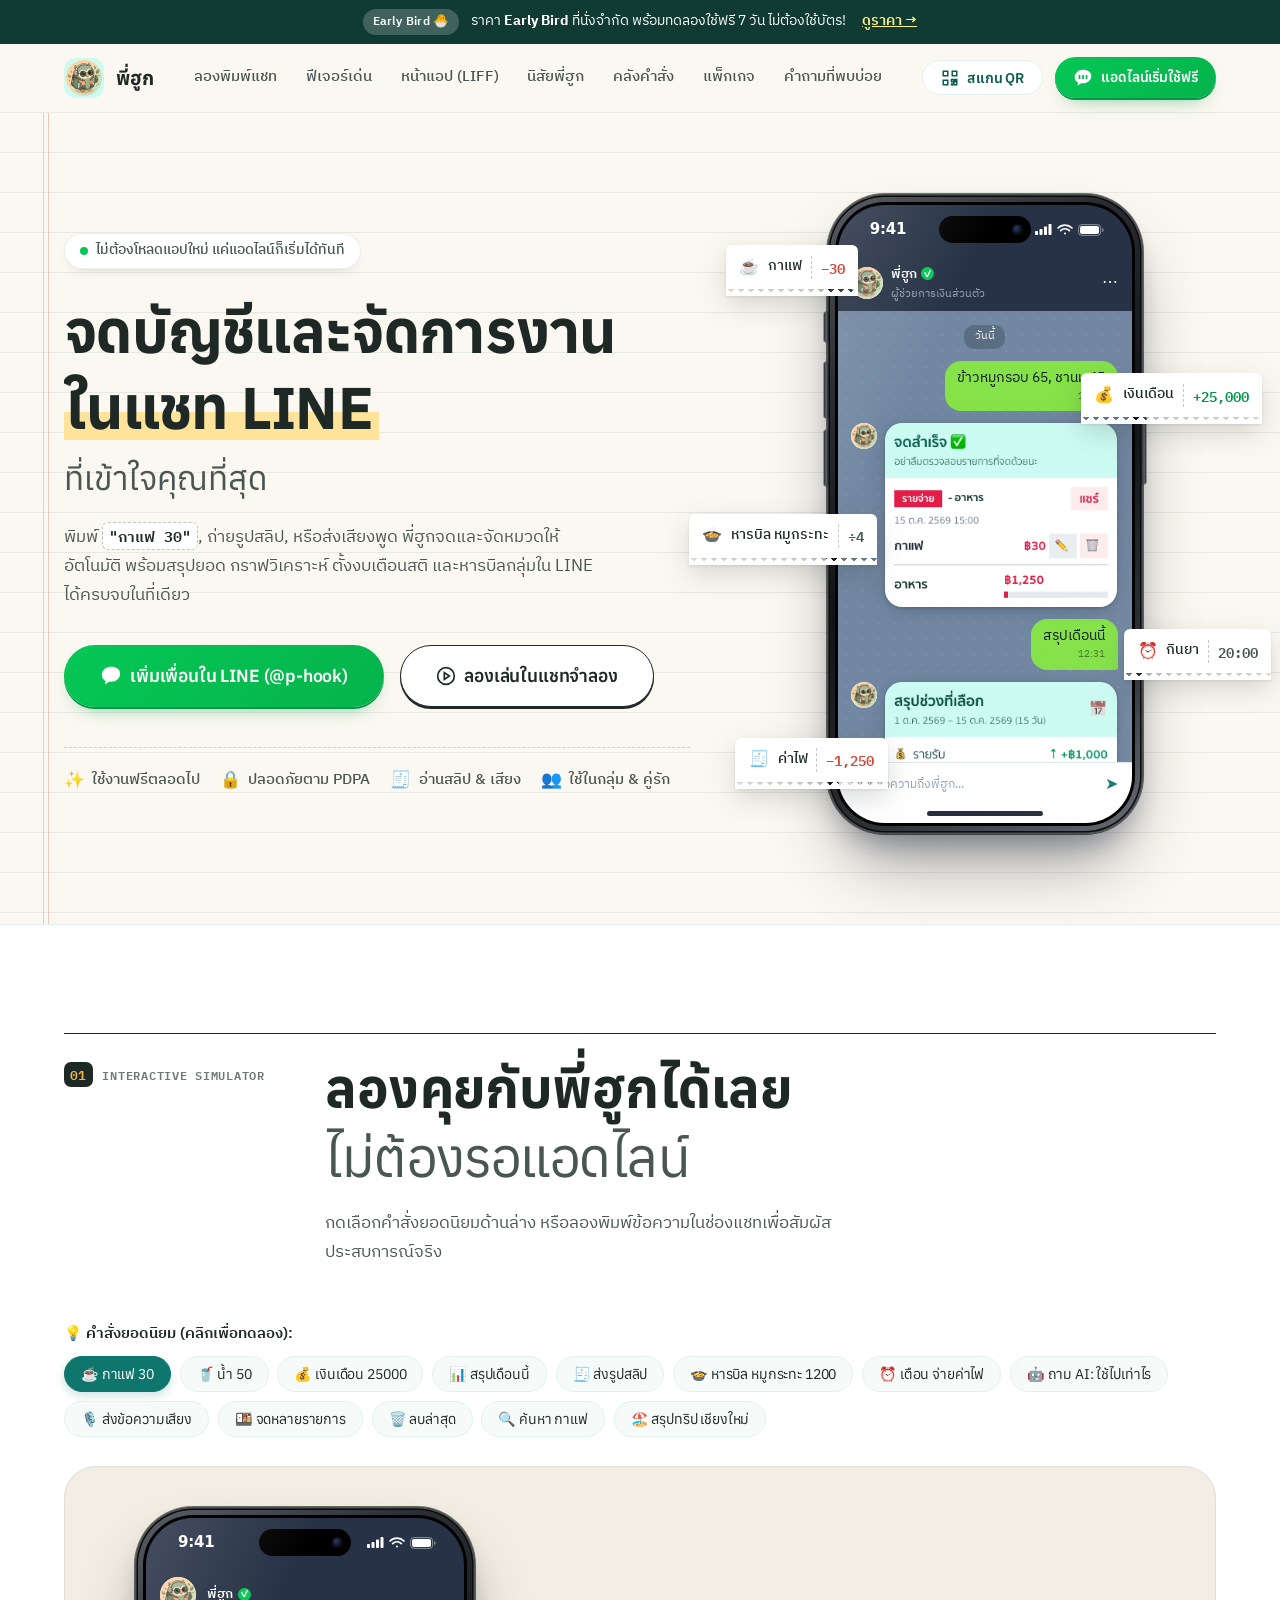
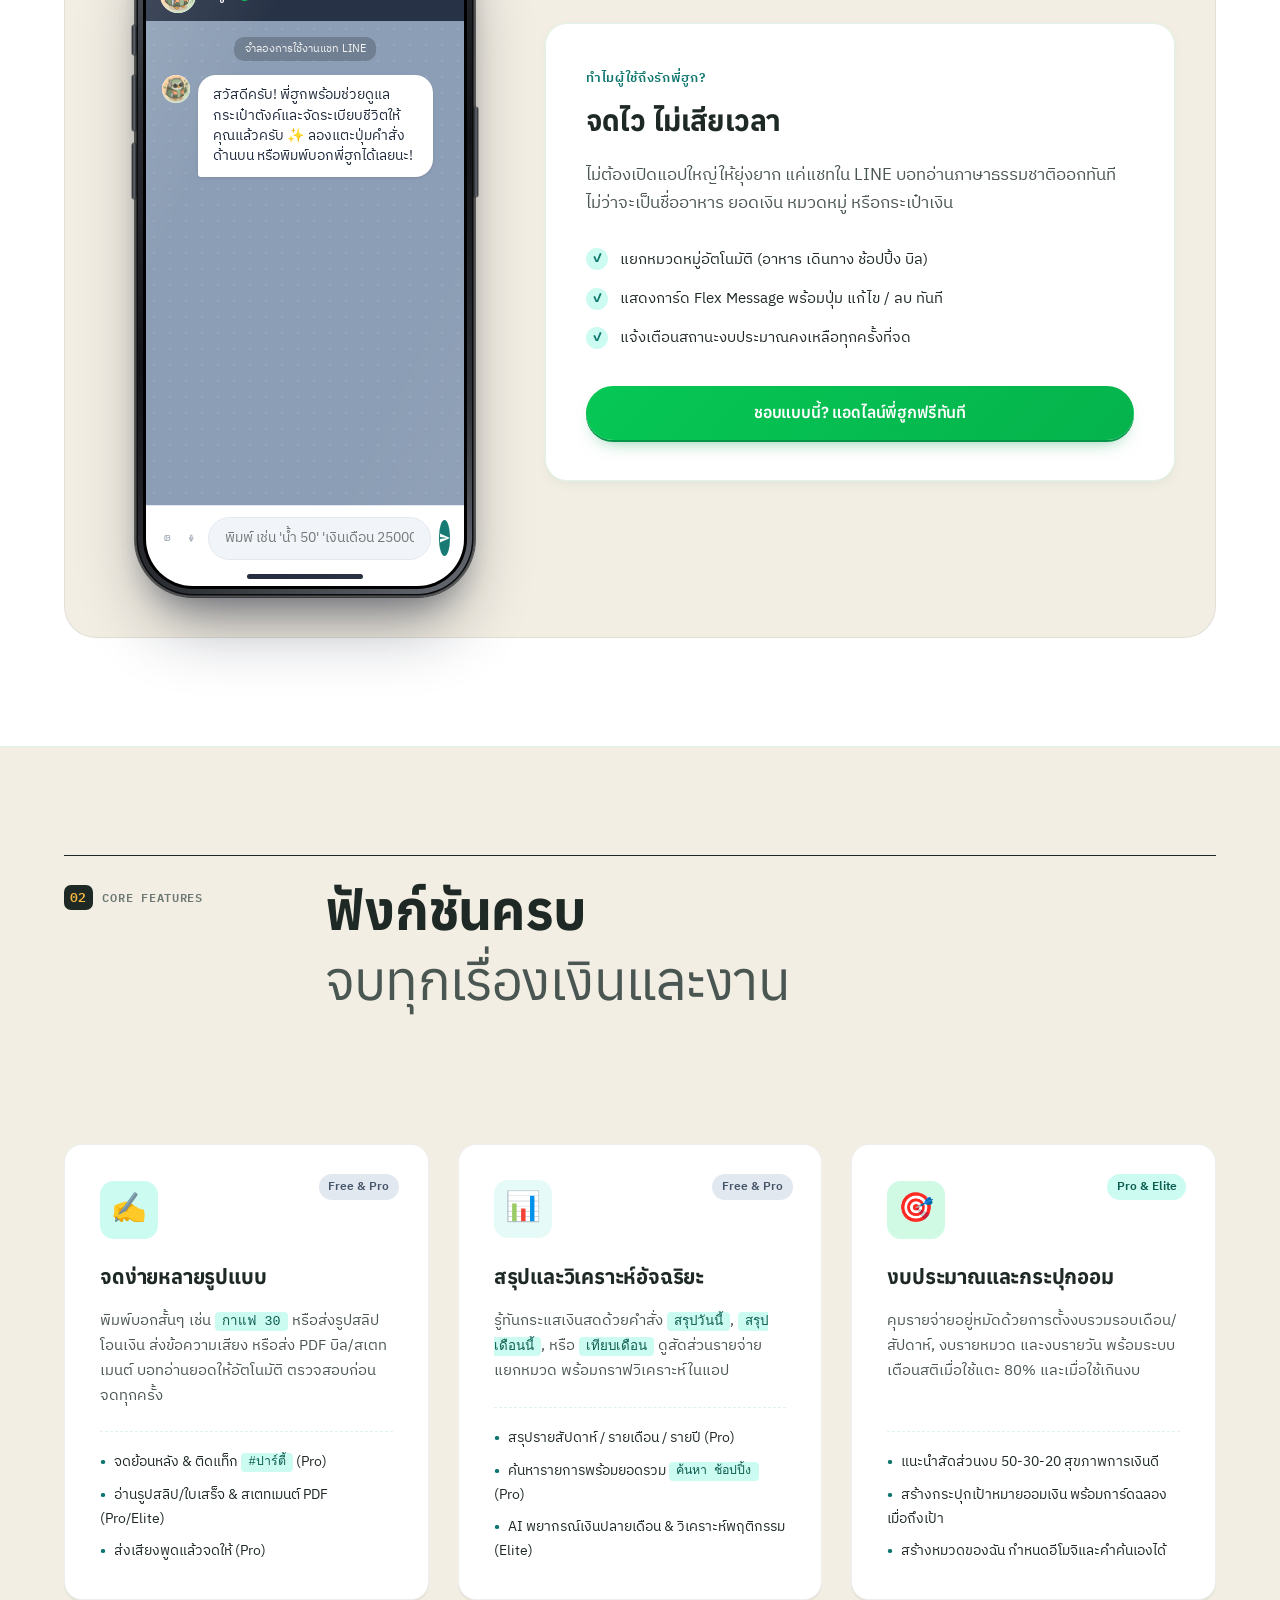
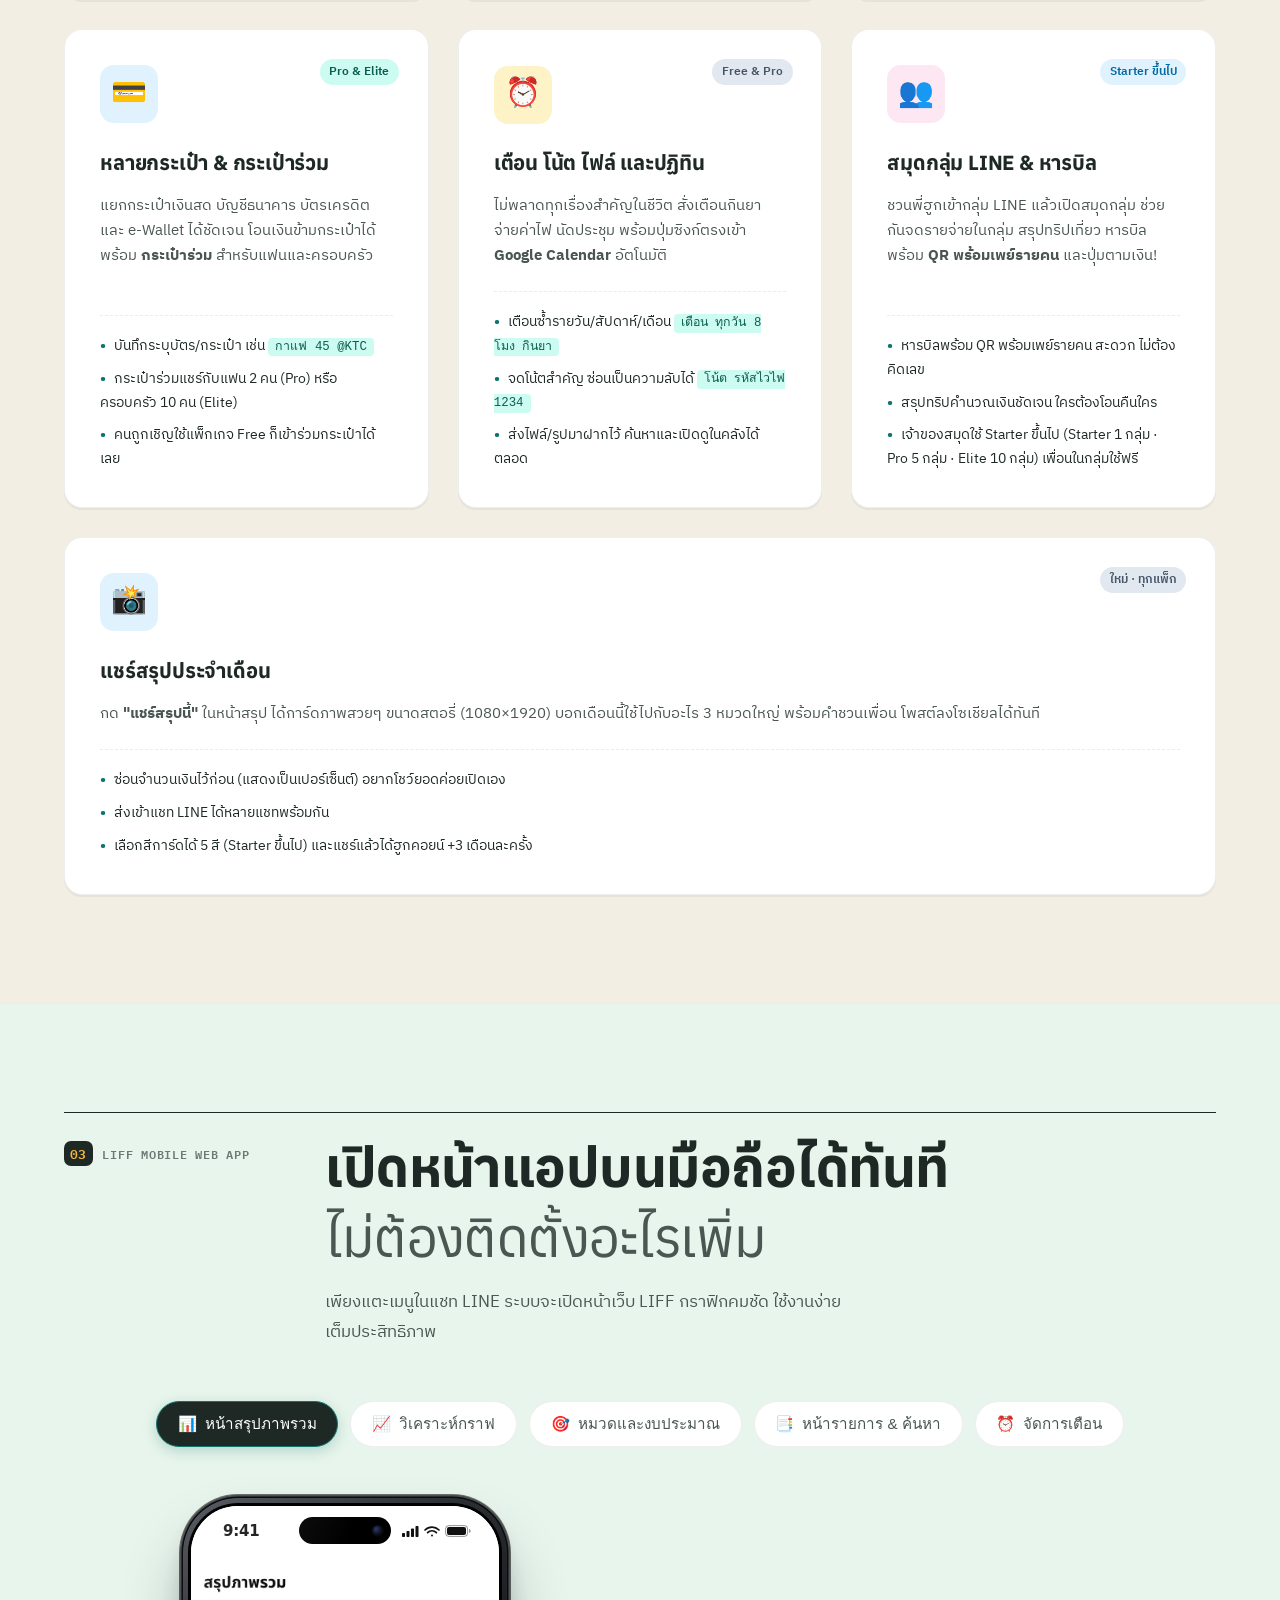
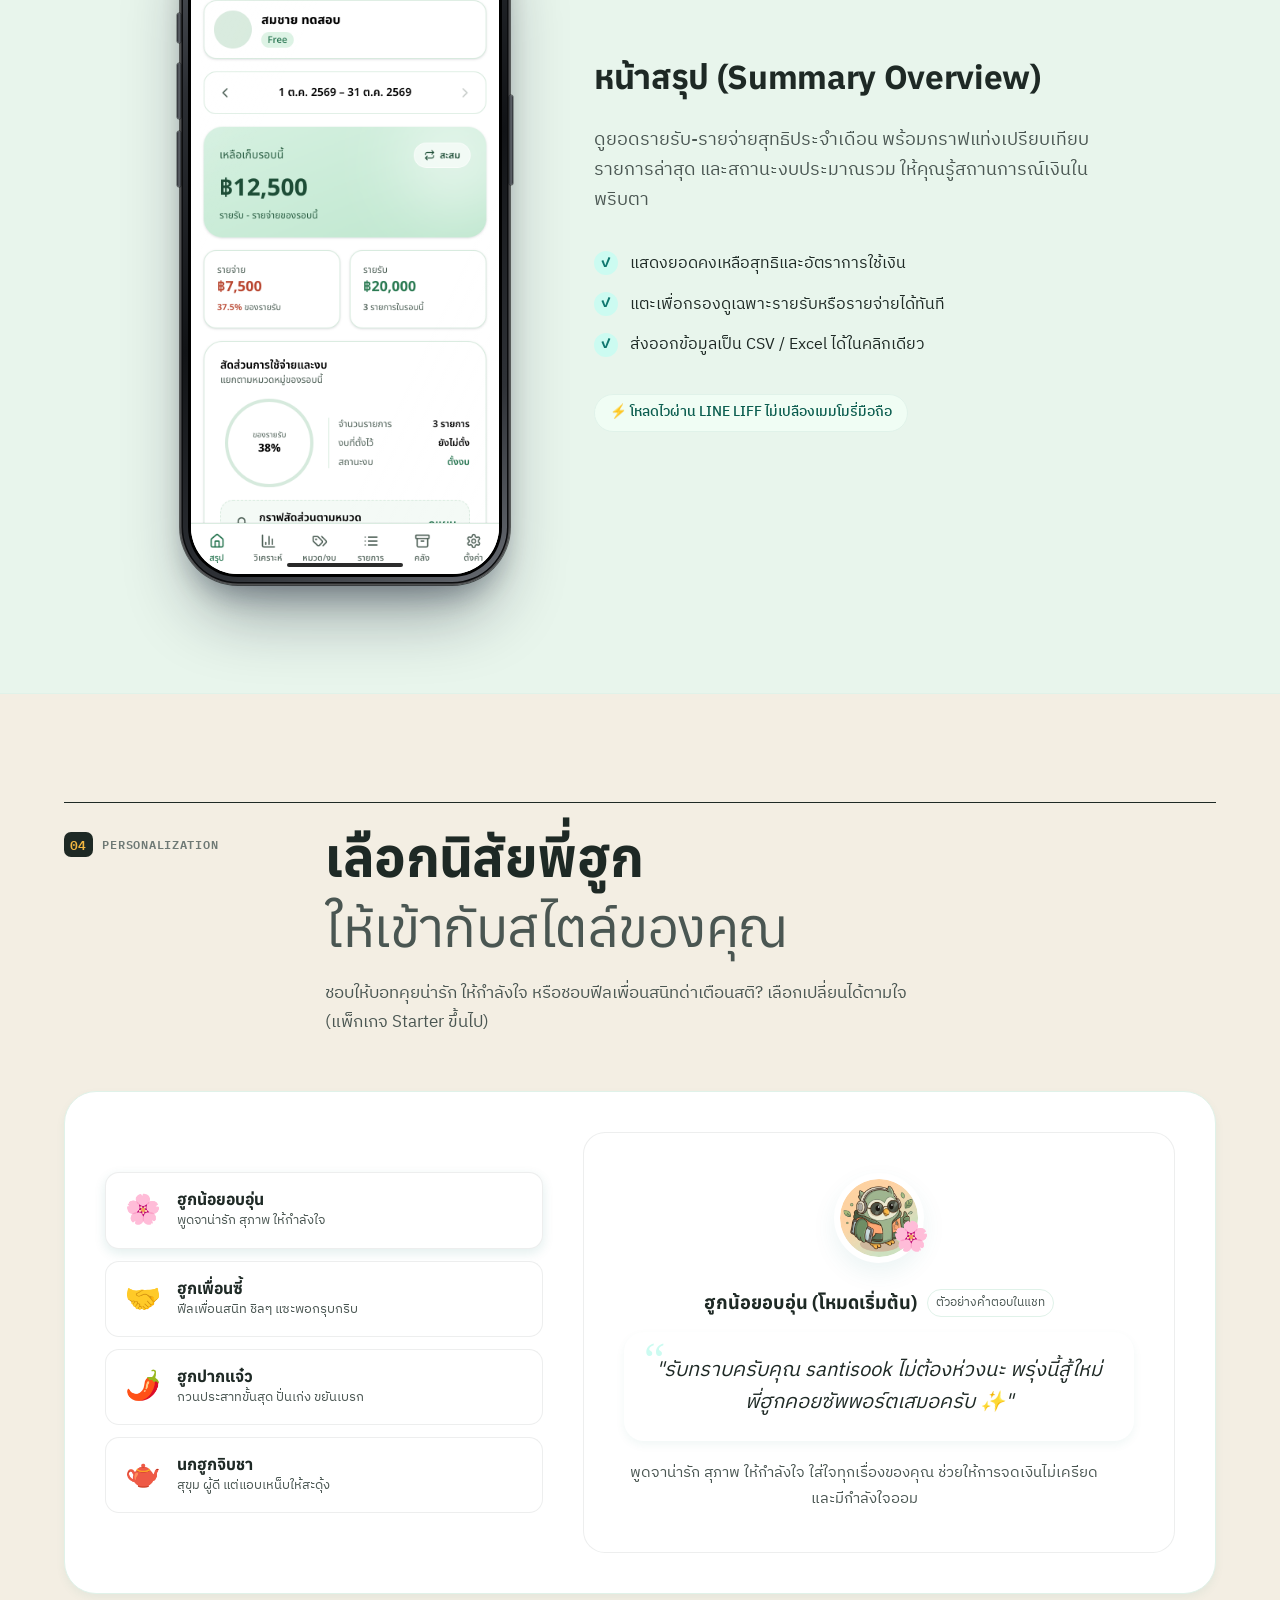
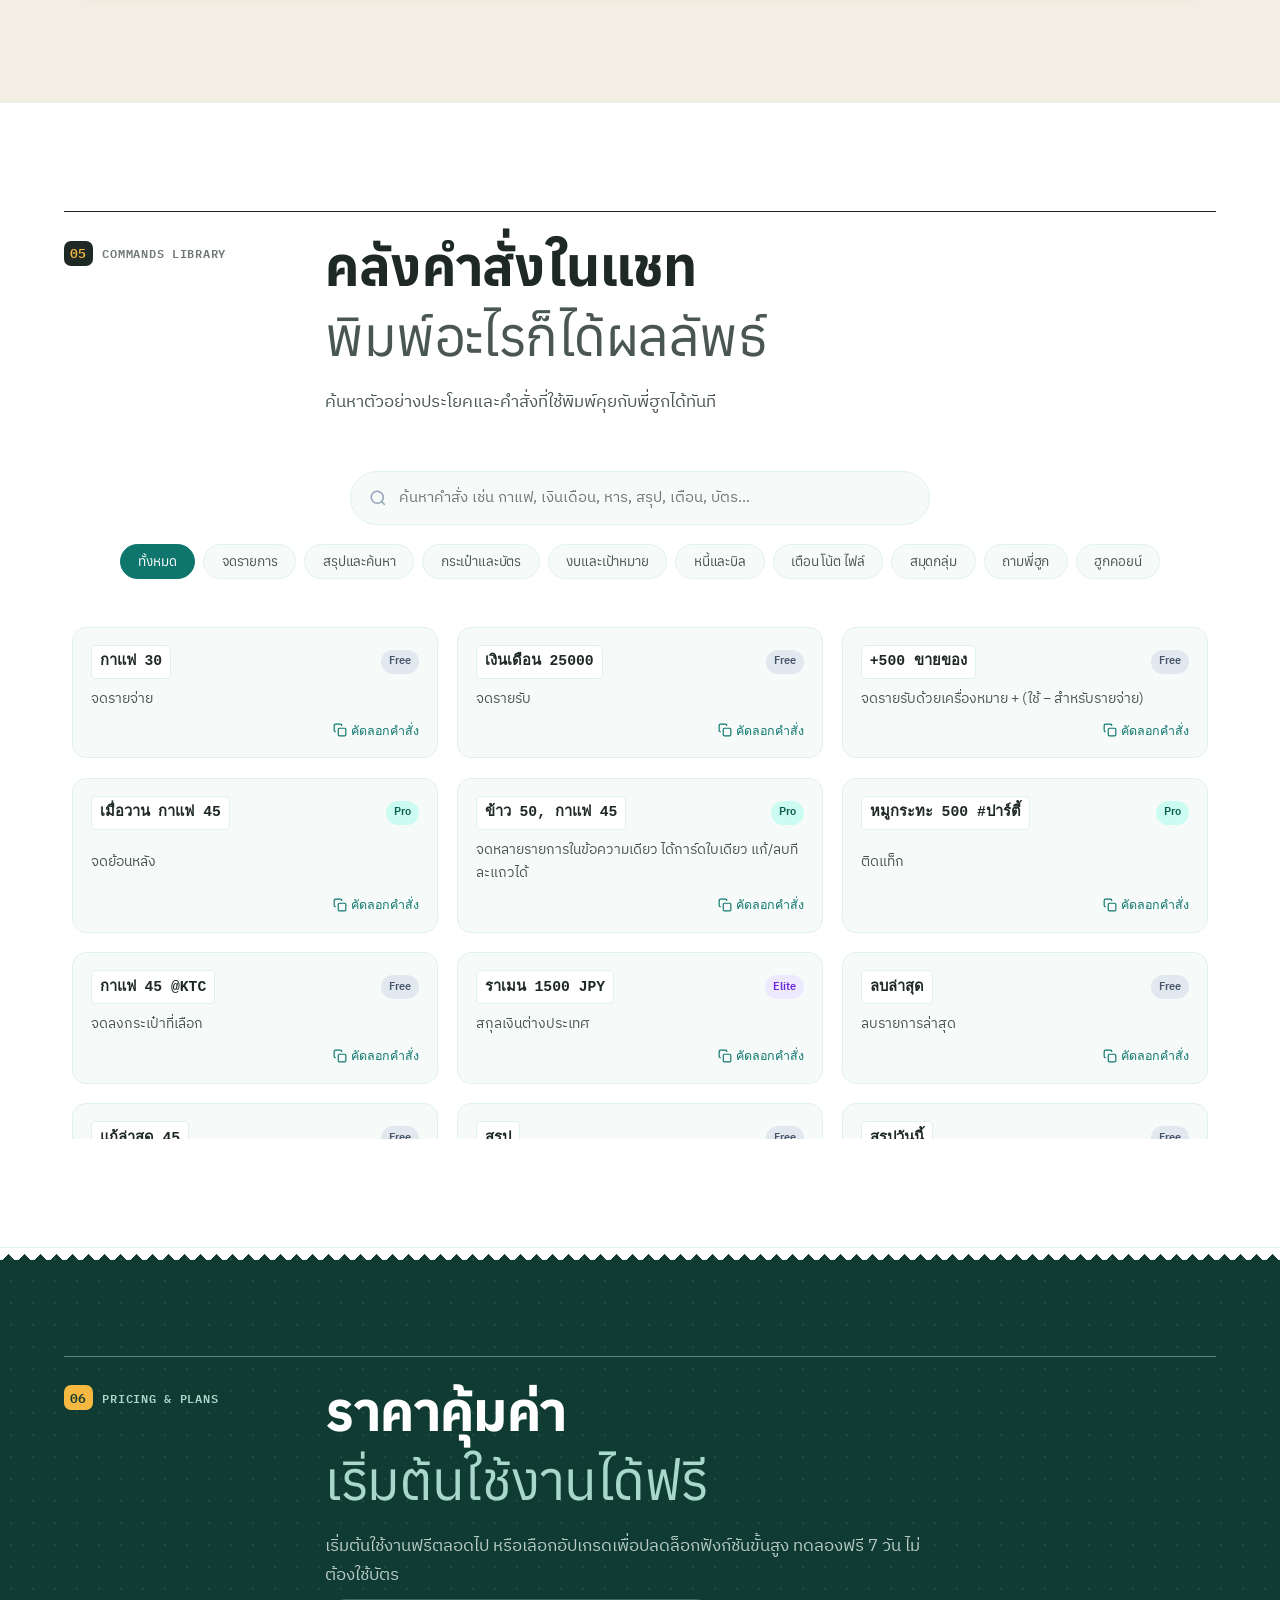
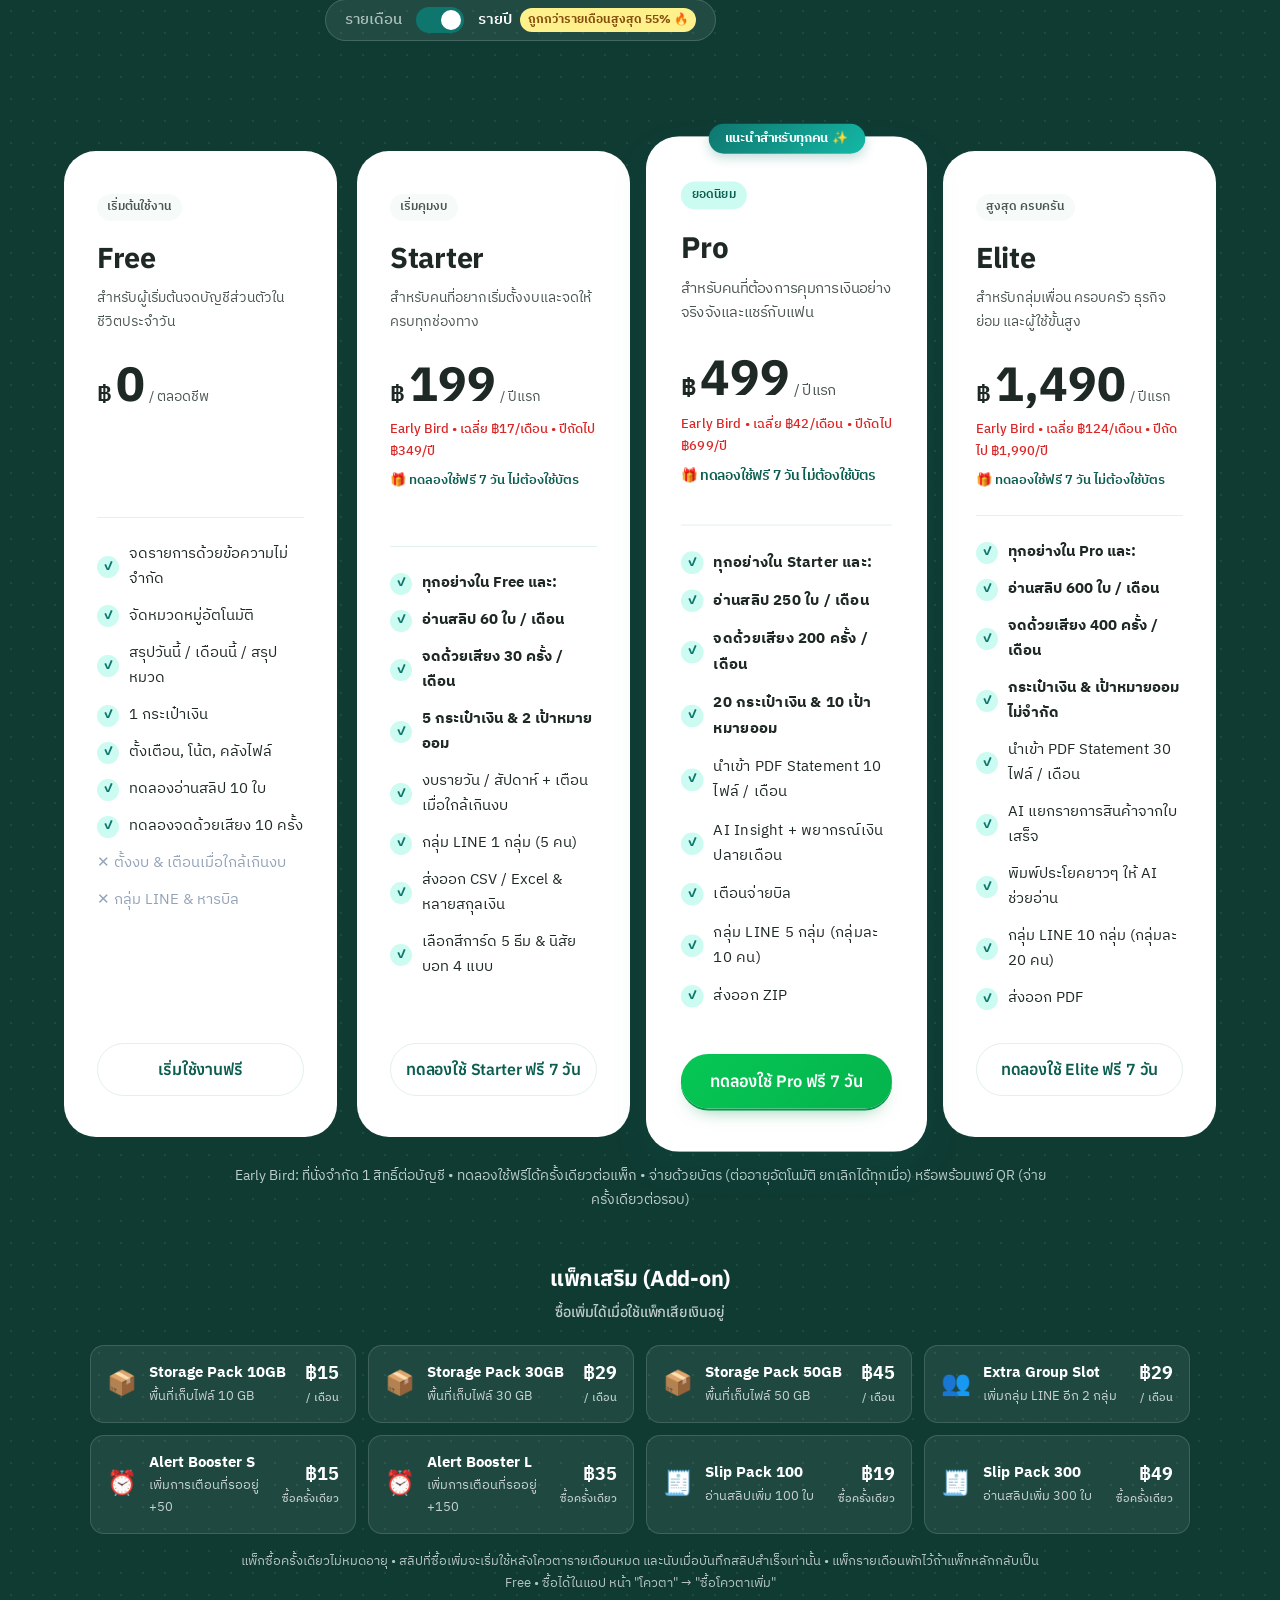
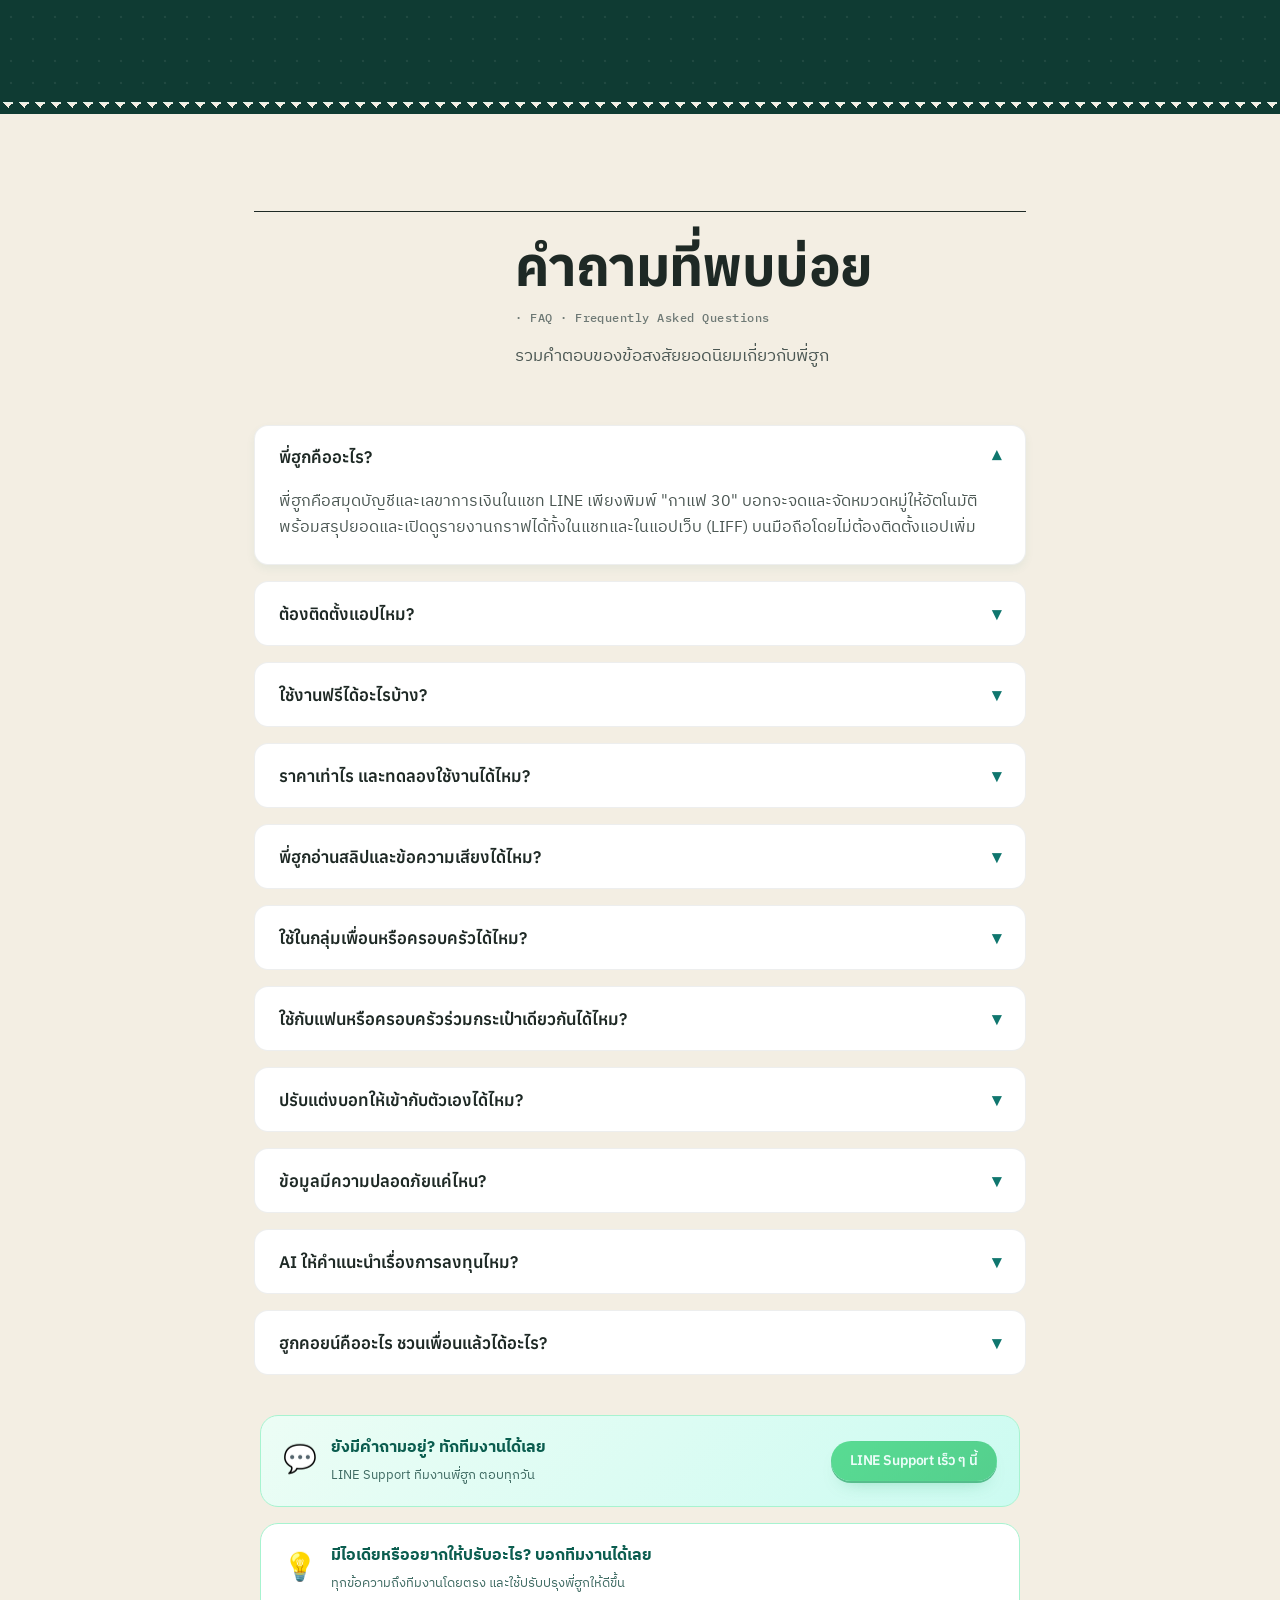
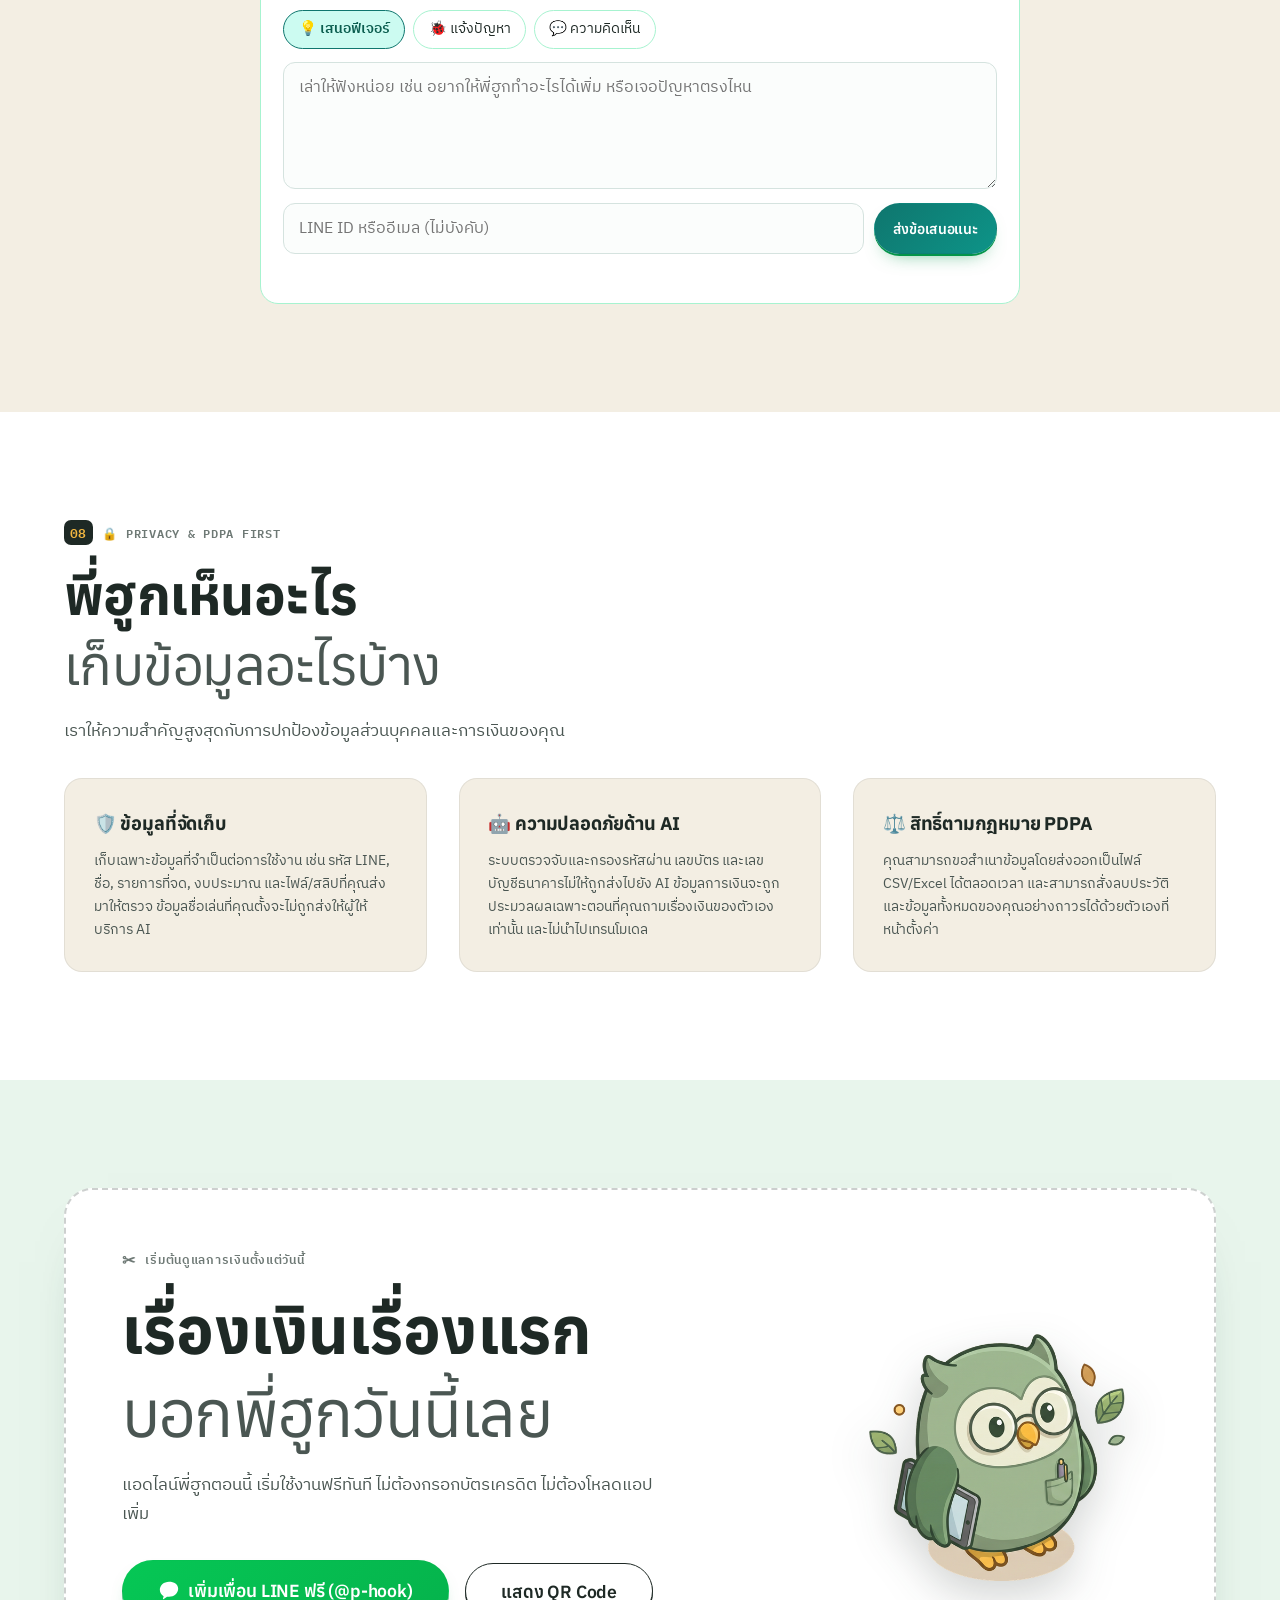
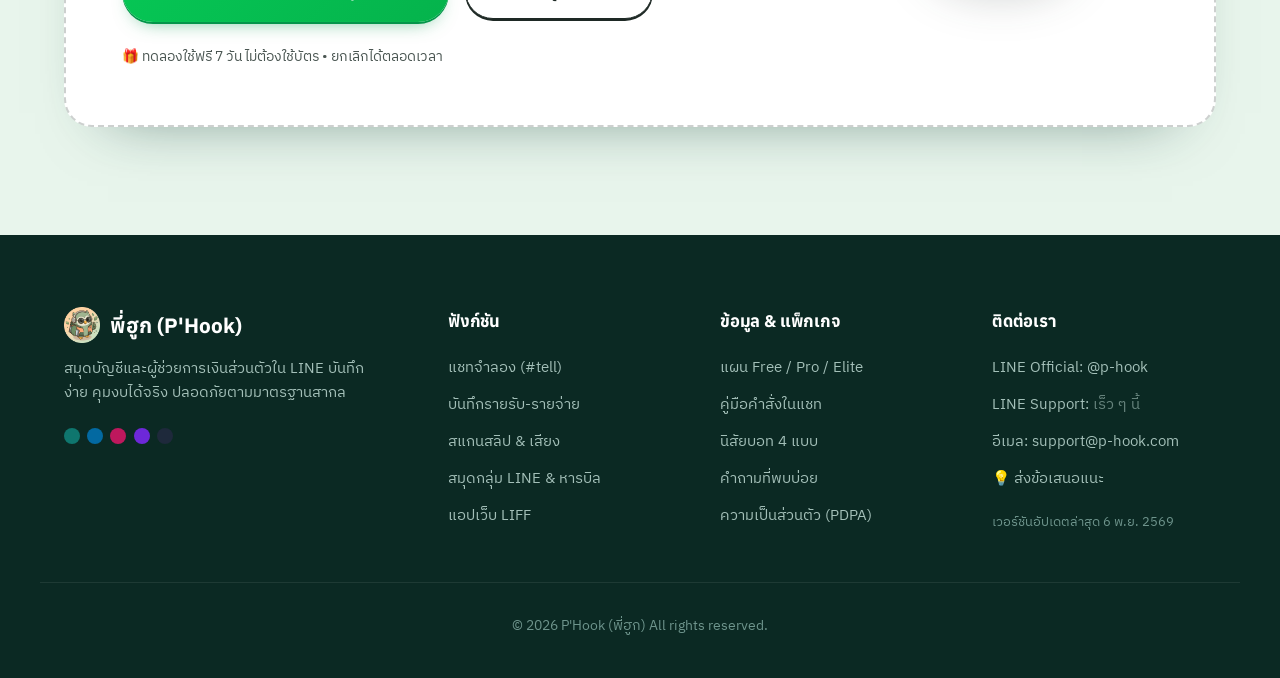
==== index.html @ 2782f8c7 "Group ledger from Starter up, per new pricing - Feature card, FAQ and group command tags say Starter" ====
<!DOCTYPE html>
<html lang="th">
<head>
  <meta charset="UTF-8">
  <meta name="viewport" content="width=device-width, initial-scale=1.0">
  <title>พี่ฮูก - ผู้ช่วยจดบัญชีและเลขาจัดการงาน ใน LINE</title>
  <meta name="description" content="พี่ฮูก LINE Bot สมุดบัญชีและผู้ช่วยการเงินส่วนตัวในแชท LINE พิมพ์ข้อความ ส่งสลิป หรือพูดบอก บอทจดและสรุปให้อัตโนมัติ ไม่ต้องโหลดแอปเพิ่ม">
  
  <!-- Favicon -->
  <link rel="icon" href="/favicon.ico?v=3" sizes="any">
  <link rel="icon" type="image/png" sizes="32x32" href="favicon-32.png?v=3">
  <link rel="shortcut icon" href="/favicon.ico?v=3">
  <link rel="apple-touch-icon" href="apple-touch-icon.png?v=3">
  
  <!-- Google Fonts: Kanit & Sarabun -->
  <link rel="preconnect" href="https://fonts.googleapis.com">
  <link rel="preconnect" href="https://fonts.gstatic.com" crossorigin>
  <link href="https://fonts.googleapis.com/css2?family=Anuphan:wght@400;500;600;700&family=IBM+Plex+Sans+Thai:wght@400;500;600;700&family=IBM+Plex+Sans:wght@400;500;600;700&family=IBM+Plex+Mono:wght@500;600&display=swap" rel="stylesheet">
  
  <link rel="stylesheet" href="styles.css?v=18">
  <link rel="stylesheet" href="theme-v2.css?v=6">
  <script>document.documentElement.classList.add('js-motion');</script>
</head>
<body>

  <!-- Top Announcement Bar -->
  <aside class="announcement-bar" aria-label="Announcement">
    <div class="container announcement-inner">
      <span class="badge-pill">Early Bird 🐣</span>
      <span>ราคา <strong>Early Bird</strong> ที่นั่งจำกัด พร้อมทดลองใช้ฟรี 7 วัน ไม่ต้องใช้บัตร!</span>
      <a href="#pricing" class="announcement-link">ดูราคา &rarr;</a>
    </div>
  </aside>

  <!-- Navigation Bar -->
  <header class="navbar" id="navbar">
    <div class="container nav-container">
      <a href="#hero" class="brand-logo" aria-label="กลับสู่หน้าแรก พี่ฮูก">
        <img src="brand/logo.png?v=2" alt="โลโก้พี่ฮูก P'Hook" class="brand-icon" width="40" height="40">
        <div class="brand-text">
          <span class="brand-name">พี่ฮูก</span>
          <span class="brand-sub">P'Hook LINE Bot</span>
        </div>
      </a>

      <nav class="nav-links" id="navLinks" aria-label="เมนูหลัก">
        <a href="#simulator" class="nav-item">ลองพิมพ์แชท</a>
        <a href="#features" class="nav-item">ฟีเจอร์เด่น</a>
        <a href="#webapp" class="nav-item">หน้าแอป (LIFF)</a>
        <a href="#personas" class="nav-item">นิสัยพี่ฮูก</a>
        <a href="#commands" class="nav-item">คลังคำสั่ง</a>
        <a href="#pricing" class="nav-item">แพ็กเกจ</a>
        <a href="#faq" class="nav-item">คำถามที่พบบ่อย</a>
      </nav>

      <div class="nav-actions">
        <button class="btn btn-outline btn-sm open-qr-btn" data-action="qr">
          <svg width="18" height="18" viewBox="0 0 24 24" fill="none" stroke="currentColor" stroke-width="2"><path d="M3 3h6v6H3zM15 3h6v6h-6zM3 15h6v6H3zM14 14h3v3h-3zM17 17h4v4h-4zM14 20h3v1h-3zM19 14h2v3h-2z"/></svg>
          สแกน QR
        </button>
        <a href="https://line.me/R/ti/p/@p-hook" target="_blank" rel="noopener noreferrer" class="btn btn-primary btn-sm btn-line">
          <svg width="20" height="20" viewBox="0 0 24 24" fill="currentColor"><path d="M12 2C6.48 2 2 5.92 2 10.75c0 2.92 1.63 5.53 4.16 7.08-.18.66-.66 2.4-0.76 2.78-.12.48.17.47.37.34.26-.17 2.87-1.92 4.04-2.73.7.1 1.43.16 2.19.16 5.52 0 10-3.92 10-8.75S17.52 2 12 2zm1.09 11.23h-2.18v-4.9h2.18v4.9zm4.27 0h-2.18v-4.9h2.18v4.9zm-8.54 0H6.64v-4.9h2.18v4.9z"/></svg>
          แอดไลน์เริ่มใช้ฟรี
        </a>
        <button class="mobile-toggle" id="mobileToggle" aria-label="เปิดเมนูมือถือ">
          <span></span><span></span><span></span>
        </button>
      </div>
    </div>
    <div class="read-progress" aria-hidden="true"><i id="readProgress"></i></div>
  </header>

  <main>
    <!-- Hero Section -->
    <section class="hero-section" id="hero">
      <div class="container hero-grid">
        <div class="hero-content">
          <div class="hero-badge">
            <span class="pulse-dot"></span>
            <span>ไม่ต้องโหลดแอปใหม่ แค่แอดไลน์ก็เริ่มได้ทันที</span>
          </div>
          
          <h1 class="hero-title">
            <span class="h-line">จดบัญชีและจัดการงาน</span>
            <span class="h-line"><mark class="hl">ในแชท LINE</mark></span>
            <span class="h-line h-thin">ที่เข้าใจคุณที่สุด</span>
          </h1>
          
          <p class="hero-desc">
            พิมพ์ <em>"กาแฟ 30"</em>, ถ่ายรูปสลิป, หรือส่งเสียงพูด พี่ฮูกจดและจัดหมวดให้อัตโนมัติ 
            พร้อมสรุปยอด กราฟวิเคราะห์ ตั้งงบเตือนสติ และหารบิลกลุ่มใน LINE ได้ครบจบในที่เดียว
          </p>

          <div class="hero-cta-group">
            <a href="https://line.me/R/ti/p/@p-hook" target="_blank" rel="noopener noreferrer" class="btn btn-primary btn-lg btn-line shadow-hover">
              <svg width="22" height="22" viewBox="0 0 24 24" fill="currentColor"><path d="M12 2C6.48 2 2 5.92 2 10.75c0 2.92 1.63 5.53 4.16 7.08-.18.66-.66 2.4-0.76 2.78-.12.48.17.47.37.34.26-.17 2.87-1.92 4.04-2.73.7.1 1.43.16 2.19.16 5.52 0 10-3.92 10-8.75S17.52 2 12 2z"/></svg>
              เพิ่มเพื่อนใน LINE (@p-hook)
            </a>
            <a href="#simulator" class="btn btn-secondary btn-lg shadow-hover">
              <svg width="20" height="20" viewBox="0 0 24 24" fill="none" stroke="currentColor" stroke-width="2"><circle cx="12" cy="12" r="10"/><polygon points="10 8 16 12 10 16 10 8"/></svg>
              ลองเล่นในแชทจำลอง
            </a>
          </div>

          <div class="hero-trust">
            <div class="trust-item">
              <span class="trust-icon">✨</span>
              <span>ใช้งานฟรีตลอดไป</span>
            </div>
            <div class="trust-item">
              <span class="trust-icon">🔒</span>
              <span>ปลอดภัยตาม PDPA</span>
            </div>
            <div class="trust-item">
              <span class="trust-icon">🧾</span>
              <span>อ่านสลิป & เสียง</span>
            </div>
            <div class="trust-item">
              <span class="trust-icon">👥</span>
              <span>ใช้ในกลุ่ม & คู่รัก</span>
            </div>
          </div>
        </div>

        <!-- Hero Interactive Preview Graphic -->
        <div class="hero-visual">
          <div class="iphone hero-phone"><i class="hw hw-action"></i><i class="hw hw-up"></i><i class="hw hw-down"></i><i class="hw hw-power"></i><div class="iphone-screen"><div class="statusbar sb-dark"><span class="sb-time">9:41</span><span class="sb-island"><i class="sb-cam"></i></span><span class="sb-icons"><svg width="17" height="11" viewBox="0 0 17 11" fill="currentColor"><rect x="0" y="7" width="3" height="4" rx=".8"/><rect x="4.5" y="5" width="3" height="6" rx=".8"/><rect x="9" y="2.5" width="3" height="8.5" rx=".8"/><rect x="13.5" y="0" width="3" height="11" rx=".8"/></svg><svg width="16" height="11" viewBox="0 0 16 11" fill="none" stroke="currentColor" stroke-width="1.7" stroke-linecap="round"><path d="M1 4a10 10 0 0 1 14 0"/><path d="M3.6 6.6a6.2 6.2 0 0 1 8.8 0"/><circle cx="8" cy="9.4" r="1" fill="currentColor" stroke="none"/></svg><svg width="26" height="12" viewBox="0 0 26 12" fill="none"><rect x=".6" y=".6" width="22" height="10.8" rx="3.2" stroke="currentColor" opacity=".45"/><rect x="2" y="2" width="19" height="8" rx="2" fill="currentColor"/><path d="M24.2 4v4c.8-.3 1.4-1.1 1.4-2s-.6-1.7-1.4-2z" fill="currentColor" opacity=".5"/></svg></span></div>
            <div class="phone-header">
              <div class="line-chat-info">
                <img src="brand/logo.png?v=2" alt="พี่ฮูก" class="chat-avatar">
                <div>
                  <div class="chat-name">พี่ฮูก <span class="verified-badge">✓</span></div>
                  <div class="chat-status">ผู้ช่วยการเงินส่วนตัว</div>
                </div>
              </div>
              <div class="chat-menu-icons">⋯</div>
            </div>
            
            <div class="phone-body hero-chat-flow">
              <div class="chat-date-pill">วันนี้</div>
              
              <!-- Message 1 -->
              <div class="chat-bubble user-bubble animate-pop" style="animation-delay: 0.2s">
                ข้าวหมูกรอบ 65, ชานม 45
                <span class="msg-time">12:30</span>
              </div>

              <!-- Message 2 -->
              <div class="bot-msg-group animate-pop" style="animation-delay: 0.6s">
                <img src="brand/logo.png?v=2" alt="พี่ฮูก" class="bot-avatar-sm">
                <div class="bot-card-preview">
                  <img src="cards-clean/confirm-message-2.png" alt="จดรายการสำเร็จ" class="card-img-fit">
                </div>
              </div>

              <!-- Message 3 -->
              <div class="chat-bubble user-bubble animate-pop" style="animation-delay: 1.0s">
                สรุปเดือนนี้
                <span class="msg-time">12:31</span>
              </div>

              <!-- Message 4 -->
              <div class="bot-msg-group animate-pop" style="animation-delay: 1.4s">
                <img src="brand/logo.png?v=2" alt="พี่ฮูก" class="bot-avatar-sm">
                <div class="bot-card-preview">
                  <img src="cards-clean/summary-card-1.png" alt="การ์ดสรุปยอด" class="card-img-fit">
                </div>
              </div>
            </div>

            <div class="phone-footer-mock">
              <span class="mock-input">พิมพ์ข้อความถึงพี่ฮูก...</span>
              <span class="mock-send">➤</span>
            </div>
            <div class="home-bar"><i></i></div>
          </div></div>
          
          <div class="slip" style="--depth:14;top:8%;left:-6%"><span class="slip-ic">☕</span><span class="slip-name">กาแฟ</span><span class="slip-amt out">−30</span></div>
          <div class="slip" style="--depth:-10;top:28%;right:-10%"><span class="slip-ic">💰</span><span class="slip-name">เงินเดือน</span><span class="slip-amt in">+25,000</span></div>
          <div class="slip" style="--depth:8;top:50%;left:-14%"><span class="slip-ic">🍲</span><span class="slip-name">หารบิล หมูกระทะ</span><span class="slip-amt">÷4</span></div>
          <div class="slip" style="--depth:-16;top:68%;right:-12%"><span class="slip-ic">⏰</span><span class="slip-name">กินยา</span><span class="slip-amt">20:00</span></div>
          <div class="slip" style="--depth:11;top:85%;left:-4%"><span class="slip-ic">🧾</span><span class="slip-name">ค่าไฟ</span><span class="slip-amt out">−1,250</span></div>
        </div>
      </div>
    </section>

    <!-- SECTION: Interactive "#tell" LINE Chat Simulator -->
    <section class="simulator-section sheet sheet--white" id="simulator">
      <div class="container">
        <div class="section-header text-center">
          <span class="section-tag"><b class="tag-num">01</b>Interactive Simulator</span>
          <h2 class="section-title">ลองคุยกับพี่ฮูกได้เลย<br><span class="h-soft">ไม่ต้องรอแอดไลน์</span></h2>
          <p class="section-subtitle">
            กดเลือกคำสั่งยอดนิยมด้านล่าง หรือลองพิมพ์ข้อความในช่องแชทเพื่อสัมผัสประสบการณ์จริง
          </p>
        </div>

        <div class="simulator-wrapper">
          <!-- Command Prompt Chips -->
          <div class="sim-presets">
            <div class="presets-label">💡 คำสั่งยอดนิยม (คลิกเพื่อทดลอง):</div>
            <div class="preset-chips" id="presetChips">
              <button class="chip active" data-cmd="กาแฟ 30">☕ กาแฟ 30</button>
              <button class="chip" data-cmd="น้ำ 50">🥤 น้ำ 50</button>
              <button class="chip" data-cmd="เงินเดือน 25000">💰 เงินเดือน 25000</button>
              <button class="chip" data-cmd="สรุปเดือนนี้">📊 สรุปเดือนนี้</button>
              <button class="chip" data-cmd="ส่งรูปสลิป">🧾 ส่งรูปสลิป</button>
              <button class="chip" data-cmd="หารบิล หมูกระทะ 1200">🍲 หารบิล หมูกระทะ 1200</button>
              <button class="chip" data-cmd="เตือน พรุ่งนี้ 9 โมง จ่ายค่าไฟ">⏰ เตือน จ่ายค่าไฟ</button>
              <button class="chip" data-cmd="ฮูก เดือนนี้ใช้ไปเท่าไร">🤖 ถาม AI: ใช้ไปเท่าไร</button>
              <button class="chip" data-cmd="ส่งข้อความเสียง">🎙️ ส่งข้อความเสียง</button>
              <button class="chip" data-cmd="ข้าว 50, กาแฟ 45">🍱 จดหลายรายการ</button>
              <button class="chip" data-cmd="ลบล่าสุด">🗑️ ลบล่าสุด</button>
              <button class="chip" data-cmd="ค้นหา กาแฟ">🔍 ค้นหา กาแฟ</button>
              <button class="chip" data-cmd="สรุปทริป">🏖️ สรุปทริป เชียงใหม่</button>
            </div>
          </div>

          <!-- Simulator Device Container -->
          <div class="sim-device-container">
            <div class="sim-phone iphone"><i class="hw hw-action"></i><i class="hw hw-up"></i><i class="hw hw-down"></i><i class="hw hw-power"></i><div class="iphone-screen"><div class="statusbar sb-dark"><span class="sb-time">9:41</span><span class="sb-island"><i class="sb-cam"></i></span><span class="sb-icons"><svg width="17" height="11" viewBox="0 0 17 11" fill="currentColor"><rect x="0" y="7" width="3" height="4" rx=".8"/><rect x="4.5" y="5" width="3" height="6" rx=".8"/><rect x="9" y="2.5" width="3" height="8.5" rx=".8"/><rect x="13.5" y="0" width="3" height="11" rx=".8"/></svg><svg width="16" height="11" viewBox="0 0 16 11" fill="none" stroke="currentColor" stroke-width="1.7" stroke-linecap="round"><path d="M1 4a10 10 0 0 1 14 0"/><path d="M3.6 6.6a6.2 6.2 0 0 1 8.8 0"/><circle cx="8" cy="9.4" r="1" fill="currentColor" stroke="none"/></svg><svg width="26" height="12" viewBox="0 0 26 12" fill="none"><rect x=".6" y=".6" width="22" height="10.8" rx="3.2" stroke="currentColor" opacity=".45"/><rect x="2" y="2" width="19" height="8" rx="2" fill="currentColor"/><path d="M24.2 4v4c.8-.3 1.4-1.1 1.4-2s-.6-1.7-1.4-2z" fill="currentColor" opacity=".5"/></svg></span></div>
              <div class="sim-phone-header">
                <div class="sim-header-left">
                  <img src="brand/logo.png?v=2" alt="พี่ฮูก" class="sim-avatar">
                  <div>
                    <div class="sim-bot-title">พี่ฮูก <span class="verified-badge">✓</span></div>
                    <div class="sim-bot-subtitle">บอทการเงินส่วนตัว • ออนไลน์</div>
                  </div>
                </div>
              </div>

              <!-- Chat Message Scroll Area -->
              <div class="sim-chat-area" id="simChatArea">
                <div class="chat-date-pill">จำลองการใช้งานแชท LINE</div>
                
                <!-- Bot Welcome Bubble -->
                <div class="sim-msg-row bot-row">
                  <img src="brand/logo.png?v=2" class="sim-bot-icon" alt="พี่ฮูก">
                  <div class="sim-bot-content">
                    <div class="sim-bubble bot-bubble">
                      สวัสดีครับ! พี่ฮูกพร้อมช่วยดูแลกระเป๋าตังค์และจัดระเบียบชีวิตให้คุณแล้วครับ ✨ 
                      ลองแตะปุ่มคำสั่งด้านบน หรือพิมพ์บอกพี่ฮูกได้เลยนะ!
                    </div>
                  </div>
                </div>
              </div>

              <!-- Simulator Input Bar -->
              <form class="sim-input-bar" id="simForm">
                <button type="button" class="sim-btn-icon" id="simSlipBtn" title="จำลองส่งสลิป">
                  <svg width="20" height="20" viewBox="0 0 24 24" fill="none" stroke="currentColor" stroke-width="2"><rect x="3" y="3" width="18" height="18" rx="2"/><circle cx="8.5" cy="8.5" r="1.5"/><polyline points="21 15 16 10 5 21"/></svg>
                </button>
                <button type="button" class="sim-btn-icon" id="simMicBtn" title="จำลองส่งเสียง">
                  <svg width="20" height="20" viewBox="0 0 24 24" fill="none" stroke="currentColor" stroke-width="2"><path d="M12 1a3 3 0 0 0-3 3v8a3 3 0 0 0 6 0V4a3 3 0 0 0-3-3z"/><path d="M19 10v2a7 7 0 0 1-14 0v-2"/><line x1="12" y1="19" x2="12" y2="23"/><line x1="8" y1="23" x2="16" y2="23"/></svg>
                </button>
                <input type="text" id="simInput" class="sim-text-input" placeholder="พิมพ์ข้อความ เช่น 'กาแฟ 30' หรือ 'เตือน 9 โมง'..." autocomplete="off">
                <button type="submit" class="sim-send-btn" id="simSendBtn" aria-label="ส่งข้อความ">
                  <svg width="18" height="18" viewBox="0 0 24 24" fill="currentColor"><path d="M2.01 21L23 12 2.01 3 2 10l15 2-15 2z"/></svg>
                </button>
              </form>
              <div class="home-bar"><i></i></div>
            </div></div>

            <!-- Simulator Explanatory Card -->
            <div class="sim-info-box">
              <div class="sim-info-header">
                <span class="info-badge">ทำไมผู้ใช้ถึงรักพี่ฮูก?</span>
                <h3 id="simInfoTitle">จดไว ไม่เสียเวลา</h3>
              </div>
              <p id="simInfoDesc" class="sim-info-text">
                ไม่ต้องเปิดแอปใหญ่ให้ยุ่งยาก แค่แชทใน LINE บอทอ่านภาษาธรรมชาติออกทันที ไม่ว่าจะเป็นชื่ออาหาร ยอดเงิน หมวดหมู่ หรือกระเป๋าเงิน
              </p>
              <div class="sim-info-features" id="simInfoHighlights">
                <div class="highlight-item">
                  <span class="check-icon">✓</span>
                  <span>แยกหมวดหมู่อัตโนมัติ (อาหาร เดินทาง ช้อปปิ้ง บิล)</span>
                </div>
                <div class="highlight-item">
                  <span class="check-icon">✓</span>
                  <span>แสดงการ์ด Flex Message พร้อมปุ่ม แก้ไข / ลบ ทันที</span>
                </div>
                <div class="highlight-item">
                  <span class="check-icon">✓</span>
                  <span>แจ้งเตือนสถานะงบประมาณคงเหลือทุกครั้งที่จด</span>
                </div>
              </div>
              
              <div class="sim-info-action">
                <a href="https://line.me/R/ti/p/@p-hook" target="_blank" rel="noopener noreferrer" class="btn btn-primary btn-block btn-line">
                  ชอบแบบนี้? แอดไลน์พี่ฮูกฟรีทันที
                </a>
              </div>
            </div>
          </div>
        </div>
      </div>
    </section>

    <!-- SECTION: 6 Core Pillars (from features.md) -->
    <section class="features-section sheet sheet--cream" id="features">
      <div class="container">
        <div class="section-header text-center">
          <span class="section-tag"><b class="tag-num">02</b>Core Features</span>
          <h2 class="section-title">ฟังก์ชันครบ<br><span class="h-soft">จบทุกเรื่องเงินและงาน</span></h2>
          <p class="section-subtitle">
            ออกแบบมาเพื่อแก้ปัญหาการลืมจดเงิน การคุมงบไม่อยู่ และความวุ่นวายเวลาหารบิลกับเพื่อน
          </p>
        </div>

        <div class="features-grid">
          <!-- Feature 1 -->
          <div class="feature-card">
            <div class="feature-icon-wrapper bg-mint-soft">
              <span>✍️</span>
            </div>
            <div class="feature-badge plan-free">Free & Pro</div>
            <h3 class="feature-title">จดง่ายหลายรูปแบบ</h3>
            <p class="feature-text">
              พิมพ์บอกสั้นๆ เช่น <code>กาแฟ 30</code> หรือส่งรูปสลิปโอนเงิน ส่งข้อความเสียง หรือส่ง PDF บิล/สเตทเมนต์ บอทอ่านยอดให้อัตโนมัติ ตรวจสอบก่อนจดทุกครั้ง
            </p>
            <ul class="feature-list">
              <li>จดย้อนหลัง & ติดแท็ก <code>#ปาร์ตี้</code> (Pro)</li>
              <li>อ่านรูปสลิป/ใบเสร็จ & สเตทเมนต์ PDF (Pro/Elite)</li>
              <li>ส่งเสียงพูดแล้วจดให้ (Pro)</li>
            </ul>
          </div>

          <!-- Feature 2 -->
          <div class="feature-card">
            <div class="feature-icon-wrapper bg-teal-soft">
              <span>📊</span>
            </div>
            <div class="feature-badge plan-free">Free & Pro</div>
            <h3 class="feature-title">สรุปและวิเคราะห์อัจฉริยะ</h3>
            <p class="feature-text">
              รู้ทันกระแสเงินสดด้วยคำสั่ง <code>สรุปวันนี้</code>, <code>สรุปเดือนนี้</code>, หรือ <code>เทียบเดือน</code> ดูสัดส่วนรายจ่ายแยกหมวด พร้อมกราฟวิเคราะห์ในแอป
            </p>
            <ul class="feature-list">
              <li>สรุปรายสัปดาห์ / รายเดือน / รายปี (Pro)</li>
              <li>ค้นหารายการพร้อมยอดรวม <code>ค้นหา ช้อปปิ้ง</code> (Pro)</li>
              <li>AI พยากรณ์เงินปลายเดือน & วิเคราะห์พฤติกรรม (Elite)</li>
            </ul>
          </div>

          <!-- Feature 3 -->
          <div class="feature-card">
            <div class="feature-icon-wrapper bg-emerald-soft">
              <span>🎯</span>
            </div>
            <div class="feature-badge plan-pro">Pro & Elite</div>
            <h3 class="feature-title">งบประมาณและกระปุกออม</h3>
            <p class="feature-text">
              คุมรายจ่ายอยู่หมัดด้วยการตั้งงบรวมรอบเดือน/สัปดาห์, งบรายหมวด และงบรายวัน พร้อมระบบเตือนสติเมื่อใช้แตะ 80% และเมื่อใช้เกินงบ
            </p>
            <ul class="feature-list">
              <li>แนะนำสัดส่วนงบ 50-30-20 สุขภาพการเงินดี</li>
              <li>สร้างกระปุกเป้าหมายออมเงิน พร้อมการ์ดฉลองเมื่อถึงเป้า</li>
              <li>สร้างหมวดของฉัน กำหนดอีโมจิและคำค้นเองได้</li>
            </ul>
          </div>

          <!-- Feature 4 -->
          <div class="feature-card">
            <div class="feature-icon-wrapper bg-sky-soft">
              <span>💳</span>
            </div>
            <div class="feature-badge plan-pro">Pro & Elite</div>
            <h3 class="feature-title">หลายกระเป๋า & กระเป๋าร่วม</h3>
            <p class="feature-text">
              แยกกระเป๋าเงินสด บัญชีธนาคาร บัตรเครดิต และ e-Wallet ได้ชัดเจน โอนเงินข้ามกระเป๋าได้ พร้อม <strong>กระเป๋าร่วม</strong> สำหรับแฟนและครอบครัว
            </p>
            <ul class="feature-list">
              <li>บันทึกระบุบัตร/กระเป๋า เช่น <code>กาแฟ 45 @KTC</code></li>
              <li>กระเป๋าร่วมแชร์กับแฟน 2 คน (Pro) หรือครอบครัว 10 คน (Elite)</li>
              <li>คนถูกเชิญใช้แพ็กเกจ Free ก็เข้าร่วมกระเป๋าได้เลย</li>
            </ul>
          </div>

          <!-- Feature 5 -->
          <div class="feature-card">
            <div class="feature-icon-wrapper bg-amber-soft">
              <span>⏰</span>
            </div>
            <div class="feature-badge plan-free">Free & Pro</div>
            <h3 class="feature-title">เตือน โน้ต ไฟล์ และปฏิทิน</h3>
            <p class="feature-text">
              ไม่พลาดทุกเรื่องสำคัญในชีวิต สั่งเตือนกินยา จ่ายค่าไฟ นัดประชุม พร้อมปุ่มซิงก์ตรงเข้า <strong>Google Calendar</strong> อัตโนมัติ
            </p>
            <ul class="feature-list">
              <li>เตือนซ้ำรายวัน/สัปดาห์/เดือน <code>เตือน ทุกวัน 8 โมง กินยา</code></li>
              <li>จดโน้ตสำคัญ ซ่อนเป็นความลับได้ <code>โน้ต รหัสไวไฟ 1234</code></li>
              <li>ส่งไฟล์/รูปมาฝากไว้ ค้นหาและเปิดดูในคลังได้ตลอด</li>
            </ul>
          </div>

          <!-- Feature 6 -->
          <div class="feature-card highlight-card">
            <div class="feature-icon-wrapper bg-rose-soft">
              <span>👥</span>
            </div>
            <div class="feature-badge plan-starter">Starter ขึ้นไป</div>
            <h3 class="feature-title">สมุดกลุ่ม LINE & หารบิล</h3>
            <p class="feature-text">
              ชวนพี่ฮูกเข้ากลุ่ม LINE แล้วเปิดสมุดกลุ่ม ช่วยกันจดรายจ่ายในกลุ่ม สรุปทริปเที่ยว หารบิลพร้อม <strong>QR พร้อมเพย์รายคน</strong> และปุ่มตามเงิน!
            </p>
            <ul class="feature-list">
              <li>หารบิลพร้อม QR พร้อมเพย์รายคน สะดวก ไม่ต้องคิดเลข</li>
              <li>สรุปทริปคำนวณเงินชัดเจน ใครต้องโอนคืนใคร</li>
              <li>เจ้าของสมุดใช้ Starter ขึ้นไป (Starter 1 กลุ่ม · Pro 5 กลุ่ม · Elite 10 กลุ่ม) เพื่อนในกลุ่มใช้ฟรี</li>
            </ul>
          </div>

          <!-- Feature 7 (new) -->
          <div class="feature-card feature-wide">
            <div class="feature-icon-wrapper bg-sky-soft">
              <span>📸</span>
            </div>
            <div class="feature-badge plan-free">ใหม่ · ทุกแพ็ก</div>
            <h3 class="feature-title">แชร์สรุปประจำเดือน</h3>
            <p class="feature-text">
              กด <strong>"แชร์สรุปนี้"</strong> ในหน้าสรุป ได้การ์ดภาพสวยๆ ขนาดสตอรี่ (1080×1920) บอกเดือนนี้ใช้ไปกับอะไร 3 หมวดใหญ่ พร้อมคำชวนเพื่อน โพสต์ลงโซเชียลได้ทันที
            </p>
            <ul class="feature-list">
              <li>ซ่อนจำนวนเงินไว้ก่อน (แสดงเป็นเปอร์เซ็นต์) อยากโชว์ยอดค่อยเปิดเอง</li>
              <li>ส่งเข้าแชท LINE ได้หลายแชทพร้อมกัน</li>
              <li>เลือกสีการ์ดได้ 5 สี (Starter ขึ้นไป) และแชร์แล้วได้ฮูกคอยน์ +3 เดือนละครั้ง</li>
            </ul>
          </div>
        </div>
      </div>
    </section>

    <!-- SECTION: LIFF Web App Showcase (from app-index.json) -->
    <section class="webapp-section sheet sheet--mint" id="webapp">
      <div class="container">
        <div class="section-header text-center">
          <span class="section-tag"><b class="tag-num">03</b>LIFF Mobile Web App</span>
          <h2 class="section-title">เปิดหน้าแอปบนมือถือได้ทันที<br><span class="h-soft">ไม่ต้องติดตั้งอะไรเพิ่ม</span></h2>
          <p class="section-subtitle">
            เพียงแตะเมนูในแชท LINE ระบบจะเปิดหน้าเว็บ LIFF กราฟิกคมชัด ใช้งานง่าย เต็มประสิทธิภาพ
          </p>
        </div>

        <div class="webapp-showcase">
          <!-- Tabs Navigation -->
          <div class="webapp-tabs" role="tablist">
            <button class="webapp-tab active" data-screen="summary" role="tab">
              <span class="tab-icon">📊</span>
              <span>หน้าสรุปภาพรวม</span>
            </button>
            <button class="webapp-tab" data-screen="analytics" role="tab">
              <span class="tab-icon">📈</span>
              <span>วิเคราะห์กราฟ</span>
            </button>
            <button class="webapp-tab" data-screen="budgets" role="tab">
              <span class="tab-icon">🎯</span>
              <span>หมวดและงบประมาณ</span>
            </button>
            <button class="webapp-tab" data-screen="transactions" role="tab">
              <span class="tab-icon">📑</span>
              <span>หน้ารายการ & ค้นหา</span>
            </button>
            <button class="webapp-tab" data-screen="reminders" role="tab">
              <span class="tab-icon">⏰</span>
              <span>จัดการเตือน</span>
            </button>
          </div>

          <!-- Tab Content Display -->
          <div class="webapp-display">
            <div class="webapp-phone-mockup iphone"><i class="hw hw-action"></i><i class="hw hw-up"></i><i class="hw hw-down"></i><i class="hw hw-power"></i>
              <div class="iphone-screen mockup-bezel"><div class="statusbar sb-light"><span class="sb-time">9:41</span><span class="sb-island"><i class="sb-cam"></i></span><span class="sb-icons"><svg width="17" height="11" viewBox="0 0 17 11" fill="currentColor"><rect x="0" y="7" width="3" height="4" rx=".8"/><rect x="4.5" y="5" width="3" height="6" rx=".8"/><rect x="9" y="2.5" width="3" height="8.5" rx=".8"/><rect x="13.5" y="0" width="3" height="11" rx=".8"/></svg><svg width="16" height="11" viewBox="0 0 16 11" fill="none" stroke="currentColor" stroke-width="1.7" stroke-linecap="round"><path d="M1 4a10 10 0 0 1 14 0"/><path d="M3.6 6.6a6.2 6.2 0 0 1 8.8 0"/><circle cx="8" cy="9.4" r="1" fill="currentColor" stroke="none"/></svg><svg width="26" height="12" viewBox="0 0 26 12" fill="none"><rect x=".6" y=".6" width="22" height="10.8" rx="3.2" stroke="currentColor" opacity=".45"/><rect x="2" y="2" width="19" height="8" rx="2" fill="currentColor"/><path d="M24.2 4v4c.8-.3 1.4-1.1 1.4-2s-.6-1.7-1.4-2z" fill="currentColor" opacity=".5"/></svg></span></div>
                <div class="app-scroll" id="appScroll"><img id="webappScreenImg" src="app/summary-overview.png" alt="หน้าสรุปภาพรวมในแอปเว็บ LIFF" class="app-screen-img"></div>
                <img id="webappNavImg" src="app/nav/summary-overview.png" alt="" aria-hidden="true" class="app-nav-img">
                <div class="home-bar home-dark"><i></i></div>
              </div>
            </div>

            <div class="webapp-detail-card">
              <h3 id="webappTitle" class="webapp-detail-title">หน้าสรุป (Summary Overview)</h3>
              <p id="webappDesc" class="webapp-detail-desc">
                ดูยอดรายรับ-รายจ่ายสุทธิประจำเดือน พร้อมกราฟแท่งเปรียบเทียบ รายการล่าสุด และสถานะงบประมาณรวม ให้คุณรู้สถานการณ์เงินในพริบตา
              </p>
              
              <div class="webapp-features-list" id="webappPoints">
                <div class="webapp-point">
                  <span class="point-bullet">✓</span>
                  <span>แสดงยอดคงเหลือสุทธิและอัตราการใช้เงิน</span>
                </div>
                <div class="webapp-point">
                  <span class="point-bullet">✓</span>
                  <span>แตะเพื่อกรองดูเฉพาะรายรับหรือรายจ่ายได้ทันที</span>
                </div>
                <div class="webapp-point">
                  <span class="point-bullet">✓</span>
                  <span>ส่งออกข้อมูลเป็น CSV / Excel ได้ในคลิกเดียว</span>
                </div>
              </div>

              <div class="webapp-cta">
                <span class="liff-badge">⚡ โหลดไวผ่าน LINE LIFF ไม่เปลืองเมมโมรี่มือถือ</span>
              </div>
            </div>
          </div>
        </div>
      </div>
    </section>

    <!-- SECTION: 5 Bot Personas (from brand.json) -->
    <section class="personas-section sheet sheet--cream" id="personas">
      <div class="container">
        <div class="section-header text-center">
          <span class="section-tag"><b class="tag-num">04</b>Personalization</span>
          <h2 class="section-title">เลือกนิสัยพี่ฮูก<br><span class="h-soft">ให้เข้ากับสไตล์ของคุณ</span></h2>
          <p class="section-subtitle">
            ชอบให้บอทคุยน่ารัก ให้กำลังใจ หรือชอบฟีลเพื่อนสนิทด่าเตือนสติ? เลือกเปลี่ยนได้ตามใจ (แพ็กเกจ Starter ขึ้นไป)
          </p>
        </div>

        <div class="personas-container">
          <!-- Persona Selector Cards -->
          <div class="personas-nav" id="personaNav">
            <!-- Warm -->
            <button class="persona-tab active" data-persona="warm">
              <span class="persona-emoji">🌸</span>
              <div class="persona-tab-info">
                <strong>ฮูกน้อยอบอุ่น</strong>
                <small>พูดจาน่ารัก สุภาพ ให้กำลังใจ</small>
              </div>
            </button>

            <!-- Bestie -->
            <button class="persona-tab" data-persona="bestie">
              <span class="persona-emoji">🤝</span>
              <div class="persona-tab-info">
                <strong>ฮูกเพื่อนซี้</strong>
                <small>ฟีลเพื่อนสนิท ชิลๆ แซะพอกรุบกริบ</small>
              </div>
            </button>

            <!-- Spicy -->
            <button class="persona-tab" data-persona="spicy">
              <span class="persona-emoji">🌶️</span>
              <div class="persona-tab-info">
                <strong>ฮูกปากแจ๋ว</strong>
                <small>กวนประสาทขั้นสุด ปั่นเก่ง ขยันเบรก</small>
              </div>
            </button>

            <!-- Tea -->
            <button class="persona-tab" data-persona="tea">
              <span class="persona-emoji">🫖</span>
              <div class="persona-tab-info">
                <strong>นกฮูกจิบชา</strong>
                <small>สุขุม ผู้ดี แต่แอบเหน็บให้สะดุ้ง</small>
              </div>
            </button>

          </div>

          <!-- Persona Live Preview -->
          <div class="persona-preview-box">
            <div class="persona-chat-stage">
              <div class="stage-owl">
                <img src="brand/logo.png?v=2" alt="พี่ฮูก" class="stage-owl-img" id="personaOwlImg">
                <span class="stage-emoji-badge" id="personaEmojiBadge">🌸</span>
              </div>
              <div class="stage-dialogue">
                <div class="dialogue-meta">
                  <span class="dialogue-name" id="personaNameLabel">ฮูกน้อยอบอุ่น (โหมดเริ่มต้น)</span>
                  <span class="dialogue-tag">ตัวอย่างคำตอบในแชท</span>
                </div>
                <blockquote class="dialogue-quote" id="personaQuote">
                  "รับทราบครับคุณ santisook ไม่ต้องห่วงนะ พรุ่งนี้สู้ใหม่ พี่ฮูกคอยซัพพอร์ตเสมอครับ ✨"
                </blockquote>
                <div class="dialogue-desc" id="personaDesc">
                  พูดจาน่ารัก สุภาพ ให้กำลังใจ ใส่ใจทุกเรื่องของคุณ ช่วยให้การจดเงินไม่เครียดและมีกำลังใจออม
                </div>
              </div>
            </div>
          </div>
        </div>
      </div>
    </section>

    <!-- SECTION: Command Cheatsheet / Explorer (from commands.json) -->
    <section class="commands-section sheet sheet--white" id="commands">
      <div class="container">
        <div class="section-header text-center">
          <span class="section-tag"><b class="tag-num">05</b>Commands Library</span>
          <h2 class="section-title">คลังคำสั่งในแชท<br><span class="h-soft">พิมพ์อะไรก็ได้ผลลัพธ์</span></h2>
          <p class="section-subtitle">
            ค้นหาตัวอย่างประโยคและคำสั่งที่ใช้พิมพ์คุยกับพี่ฮูกได้ทันที
          </p>
        </div>

        <div class="commands-explorer">
          <!-- Search & Filter Controls -->
          <div class="explorer-controls">
            <div class="search-input-wrapper">
              <svg width="18" height="18" viewBox="0 0 24 24" fill="none" stroke="currentColor" stroke-width="2"><circle cx="11" cy="11" r="8"/><line x1="21" y1="21" x2="16.65" y2="16.65"/></svg>
              <input type="text" id="cmdSearchInput" placeholder="ค้นหาคำสั่ง เช่น กาแฟ, เงินเดือน, หาร, สรุป, เตือน, บัตร..." autocomplete="off">
            </div>

            <div class="category-pills" id="categoryPills">
              <button class="cat-pill active" data-cat="all">ทั้งหมด</button>
              <button class="cat-pill" data-cat="จดรายการ">จดรายการ</button>
              <button class="cat-pill" data-cat="สรุปและค้นหา">สรุปและค้นหา</button>
              <button class="cat-pill" data-cat="กระเป๋าและบัตร">กระเป๋าและบัตร</button>
              <button class="cat-pill" data-cat="งบและเป้าหมาย">งบและเป้าหมาย</button>
              <button class="cat-pill" data-cat="หนี้และบิล">หนี้และบิล</button>
              <button class="cat-pill" data-cat="เตือน โน้ต ไฟล์">เตือน โน้ต ไฟล์</button>
              <button class="cat-pill" data-cat="สมุดกลุ่ม (ใช้ในกลุ่ม LINE)">สมุดกลุ่ม</button>
              <button class="cat-pill" data-cat="ถามพี่ฮูก">ถามพี่ฮูก</button>
              <button class="cat-pill" data-cat="ฮูกคอยน์และชวนเพื่อน">ฮูกคอยน์</button>
            </div>
          </div>

          <!-- Commands Grid / Table -->
          <div class="commands-grid" id="commandsGrid">
            <!-- Dynamically populated from commands.json -->
          </div>
        </div>
      </div>
    </section>

    <!-- SECTION: Pricing & Plans (from plans.json & plans.md) -->
    <section class="pricing-section sheet sheet--ink" id="pricing">
      <div class="container">
        <div class="section-header text-center">
          <span class="section-tag"><b class="tag-num">06</b>Pricing & Plans</span>
          <h2 class="section-title">ราคาคุ้มค่า<br><span class="h-soft">เริ่มต้นใช้งานได้ฟรี</span></h2>
          <p class="section-subtitle">
            เริ่มต้นใช้งานฟรีตลอดไป หรือเลือกอัปเกรดเพื่อปลดล็อกฟังก์ชันขั้นสูง ทดลองฟรี 7 วัน ไม่ต้องใช้บัตร
          </p>

          <!-- Billing Period Switcher -->
          <div class="billing-toggle-wrapper">
            <span class="billing-label" id="labelMonthly">รายเดือน</span>
            <button class="billing-switch" id="billingSwitch" role="switch" aria-checked="true" aria-label="สลับรายเดือนหรือรายปี">
              <span class="switch-handle"></span>
            </button>
            <span class="billing-label active" id="labelYearly">
              รายปี <span class="discount-tag">ถูกกว่ารายเดือนสูงสุด 55% 🔥</span>
            </span>
          </div>
        </div>

        <!-- 4 Pricing Cards (prices filled by initPricingToggle in app.js) -->
        <div class="pricing-grid">
          <div class="pricing-card">
            <div class="pricing-header">
              <div class="plan-badge-pill">เริ่มต้นใช้งาน</div>
              <h3 class="plan-name">Free</h3>
              <p class="plan-tagline">สำหรับผู้เริ่มต้นจดบัญชีส่วนตัวในชีวิตประจำวัน</p>
              <div class="plan-price">
                <span class="currency">฿</span><span class="price-val">0</span>
                <span class="period">/ ตลอดชีพ</span>
              </div>
            </div>

            <ul class="plan-features">
              <li><span class="check-icon">✓</span> จดรายการด้วยข้อความไม่จำกัด</li>
              <li><span class="check-icon">✓</span> จัดหมวดหมู่อัตโนมัติ</li>
              <li><span class="check-icon">✓</span> สรุปวันนี้ / เดือนนี้ / สรุปหมวด</li>
              <li><span class="check-icon">✓</span> 1 กระเป๋าเงิน</li>
              <li><span class="check-icon">✓</span> ตั้งเตือน, โน้ต, คลังไฟล์</li>
              <li><span class="check-icon">✓</span> ทดลองอ่านสลิป 10 ใบ</li>
              <li><span class="check-icon">✓</span> ทดลองจดด้วยเสียง 10 ครั้ง</li>
              <li class="disabled-feature">✕ ตั้งงบ & เตือนเมื่อใกล้เกินงบ</li>
              <li class="disabled-feature">✕ กลุ่ม LINE & หารบิล</li>
            </ul>

            <a href="https://line.me/R/ti/p/@p-hook" class="btn btn-outline btn-block">
              เริ่มใช้งานฟรี
            </a>
          </div>
          <div class="pricing-card" data-plan="starter">
            <div class="pricing-header">
              <div class="plan-badge-pill">เริ่มคุมงบ</div>
              <h3 class="plan-name">Starter</h3>
              <p class="plan-tagline">สำหรับคนที่อยากเริ่มตั้งงบและจดให้ครบทุกช่องทาง</p>
              <div class="plan-price">
                <span class="currency">฿</span><span class="price-val"></span>
                <span class="period"></span>
              </div>
              <div class="original-price-note"></div>
              <div class="trial-note">🎁 ทดลองใช้ฟรี 7 วัน ไม่ต้องใช้บัตร</div>
            </div>

            <ul class="plan-features">
              <li><span class="check-icon">✓</span> <strong>ทุกอย่างใน Free และ:</strong></li>
              <li><span class="check-icon">✓</span> <strong>อ่านสลิป 60 ใบ / เดือน</strong></li>
              <li><span class="check-icon">✓</span> <strong>จดด้วยเสียง 30 ครั้ง / เดือน</strong></li>
              <li><span class="check-icon">✓</span> <strong>5 กระเป๋าเงิน & 2 เป้าหมายออม</strong></li>
              <li><span class="check-icon">✓</span> งบรายวัน / สัปดาห์ + เตือนเมื่อใกล้เกินงบ</li>
              <li><span class="check-icon">✓</span> กลุ่ม LINE 1 กลุ่ม (5 คน)</li>
              <li><span class="check-icon">✓</span> ส่งออก CSV / Excel & หลายสกุลเงิน</li>
              <li><span class="check-icon">✓</span> เลือกสีการ์ด 5 ธีม & นิสัยบอท 4 แบบ</li>
            </ul>

            <a href="https://line.me/R/ti/p/@p-hook" class="btn btn-outline btn-block">
              ทดลองใช้ Starter ฟรี 7 วัน
            </a>
          </div>
          <div class="pricing-card featured-plan" data-plan="pro">
            <div class="popular-ribbon">แนะนำสำหรับทุกคน ✨</div>
            <div class="pricing-header">
              <div class="plan-badge-pill pill-featured">ยอดนิยม</div>
              <h3 class="plan-name">Pro</h3>
              <p class="plan-tagline">สำหรับคนที่ต้องการคุมการเงินอย่างจริงจังและแชร์กับแฟน</p>
              <div class="plan-price">
                <span class="currency">฿</span><span class="price-val"></span>
                <span class="period"></span>
              </div>
              <div class="original-price-note"></div>
              <div class="trial-note">🎁 ทดลองใช้ฟรี 7 วัน ไม่ต้องใช้บัตร</div>
            </div>

            <ul class="plan-features">
              <li><span class="check-icon">✓</span> <strong>ทุกอย่างใน Starter และ:</strong></li>
              <li><span class="check-icon">✓</span> <strong>อ่านสลิป 250 ใบ / เดือน</strong></li>
              <li><span class="check-icon">✓</span> <strong>จดด้วยเสียง 200 ครั้ง / เดือน</strong></li>
              <li><span class="check-icon">✓</span> <strong>20 กระเป๋าเงิน & 10 เป้าหมายออม</strong></li>
              <li><span class="check-icon">✓</span> นำเข้า PDF Statement 10 ไฟล์ / เดือน</li>
              <li><span class="check-icon">✓</span> AI Insight + พยากรณ์เงินปลายเดือน</li>
              <li><span class="check-icon">✓</span> เตือนจ่ายบิล</li>
              <li><span class="check-icon">✓</span> กลุ่ม LINE 5 กลุ่ม (กลุ่มละ 10 คน)</li>
              <li><span class="check-icon">✓</span> ส่งออก ZIP</li>
            </ul>

            <a href="https://line.me/R/ti/p/@p-hook" class="btn btn-primary btn-block btn-line shadow-hover">
              ทดลองใช้ Pro ฟรี 7 วัน
            </a>
          </div>
          <div class="pricing-card" data-plan="elite">
            <div class="pricing-header">
              <div class="plan-badge-pill">สูงสุด ครบครัน</div>
              <h3 class="plan-name">Elite</h3>
              <p class="plan-tagline">สำหรับกลุ่มเพื่อน ครอบครัว ธุรกิจย่อม และผู้ใช้ขั้นสูง</p>
              <div class="plan-price">
                <span class="currency">฿</span><span class="price-val"></span>
                <span class="period"></span>
              </div>
              <div class="original-price-note"></div>
              <div class="trial-note">🎁 ทดลองใช้ฟรี 7 วัน ไม่ต้องใช้บัตร</div>
            </div>

            <ul class="plan-features">
              <li><span class="check-icon">✓</span> <strong>ทุกอย่างใน Pro และ:</strong></li>
              <li><span class="check-icon">✓</span> <strong>อ่านสลิป 600 ใบ / เดือน</strong></li>
              <li><span class="check-icon">✓</span> <strong>จดด้วยเสียง 400 ครั้ง / เดือน</strong></li>
              <li><span class="check-icon">✓</span> <strong>กระเป๋าเงิน & เป้าหมายออมไม่จำกัด</strong></li>
              <li><span class="check-icon">✓</span> นำเข้า PDF Statement 30 ไฟล์ / เดือน</li>
              <li><span class="check-icon">✓</span> AI แยกรายการสินค้าจากใบเสร็จ</li>
              <li><span class="check-icon">✓</span> พิมพ์ประโยคยาวๆ ให้ AI ช่วยอ่าน</li>
              <li><span class="check-icon">✓</span> กลุ่ม LINE 10 กลุ่ม (กลุ่มละ 20 คน)</li>
              <li><span class="check-icon">✓</span> ส่งออก PDF</li>
            </ul>

            <a href="https://line.me/R/ti/p/@p-hook" class="btn btn-outline btn-block">
              ทดลองใช้ Elite ฟรี 7 วัน
            </a>
          </div>
        </div>
        <p class="pricing-footnote">Early Bird: ที่นั่งจำกัด 1 สิทธิ์ต่อบัญชี • ทดลองใช้ฟรีได้ครั้งเดียวต่อแพ็ก • จ่ายด้วยบัตร (ต่ออายุอัตโนมัติ ยกเลิกได้ทุกเมื่อ) หรือพร้อมเพย์ QR (จ่ายครั้งเดียวต่อรอบ)</p>

        <div class="addons" id="addons">
          <h3 class="addons-title">แพ็กเสริม (Add-on) <span>ซื้อเพิ่มได้เมื่อใช้แพ็กเสียเงินอยู่</span></h3>
          <div class="addon-grid">
            <div class="addon-item"><span class="addon-ico">📦</span><div><strong>Storage Pack 10GB</strong><small>พื้นที่เก็บไฟล์ 10 GB</small></div><b>฿15<em>/ เดือน</em></b></div>
            <div class="addon-item"><span class="addon-ico">📦</span><div><strong>Storage Pack 30GB</strong><small>พื้นที่เก็บไฟล์ 30 GB</small></div><b>฿29<em>/ เดือน</em></b></div>
            <div class="addon-item"><span class="addon-ico">📦</span><div><strong>Storage Pack 50GB</strong><small>พื้นที่เก็บไฟล์ 50 GB</small></div><b>฿45<em>/ เดือน</em></b></div>
            <div class="addon-item"><span class="addon-ico">👥</span><div><strong>Extra Group Slot</strong><small>เพิ่มกลุ่ม LINE อีก 2 กลุ่ม</small></div><b>฿29<em>/ เดือน</em></b></div>
            <div class="addon-item"><span class="addon-ico">⏰</span><div><strong>Alert Booster S</strong><small>เพิ่มการเตือนที่รออยู่ +50</small></div><b>฿15<em>ซื้อครั้งเดียว</em></b></div>
            <div class="addon-item"><span class="addon-ico">⏰</span><div><strong>Alert Booster L</strong><small>เพิ่มการเตือนที่รออยู่ +150</small></div><b>฿35<em>ซื้อครั้งเดียว</em></b></div>
            <div class="addon-item"><span class="addon-ico">🧾</span><div><strong>Slip Pack 100</strong><small>อ่านสลิปเพิ่ม 100 ใบ</small></div><b>฿19<em>ซื้อครั้งเดียว</em></b></div>
            <div class="addon-item"><span class="addon-ico">🧾</span><div><strong>Slip Pack 300</strong><small>อ่านสลิปเพิ่ม 300 ใบ</small></div><b>฿49<em>ซื้อครั้งเดียว</em></b></div>
          </div>
          <p class="addons-note">แพ็กซื้อครั้งเดียวไม่หมดอายุ • สลิปที่ซื้อเพิ่มจะเริ่มใช้หลังโควตารายเดือนหมด และนับเมื่อบันทึกสลิปสำเร็จเท่านั้น • แพ็กรายเดือนพักไว้ถ้าแพ็กหลักกลับเป็น Free • ซื้อได้ในแอป หน้า "โควตา" → "ซื้อโควตาเพิ่ม"</p>
        </div>
      </div>
    </section>

    <!-- SECTION: FAQ (from faq.md) -->
    <section class="faq-section sheet sheet--cream" id="faq">
      <div class="container faq-container">
        <div class="section-header text-center">
          <span class="section-tag"><b class="tag-num">07</b>FAQ</span>
          <h2 class="section-title">คำถามที่พบบ่อย<small class="h-meta">· FAQ · Frequently Asked Questions</small></h2>
          <p class="section-subtitle">
            รวมคำตอบของข้อสงสัยยอดนิยมเกี่ยวกับพี่ฮูก
          </p>
        </div>

        <div class="faq-accordion" id="faqAccordion">
          <!-- Item 1 -->
          <div class="faq-item active">
            <button class="faq-question">
              <span>พี่ฮูกคืออะไร?</span>
              <span class="faq-chevron">▾</span>
            </button>
            <div class="faq-answer">
              <p>พี่ฮูกคือสมุดบัญชีและเลขาการเงินในแชท LINE เพียงพิมพ์ "กาแฟ 30" บอทจะจดและจัดหมวดหมู่ให้อัตโนมัติ พร้อมสรุปยอดและเปิดดูรายงานกราฟได้ทั้งในแชทและในแอปเว็บ (LIFF) บนมือถือโดยไม่ต้องติดตั้งแอปเพิ่ม</p>
            </div>
          </div>

          <!-- Item 2 -->
          <div class="faq-item">
            <button class="faq-question">
              <span>ต้องติดตั้งแอปไหม?</span>
              <span class="faq-chevron">▾</span>
            </button>
            <div class="faq-answer">
              <p>ไม่ต้องติดตั้งเลยครับ เพียงแค่เพิ่มเพื่อนใน LINE (@p-hook) ก็เริ่มพิมพ์จดได้ทันที ส่วนหน้าแอปเว็บ (ดูสรุป กราฟ งบ เตือน ฯลฯ) สามารถแตะเปิดจากเมนูในแชทได้ทันที สะดวก รวดเร็ว และไม่เปลืองพื้นที่บนมือถือ</p>
            </div>
          </div>

          <!-- Item 3 -->
          <div class="faq-item">
            <button class="faq-question">
              <span>ใช้งานฟรีได้อะไรบ้าง?</span>
              <span class="faq-chevron">▾</span>
            </button>
            <div class="faq-answer">
              <p>แผน Free สามารถจดรายการด้วยข้อความได้ไม่จำกัด จัดหมวดหมู่อัตโนมัติ สรุปวันนี้/เดือนนี้/หมวด แก้และลบรายการล่าสุด ตั้งเตือน โน้ต คลังไฟล์ และทดลองอ่านสลิปได้ 10 ใบ กับจดด้วยเสียงได้ 10 ครั้ง</p>
            </div>
          </div>

          <!-- Item 4 -->
          <div class="faq-item">
            <button class="faq-question">
              <span>ราคาเท่าไร และทดลองใช้งานได้ไหม?</span>
              <span class="faq-chevron">▾</span>
            </button>
            <div class="faq-answer">
              <p>มี 3 แพ็กเสียเงิน: Starter 49 บาท/เดือน (349 บาท/ปี), Pro 129 บาท/เดือน (699 บาท/ปี) และ Elite 299 บาท/เดือน (1,990 บาท/ปี) ตอนนี้มีราคา Early Bird ที่นั่งจำกัด (รายเดือนลดเฉพาะเดือนแรก รายปีลดเฉพาะปีแรก) ทุกแพ็กทดลองใช้ฟรี 7 วัน ไม่ต้องใช้บัตร (ครั้งเดียวต่อแพ็ก) จ่ายด้วยบัตร (ต่ออายุอัตโนมัติ ยกเลิกได้ทุกเมื่อ) หรือพร้อมเพย์ QR (จ่ายครั้งเดียวต่อรอบ)</p>
            </div>
          </div>

          <!-- Item 5 -->
          <div class="faq-item">
            <button class="faq-question">
              <span>พี่ฮูกอ่านสลิปและข้อความเสียงได้ไหม?</span>
              <span class="faq-chevron">▾</span>
            </button>
            <div class="faq-answer">
              <p>อ่านได้ครับ เพียงส่งรูปสลิปโอนเงิน ใบเสร็จ ข้อความเสียง หรือไฟล์ PDF สเตทเมนต์ บอทจะทำการอ่านยอดและหมวดหมู่ พร้อมแสดงการ์ดสรุปให้คุณตรวจสอบและกดยืนยันก่อนบันทึกทุกครั้ง</p>
            </div>
          </div>

          <!-- Item 6 -->
          <div class="faq-item">
            <button class="faq-question">
              <span>ใช้ในกลุ่มเพื่อนหรือครอบครัวได้ไหม?</span>
              <span class="faq-chevron">▾</span>
            </button>
            <div class="faq-answer">
              <p>ได้ครับ เพียงชวนพี่ฮูกเข้ากลุ่ม LINE โดยเจ้าของสมุดใช้แพ็กเกจ Starter ขึ้นไป (Starter 1 กลุ่ม สูงสุด 5 คน, Pro 5 กลุ่ม กลุ่มละ 10 คน, Elite 10 กลุ่ม กลุ่มละ 20 คน) ส่วนเพื่อนๆ ในกลุ่มใช้งานร่วมกันได้ฟรี มีฟีเจอร์หารบิลพร้อม QR พร้อมเพย์รายคน คำนวณสรุปทริป และปุ่มตามเงินคนที่ยังค้างชำระ</p>
            </div>
          </div>

          <!-- Item 7 -->
          <div class="faq-item">
            <button class="faq-question">
              <span>ใช้กับแฟนหรือครอบครัวร่วมกระเป๋าเดียวกันได้ไหม?</span>
              <span class="faq-chevron">▾</span>
            </button>
            <div class="faq-answer">
              <p>ได้ครับ ด้วยฟีเจอร์ "กระเป๋าร่วม" (Shared Wallet) แผน Pro รองรับ 2 คน (เหมาะกับแฟนหรือคู่ชีวิต) และแผน Elite รองรับสูงสุด 10 คน ที่สำคัญคือคนที่ได้รับคำเชิญแม้ใช้แผน Free ก็สามารถเข้าร่วมกระเป๋าได้ทันที</p>
            </div>
          </div>

          <!-- Item 8 -->
          <div class="faq-item">
            <button class="faq-question">
              <span>ปรับแต่งบอทให้เข้ากับตัวเองได้ไหม?</span>
              <span class="faq-chevron">▾</span>
            </button>
            <div class="faq-answer">
              <p>ได้ครับ (สำหรับแผน Starter ขึ้นไป) สามารถเลือกสีธีมการ์ดได้ 5 ธีม (เขียวมิ้นต์, ฟ้าทะเล, ชมพูพีช, ม่วงลาเวนเดอร์, ดำกลางคืน) ปรับนิสัยบอทได้ 4 สไตล์ (อบอุ่น, เพื่อนซี้, ปากแจ๋ว, จิบชา) และตั้งชื่อเล่นที่คุณต้องการให้บอทเรียกได้ ส่วนแผน Free ใช้สีมิ้นต์และน้ำเสียงกลาง</p>
            </div>
          </div>

          <!-- Item 9 -->
          <div class="faq-item">
            <button class="faq-question">
              <span>ข้อมูลมีความปลอดภัยแค่ไหน?</span>
              <span class="faq-chevron">▾</span>
            </button>
            <div class="faq-answer">
              <p>พี่ฮูกปฏิบัติตาม พ.ร.บ. คุ้มครองข้อมูลส่วนบุคคล (PDPA) อย่างเคร่งครัด ข้อความที่มีลักษณะเป็นรหัสผ่านหรือเลขบัญชี/บัตรจะไม่ถูกส่งให้ระบบ AI ข้อมูลไม่ถูกนำไปเทรนโมเดลภายนอก คุณสามารถส่งออกข้อมูลเป็น Excel หรือสั่งลบข้อมูลทั้งหมดของคุณได้เองตลอดเวลาที่หน้าตั้งค่า</p>
            </div>
          </div>

          <!-- Item 10 -->
          <div class="faq-item">
            <button class="faq-question">
              <span>AI ให้คำแนะนำเรื่องการลงทุนไหม?</span>
              <span class="faq-chevron">▾</span>
            </button>
            <div class="faq-answer">
              <p>ไม่ครับ พี่ฮูกจะช่วยอธิบายแนวคิดการเงินทั่วไปและช่วยวางแผนจากข้อมูลตัวเลขรายรับ-รายจ่ายจริงของคุณ แต่จะไม่แนะนำหุ้น กองทุน คริปโต หรือผลิตภัณฑ์ธนาคาร/ประกันเฉพาะตัว และไม่มีการการันตีผลตอบแทนใดๆ</p>
            </div>
          </div>

          <!-- Item 11 -->
          <div class="faq-item">
            <button class="faq-question">
              <span>ฮูกคอยน์คืออะไร ชวนเพื่อนแล้วได้อะไร?</span>
              <span class="faq-chevron">▾</span>
            </button>
            <div class="faq-answer">
              <p>ได้ <strong>ฮูกคอยน์</strong> ทั้งคุณและเพื่อนคนละ 5 คอยน์ เมื่อเพื่อนจดรายการแรก (ชวนได้สูงสุด 5 คนต่อเดือน) และถ้าเพื่อนสมัครแพ็กเสียเงินครั้งแรก ทั้งสองคนได้ใช้ Pro เพิ่มอีก 30 วัน นอกจากนี้ยังสะสมคอยน์ได้จากการจดทุกวัน (+1 วันละครั้ง, จดครบ 7 วันติด +3, ครบ 30 วันติด +15) แล้วนำไปแลกเป็น Pro Pass: 35 คอยน์ = 3 วัน, 75 คอยน์ = 7 วัน, 150 คอยน์ = 15 วัน พิมพ์ "ฮูกคอยน์" ในแชทเพื่อดูยอด (คอยน์ไม่มีมูลค่าเป็นเงินสด)</p>
            </div>
          </div>
        </div>

        <div class="support-bar" id="supportBar">
          <div class="support-bar-info">
            <span class="support-bar-icon">💬</span>
            <div>
              <strong>ยังมีคำถามอยู่? ทักทีมงานได้เลย</strong>
              <small>LINE Support ทีมงานพี่ฮูก ตอบทุกวัน</small>
            </div>
          </div>
          <a href="#" class="btn btn-primary btn-sm btn-line support-line-link" data-support-line target="_blank" rel="noopener noreferrer">แอด LINE Support</a>
        </div>

        <form class="feedback-card" id="feedback" novalidate>
          <div class="support-bar-info">
            <span class="support-bar-icon">💡</span>
            <div>
              <strong>มีไอเดียหรืออยากให้ปรับอะไร? บอกทีมงานได้เลย</strong>
              <small>ทุกข้อความถึงทีมงานโดยตรง และใช้ปรับปรุงพี่ฮูกให้ดีขึ้น</small>
            </div>
          </div>
          <fieldset class="fb-types">
            <legend class="sr-only">ประเภท</legend>
            <label><input type="radio" name="type" value="idea" checked><span>💡 เสนอฟีเจอร์</span></label>
            <label><input type="radio" name="type" value="bug"><span>🐞 แจ้งปัญหา</span></label>
            <label><input type="radio" name="type" value="other"><span>💬 ความคิดเห็น</span></label>
          </fieldset>
          <label class="sr-only" for="fbMessage">ข้อความ</label>
          <textarea id="fbMessage" name="message" rows="4" minlength="5" maxlength="1000" required placeholder="เล่าให้ฟังหน่อย เช่น อยากให้พี่ฮูกทำอะไรได้เพิ่ม หรือเจอปัญหาตรงไหน"></textarea>
          <div class="fb-row">
            <label class="sr-only" for="fbContact">ช่องทางติดต่อกลับ</label>
            <input id="fbContact" name="contact" type="text" maxlength="120" placeholder="LINE ID หรืออีเมล (ไม่บังคับ)" autocomplete="email">
            <input type="text" name="website" class="fb-hp" tabindex="-1" autocomplete="off" aria-hidden="true">
            <button type="submit" class="btn btn-primary btn-sm">ส่งข้อเสนอแนะ</button>
          </div>
          <p class="fb-status" id="fbStatus" role="status" aria-live="polite"></p>
        </form>
      </div>
    </section>

    <!-- SECTION: Privacy & Security (from privacy-summary.md) -->
    <section class="privacy-section sheet sheet--white" id="privacy">
      <div class="container">
        <div class="privacy-box">
          <div class="privacy-badge"><b class="tag-num">08</b>🔒 Privacy & PDPA First</div>
          <h2 class="privacy-title">พี่ฮูกเห็นอะไร<br><span class="h-soft">เก็บข้อมูลอะไรบ้าง</span></h2>
          <p class="privacy-subtitle">
            เราให้ความสำคัญสูงสุดกับการปกป้องข้อมูลส่วนบุคคลและการเงินของคุณ
          </p>

          <div class="privacy-grid">
            <div class="priv-col">
              <h4>🛡️ ข้อมูลที่จัดเก็บ</h4>
              <p>เก็บเฉพาะข้อมูลที่จำเป็นต่อการใช้งาน เช่น รหัส LINE, ชื่อ, รายการที่จด, งบประมาณ และไฟล์/สลิปที่คุณส่งมาให้ตรวจ ข้อมูลชื่อเล่นที่คุณตั้งจะไม่ถูกส่งให้ผู้ให้บริการ AI</p>
            </div>
            <div class="priv-col">
              <h4>🤖 ความปลอดภัยด้าน AI</h4>
              <p>ระบบตรวจจับและกรองรหัสผ่าน เลขบัตร และเลขบัญชีธนาคารไม่ให้ถูกส่งไปยัง AI ข้อมูลการเงินจะถูกประมวลผลเฉพาะตอนที่คุณถามเรื่องเงินของตัวเองเท่านั้น และไม่นำไปเทรนโมเดล</p>
            </div>
            <div class="priv-col">
              <h4>⚖️ สิทธิ์ตามกฎหมาย PDPA</h4>
              <p>คุณสามารถขอสำเนาข้อมูลโดยส่งออกเป็นไฟล์ CSV/Excel ได้ตลอดเวลา และสามารถสั่งลบประวัติและข้อมูลทั้งหมดของคุณอย่างถาวรได้ด้วยตัวเองที่หน้าตั้งค่า</p>
            </div>
          </div>
        </div>
      </div>
    </section>

    <!-- SECTION: Final CTA -->
    <section class="cta-section sheet sheet--mint" id="start">
      <div class="container">
        <div class="cta-card">
          <div class="cta-content">
            <span class="cta-tag">เริ่มต้นดูแลการเงินตั้งแต่วันนี้</span>
            <h2 class="cta-title">เรื่องเงินเรื่องแรก<br><span class="h-soft">บอกพี่ฮูกวันนี้เลย</span></h2>
            <p class="cta-text">
              แอดไลน์พี่ฮูกตอนนี้ เริ่มใช้งานฟรีทันที ไม่ต้องกรอกบัตรเครดิต ไม่ต้องโหลดแอปเพิ่ม
            </p>
            <div class="cta-buttons">
              <a href="https://line.me/R/ti/p/@p-hook" target="_blank" rel="noopener noreferrer" class="btn btn-primary btn-lg btn-line shadow-hover">
                <svg width="22" height="22" viewBox="0 0 24 24" fill="currentColor"><path d="M12 2C6.48 2 2 5.92 2 10.75c0 2.92 1.63 5.53 4.16 7.08-.18.66-.66 2.4-0.76 2.78-.12.48.17.47.37.34.26-.17 2.87-1.92 4.04-2.73.7.1 1.43.16 2.19.16 5.52 0 10-3.92 10-8.75S17.52 2 12 2z"/></svg>
                เพิ่มเพื่อน LINE ฟรี (@p-hook)
              </a>
              <button class="btn btn-outline btn-lg open-qr-btn">
                แสดง QR Code
              </button>
            </div>
            <div class="cta-sub">
              <span>🎁 ทดลองใช้ฟรี 7 วัน ไม่ต้องใช้บัตร • ยกเลิกได้ตลอดเวลา</span>
            </div>
          </div>
          <div class="cta-mascot">
            <img src="brand/phook-invite.png" alt="พี่ฮูกชวนเพื่อน" class="cta-owl-img">
          </div>
        </div>
      </div>
    </section>
  </main>

  <!-- Sticky Mobile Action Bar -->
  <div class="mobile-sticky-bar" id="mobileStickyBar">
    <div class="mobile-sticky-inner">
      <div class="mobile-sticky-info">
        <img src="brand/logo.png?v=2" alt="พี่ฮูก" width="32" height="32">
        <div>
          <strong>พี่ฮูก LINE Bot</strong>
          <small>จดบัญชี คุมงบ ใน LINE</small>
        </div>
      </div>
      <a href="https://line.me/R/ti/p/@p-hook" target="_blank" rel="noopener noreferrer" class="btn btn-primary btn-sm btn-line">
        แอดไลน์เริ่มใช้ฟรี
      </a>
    </div>
  </div>

  <!-- QR Code Modal -->
  <div class="modal-backdrop" id="qrModal" aria-hidden="true">
    <div class="modal-dialog">
      <button class="modal-close" id="modalCloseBtn" aria-label="ปิดหน้าต่าง">&times;</button>
      <div class="modal-body text-center">
        <img src="brand/logo.png?v=2" alt="โลโก้พี่ฮูก" class="modal-logo">
        <h3 class="modal-title">สแกน QR เพื่อเพิ่มเพื่อน</h3>
        <p class="modal-desc">เปิดแอป LINE บนมือถือแล้วสแกน QR Code ด้านล่างเพื่อเริ่มคุยกับพี่ฮูก</p>
        
        <div class="qr-box">
          <img class="qr-svg" src="brand/qr-p-hook.svg" alt="QR Code เพิ่มเพื่อน LINE @p-hook" width="200" height="200">
        </div>

        <div class="line-id-box">
          <span>LINE ID: <strong>@p-hook</strong></span>
          <button class="btn btn-sm btn-outline" id="copyIdBtn">คัดลอก ID</button>
        </div>

        <div class="modal-actions">
          <a href="https://line.me/R/ti/p/@p-hook" target="_blank" rel="noopener noreferrer" class="btn btn-primary btn-block btn-line">
            เปิดแอป LINE เลย
          </a>
        </div>
      </div>
    </div>
  </div>

  <!-- Footer -->
  <footer class="footer">
    <div class="container footer-content">
      <div class="footer-brand">
        <div class="footer-logo">
          <img src="brand/logo.png?v=2" alt="พี่ฮูก" width="36" height="36">
          <span>พี่ฮูก (P'Hook)</span>
        </div>
        <p class="footer-tagline">
          สมุดบัญชีและผู้ช่วยการเงินส่วนตัวใน LINE บันทึกง่าย คุมงบได้จริง ปลอดภัยตามมาตรฐานสากล
        </p>
        <div class="footer-palette">
          <span class="color-dot dot-mint" title="เขียวมิ้นต์ (Default)"></span>
          <span class="color-dot dot-ocean" title="ฟ้าทะเล"></span>
          <span class="color-dot dot-rose" title="ชมพูพีช"></span>
          <span class="color-dot dot-lavender" title="ม่วงลาเวนเดอร์"></span>
          <span class="color-dot dot-night" title="ดำกลางคืน"></span>
        </div>
      </div>

      <div class="footer-links-col">
        <h4>ฟังก์ชัน</h4>
        <a href="#simulator">แชทจำลอง (#tell)</a>
        <a href="#features">บันทึกรายรับ-รายจ่าย</a>
        <a href="#features">สแกนสลิป & เสียง</a>
        <a href="#features">สมุดกลุ่ม LINE & หารบิล</a>
        <a href="#webapp">แอปเว็บ LIFF</a>
      </div>

      <div class="footer-links-col">
        <h4>ข้อมูล & แพ็กเกจ</h4>
        <a href="#pricing">แผน Free / Pro / Elite</a>
        <a href="#commands">คู่มือคำสั่งในแชท</a>
        <a href="#personas">นิสัยบอท 4 แบบ</a>
        <a href="#faq">คำถามที่พบบ่อย</a>
        <a href="#privacy">ความเป็นส่วนตัว (PDPA)</a>
      </div>

      <div class="footer-links-col">
        <h4>ติดต่อเรา</h4>
        <p>LINE Official: <a href="https://line.me/R/ti/p/@p-hook">@p-hook</a></p>
        <p>LINE Support: <a href="#" class="support-line-link" data-support-line>เร็ว ๆ นี้</a></p>
        <p>อีเมล: support@p-hook.com</p>
        <p><a href="#feedback">💡 ส่งข้อเสนอแนะ</a></p>
        <p class="footer-note">เวอร์ชันอัปเดตล่าสุด 6 พ.ย. 2569</p>
      </div>
    </div>

    <div class="container footer-bottom">
      <p>&copy; 2026 P'Hook (พี่ฮูก) All rights reserved.</p>
    </div>
  </footer>

  <!-- Scripts -->
  <script src="simulator.js?v=2"></script>
  <script src="app.js?v=14"></script>
  <script src="motion.js?v=2"></script>
</body>
</html>
---- styles.css ----
/* ==========================================================================
   P'Hook (พี่ฮูก) LINE Bot Landing Page Stylesheet
   Theme: Mint Pastel (โทนเขียวพาสเทล) Based on brand.json
   ========================================================================== */

:root {
  /* Brand Mint Pastel Palette */
  --primary: #0F766E;
  --primary-dark: #0B5D4F;
  --primary-light: #14B8A6;
  --primary-soft: #CCFBF1;
  --primary-tint: #F0FDF4;
  --primary-surface: #E6FBF7;
  
  --accent: #1ABC9C;
  --accent-soft: #D1FAE5;
  
  --head-title: #0B5D4F;
  --head-sub: #3F6B63;
  --body-deep: #14352E;
  --body-muted: #52796F;
  
  /* LINE Official Green */
  --line-green: #06C755;
  --line-green-hover: #05B34C;
  --line-dark: #038A3A;

  /* Neutral tones */
  --white: #FFFFFF;
  --bg-page: #F6FBF9;
  --bg-card: #FFFFFF;
  --border-light: #E0F2E9;
  --border-hover: #A7F3D0;
  
  --gray-50: #F8FAFC;
  --gray-100: #F1F5F9;
  --gray-200: #E2E8F0;
  --gray-400: #94A3B8;
  --gray-500: #64748B;
  --gray-700: #334155;
  --gray-800: #1E293B;

  /* Shadows */
  --shadow-xs: 0 1px 3px rgba(15, 118, 110, 0.05);
  --shadow-sm: 0 4px 10px rgba(15, 118, 110, 0.06);
  --shadow-md: 0 10px 25px rgba(15, 118, 110, 0.08);
  --shadow-lg: 0 20px 40px rgba(15, 118, 110, 0.12);
  --shadow-phone: 0 25px 60px -15px rgba(15, 118, 110, 0.25);

  /* Radius */
  --radius-sm: 8px;
  --radius-md: 14px;
  --radius-lg: 22px;
  --radius-xl: 32px;
  --radius-full: 9999px;

  /* Typography */
  --font-heading: 'Kanit', -apple-system, BlinkMacSystemFont, 'Segoe UI', Roboto, sans-serif;
  --font-body: 'Sarabun', -apple-system, BlinkMacSystemFont, 'Segoe UI', Roboto, sans-serif;
}

/* Base Reset & Typography */
*, *::before, *::after {
  box-sizing: border-box;
  margin: 0;
  padding: 0;
}

html {
  scroll-behavior: smooth;
  font-size: 16px;
}

body {
  font-family: var(--font-body);
  background-color: var(--bg-page);
  color: var(--body-deep);
  line-height: 1.65;
  -webkit-font-smoothing: antialiased;
  overflow-x: hidden;
}

h1, h2, h3, h4, h5, h6, .brand-name, .btn, .section-tag, .chip, .cat-pill {
  font-family: var(--font-heading);
  letter-spacing: -0.01em;
}

a {
  color: var(--primary);
  text-decoration: none;
  transition: all 0.2s ease;
}

a:hover {
  color: var(--primary-dark);
}

img {
  max-width: 100%;
  height: auto;
  display: block;
}

code {
  font-family: ui-monospace, SFMono-Regular, Menlo, Monaco, Consolas, monospace;
  background-color: var(--primary-soft);
  color: var(--primary-dark);
  padding: 0.15rem 0.45rem;
  border-radius: 4px;
  font-size: 0.88em;
  font-weight: 500;
}

.container {
  width: 100%;
  max-width: 1200px;
  margin: 0 auto;
  padding: 0 1.5rem;
}

.text-center {
  text-align: center;
}

/* ==========================================================================
   Buttons & Pills
   ========================================================================== */
.btn {
  display: inline-flex;
  align-items: center;
  justify-content: center;
  gap: 0.5rem;
  font-weight: 500;
  border-radius: var(--radius-full);
  padding: 0.75rem 1.6rem;
  font-size: 1rem;
  cursor: pointer;
  border: 1px solid transparent;
  transition: all 0.25s cubic-bezier(0.16, 1, 0.3, 1);
  text-decoration: none;
  white-space: nowrap;
}

.btn-primary {
  background: linear-gradient(135deg, var(--primary) 0%, #0D9488 100%);
  color: var(--white);
  box-shadow: 0 4px 14px rgba(15, 118, 110, 0.25);
}

.btn-primary:hover {
  background: linear-gradient(135deg, #0D655E 0%, #0F766E 100%);
  color: var(--white);
  transform: translateY(-2px);
  box-shadow: 0 6px 20px rgba(15, 118, 110, 0.35);
}

.btn-line {
  background: linear-gradient(135deg, var(--line-green) 0%, #05B34C 100%);
  color: var(--white);
  box-shadow: 0 4px 14px rgba(6, 199, 85, 0.28);
}

.btn-line:hover {
  background: linear-gradient(135deg, #05B34C 0%, #049740 100%);
  color: var(--white);
  transform: translateY(-2px);
  box-shadow: 0 8px 24px rgba(6, 199, 85, 0.38);
}

.btn-secondary {
  background: var(--primary-soft);
  color: var(--primary-dark);
}

.btn-secondary:hover {
  background: #B2F5EA;
  color: var(--head-title);
  transform: translateY(-2px);
}

.btn-outline {
  background: transparent;
  border-color: var(--border-light);
  color: var(--primary-dark);
  background-color: var(--white);
}

.btn-outline:hover {
  border-color: var(--primary);
  background-color: var(--primary-soft);
  color: var(--primary);
}

.btn-sm {
  padding: 0.45rem 1.1rem;
  font-size: 0.88rem;
}

.btn-lg {
  padding: 0.95rem 2.2rem;
  font-size: 1.1rem;
}

.btn-block {
  width: 100%;
}

.shadow-hover {
  transition: transform 0.2s ease, box-shadow 0.2s ease;
}

/* ==========================================================================
   Header & Announcement Bar
   ========================================================================== */
.announcement-bar {
  background: linear-gradient(90deg, #0F766E 0%, #14B8A6 100%);
  color: var(--white);
  padding: 0.55rem 0;
  font-size: 0.88rem;
  text-align: center;
}

.announcement-inner {
  display: flex;
  align-items: center;
  justify-content: center;
  gap: 0.75rem;
  flex-wrap: wrap;
}

.badge-pill {
  background-color: rgba(255, 255, 255, 0.2);
  padding: 0.15rem 0.6rem;
  border-radius: var(--radius-full);
  font-size: 0.78rem;
  font-weight: 600;
  letter-spacing: 0.02em;
}

.announcement-link {
  color: #FEF08A;
  font-weight: 600;
  text-decoration: underline;
  margin-left: 0.25rem;
}

.navbar {
  position: sticky;
  top: 0;
  z-index: 100;
  background: rgba(246, 251, 249, 0.92);
  backdrop-filter: blur(12px);
  -webkit-backdrop-filter: blur(12px);
  border-bottom: 1px solid var(--border-light);
  transition: all 0.3s ease;
}

.nav-container {
  display: flex;
  align-items: center;
  justify-content: space-between;
  height: 72px;
}

.brand-logo {
  display: flex;
  align-items: center;
  gap: 0.75rem;
}

.brand-icon {
  width: 42px;
  height: 42px;
  border-radius: var(--radius-full);
  background-color: var(--primary-soft);
  padding: 2px;
}

.brand-name {
  font-size: 1.35rem;
  font-weight: 700;
  color: var(--head-title);
  line-height: 1.1;
  display: block;
}

.brand-sub {
  font-size: 0.75rem;
  color: var(--body-muted);
  font-family: var(--font-body);
  display: block;
}

.nav-links {
  display: flex;
  align-items: center;
  gap: 1.8rem;
}

.nav-item {
  color: var(--body-deep);
  font-size: 0.95rem;
  font-weight: 500;
  position: relative;
  padding: 0.25rem 0;
}

.nav-item::after {
  content: '';
  position: absolute;
  bottom: 0;
  left: 0;
  width: 0;
  height: 2px;
  background-color: var(--primary);
  transition: width 0.25s ease;
}

.nav-item:hover {
  color: var(--primary);
}

.nav-item:hover::after {
  width: 100%;
}

.nav-actions {
  display: flex;
  align-items: center;
  gap: 0.75rem;
}

.mobile-toggle {
  display: none;
  background: none;
  border: none;
  cursor: pointer;
  padding: 0.5rem;
  flex-direction: column;
  gap: 5px;
}

.mobile-toggle span {
  width: 22px;
  height: 2px;
  background-color: var(--head-title);
  border-radius: 2px;
  transition: all 0.3s ease;
}

/* ==========================================================================
   Hero Section
   ========================================================================== */
.hero-section {
  padding: 4.5rem 0 5rem;
  position: relative;
  background: radial-gradient(circle at 10% 20%, rgba(204, 251, 241, 0.45) 0%, transparent 50%),
              radial-gradient(circle at 90% 80%, rgba(209, 250, 229, 0.45) 0%, transparent 50%);
}

.hero-grid {
  display: grid;
  grid-template-columns: 1.15fr 0.85fr;
  align-items: center;
  gap: 3.5rem;
}

.hero-badge {
  display: inline-flex;
  align-items: center;
  gap: 0.5rem;
  background: var(--white);
  border: 1px solid var(--border-light);
  box-shadow: var(--shadow-xs);
  padding: 0.35rem 0.95rem;
  border-radius: var(--radius-full);
  font-size: 0.85rem;
  color: var(--primary-dark);
  font-weight: 500;
  margin-bottom: 1.5rem;
}

.pulse-dot {
  width: 8px;
  height: 8px;
  background-color: var(--line-green);
  border-radius: 50%;
  box-shadow: 0 0 0 rgba(6, 199, 85, 0.4);
  animation: pulseAnim 2s infinite;
}

@keyframes pulseAnim {
  0% { box-shadow: 0 0 0 0 rgba(6, 199, 85, 0.5); }
  70% { box-shadow: 0 0 0 8px rgba(6, 199, 85, 0); }
  100% { box-shadow: 0 0 0 0 rgba(6, 199, 85, 0); }
}

.hero-title {
  font-size: 3.2rem;
  line-height: 1.2;
  color: var(--head-title);
  margin-bottom: 1.4rem;
  font-weight: 700;
}

.gradient-text {
  background: linear-gradient(135deg, var(--primary) 0%, #14B8A6 100%);
  -webkit-background-clip: text;
  -webkit-text-fill-color: transparent;
}

.hero-desc {
  font-size: 1.15rem;
  color: var(--body-muted);
  line-height: 1.75;
  margin-bottom: 2.2rem;
  max-width: 580px;
}

.hero-desc em {
  font-style: normal;
  color: var(--primary-dark);
  font-weight: 600;
  background-color: var(--primary-soft);
  padding: 0.1rem 0.4rem;
  border-radius: 4px;
}

.hero-cta-group {
  display: flex;
  align-items: center;
  gap: 1rem;
  flex-wrap: wrap;
  margin-bottom: 2.5rem;
}

.hero-trust {
  display: flex;
  align-items: center;
  gap: 1.6rem;
  flex-wrap: wrap;
  padding-top: 1.5rem;
  border-top: 1px dashed var(--border-light);
}

.trust-item {
  display: flex;
  align-items: center;
  gap: 0.45rem;
  font-size: 0.88rem;
  color: var(--body-muted);
  font-weight: 500;
}

.trust-icon {
  font-size: 1.05rem;
}

/* Hero Phone Mockup */
.hero-visual {
  position: relative;
  display: flex;
  justify-content: center;
}

.phone-frame {
  width: 320px;
  background: #F8FAFC;
  border-radius: 40px;
  border: 10px solid #1E293B;
  box-shadow: var(--shadow-phone);
  overflow: hidden;
  position: relative;
  display: flex;
  flex-direction: column;
}

.phone-notch {
  width: 120px;
  height: 18px;
  background: #1E293B;
  margin: 0 auto;
  border-bottom-left-radius: 12px;
  border-bottom-right-radius: 12px;
  position: relative;
  z-index: 10;
}

.phone-header {
  background-color: #273246;
  color: var(--white);
  padding: 0.6rem 0.85rem;
  display: flex;
  align-items: center;
  justify-content: space-between;
}

.line-chat-info {
  display: flex;
  align-items: center;
  gap: 0.5rem;
}

.chat-avatar {
  width: 32px;
  height: 32px;
  border-radius: 50%;
  background-color: var(--white);
}

.chat-name {
  font-size: 0.82rem;
  font-weight: 600;
  display: flex;
  align-items: center;
  gap: 0.25rem;
}

.verified-badge {
  background-color: var(--line-green);
  color: var(--white);
  font-size: 0.6rem;
  width: 13px;
  height: 13px;
  border-radius: 50%;
  display: inline-flex;
  align-items: center;
  justify-content: center;
}

.chat-status {
  font-size: 0.68rem;
  color: #94A3B8;
}

.phone-body {
  background-color: #7288A2;
  background-image: radial-gradient(rgba(255, 255, 255, 0.08) 1px, transparent 0);
  background-size: 16px 16px;
  padding: 0.85rem;
  display: flex;
  flex-direction: column;
  gap: 0.75rem;
  height: 380px;
  overflow-y: hidden;
}

.chat-date-pill {
  align-self: center;
  background: rgba(0, 0, 0, 0.2);
  color: rgba(255, 255, 255, 0.9);
  padding: 0.15rem 0.65rem;
  border-radius: 10px;
  font-size: 0.7rem;
}

.chat-bubble {
  max-width: 80%;
  padding: 0.5rem 0.8rem;
  border-radius: 16px;
  font-size: 0.85rem;
  line-height: 1.4;
  position: relative;
  word-break: break-word;
}

.user-bubble {
  align-self: flex-end;
  background-color: #85E249;
  color: #111827;
  border-bottom-right-radius: 3px;
}

.msg-time {
  display: block;
  font-size: 0.6rem;
  color: rgba(0, 0, 0, 0.45);
  text-align: right;
  margin-top: 2px;
}

.bot-msg-group {
  display: flex;
  align-items: flex-start;
  gap: 0.45rem;
}

.bot-avatar-sm {
  width: 26px;
  height: 26px;
  border-radius: 50%;
  background-color: var(--white);
  flex-shrink: 0;
}

.bot-card-preview {
  max-width: 230px;
  border-radius: 14px;
  overflow: hidden;
  box-shadow: 0 4px 12px rgba(0, 0, 0, 0.15);
}

.card-img-fit {
  width: 100%;
  display: block;
}

.phone-footer-mock {
  background-color: #FFFFFF;
  padding: 0.55rem 0.85rem;
  display: flex;
  align-items: center;
  justify-content: space-between;
  border-top: 1px solid #E2E8F0;
  font-size: 0.75rem;
  color: #94A3B8;
}

.mock-send {
  color: var(--primary);
  font-size: 1rem;
}

/* Floating badges near phone */
.floating-badge {
  position: absolute;
  background: var(--white);
  padding: 0.75rem 1.1rem;
  border-radius: var(--radius-md);
  box-shadow: var(--shadow-md);
  display: flex;
  align-items: center;
  gap: 0.75rem;
  border: 1px solid var(--border-light);
  animation: floatAnim 4s ease-in-out infinite;
  z-index: 5;
}

.badge-top {
  top: 15%;
  left: -20px;
}

.badge-bottom {
  bottom: 12%;
  right: -25px;
  animation-delay: 2s;
}

.floating-badge .badge-icon {
  font-size: 1.6rem;
}

.floating-badge strong {
  display: block;
  font-size: 0.88rem;
  color: var(--head-title);
}

.floating-badge small {
  color: var(--body-muted);
  font-size: 0.75rem;
}

@keyframes floatAnim {
  0%, 100% { transform: translateY(0); }
  50% { transform: translateY(-8px); }
}

/* ==========================================================================
   Interactive LINE Chat Simulator (#tell)
   ========================================================================== */
.simulator-section {
  padding: 5rem 0;
  background-color: var(--white);
  border-top: 1px solid var(--border-light);
  border-bottom: 1px solid var(--border-light);
}

.section-tag {
  display: inline-block;
  font-size: 0.82rem;
  text-transform: uppercase;
  letter-spacing: 0.08em;
  font-weight: 600;
  color: var(--primary);
  background-color: var(--primary-soft);
  padding: 0.25rem 0.85rem;
  border-radius: var(--radius-full);
  margin-bottom: 0.8rem;
}

.section-title {
  font-size: 2.3rem;
  color: var(--head-title);
  margin-bottom: 0.75rem;
}

.section-subtitle {
  font-size: 1.05rem;
  color: var(--body-muted);
  max-width: 650px;
  margin: 0 auto 3rem;
}

.sim-presets {
  margin-bottom: 1.8rem;
}

.presets-label {
  font-size: 0.92rem;
  font-weight: 600;
  color: var(--head-title);
  margin-bottom: 0.6rem;
}

.preset-chips {
  display: flex;
  flex-wrap: wrap;
  gap: 0.55rem;
}

.chip {
  background: var(--bg-page);
  border: 1px solid var(--border-light);
  padding: 0.5rem 1rem;
  border-radius: var(--radius-full);
  font-size: 0.88rem;
  color: var(--body-deep);
  cursor: pointer;
  transition: all 0.2s ease;
}

.chip:hover {
  background: var(--primary-soft);
  border-color: var(--accent);
  color: var(--primary-dark);
  transform: translateY(-1px);
}

.chip.active {
  background: var(--primary);
  border-color: var(--primary);
  color: var(--white);
  box-shadow: 0 4px 10px rgba(15, 118, 110, 0.2);
}

.sim-device-container {
  display: grid;
  grid-template-columns: 400px 1fr;
  gap: 2.5rem;
  align-items: center;
  background: var(--primary-tint);
  border: 1px solid var(--border-light);
  border-radius: var(--radius-xl);
  padding: 2.5rem;
}

.sim-phone {
  background: #F8FAFC;
  border-radius: 28px;
  border: 6px solid #1E293B;
  box-shadow: var(--shadow-lg);
  overflow: hidden;
  display: flex;
  flex-direction: column;
  height: 540px;
}

.sim-phone-header {
  background: #273246;
  color: var(--white);
  padding: 0.75rem 1rem;
  display: flex;
  align-items: center;
  justify-content: space-between;
}

.sim-header-left {
  display: flex;
  align-items: center;
  gap: 0.65rem;
}

.sim-avatar {
  width: 36px;
  height: 36px;
  border-radius: 50%;
  background: var(--white);
}

.sim-bot-title {
  font-size: 0.88rem;
  font-weight: 600;
  display: flex;
  align-items: center;
  gap: 0.3rem;
}

.sim-bot-subtitle {
  font-size: 0.68rem;
  color: #94A3B8;
}

.sim-mode-badge {
  background: rgba(255, 255, 255, 0.15);
  font-size: 0.7rem;
  padding: 0.2rem 0.55rem;
  border-radius: var(--radius-full);
}

.sim-chat-area {
  flex: 1;
  background-color: #8C9EB5;
  background-image: radial-gradient(rgba(255, 255, 255, 0.1) 1px, transparent 0);
  background-size: 16px 16px;
  padding: 1rem;
  overflow-y: auto;
  display: flex;
  flex-direction: column;
  gap: 0.85rem;
}

.sim-msg-row {
  display: flex;
  align-items: flex-start;
  gap: 0.5rem;
  width: 100%;
}

.user-row {
  justify-content: flex-end;
}

.bot-row {
  justify-content: flex-start;
}

.sim-bot-icon {
  width: 28px;
  height: 28px;
  border-radius: 50%;
  background: var(--white);
  flex-shrink: 0;
}

.sim-bot-content {
  display: flex;
  flex-direction: column;
  gap: 0.4rem;
  max-width: 82%;
}

.sim-bubble {
  padding: 0.65rem 0.95rem;
  border-radius: 18px;
  font-size: 0.88rem;
  line-height: 1.45;
  box-shadow: 0 1px 3px rgba(0, 0, 0, 0.1);
  word-break: break-word;
}

.user-bubble-sim {
  background-color: #85E249;
  color: #0F172A;
  border-bottom-right-radius: 3px;
  max-width: 80%;
}

.bot-bubble {
  background-color: var(--white);
  color: #1E293B;
  border-bottom-left-radius: 3px;
}

.card-bubble-container {
  border-radius: 16px;
  overflow: hidden;
  box-shadow: 0 6px 16px rgba(0, 0, 0, 0.18);
  background: var(--white);
  max-width: 280px;
}

.sim-card-img {
  width: 100%;
  display: block;
}

.sim-input-bar {
  background: #FFFFFF;
  padding: 0.65rem 0.85rem;
  border-top: 1px solid #E2E8F0;
  display: flex;
  align-items: center;
  gap: 0.5rem;
}

.sim-btn-icon {
  background: none;
  border: none;
  color: #64748B;
  cursor: pointer;
  padding: 0.3rem;
  border-radius: 50%;
  display: flex;
  align-items: center;
  justify-content: center;
  transition: all 0.2s ease;
}

.sim-btn-icon:hover {
  background-color: #F1F5F9;
  color: var(--primary);
}

.sim-text-input {
  flex: 1;
  background: #F1F5F9;
  border: 1px solid #E2E8F0;
  border-radius: var(--radius-full);
  padding: 0.55rem 1rem;
  font-size: 0.88rem;
  font-family: var(--font-body);
  outline: none;
  transition: border-color 0.2s ease;
}

.sim-text-input:focus {
  border-color: var(--primary);
  background: var(--white);
}

.sim-send-btn {
  background: var(--primary);
  color: var(--white);
  border: none;
  width: 36px;
  height: 36px;
  border-radius: 50%;
  cursor: pointer;
  display: flex;
  align-items: center;
  justify-content: center;
  transition: all 0.2s ease;
}

.sim-send-btn:hover {
  background: var(--primary-dark);
  transform: scale(1.05);
}

.sim-info-box {
  background: var(--white);
  padding: 2.5rem;
  border-radius: var(--radius-lg);
  box-shadow: var(--shadow-sm);
  border: 1px solid var(--border-light);
}

.info-badge {
  font-size: 0.82rem;
  color: var(--primary);
  font-weight: 600;
  text-transform: uppercase;
  letter-spacing: 0.05em;
  display: inline-block;
  margin-bottom: 0.4rem;
}

.sim-info-header h3 {
  font-size: 1.8rem;
  color: var(--head-title);
  margin-bottom: 1rem;
}

.sim-info-text {
  color: var(--body-muted);
  font-size: 1.05rem;
  line-height: 1.7;
  margin-bottom: 1.8rem;
}

.sim-info-features {
  display: flex;
  flex-direction: column;
  gap: 0.85rem;
  margin-bottom: 2.2rem;
}

.highlight-item {
  display: flex;
  align-items: center;
  gap: 0.75rem;
  font-size: 0.95rem;
  color: var(--body-deep);
}

.check-icon {
  width: 22px;
  height: 22px;
  background-color: var(--primary-soft);
  color: var(--primary);
  border-radius: 50%;
  display: inline-flex;
  align-items: center;
  justify-content: center;
  font-size: 0.75rem;
  font-weight: bold;
  flex-shrink: 0;
}

/* Typing Indicator Animation */
.typing-indicator {
  display: flex;
  align-items: center;
  gap: 4px;
  padding: 0.65rem 0.95rem;
  background: var(--white);
  border-radius: 18px;
  border-bottom-left-radius: 3px;
  width: fit-content;
}

.typing-dot {
  width: 6px;
  height: 6px;
  background-color: #94A3B8;
  border-radius: 50%;
  animation: typingBounce 1.4s infinite ease-in-out both;
}

.typing-dot:nth-child(1) { animation-delay: -0.32s; }
.typing-dot:nth-child(2) { animation-delay: -0.16s; }

@keyframes typingBounce {
  0%, 80%, 100% { transform: scale(0); }
  40% { transform: scale(1); }
}

/* ==========================================================================
   Features Section (6 Core Pillars)
   ========================================================================== */
.features-section {
  padding: 5.5rem 0;
}

.features-grid {
  display: grid;
  grid-template-columns: repeat(3, 1fr);
  gap: 1.8rem;
}

.feature-card {
  background: var(--white);
  border: 1px solid var(--border-light);
  border-radius: var(--radius-lg);
  padding: 2.2rem;
  position: relative;
  transition: all 0.3s cubic-bezier(0.16, 1, 0.3, 1);
  display: flex;
  flex-direction: column;
}

.feature-card:hover {
  transform: translateY(-5px);
  box-shadow: var(--shadow-lg);
  border-color: var(--border-hover);
}

.highlight-card {
  background: linear-gradient(180deg, #FFFFFF 0%, #F0FDF4 100%);
  border-color: #A7F3D0;
}

.feature-icon-wrapper {
  width: 58px;
  height: 58px;
  border-radius: var(--radius-md);
  display: flex;
  align-items: center;
  justify-content: center;
  font-size: 1.8rem;
  margin-bottom: 1.4rem;
}

.bg-mint-soft { background-color: #CCFBF1; }
.bg-teal-soft { background-color: #E6FBF7; }
.bg-emerald-soft { background-color: #D1FAE5; }
.bg-sky-soft { background-color: #E0F2FE; }
.bg-amber-soft { background-color: #FEF3C7; }
.bg-rose-soft { background-color: #FCE7F3; }

.feature-badge {
  position: absolute;
  top: 1.8rem;
  right: 1.8rem;
  font-size: 0.72rem;
  font-weight: 600;
  padding: 0.2rem 0.6rem;
  border-radius: var(--radius-full);
}

.plan-free { background-color: #E2E8F0; color: #475569; }
.plan-pro { background-color: var(--primary-soft); color: var(--primary-dark); }
.plan-elite { background-color: #EDE9FE; color: #6D28D9; }
.plan-starter { background-color: #E0F2FE; color: #0369A1; }

.feature-title {
  font-size: 1.35rem;
  color: var(--head-title);
  margin-bottom: 0.8rem;
}

.feature-text {
  color: var(--body-muted);
  font-size: 0.95rem;
  line-height: 1.65;
  margin-bottom: 1.4rem;
  flex: 1;
}

.feature-list {
  list-style: none;
  border-top: 1px dashed var(--border-light);
  padding-top: 1.2rem;
  display: flex;
  flex-direction: column;
  gap: 0.55rem;
  font-size: 0.88rem;
  color: var(--body-deep);
}

.feature-list li::before {
  content: "•";
  color: var(--primary);
  font-weight: bold;
  display: inline-block;
  width: 1em;
}

/* ==========================================================================
   LIFF Web App Showcase
   ========================================================================== */
.webapp-section {
  padding: 5rem 0;
  background-color: var(--white);
  border-top: 1px solid var(--border-light);
  border-bottom: 1px solid var(--border-light);
}

.webapp-tabs {
  display: flex;
  justify-content: center;
  gap: 0.75rem;
  flex-wrap: wrap;
  margin-bottom: 3rem;
}

.webapp-tab {
  display: flex;
  align-items: center;
  gap: 0.5rem;
  background: var(--bg-page);
  border: 1px solid var(--border-light);
  border-radius: var(--radius-full);
  padding: 0.65rem 1.3rem;
  font-size: 0.95rem;
  font-weight: 500;
  color: var(--body-muted);
  cursor: pointer;
  transition: all 0.25s ease;
}

.webapp-tab:hover {
  background: var(--primary-soft);
  color: var(--primary-dark);
}

.webapp-tab.active {
  background: var(--primary);
  border-color: var(--primary);
  color: var(--white);
  box-shadow: 0 4px 14px rgba(15, 118, 110, 0.25);
}

.webapp-display {
  display: grid;
  grid-template-columns: 360px 1fr;
  gap: 4rem;
  align-items: center;
  max-width: 960px;
  margin: 0 auto;
}

.webapp-phone-mockup {
  background: #1E293B;
  border-radius: 40px;
  padding: 10px;
  box-shadow: var(--shadow-phone);
  max-width: 340px;
  margin: 0 auto;
}

.mockup-bezel {
  border-radius: 32px;
  overflow: hidden;
  background: #000;
}

.app-screen-img {
  width: 100%;
  display: block;
  transition: opacity 0.3s ease;
}

.webapp-detail-card {
  display: flex;
  flex-direction: column;
  gap: 1.2rem;
}

.webapp-detail-title {
  font-size: 2rem;
  color: var(--head-title);
}

.webapp-detail-desc {
  font-size: 1.1rem;
  color: var(--body-muted);
  line-height: 1.7;
}

.webapp-features-list {
  display: flex;
  flex-direction: column;
  gap: 0.85rem;
  margin: 1rem 0;
}

.webapp-point {
  display: flex;
  align-items: center;
  gap: 0.75rem;
  font-size: 1rem;
  color: var(--body-deep);
}

.point-bullet {
  width: 24px;
  height: 24px;
  border-radius: 50%;
  background: var(--primary-soft);
  color: var(--primary);
  display: inline-flex;
  align-items: center;
  justify-content: center;
  font-size: 0.8rem;
  font-weight: bold;
}

.liff-badge {
  display: inline-block;
  background: var(--primary-tint);
  border: 1px solid var(--border-light);
  padding: 0.4rem 0.95rem;
  border-radius: var(--radius-full);
  font-size: 0.85rem;
  color: var(--primary-dark);
  font-weight: 500;
}

/* ==========================================================================
   5 Bot Personas
   ========================================================================== */
.personas-section {
  padding: 5.5rem 0;
}

.personas-container {
  display: grid;
  grid-template-columns: 1fr 1.35fr;
  gap: 2.5rem;
  align-items: center;
  background: var(--white);
  border: 1px solid var(--border-light);
  border-radius: var(--radius-xl);
  padding: 2.5rem;
  box-shadow: var(--shadow-sm);
}

.personas-nav {
  display: flex;
  flex-direction: column;
  gap: 0.75rem;
}

.persona-tab {
  display: flex;
  align-items: center;
  gap: 1rem;
  padding: 0.85rem 1.2rem;
  background: var(--bg-page);
  border: 1px solid var(--border-light);
  border-radius: var(--radius-md);
  cursor: pointer;
  text-align: left;
  transition: all 0.25s ease;
  font-family: var(--font-body);
}

.persona-tab:hover {
  border-color: var(--primary);
  background: var(--primary-soft);
}

.persona-tab.active {
  background: var(--primary-soft);
  border-color: var(--primary);
  box-shadow: 0 4px 12px rgba(15, 118, 110, 0.12);
}

.persona-emoji {
  font-size: 1.8rem;
}

.persona-tab-info strong {
  display: block;
  font-size: 1rem;
  color: var(--head-title);
  font-family: var(--font-heading);
}

.persona-tab-info small {
  color: var(--body-muted);
  font-size: 0.82rem;
}

.persona-title-row {
  display: flex;
  align-items: center;
  gap: 0.5rem;
}

.badge-special {
  background: #FEF08A;
  color: #854D0E;
  font-size: 0.65rem;
  font-weight: 700;
  padding: 0.1rem 0.45rem;
  border-radius: var(--radius-full);
}

.persona-preview-box {
  background: linear-gradient(135deg, #F0FDF4 0%, #E6FBF7 100%);
  border: 1px solid var(--border-light);
  border-radius: var(--radius-lg);
  padding: 2.5rem;
}

.persona-chat-stage {
  display: flex;
  flex-direction: column;
  align-items: center;
  text-align: center;
  gap: 1.5rem;
}

.stage-owl {
  position: relative;
}

.stage-owl-img {
  width: 90px;
  height: 90px;
  border-radius: 50%;
  background: var(--white);
  padding: 6px;
  box-shadow: var(--shadow-md);
}

.stage-emoji-badge {
  position: absolute;
  bottom: 0;
  right: -5px;
  font-size: 1.8rem;
}

.dialogue-meta {
  display: flex;
  align-items: center;
  justify-content: center;
  gap: 0.6rem;
  margin-bottom: 0.85rem;
}

.dialogue-name {
  font-weight: 700;
  font-size: 1.15rem;
  color: var(--head-title);
  font-family: var(--font-heading);
}

.dialogue-tag {
  background: var(--white);
  border: 1px solid var(--border-light);
  font-size: 0.75rem;
  padding: 0.15rem 0.5rem;
  border-radius: var(--radius-full);
  color: var(--body-muted);
}

.dialogue-quote {
  font-size: 1.25rem;
  font-style: italic;
  color: var(--body-deep);
  line-height: 1.6;
  background: var(--white);
  padding: 1.4rem 1.8rem;
  border-radius: 20px;
  box-shadow: var(--shadow-sm);
  position: relative;
  margin-bottom: 1.2rem;
}

.dialogue-quote::before {
  content: '“';
  font-size: 3rem;
  color: var(--primary-soft);
  position: absolute;
  top: -10px;
  left: 15px;
  font-family: Georgia, serif;
}

.dialogue-desc {
  font-size: 0.95rem;
  color: var(--body-muted);
  max-width: 480px;
}

/* ==========================================================================
   Commands Explorer (Cheatsheet)
   ========================================================================== */
.commands-section {
  padding: 5rem 0;
  background-color: var(--white);
  border-top: 1px solid var(--border-light);
  border-bottom: 1px solid var(--border-light);
}

.explorer-controls {
  display: flex;
  flex-direction: column;
  gap: 1.2rem;
  margin-bottom: 2.5rem;
}

.search-input-wrapper {
  position: relative;
  max-width: 580px;
  margin: 0 auto;
  width: 100%;
}

.search-input-wrapper svg {
  position: absolute;
  left: 1.2rem;
  top: 50%;
  transform: translateY(-50%);
  color: var(--gray-400);
}

.search-input-wrapper input {
  width: 100%;
  padding: 0.85rem 1.2rem 0.85rem 3rem;
  border-radius: var(--radius-full);
  border: 1px solid var(--border-light);
  background-color: var(--bg-page);
  font-size: 0.95rem;
  font-family: var(--font-body);
  outline: none;
  transition: all 0.25s ease;
}

.search-input-wrapper input:focus {
  border-color: var(--primary);
  background-color: var(--white);
  box-shadow: 0 0 0 3px rgba(15, 118, 110, 0.12);
}

.category-pills {
  display: flex;
  flex-wrap: wrap;
  justify-content: center;
  gap: 0.5rem;
}

.cat-pill {
  background: var(--bg-page);
  border: 1px solid var(--border-light);
  padding: 0.45rem 1.1rem;
  border-radius: var(--radius-full);
  font-size: 0.85rem;
  color: var(--body-muted);
  cursor: pointer;
  transition: all 0.2s ease;
}

.cat-pill:hover {
  color: var(--primary-dark);
  background: var(--primary-soft);
}

.cat-pill.active {
  background: var(--primary);
  color: var(--white);
  border-color: var(--primary);
}

.commands-grid {
  display: grid;
  grid-template-columns: repeat(3, 1fr);
  gap: 1.2rem;
  max-height: 520px;
  overflow-y: auto;
  padding: 0.5rem;
}

.cmd-card {
  background: var(--bg-page);
  border: 1px solid var(--border-light);
  border-radius: var(--radius-md);
  padding: 1.1rem;
  display: flex;
  flex-direction: column;
  justify-content: space-between;
  gap: 0.6rem;
  transition: all 0.2s ease;
}

.cmd-card:hover {
  background: var(--white);
  border-color: var(--border-hover);
  box-shadow: var(--shadow-sm);
  transform: translateY(-2px);
}

.cmd-header {
  display: flex;
  align-items: center;
  justify-content: space-between;
  gap: 0.5rem;
}

.cmd-code {
  font-size: 0.92rem;
  font-weight: 600;
  color: var(--head-title);
  background: var(--white);
  padding: 0.2rem 0.5rem;
  border-radius: 4px;
  border: 1px solid var(--border-light);
  word-break: break-all;
}

.cmd-plan-tag {
  font-size: 0.7rem;
  font-weight: 600;
  padding: 0.15rem 0.5rem;
  border-radius: var(--radius-full);
}

.cmd-does {
  font-size: 0.85rem;
  color: var(--body-muted);
}

.cmd-copy-btn {
  align-self: flex-end;
  background: none;
  border: none;
  color: var(--primary);
  font-size: 0.78rem;
  cursor: pointer;
  font-weight: 500;
  display: flex;
  align-items: center;
  gap: 0.25rem;
}

.cmd-copy-btn:hover {
  text-decoration: underline;
}

/* ==========================================================================
   Pricing & Plans
   ========================================================================== */
.pricing-section {
  padding: 5.5rem 0;
}

.billing-toggle-wrapper {
  display: inline-flex;
  align-items: center;
  gap: 0.85rem;
  background: var(--white);
  border: 1px solid var(--border-light);
  padding: 0.45rem 1.2rem;
  border-radius: var(--radius-full);
  margin-bottom: 3.5rem;
  box-shadow: var(--shadow-xs);
}

.billing-label {
  font-size: 0.95rem;
  font-weight: 500;
  color: var(--gray-500);
}

.billing-label.active {
  color: var(--head-title);
  font-weight: 600;
}

.discount-tag {
  background-color: #FEF08A;
  color: #854D0E;
  font-size: 0.72rem;
  padding: 0.15rem 0.5rem;
  border-radius: var(--radius-full);
  font-weight: 700;
  margin-left: 0.25rem;
}

.billing-switch {
  width: 48px;
  height: 26px;
  background-color: var(--primary);
  border-radius: var(--radius-full);
  border: none;
  cursor: pointer;
  position: relative;
  transition: background-color 0.2s ease;
}

.switch-handle {
  width: 20px;
  height: 20px;
  background-color: var(--white);
  border-radius: 50%;
  position: absolute;
  top: 3px;
  left: 25px; /* Default Yearly */
  transition: left 0.25s cubic-bezier(0.16, 1, 0.3, 1);
}

.billing-switch[aria-checked="false"] .switch-handle {
  left: 3px; /* Monthly */
}

.pricing-grid {
  display: grid;
  grid-template-columns: repeat(3, 1fr);
  gap: 2rem;
  align-items: stretch;
}

.pricing-card {
  background: var(--white);
  border: 1px solid var(--border-light);
  border-radius: var(--radius-xl);
  padding: 2.5rem 2rem;
  display: flex;
  flex-direction: column;
  justify-content: space-between;
  position: relative;
  transition: all 0.3s ease;
}

.pricing-card:hover {
  transform: translateY(-5px);
  box-shadow: var(--shadow-lg);
}

.featured-plan {
  border: 2px solid var(--primary);
  box-shadow: 0 15px 35px rgba(15, 118, 110, 0.12);
  transform: scale(1.03);
  z-index: 2;
}

.featured-plan:hover {
  transform: scale(1.03) translateY(-5px);
}

.popular-ribbon {
  position: absolute;
  top: -14px;
  left: 50%;
  transform: translateX(-50%);
  background: linear-gradient(135deg, var(--primary) 0%, #14B8A6 100%);
  color: var(--white);
  font-size: 0.78rem;
  font-weight: 700;
  padding: 0.25rem 1rem;
  border-radius: var(--radius-full);
  white-space: nowrap;
  box-shadow: 0 4px 10px rgba(15, 118, 110, 0.25);
}

.plan-badge-pill {
  display: inline-block;
  font-size: 0.75rem;
  font-weight: 600;
  color: var(--body-muted);
  background: var(--bg-page);
  padding: 0.2rem 0.65rem;
  border-radius: var(--radius-full);
  margin-bottom: 0.75rem;
}

.pill-featured {
  background: var(--primary-soft);
  color: var(--primary-dark);
}

.plan-name {
  font-size: 1.8rem;
  color: var(--head-title);
  margin-bottom: 0.35rem;
}

.plan-tagline {
  font-size: 0.88rem;
  color: var(--body-muted);
  min-height: 42px;
  margin-bottom: 1.5rem;
}

.plan-price {
  display: flex;
  align-items: baseline;
  gap: 0.25rem;
  margin-bottom: 0.3rem;
}

.plan-price .currency {
  font-size: 1.4rem;
  font-weight: 700;
  color: var(--head-title);
}

.plan-price .price-val {
  font-size: 3rem;
  font-weight: 700;
  color: var(--head-title);
  line-height: 1;
  font-family: var(--font-heading);
}

.plan-price .period {
  font-size: 0.88rem;
  color: var(--body-muted);
}

.original-price-note {
  font-size: 0.8rem;
  color: #DC2626;
  font-weight: 500;
  margin-bottom: 0.4rem;
}

.trial-note {
  font-size: 0.82rem;
  color: var(--primary-dark);
  font-weight: 600;
  margin-bottom: 1.5rem;
}

.plan-features {
  list-style: none;
  border-top: 1px solid var(--border-light);
  padding-top: 1.5rem;
  margin-bottom: 2rem;
  display: flex;
  flex-direction: column;
  gap: 0.75rem;
  font-size: 0.92rem;
}

.plan-features li {
  display: flex;
  align-items: center;
  gap: 0.6rem;
  color: var(--body-deep);
}

.disabled-feature {
  color: var(--gray-400) !important;
}

/* ==========================================================================
   FAQ Section
   ========================================================================== */
.faq-section {
  padding: 5.5rem 0;
  background-color: var(--white);
  border-top: 1px solid var(--border-light);
}

.faq-container {
  max-width: 820px;
}

.faq-accordion {
  display: flex;
  flex-direction: column;
  gap: 1rem;
}

.faq-item {
  border: 1px solid var(--border-light);
  border-radius: var(--radius-md);
  overflow: hidden;
  transition: all 0.25s ease;
  background: var(--bg-page);
}

.faq-item.active {
  background: var(--white);
  border-color: var(--primary);
  box-shadow: var(--shadow-sm);
}

.faq-question {
  width: 100%;
  padding: 1.25rem 1.5rem;
  background: none;
  border: none;
  display: flex;
  align-items: center;
  justify-content: space-between;
  font-size: 1.05rem;
  font-weight: 600;
  color: var(--head-title);
  text-align: left;
  cursor: pointer;
  font-family: var(--font-heading);
}

.faq-chevron {
  font-size: 1.1rem;
  color: var(--primary);
  transition: transform 0.3s ease;
}

.faq-item.active .faq-chevron {
  transform: rotate(180deg);
}

.faq-answer {
  max-height: 0;
  overflow: hidden;
  transition: max-height 0.3s cubic-bezier(0.16, 1, 0.3, 1), padding 0.3s ease;
  padding: 0 1.5rem;
  color: var(--body-muted);
  font-size: 0.98rem;
  line-height: 1.7;
}

.faq-item.active .faq-answer {
  max-height: 350px;
  padding: 0 1.5rem 1.4rem;
}

/* ==========================================================================
   Privacy & Security Section
   ========================================================================== */
.privacy-section {
  padding: 4.5rem 0;
}

.privacy-box {
  background: linear-gradient(135deg, #E6FBF7 0%, #F0FDF4 100%);
  border: 1px solid var(--border-light);
  border-radius: var(--radius-xl);
  padding: 3rem;
  text-align: center;
}

.privacy-badge {
  display: inline-block;
  background: var(--white);
  border: 1px solid var(--border-light);
  padding: 0.3rem 0.85rem;
  border-radius: var(--radius-full);
  font-size: 0.85rem;
  font-weight: 600;
  color: var(--primary-dark);
  margin-bottom: 1rem;
}

.privacy-title {
  font-size: 2.1rem;
  color: var(--head-title);
  margin-bottom: 0.8rem;
}

.privacy-subtitle {
  font-size: 1.05rem;
  color: var(--body-muted);
  margin-bottom: 2.5rem;
}

.privacy-grid {
  display: grid;
  grid-template-columns: repeat(3, 1fr);
  gap: 2rem;
  text-align: left;
}

.priv-col {
  background: var(--white);
  padding: 1.8rem;
  border-radius: var(--radius-md);
  border: 1px solid var(--border-light);
}

.priv-col h4 {
  font-size: 1.15rem;
  color: var(--head-title);
  margin-bottom: 0.65rem;
}

.priv-col p {
  font-size: 0.9rem;
  color: var(--body-muted);
  line-height: 1.6;
}

/* ==========================================================================
   Final CTA Section
   ========================================================================== */
.cta-section {
  padding: 4.5rem 0 6rem;
}

.cta-card {
  background: linear-gradient(135deg, #0F766E 0%, #0D9488 100%);
  color: var(--white);
  border-radius: var(--radius-xl);
  padding: 3.5rem;
  display: grid;
  grid-template-columns: 1.35fr 0.65fr;
  align-items: center;
  gap: 3rem;
  box-shadow: var(--shadow-lg);
  position: relative;
  overflow: hidden;
}

.cta-tag {
  background: rgba(255, 255, 255, 0.2);
  padding: 0.25rem 0.8rem;
  border-radius: var(--radius-full);
  font-size: 0.82rem;
  font-weight: 600;
  display: inline-block;
  margin-bottom: 1rem;
}

.cta-title {
  font-size: 2.6rem;
  line-height: 1.25;
  margin-bottom: 1rem;
  color: var(--white);
}

.cta-text {
  font-size: 1.1rem;
  opacity: 0.92;
  margin-bottom: 2rem;
  max-width: 550px;
}

.cta-buttons {
  display: flex;
  align-items: center;
  gap: 1rem;
  flex-wrap: wrap;
  margin-bottom: 1.5rem;
}

.cta-buttons .btn-outline {
  color: var(--white);
  border-color: rgba(255, 255, 255, 0.4);
  background: transparent;
}

.cta-buttons .btn-outline:hover {
  background: rgba(255, 255, 255, 0.15);
  border-color: var(--white);
}

.cta-sub {
  font-size: 0.85rem;
  opacity: 0.8;
}

.cta-mascot {
  display: flex;
  justify-content: center;
}

.cta-owl-img {
  max-width: 260px;
  filter: drop-shadow(0 15px 30px rgba(0, 0, 0, 0.25));
}

/* ==========================================================================
   Footer
   ========================================================================== */
.footer {
  background-color: #0B2923;
  color: #A3BFB8;
  padding: 4.5rem 0 2.5rem;
  font-size: 0.92rem;
}

.footer-content {
  display: grid;
  grid-template-columns: 1.5fr 1fr 1fr 1fr;
  gap: 3rem;
  margin-bottom: 3rem;
}

.footer-logo {
  display: flex;
  align-items: center;
  gap: 0.65rem;
  color: var(--white);
  font-size: 1.3rem;
  font-weight: 700;
  font-family: var(--font-heading);
  margin-bottom: 0.85rem;
}

.footer-tagline {
  line-height: 1.65;
  margin-bottom: 1.4rem;
  max-width: 320px;
}

.footer-palette {
  display: flex;
  align-items: center;
  gap: 0.45rem;
}

.color-dot {
  width: 16px;
  height: 16px;
  border-radius: 50%;
  cursor: pointer;
  transition: transform 0.2s ease;
}

.color-dot:hover {
  transform: scale(1.2);
}

.dot-mint { background-color: #0F766E; }
.dot-ocean { background-color: #0369A1; }
.dot-rose { background-color: #BE185D; }
.dot-lavender { background-color: #6D28D9; }
.dot-night { background-color: #1E293B; }

.footer-links-col {
  display: flex;
  flex-direction: column;
  gap: 0.75rem;
}

.footer-links-col h4 {
  color: var(--white);
  font-size: 1.05rem;
  margin-bottom: 0.5rem;
}

.footer-links-col a {
  color: #A3BFB8;
}

.footer-links-col a:hover {
  color: var(--accent);
}

.footer-note {
  font-size: 0.8rem;
  color: #6E948C;
  margin-top: 0.5rem;
}

.footer-bottom {
  border-top: 1px solid rgba(255, 255, 255, 0.08);
  padding-top: 2rem;
  text-align: center;
  font-size: 0.85rem;
  color: #6E948C;
}

/* ==========================================================================
   Sticky Mobile Bar & QR Modal
   ========================================================================== */
.mobile-sticky-bar {
  display: none;
  position: fixed;
  bottom: 0;
  left: 0;
  right: 0;
  background: rgba(255, 255, 255, 0.95);
  backdrop-filter: blur(10px);
  -webkit-backdrop-filter: blur(10px);
  border-top: 1px solid var(--border-light);
  padding: 0.65rem 1rem;
  z-index: 90;
  box-shadow: 0 -4px 15px rgba(0, 0, 0, 0.06);
}

.mobile-sticky-inner {
  display: flex;
  align-items: center;
  justify-content: space-between;
  gap: 1rem;
}

.mobile-sticky-info {
  display: flex;
  align-items: center;
  gap: 0.6rem;
}

.mobile-sticky-info strong {
  display: block;
  font-size: 0.88rem;
  color: var(--head-title);
  line-height: 1.1;
}

.mobile-sticky-info small {
  font-size: 0.72rem;
  color: var(--body-muted);
}

/* Modal */
.modal-backdrop {
  display: none;
  position: fixed;
  top: 0;
  left: 0;
  right: 0;
  bottom: 0;
  background: rgba(11, 41, 35, 0.6);
  backdrop-filter: blur(4px);
  z-index: 1000;
  align-items: center;
  justify-content: center;
  padding: 1.5rem;
}

.modal-backdrop.open {
  display: flex;
}

.modal-dialog {
  background: var(--white);
  border-radius: var(--radius-xl);
  max-width: 420px;
  width: 100%;
  padding: 2.2rem;
  position: relative;
  box-shadow: var(--shadow-lg);
  animation: modalPop 0.25s cubic-bezier(0.16, 1, 0.3, 1);
}

@keyframes modalPop {
  0% { transform: scale(0.9); opacity: 0; }
  100% { transform: scale(1); opacity: 1; }
}

.modal-close {
  position: absolute;
  top: 1.2rem;
  right: 1.2rem;
  background: none;
  border: none;
  font-size: 1.8rem;
  color: var(--gray-400);
  cursor: pointer;
  line-height: 1;
}

.modal-close:hover {
  color: var(--body-deep);
}

.modal-logo {
  width: 60px;
  height: 60px;
  margin: 0 auto 0.8rem;
}

.modal-title {
  font-size: 1.5rem;
  color: var(--head-title);
  margin-bottom: 0.4rem;
}

.modal-desc {
  font-size: 0.88rem;
  color: var(--body-muted);
  margin-bottom: 1.5rem;
}

.qr-box {
  background: #F8FAFC;
  border: 1px solid var(--border-light);
  padding: 1.2rem;
  border-radius: var(--radius-md);
  display: inline-block;
  margin-bottom: 1.2rem;
}

.line-id-box {
  display: flex;
  align-items: center;
  justify-content: center;
  gap: 0.75rem;
  background: var(--primary-tint);
  padding: 0.55rem 1rem;
  border-radius: var(--radius-full);
  margin-bottom: 1.5rem;
  font-size: 0.95rem;
}

/* ==========================================================================
   Responsive Breakpoints
   ========================================================================== */
@media (max-width: 1024px) {
  .hero-grid {
    grid-template-columns: 1fr;
    text-align: center;
    gap: 3rem;
  }

  .hero-content {
    display: flex;
    flex-direction: column;
    align-items: center;
  }

  .hero-cta-group, .hero-trust {
    justify-content: center;
  }

  .features-grid {
    grid-template-columns: repeat(2, 1fr);
  }

  .sim-device-container {
    grid-template-columns: 1fr;
    padding: 1.8rem;
  }

  .sim-phone {
    max-width: 420px;
    margin: 0 auto;
    width: 100%;
  }

  .webapp-display {
    grid-template-columns: 1fr;
    text-align: center;
    gap: 2.5rem;
  }

  .webapp-point {
    justify-content: center;
  }

  .personas-container {
    grid-template-columns: 1fr;
  }

  .pricing-grid {
    grid-template-columns: 1fr;
    max-width: 480px;
    margin: 0 auto;
  }

  .featured-plan {
    transform: none;
  }

  .featured-plan:hover {
    transform: translateY(-5px);
  }

  .privacy-grid {
    grid-template-columns: 1fr;
  }

  .cta-card {
    grid-template-columns: 1fr;
    text-align: center;
  }

  .cta-buttons {
    justify-content: center;
  }

  .footer-content {
    grid-template-columns: 1fr 1fr;
  }
}

@media (max-width: 768px) {
  .announcement-inner {
    font-size: 0.78rem;
  }

  .nav-links {
    display: none;
    position: absolute;
    top: 72px;
    left: 0;
    right: 0;
    background: var(--white);
    flex-direction: column;
    padding: 1.5rem;
    border-bottom: 1px solid var(--border-light);
    box-shadow: var(--shadow-md);
  }

  .nav-links.mobile-open {
    display: flex;
  }

  .mobile-toggle {
    display: flex;
  }

  .nav-actions .btn-outline {
    display: none;
  }

  .hero-title {
    font-size: 2.3rem;
  }

  .features-grid {
    grid-template-columns: 1fr;
  }

  .commands-grid {
    grid-template-columns: 1fr;
  }

  .footer-content {
    grid-template-columns: 1fr;
    gap: 2rem;
  }

  .mobile-sticky-bar {
    display: block;
  }

  body {
    padding-bottom: 60px;
  }
}

/* ==========================================================================
   Realistic iPhone device frame (.iphone)
   ========================================================================== */
.iphone {
  --bz: 11px;
  position: relative;
  width: 316px;
  height: 650px;
  padding: var(--bz);
  border-radius: 58px;
  border: 0;
  box-sizing: border-box;
  /* titanium frame */
  background:
    linear-gradient(145deg, #5b5f66 0%, #2b2e33 22%, #111316 50%, #2f3237 78%, #6a6e75 100%);
  box-shadow:
    inset 0 0 0 1.5px rgba(255,255,255,.28),
    inset 0 0 0 3px #0b0c0e,
    0 0 0 1px rgba(0,0,0,.55),
    0 40px 70px -18px rgba(15,23,42,.45),
    0 18px 30px -12px rgba(15,23,42,.35);
  display: block;
  overflow: visible;
  margin-inline: auto;
}
.iphone::after { /* glass glare */
  content: "";
  position: absolute; inset: var(--bz);
  border-radius: 47px;
  background: linear-gradient(115deg, rgba(255,255,255,.14) 0%, rgba(255,255,255,0) 28%, rgba(255,255,255,0) 70%, rgba(255,255,255,.05) 100%);
  pointer-events: none; z-index: 30;
}
.iphone-screen {
  position: relative;
  width: 100%; height: 100%;
  border-radius: 47px;
  overflow: hidden;
  background: #000;
  display: flex; flex-direction: column;
  box-shadow: 0 0 0 3px #000;
}
.hw { /* side buttons */
  position: absolute; width: 4px; border-radius: 2px;
  background: linear-gradient(90deg,#2a2d32,#62666d 55%,#2a2d32);
  box-shadow: 0 0 0 .5px rgba(0,0,0,.6);
}
.hw-action { left: -3px; top: 118px; height: 30px; }
.hw-up     { left: -3px; top: 168px; height: 56px; }
.hw-down   { left: -3px; top: 236px; height: 56px; }
.hw-power  { right: -3px; top: 200px; height: 90px; }

.statusbar {
  position: relative; z-index: 20; flex: 0 0 auto;
  height: 50px; padding: 0 28px 0 32px;
  display: flex; align-items: center; justify-content: space-between;
  font: 600 15px/1 -apple-system, "SF Pro Text", "Kanit", system-ui, sans-serif;
  letter-spacing: -.2px;
}
.sb-dark  { background: #273246; color: #fff; }
.sb-light { background: #fff; color: #111; }
.sb-island {
  position: absolute; left: 50%; top: 11px; transform: translateX(-50%);
  width: 92px; height: 27px; border-radius: 20px; background: #000;
  display: flex; align-items: center; justify-content: flex-end; padding-right: 9px;
}
.sb-cam { width: 9px; height: 9px; border-radius: 50%; background: radial-gradient(circle at 35% 35%, #2b3a63, #0a0f1d 70%); box-shadow: 0 0 0 1.5px #0c0c0e; }
.sb-icons { display: flex; align-items: center; gap: 5px; }
.home-bar {
  position: absolute; left: 0; right: 0; bottom: 0; z-index: 25;
  height: 24px; display: flex; align-items: flex-end; justify-content: center; padding-bottom: 7px;
  pointer-events: none;
}
.home-bar i { width: 116px; height: 4.5px; border-radius: 3px; background: #0f172a; opacity: .9; }
.home-bar.home-dark i { background: #111; }

/* hero phone content inside screen */
.hero-phone { width: 316px; height: 640px; }
.hero-phone .phone-header { padding: .5rem .85rem; }
.hero-phone .phone-body { flex: 1; height: auto; min-height: 0; }
.hero-phone .phone-footer-mock { padding-bottom: 1.5rem; }

/* simulator phone */
.sim-phone.iphone {
  width: 340px; height: 690px; border: 0; border-radius: 58px; background: linear-gradient(145deg,#5b5f66 0%,#2b2e33 22%,#111316 50%,#2f3237 78%,#6a6e75 100%);
  flex-shrink: 0;
}
.sim-phone.iphone .sim-phone-header { padding: .55rem .9rem; }
.sim-phone.iphone .sim-chat-area { min-height: 0; }
.sim-phone.iphone .sim-input-bar { padding-bottom: 1.6rem; }

/* webapp phone */
.webapp-phone-mockup.iphone { width: 330px; height: 690px; max-width: none; border-radius: 58px; padding: var(--bz); background: linear-gradient(145deg,#5b5f66 0%,#2b2e33 22%,#111316 50%,#2f3237 78%,#6a6e75 100%); }
.webapp-phone-mockup .mockup-bezel { border-radius: 47px; background: #fff; }
.app-scroll { flex: 1; overflow-y: auto; overflow-x: hidden; scrollbar-width: none; background: #fff; }
.app-scroll::-webkit-scrollbar { display: none; }
.app-scroll .app-screen-img { width: 100%; display: block; }
/* bottom tab bar stays pinned while the screen content scrolls */
.app-nav-img { flex: none; display: block; width: 100%; height: auto; position: relative; z-index: 5; box-shadow: 0 -1px 0 rgba(15,23,42,.04); }
.webapp-display { grid-template-columns: 370px 1fr; }

/* real QR */
.qr-svg { width: 200px; height: 200px; display: block; margin: 0 auto; border-radius: 12px; }

/* nav: avoid wrapping labels */
.nav-item { white-space: nowrap; }
@media (max-width: 1180px) { .nav-links { gap: .9rem; } .nav-item { font-size: .85rem; } .open-qr-btn { display: none; } }

@media (max-width: 420px) {
  .iphone, .hero-phone, .sim-phone.iphone, .webapp-phone-mockup.iphone { width: min(316px, 92vw); }
}
.sim-phone.iphone .sim-bot-subtitle { display: none; }
.sim-phone.iphone .sim-mode-badge { white-space: nowrap; font-size: .62rem; padding: .15rem .45rem; }
.sim-phone.iphone .sim-bot-title { white-space: nowrap; font-size: .8rem; }

/* LINE flex cards: cropped PNGs, shadow follows the rounded card shape (no bubble-in-bubble) */
.bot-card-preview, .card-bubble-container {
  background: none; border-radius: 0; overflow: visible; box-shadow: none;
  width: 100%; max-width: 232px;
}
.card-img-fit, .sim-card-img {
  display: block; width: 100%; height: auto;
  border-radius: 17px;
  filter: drop-shadow(0 1px 1.5px rgba(15,23,42,.25)) drop-shadow(0 4px 10px rgba(15,23,42,.18));
}
.bot-msg-group, .sim-bot-content { min-width: 0; }
.sim-bot-icon, .bot-avatar-sm { border-radius: 50%; object-fit: cover; align-self: flex-start; }

/* floating badges must not cover the phone */
.badge-top { left: -110px; }
.badge-bottom { right: -120px; }
@media (max-width: 1240px) { .floating-badge { display: none; } }

/* ==========================================================================
   Responsive: desktop / tablet / phone
   ========================================================================== */
html, body { overflow-x: hidden; }
img, svg { max-width: 100%; }
.iphone, .hero-phone, .sim-phone.iphone, .webapp-phone-mockup.iphone { max-width: 100%; }

/* collapse nav to hamburger earlier (tablet) */
@media (max-width: 1100px) {
  .nav-links {
    display: none; position: absolute; top: 100%; left: 0; right: 0;
    background: var(--white); flex-direction: column; align-items: stretch; gap: .25rem;
    padding: 1rem 1.25rem 1.25rem; border-bottom: 1px solid var(--border-light); box-shadow: var(--shadow-md);
  }
  .nav-links.mobile-open { display: flex; }
  .nav-links .nav-item { padding: .8rem .25rem; font-size: 1rem; border-bottom: 1px solid var(--border-light); }
  .mobile-toggle { display: flex; }
  .navbar { position: sticky; }
}

/* tablet */
@media (max-width: 1024px) {
  .sim-phone.iphone { width: min(340px, 100%); margin: 0 auto; }
  .webapp-phone-mockup.iphone { width: min(330px, 100%); }
  .webapp-tabs { justify-content: center; flex-wrap: wrap; }
}

/* phone */
@media (max-width: 640px) {
  .container { padding-left: 16px; padding-right: 16px; }
  .announcement-inner { flex-direction: column; gap: .35rem; text-align: center; padding-block: .5rem; }
  .brand-sub { display: none; }
  .brand-name { font-size: 1.1rem; }
  .nav-actions .btn-line { padding: .5rem .8rem; font-size: .8rem; }
  .nav-actions .btn-line svg { display: none; }

  .hero-title { font-size: 1.95rem; line-height: 1.3; }
  .hero-desc { font-size: .98rem; }
  .hero-cta-group { flex-direction: column; width: 100%; }
  .hero-cta-group .btn { width: 100%; justify-content: center; }
  .hero-trust { display: grid; grid-template-columns: 1fr 1fr; gap: .6rem; text-align: left; }

  .section-title { font-size: 1.6rem; }
  .section-subtitle { font-size: .95rem; }

  /* phones scale to the screen */
  .iphone, .hero-phone, .sim-phone.iphone, .webapp-phone-mockup.iphone {
    width: min(318px, calc(100vw - 32px)); height: min(640px, calc((100vw - 32px) * 2.05));
  }
  .iphone { --bz: 9px; border-radius: 48px; }
  .iphone-screen, .iphone::after { border-radius: 39px; }
  .statusbar { height: 44px; padding: 0 22px 0 26px; }
  .sb-island { width: 82px; height: 24px; top: 9px; }

  /* simulator */
  .simulator-wrapper, .sim-device-container { padding: 0; }
  .sim-device-container { padding: 1rem; border-radius: 20px; }
  .preset-chips { flex-wrap: nowrap; overflow-x: auto; padding-bottom: .5rem; scrollbar-width: none; -webkit-overflow-scrolling: touch; }
  .preset-chips::-webkit-scrollbar { display: none; }
  .preset-chips .chip { flex: 0 0 auto; white-space: nowrap; }
  .sim-info-box { padding: 1.25rem; }

  /* webapp tabs scroll sideways instead of stacking */
  .webapp-tabs { flex-wrap: nowrap; justify-content: flex-start; overflow-x: auto; scrollbar-width: none; padding: 0 4px .5rem; }
  .webapp-tabs::-webkit-scrollbar { display: none; }
  .webapp-tab { flex: 0 0 auto; white-space: nowrap; }
  .webapp-detail-title { font-size: 1.4rem; }
  .webapp-detail-desc { font-size: 1rem; }

  /* commands */
  .category-pills { flex-wrap: nowrap; overflow-x: auto; scrollbar-width: none; padding-bottom: .4rem; }
  .category-pills::-webkit-scrollbar { display: none; }
  .cat-pill { flex: 0 0 auto; white-space: nowrap; }

  /* pricing / faq / cta */
  .pricing-card { padding: 1.5rem 1.25rem; }
  .billing-toggle-wrapper { flex-wrap: wrap; justify-content: center; }
  .cta-card { padding: 2rem 1.25rem; }
  .cta-buttons { flex-direction: column; width: 100%; }
  .cta-buttons .btn { width: 100%; justify-content: center; }
  .cta-owl-img { max-width: 200px; }
  .footer-content { text-align: left; }
  .modal-dialog { width: calc(100vw - 32px); max-height: 92vh; overflow-y: auto; }
  .qr-svg { width: 180px; height: 180px; }
}

/* very small phones */
@media (max-width: 360px) {
  .hero-title { font-size: 1.7rem; }
  .nav-actions .btn-line { font-size: .74rem; padding: .45rem .65rem; }
}

/* touch devices: no hover-only lift, bigger tap targets */
@media (hover: none) {
  .shadow-hover:hover, .feature-card:hover, .pricing-card:hover { transform: none; }
  .btn, .chip, .cat-pill, .webapp-tab, .persona-tab, .faq-question { min-height: 44px; }
}
@media (prefers-reduced-motion: reduce) { * { animation: none !important; transition: none !important; } }
@media (max-width: 1024px) { .webapp-display { grid-template-columns: 1fr; } }
@media (max-width: 640px) { .category-pills, .preset-chips { justify-content: flex-start; } }

/* ==========================================================================
   Simulator: live-rendered LINE flex cards (.fx-*)
   ========================================================================== */
.sim-bot-content.fx-wrap { max-width: calc(100% - 44px); width: calc(100% - 44px); }
.fx-card {
  --ink: #14352E; --mint: #CCFBF1; --muted: #6B7C86;
  width: 100%; background: #fff; color: var(--ink); border-radius: 17px; overflow: hidden;
  font-size: 11.5px; line-height: 1.4; text-align: left;
  box-shadow: 0 1px 1.5px rgba(15,23,42,.25), 0 4px 10px rgba(15,23,42,.18);
  animation: fxIn .28s ease both;
}
@keyframes fxIn { from { opacity: 0; transform: translateY(6px) scale(.98); } to { opacity: 1; transform: none; } }
.fx-head { background: var(--mint); padding: 11px 13px 9px; display: flex; justify-content: space-between; gap: 8px; align-items: flex-start; }
.fx-title { font-weight: 600; font-size: 14px; color: #0B5D4F; line-height: 1.25; }
.fx-sub { font-size: 10.5px; color: #3F6B63; margin-top: 2px; }
.fx-ico { font-size: 17px; line-height: 1; }
.fx-body { padding: 10px 13px 12px; display: flex; flex-direction: column; gap: 6px; }
.fx-row { display: flex; justify-content: space-between; align-items: center; gap: 8px; }
.fx-lead { display: flex; align-items: center; gap: 6px; min-width: 0; }
.fx-right { display: inline-flex; align-items: center; gap: 4px; flex-shrink: 0; }
.fx-pill { padding: 2px 7px; border-radius: 4px; color: #fff; font-weight: 600; font-size: 10.5px; white-space: nowrap; }
.fx-pill.exp { background: #DC2846; } .fx-pill.inc { background: #059669; }
.fx-share { border: 0; border-radius: 5px; padding: 6px 10px; font: 600 11px inherit; font-family: inherit; cursor: pointer; }
.fx-share.exp { background: #FDE8EC; color: #DC2846; } .fx-share.inc { background: #E1F5EE; color: #059669; }
.fx-muted { color: var(--muted); font-size: 10.5px; }
.fx-muted2 { color: #475569; font-size: 12px; }
.fx-item { margin-top: 2px; }
.fx-name { font-size: 12.5px; min-width: 0; overflow-wrap: anywhere; }
.fx-amt { font-weight: 700; white-space: nowrap; }
.fx-amt.exp, .exp { color: #E11D48; } .fx-amt.inc, .inc { color: #059669; }
.fx-ibtn { width: 24px; height: 24px; border: 0; border-radius: 4px; background: #E8ECF0; cursor: pointer; font-size: 11px; padding: 0; line-height: 1; }
.fx-ibtn.danger { background: #FDE8EC; }
.fx-ibtn:hover { filter: brightness(.95); }
.fx-chip { align-self: flex-start; background: #CCFBF1; color: #0B5D4F; padding: 5px 10px; border-radius: 4px; font-weight: 500; }
.fx-chip.tag { background: #EDE9FE; color: #5B21B6; }
.fx-sep { height: 1px; background: #D7DCE0; margin: 3px 0; }
.fx-bar { height: 6px; background: #E5E7F0; border-radius: 3px; overflow: hidden; }
.fx-bar i { display: block; height: 100%; border-radius: 3px; }
.fx-big { font-size: 13px; }
.fx-warn { color: #B45309; background: #FEF3C7; border-radius: 6px; padding: 5px 8px; font-size: 10.5px; }
.fx-foot { display: block; width: 100%; background: #0F766E; color: #fff; border: 0; padding: 10px; text-align: center; font: inherit; font-weight: 500; font-size: 12px; cursor: pointer; }
.fx-foot:hover { background: #0B5D4F; }
.fx-primary { display: block; background: #0F766E; color: #fff; border: 0; border-radius: 8px; padding: 9px 10px; text-align: center; font: inherit; font-weight: 500; cursor: pointer; text-decoration: none; }
.fx-ghost { flex: 1; background: #F1F5F9; color: #334155; border: 0; border-radius: 8px; padding: 8px 6px; font: inherit; cursor: pointer; }
.fx-ghost + .fx-ghost { margin-left: 0; }
.fx-person { display: flex; justify-content: space-between; align-items: center; background: #F0FDF9; border-radius: 8px; padding: 6px 9px; }
.fx-deleted { opacity: .45; filter: grayscale(.6); }
.fx-deleted .fx-name, .fx-deleted .fx-amt { text-decoration: line-through; }
.fx-deleted button { pointer-events: none; }
.fx-voice { display: inline-flex; align-items: center; gap: 8px; min-width: 150px; }
.fx-wave { display: inline-flex; align-items: center; gap: 2px; }
.fx-wave i { width: 2px; border-radius: 2px; background: #1b4d0b; opacity: .7; }
@media (max-width: 640px) { .fx-card { font-size: 11px; } }
.fx-pill.exp, .fx-pill.inc { color: #fff; }

/* LINE Support bar */
.support-bar {
  margin: 2.5rem auto 0; max-width: 760px;
  display: flex; align-items: center; justify-content: space-between; gap: 1rem; flex-wrap: wrap;
  background: linear-gradient(135deg, #ECFDF5, #CCFBF1); border: 1px solid #A7F3D0; border-radius: 18px; padding: 1.1rem 1.4rem;
}
.support-bar-info { display: flex; align-items: center; gap: .85rem; min-width: 0; }
.support-bar-icon { font-size: 1.7rem; }
.support-bar strong { display: block; color: #0B5D4F; }
.support-bar small { color: #3F6B63; }
.support-bar.is-soon { opacity: .9; }
a.is-soon { opacity: .6; cursor: default; pointer-events: none; }
@media (max-width: 640px) { .support-bar { flex-direction: column; text-align: center; } .support-bar-info { flex-direction: column; } .support-bar .btn { width: 100%; justify-content: center; } }

/* Feedback form (posts to functions/api/feedback.js) */
.sr-only { position: absolute; width: 1px; height: 1px; overflow: hidden; clip: rect(0 0 0 0); white-space: nowrap; }
.feedback-card {
  margin: 1rem auto 0; max-width: 760px; display: grid; gap: .85rem;
  background: #fff; border: 1px solid #A7F3D0; border-radius: 18px; padding: 1.1rem 1.4rem;
  scroll-margin-top: 90px;
}
.feedback-card strong { display: block; color: #0B5D4F; }
.feedback-card small { color: #3F6B63; }
.fb-types { border: 0; padding: 0; margin: 0; display: flex; flex-wrap: wrap; gap: .5rem; }
.fb-types input { position: absolute; opacity: 0; }
.fb-types span { display: inline-block; padding: .4rem .9rem; border: 1.5px solid #A7F3D0; border-radius: 999px; font-size: .9rem; cursor: pointer; }
.fb-types input:checked + span { background: #CCFBF1; border-color: #0F766E; color: #0B5D4F; font-weight: 600; }
.fb-types input:focus-visible + span { outline: 2px solid #0F766E; outline-offset: 2px; }
.feedback-card textarea, .feedback-card input[type=text] {
  width: 100%; font: inherit; font-size: 1rem; border: 1.5px solid #D5E3DF; border-radius: 12px; padding: .7rem .9rem; background: #FBFDFC;
}
.feedback-card textarea { resize: vertical; min-height: 110px; line-height: 1.6; }
.feedback-card textarea:focus, .feedback-card input[type=text]:focus { outline: none; border-color: #0F766E; box-shadow: 0 0 0 3px rgba(15,118,110,.15); }
.fb-row { display: flex; gap: .6rem; }
.fb-row input[type=text] { flex: 1; min-width: 0; }
.fb-hp { position: absolute; left: -9999px; }
.fb-status { margin: 0; font-size: .9rem; min-height: 1.2em; }
.fb-status.ok { color: #0B8A55; } .fb-status.err { color: #C2410C; }
@media (max-width: 640px) { .feedback-card .support-bar-info { flex-direction: row; } .fb-row { flex-direction: column; } .fb-row .btn { width: 100%; justify-content: center; } }

/* 4 plans: Free / Starter / Pro / Elite */
@media (min-width: 1025px) { .pricing-grid { grid-template-columns: repeat(4, minmax(0, 1fr)); gap: 1.25rem; } }
@media (min-width: 1025px) and (max-width: 1239px) { .pricing-grid { grid-template-columns: repeat(2, minmax(0, 1fr)); row-gap: 2.5rem; max-width: 900px; margin: 0 auto; } }
.pricing-footnote { margin: 1.75rem auto 0; max-width: 820px; text-align: center; font-size: .85rem; opacity: .8; }

/* New feature card spans the whole row so the 3x2 grid stays even */
.feature-card.feature-wide { grid-column: 1 / -1; }

/* Add-on packs (under pricing, on the ink sheet) */
.addons { margin: 3rem auto 0; max-width: 1100px; }
.addons-title { color: #fff; font-size: 1.35rem; text-align: center; margin: 0 0 1.25rem; }
.addons-title span { display: block; font-size: .9rem; font-weight: 500; opacity: .75; margin-top: .25rem; }
.addon-grid { display: grid; grid-template-columns: repeat(4, minmax(0, 1fr)); gap: .75rem; }
.addon-item { display: flex; align-items: center; gap: .75rem; background: rgba(255,255,255,.07); border: 1px solid rgba(255,255,255,.14); border-radius: 14px; padding: .85rem 1rem; color: #fff; }
.addon-ico { font-size: 1.5rem; }
.addon-item div { flex: 1; min-width: 0; }
.addon-item strong { display: block; font-size: .95rem; }
.addon-item small { display: block; font-size: .8rem; opacity: .75; }
.addon-item b { text-align: right; font-size: 1.1rem; white-space: nowrap; }
.addon-item em { display: block; font-style: normal; font-weight: 500; font-size: .7rem; opacity: .7; }
.addons-note { text-align: center; font-size: .82rem; color: #fff; opacity: .7; margin: 1rem auto 0; max-width: 820px; }
@media (max-width: 1024px) { .addon-grid { grid-template-columns: repeat(2, minmax(0, 1fr)); } }
@media (max-width: 560px) { .addon-grid { grid-template-columns: 1fr; } }
---- theme-v2.css ----
/* ==========================================================================
   P'Hook — "Ledger notebook" theme
   The owl's account book: ruled ledger paper, receipt slips, a highlighter
   pen, numbered chapters and a tear-off receipt edge on the pricing sheet.
   Headings: Anuphan · Body: IBM Plex Sans Thai · Figures: IBM Plex Mono.
   Loaded after styles.css and overrides it.
   ========================================================================== */

:root {
  --font-heading: 'Anuphan', 'IBM Plex Sans Thai', -apple-system, BlinkMacSystemFont, 'Segoe UI', sans-serif;
  --font-body: 'IBM Plex Sans Thai', 'IBM Plex Sans', -apple-system, BlinkMacSystemFont, 'Segoe UI', sans-serif;
  --font-mono: 'IBM Plex Mono', 'IBM Plex Sans Thai', ui-monospace, SFMono-Regular, Menlo, monospace;

  --ink: #1E2925;
  --ink-2: #4A5652;
  --ink-soft: #6E7975;
  --paper: #FBF8F1;
  --kraft: #F3EEE3;
  --sprout: #E8F5EC;
  --forest: #0F3B33;
  --line: #06C755;
  --line-deep: #04954A;
  --amber: #F5B841;
  --amber-soft: #FFE39A;
  --red-ink: #D4483B;
  --rule: rgba(30, 41, 37, .08);

  --head-title: var(--ink);
  --body-deep: var(--ink);
  --body-muted: var(--ink-2);

  --ease-out: cubic-bezier(.2, .8, .2, 1);
  --ease-spring: cubic-bezier(.34, 1.56, .64, 1);
}

html { overflow-x: clip; scroll-padding-top: 84px; }
body {
  background: var(--paper);
  color: var(--ink);
  overflow-x: clip;
  font-size: 1rem;
  line-height: 1.7;
  text-rendering: optimizeLegibility;
}
h1, h2, h3, h4, .brand-name, .section-title, .cta-title, .hero-title, .privacy-title { font-family: var(--font-heading); }

/* ---------- Navbar: full-width bar with a reading-progress pen line ---------- */
.navbar {
  background: rgba(251, 248, 241, .9);
  backdrop-filter: blur(12px) saturate(1.2); -webkit-backdrop-filter: blur(12px) saturate(1.2);
  border-bottom: 1px solid var(--rule);
}
.nav-container { height: 68px; }
.brand-text { white-space: nowrap; }
@media (max-width: 1320px) { .brand-sub { display: none; } }
.brand-icon { width: 40px; height: 40px; border-radius: 12px; }
.brand-name { color: var(--ink); font-size: 1.2rem; font-weight: 700; }
.nav-item { color: var(--ink-2); font-weight: 500; font-size: .92rem; }
.nav-item:hover { color: var(--ink); }
.nav-item::after { background: var(--amber); height: 3px; border-radius: 2px; }
.btn { font-weight: 600; }
.btn-line, .btn-primary { box-shadow: 0 2px 0 var(--line-deep), 0 10px 20px -12px rgba(4, 149, 74, .7); }
.btn-line:active, .btn-primary:active { translate: 0 1px; box-shadow: 0 1px 0 var(--line-deep); }
.read-progress { position: absolute; left: 0; right: 0; bottom: -1px; height: 3px; pointer-events: none; }
.read-progress i {
  display: block; height: 100%; transform-origin: 0 50%; transform: scaleX(var(--p, 0));
  background: linear-gradient(90deg, var(--line), var(--amber));
}
.announcement-bar { background: var(--forest); }

/* ---------- Chapter headers (left-aligned, numbered like a ledger index) ---------- */
.section-header, .section-header.text-center {
  max-width: none; margin: 0 0 clamp(40px, 6vh, 64px);
  text-align: left;
  display: grid; grid-template-columns: minmax(150px, 210px) minmax(0, 1fr); column-gap: clamp(24px, 4vw, 56px);
  border-top: 1.5px solid var(--ink); padding-top: 1.25rem;
}
.section-header > * { grid-column: 2; }
.section-header > .section-tag { grid-column: 1; grid-row: 1 / span 4; align-self: start; margin-top: .55rem; }
.section-header .billing-toggle-wrapper { justify-self: start; margin-top: .5rem; }

.section-tag, .privacy-badge, .cta-tag {
  display: inline-flex; align-items: center; gap: .6rem; flex-wrap: wrap;
  background: none; border: 0; padding: 0; margin-bottom: 1rem;
  font-family: var(--font-mono); font-size: .76rem; font-weight: 600; letter-spacing: .06em; text-transform: uppercase;
  color: var(--ink-soft);
}
.tag-num {
  display: inline-grid; place-items: center; min-width: 2.2em; height: 1.9em; padding: 0 .45em;
  border-radius: 7px; background: var(--ink); color: var(--amber);
  font-family: var(--font-mono); font-size: .82rem; font-weight: 600; letter-spacing: 0;
}

.section-title, .privacy-title {
  font-size: clamp(2rem, 4.2vw, 3.4rem);
  font-weight: 700; line-height: 1.3; letter-spacing: -0.01em;
  color: var(--ink); text-wrap: balance; line-break: strict;
  margin-bottom: 1rem;
}
.section-title br { display: none; }
.section-title .h-soft, .privacy-title .h-soft { display: block; font-weight: 400; color: var(--ink-2); }
.h-meta {
  display: block; margin-top: .5rem;
  font-family: var(--font-mono); font-size: clamp(.75rem, .9vw, .85rem); font-weight: 500; letter-spacing: .04em;
  color: var(--ink-soft);
}
.section-subtitle, .privacy-subtitle {
  font-size: clamp(1.03rem, 1.3vw, 1.18rem); line-height: 1.75;
  color: var(--ink-2); max-width: 36em; margin: 0; text-wrap: pretty;
}

/* ---------- Sections: flat full-width pages ---------- */
.sheet { position: relative; padding-block: clamp(80px, 12vh, 140px); }
.sheet--white { background: #FFFFFF; }
.sheet--cream { background: var(--kraft); }
.sheet--mint  { background: var(--sprout); }
.sheet--ink {
  background:
    radial-gradient(rgba(255, 255, 255, .07) 1px, transparent 1.6px) 0 0 / 22px 22px,
    var(--forest);
  color: #E9F3EF;
}
/* tear-off receipt edges on the dark sheet */
.sheet--ink::before, .sheet--ink::after {
  content: ""; position: absolute; left: 0; right: 0; height: 12px; z-index: 2; pointer-events: none;
}
.sheet--ink::before {
  top: 0;
  background:
    linear-gradient(135deg, #fff 50%, transparent 50%) 0 0 / 16px 12px repeat-x,
    linear-gradient(225deg, #fff 50%, transparent 50%) 0 0 / 16px 12px repeat-x;
}
.sheet--ink::after {
  bottom: -12px;
  background:
    linear-gradient(45deg, var(--forest) 50%, transparent 50%) 0 0 / 16px 12px repeat-x,
    linear-gradient(-45deg, var(--forest) 50%, transparent 50%) 0 0 / 16px 12px repeat-x;
}
.sheet--ink .section-header { border-top-color: rgba(255, 255, 255, .35); }
.sheet--ink .section-title { color: #fff; }
.sheet--ink .section-title .h-soft { color: #A8D8C9; }
.sheet--ink .section-subtitle { color: rgba(233, 243, 239, .78); }
.sheet--ink .section-tag { color: #A8D8C9; }
.sheet--ink .tag-num { background: var(--amber); color: var(--forest); }
.sheet--ink .billing-toggle-wrapper { background: rgba(255,255,255,.08); border-color: rgba(255,255,255,.16); }
.sheet--ink .billing-label { color: rgba(233,243,239,.7); }
.sheet--ink .billing-label.active { color: #fff; }
.sheet--ink .pricing-card { border-color: transparent; }

/* ---------- Hero: ruled ledger page ---------- */
.hero-section {
  --margin: max(8px, calc((100% - 1200px) / 2 + 4px));   /* just left of the container's text edge */
  padding: clamp(48px, 9vh, 96px) 0 clamp(64px, 10vh, 110px);
  background:
    linear-gradient(90deg, transparent calc(var(--margin) - 1px), rgba(212, 72, 59, .28) calc(var(--margin) - 1px) var(--margin),
                    transparent var(--margin) calc(var(--margin) + 4px), rgba(212, 72, 59, .28) calc(var(--margin) + 4px) calc(var(--margin) + 5px), transparent 0),
    repeating-linear-gradient(180deg, transparent 0 39px, var(--rule) 39px 40px),
    var(--paper);
  overflow: clip;
}
.hero-grid { align-items: center; gap: clamp(40px, 5vw, 72px); }
.hero-content { text-align: left; align-items: flex-start; }
.hero-badge {
  background: #fff; border: 1px solid var(--rule); color: var(--ink-2);
  font-family: var(--font-body); box-shadow: 0 6px 14px -10px rgba(30,41,37,.35);
}
.hero-title {
  font-size: clamp(2.4rem, 4.6vw, 4.2rem);
  line-height: 1.3; letter-spacing: -0.012em; font-weight: 700; color: var(--ink);
  margin-bottom: 1.4rem;
}
.hero-title .h-line { display: block; }
.hero-title .h-thin {
  font-size: .56em; font-weight: 400; color: var(--ink-2); margin-top: .35em; letter-spacing: 0;
}
mark.hl {
  color: var(--ink); padding: 0 .1em; margin: 0 -.1em;
  background: linear-gradient(transparent 56%, var(--amber-soft) 56% 94%, transparent 94%) no-repeat 0 0 / 100% 100%;
  -webkit-box-decoration-break: clone; box-decoration-break: clone;
}
.hero-desc {
  font-size: clamp(1.03rem, 1.3vw, 1.18rem); line-height: 1.75; max-width: 32em;
  color: var(--ink-2); margin-inline: 0;
}
.hero-desc em {
  font-style: normal; font-family: var(--font-mono); font-size: .92em;
  background: #fff; color: var(--ink); border: 1px dashed rgba(30,41,37,.28); border-radius: 6px; padding: .05em .4em;
}
.hero-cta-group { justify-content: flex-start; }
.btn-secondary { background: #fff; color: var(--ink); border: 1.5px solid var(--ink); box-shadow: 0 2px 0 var(--ink); }
.btn-secondary:hover { background: var(--amber-soft); color: var(--ink); }
.hero-trust { justify-content: flex-start; border-top: 1px dashed rgba(30,41,37,.2); padding-top: 1.1rem; gap: .5rem 1.25rem; }
.trust-item { color: var(--ink-2); background: none; padding: 0; font-size: .92rem; }

.hero-visual { position: relative; display: flex; justify-content: center; }
.floating-badge { display: none !important; }

/* receipt slips around the phone */
.slip {
  position: absolute; z-index: 3; width: max-content;
  display: inline-flex; align-items: center; gap: .55rem;
  padding: .55rem .85rem .5rem; border-radius: 6px 6px 0 0;
  background: #fff; color: var(--ink); font-size: .88rem; font-weight: 500; white-space: nowrap;
  filter: drop-shadow(0 10px 14px rgba(30, 41, 37, .16)) drop-shadow(0 1px 1px rgba(30, 41, 37, .1));
  transform: translate(calc(var(--px, 0) * var(--depth, 0) * 1px), calc(var(--py, 0) * var(--depth, 0) * 1px));
  transition: transform .6s cubic-bezier(.22, .61, .36, 1);
}
.slip::after {
  content: ""; position: absolute; left: 0; right: 0; bottom: -7px; height: 7px;
  background:
    linear-gradient(45deg, #fff 50%, transparent 50%) 0 0 / 10px 7px repeat-x,
    linear-gradient(-45deg, #fff 50%, transparent 50%) 0 0 / 10px 7px repeat-x;
}
.slip-ic { font-size: 1rem; }
.slip-amt {
  font-family: var(--font-mono); font-weight: 600; font-size: .85rem; color: var(--ink-2);
  padding-left: .55rem; border-left: 1px dashed rgba(30,41,37,.25);
}
.slip-amt.out { color: var(--red-ink); }
.slip-amt.in { color: var(--line-deep); }

/* ---------- Section-specific tuning ---------- */
.sim-device-container { background: var(--kraft); border: 1px solid var(--rule); }
.sheet--cream .feature-card, .sheet--cream .persona-tab, .sheet--cream .faq-item, .sheet--cream .persona-preview-box { background: #fff; border-color: var(--rule); }
.feature-card { border-radius: 18px; box-shadow: 0 2px 0 rgba(30,41,37,.06); transition: translate .25s var(--ease-out), box-shadow .25s; }
.feature-card:hover { translate: 0 -4px; box-shadow: 0 2px 0 rgba(30,41,37,.06), 0 18px 30px -20px rgba(30,41,37,.4); }
.feature-title { font-family: var(--font-heading); font-size: 1.28rem; }
.webapp-detail-title { font-family: var(--font-heading); font-size: clamp(1.6rem, 2.6vw, 2.2rem); color: var(--ink); }
.webapp-tab { background: #fff; border-color: var(--rule); }
.webapp-tab.active { background: var(--ink); color: #fff; }

/* privacy */
.privacy-box { background: transparent; border: 0; box-shadow: none; padding: 0; text-align: left; }
.privacy-badge { margin-bottom: 1rem; }
.privacy-title { color: var(--ink); }
.privacy-subtitle { margin-bottom: 2rem; }
.priv-col { background: var(--kraft); border-radius: 18px; border: 1px solid var(--rule); text-align: left; }

/* closing call-to-action: a coupon card */
.cta-card {
  background: #fff; color: var(--ink); overflow: visible;
  border-radius: 28px; border: 2px dashed rgba(30, 41, 37, .22);
  box-shadow: 0 30px 60px -44px rgba(15, 59, 51, .6);
}
.cta-tag { margin-bottom: 1rem; }
.cta-tag::before { content: "✂"; font-size: 1rem; color: var(--ink-soft); }
.cta-title {
  font-size: clamp(2.3rem, 5vw, 4rem); line-height: 1.3; letter-spacing: -0.012em;
  color: var(--ink); text-wrap: balance;
}
.cta-title br { display: none; }
.cta-title .h-soft { display: block; font-weight: 400; color: var(--ink-2); }
.cta-text { color: var(--ink-2); opacity: 1; font-size: clamp(1.03rem, 1.3vw, 1.18rem); }
.cta-buttons .btn-outline { color: var(--ink); border: 1.5px solid var(--ink); background: #fff; box-shadow: 0 2px 0 var(--ink); }
.cta-buttons .btn-outline:hover { background: var(--amber-soft); color: var(--ink); }
.cta-sub { color: var(--ink-2); opacity: 1; }
.cta-owl-img { max-width: clamp(170px, 20vw, 260px); filter: drop-shadow(0 16px 22px rgba(30, 41, 37, .2)); }

.footer { position: relative; z-index: 1; }

/* ---------- Motion ---------- */
@keyframes rise-in { from { opacity: 0; translate: 0 16px; } to { opacity: 1; translate: 0 0; } }
@keyframes wipe-in {
  from { opacity: .001; clip-path: inset(-.4em 100% -.4em 0); }
  to   { opacity: 1;    clip-path: inset(-.4em -.4em -.4em 0); }
}
@keyframes hl-in { from { background-size: 0% 100%; } to { background-size: 100% 100%; } }
@keyframes print-in {
  from { opacity: 0; clip-path: inset(0 0 100% 0); translate: 0 -6px; }
  to   { opacity: 1; clip-path: inset(-40px -40px -40px -40px); translate: 0 0; }
}
.js-motion [data-reveal] { opacity: 0; }
.js-motion [data-reveal].is-in { animation: rise-in .7s var(--ease-out) both; animation-delay: calc(var(--i, 0) * 60ms); }
.js-motion .section-title[data-reveal].is-in,
.js-motion .cta-title[data-reveal].is-in,
.js-motion .privacy-title[data-reveal].is-in { animation: wipe-in 1s var(--ease-out) both; animation-delay: .08s; }
.js-motion .hero-title .h-line { animation: wipe-in .9s var(--ease-out) both; }
.js-motion .hero-title .h-line:nth-child(2) { animation-delay: .15s; }
.js-motion .hero-title .h-line:nth-child(3) { animation-delay: .3s; }
.js-motion mark.hl { animation: hl-in .8s .75s var(--ease-out) both; }
.js-motion .slip { animation: print-in .7s var(--ease-out) both; animation-delay: calc(.6s + var(--n, 0) * 140ms); }

/* ---------- Responsive ---------- */
@media (max-width: 1100px) {
  .nav-links { border-radius: 0 0 18px 18px; box-shadow: 0 18px 40px -18px rgba(30,41,37,.45); }
}
@media (max-width: 1024px) {
  .hero-grid { text-align: left; }
  .hero-content { align-items: flex-start; }
  .slip:nth-of-type(n+5) { display: none; }   /* phone is the 1st div; keep 3 slips */
}
@media (max-width: 760px) {
  .section-header, .section-header.text-center { display: block; }
  .section-header > .section-tag { display: flex; }
}
@media (max-width: 640px) {
  .sheet { padding-block: 72px; }
  .section-title, .privacy-title { font-size: clamp(1.8rem, 8vw, 2.3rem); }
  .hero-title { font-size: clamp(2.05rem, 9.6vw, 2.8rem); }
  .slip { font-size: .76rem; padding: .4rem .6rem .35rem; gap: .4rem; }
  .slip-amt { font-size: .74rem; }
  .slip:nth-of-type(2) { left: 0 !important; right: auto !important; top: 4% !important; }
  .slip:nth-of-type(3) { right: 0 !important; left: auto !important; top: 24% !important; }
  .slip:nth-of-type(n+4) { display: none; }
  .nav-container { height: 60px; }
  .cta-title { font-size: clamp(2rem, 9vw, 2.8rem); }
  .cta-card { border-radius: 22px; }
}
@media (prefers-reduced-motion: reduce) {
  .js-motion [data-reveal] { opacity: 1; }
  .slip { transform: none; transition: none; }
}
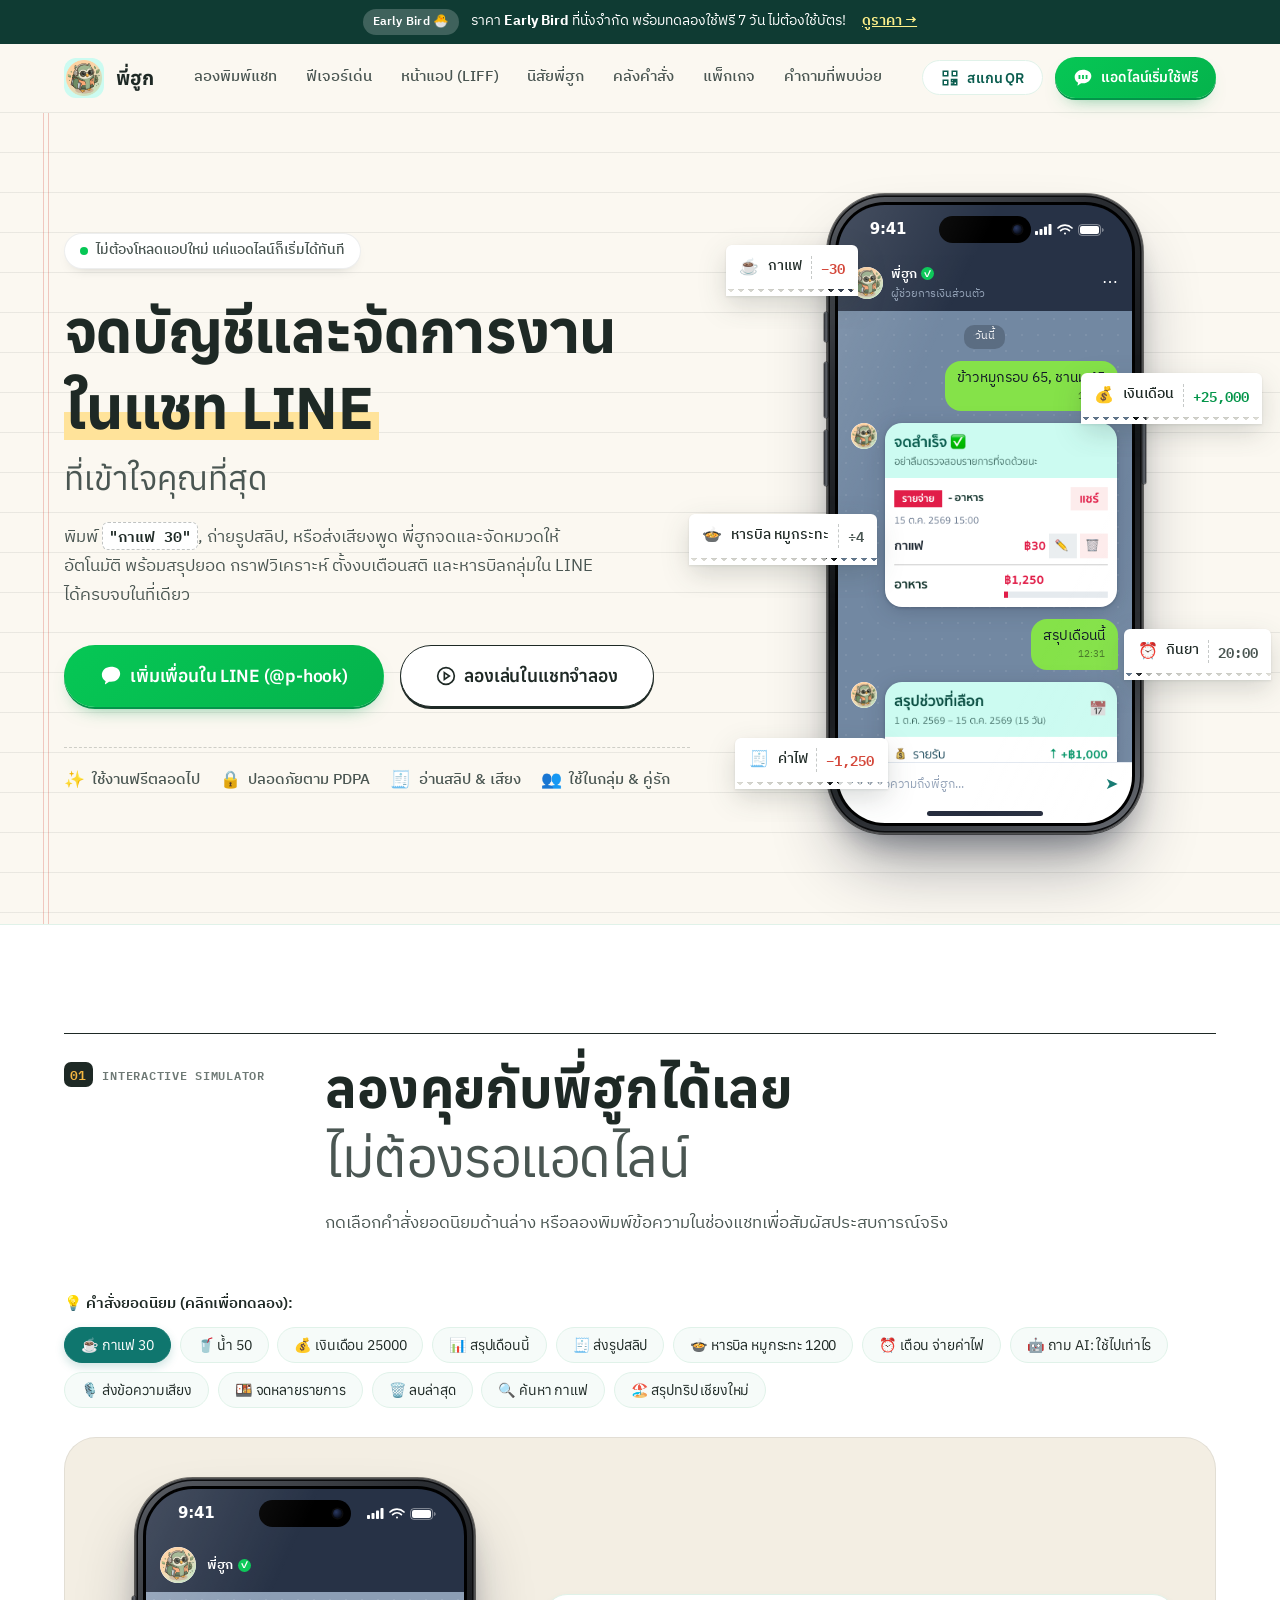
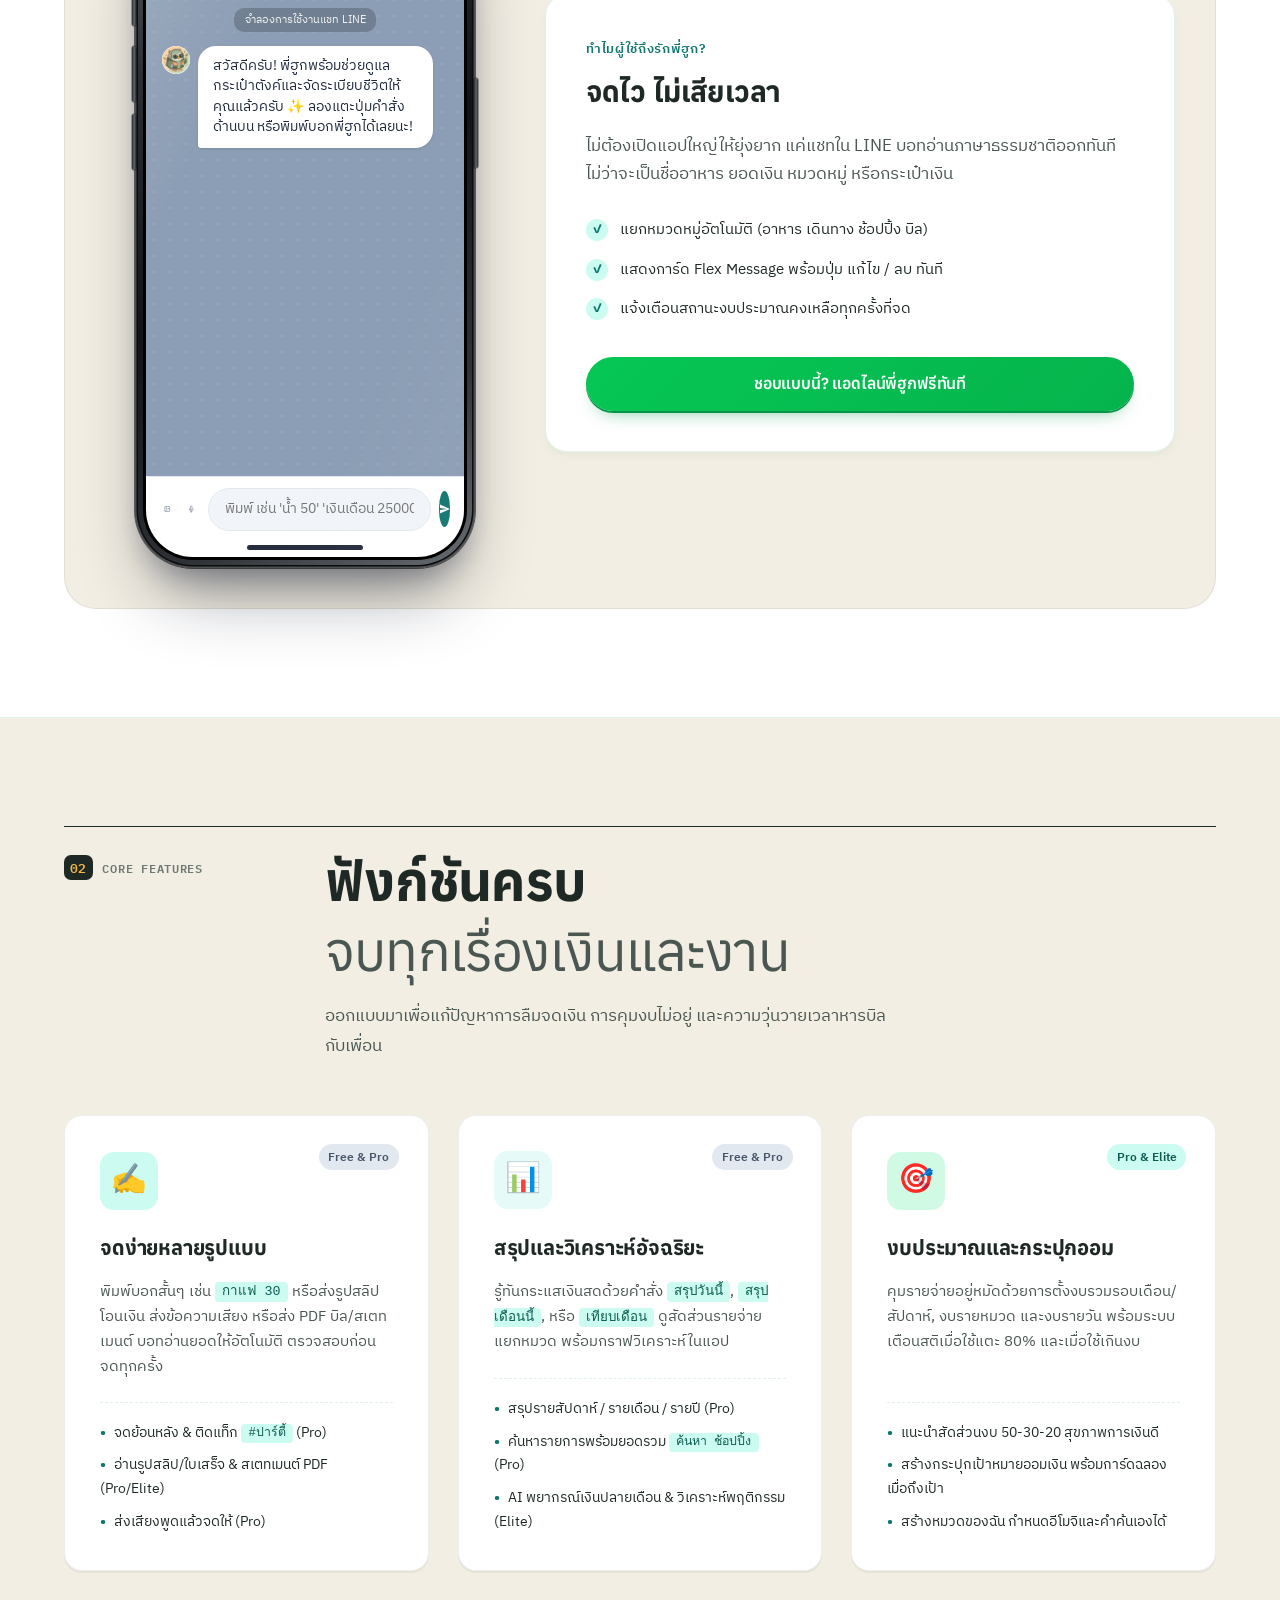
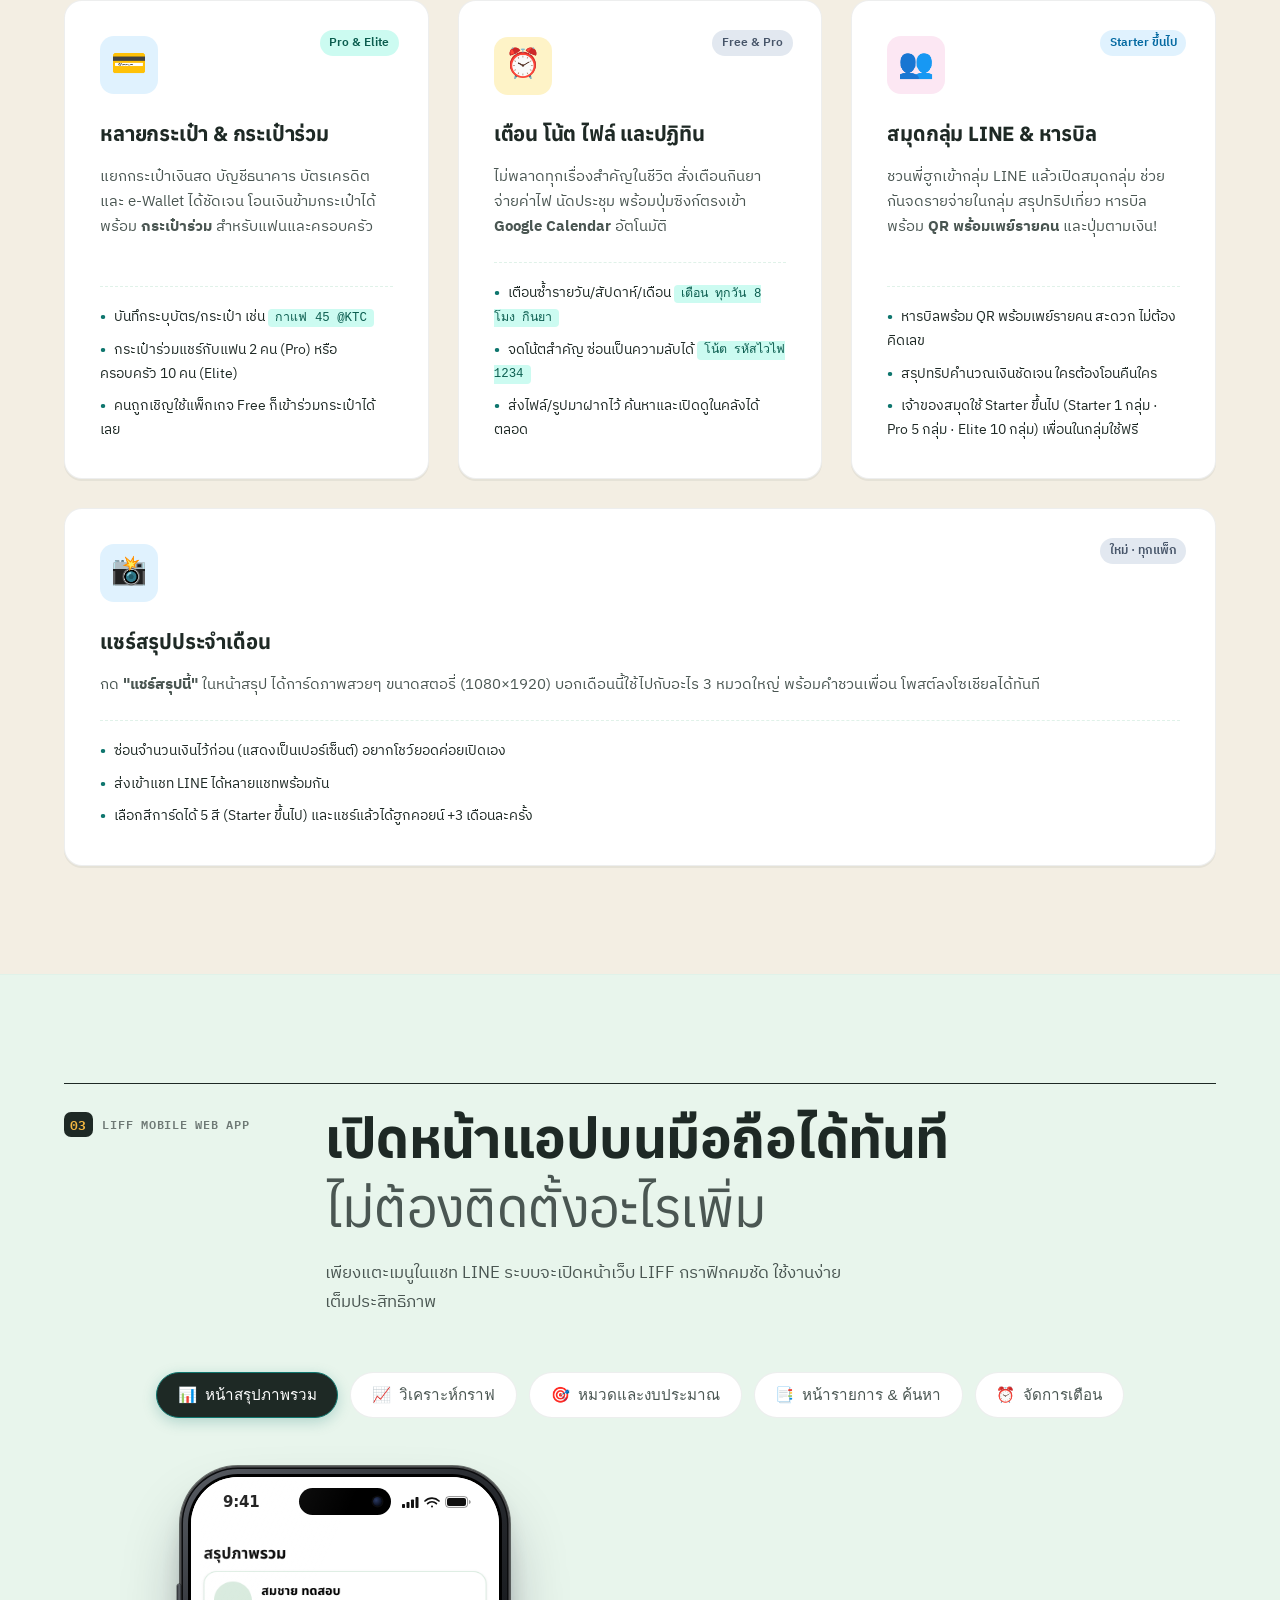
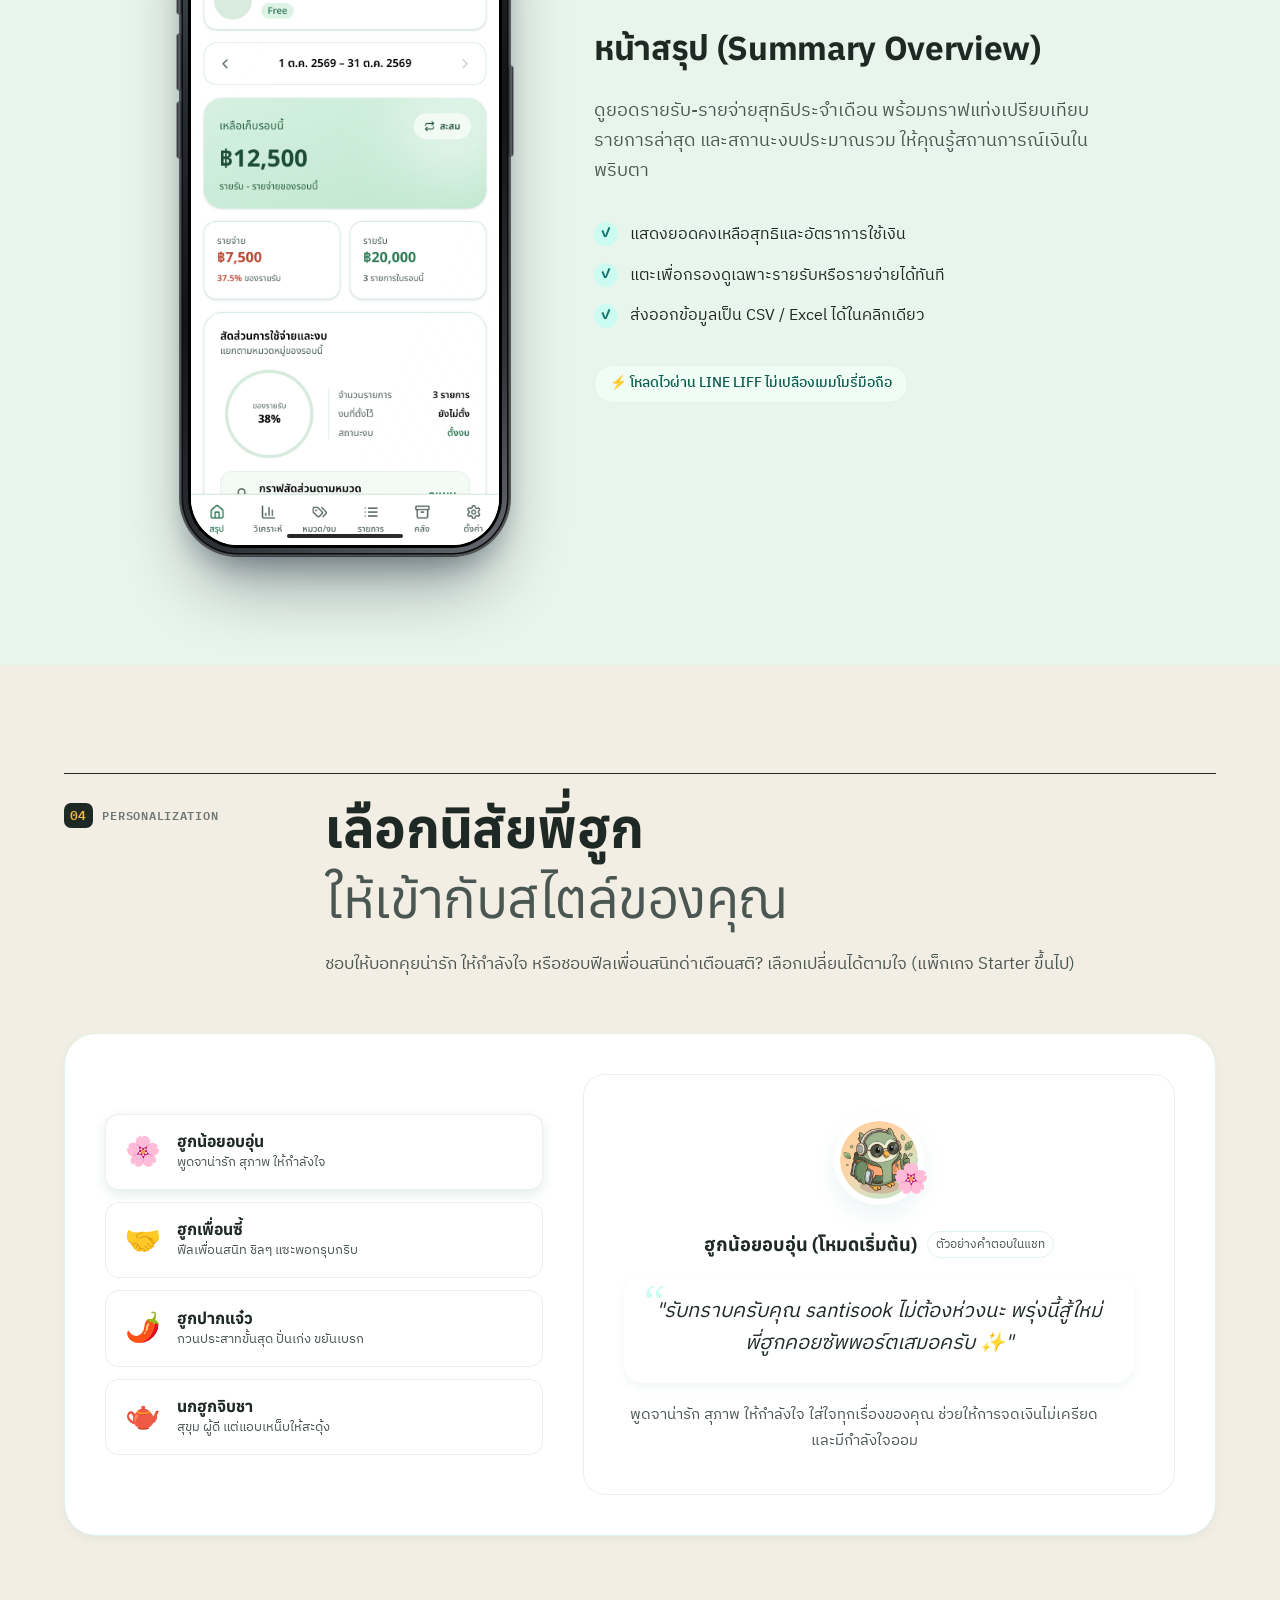
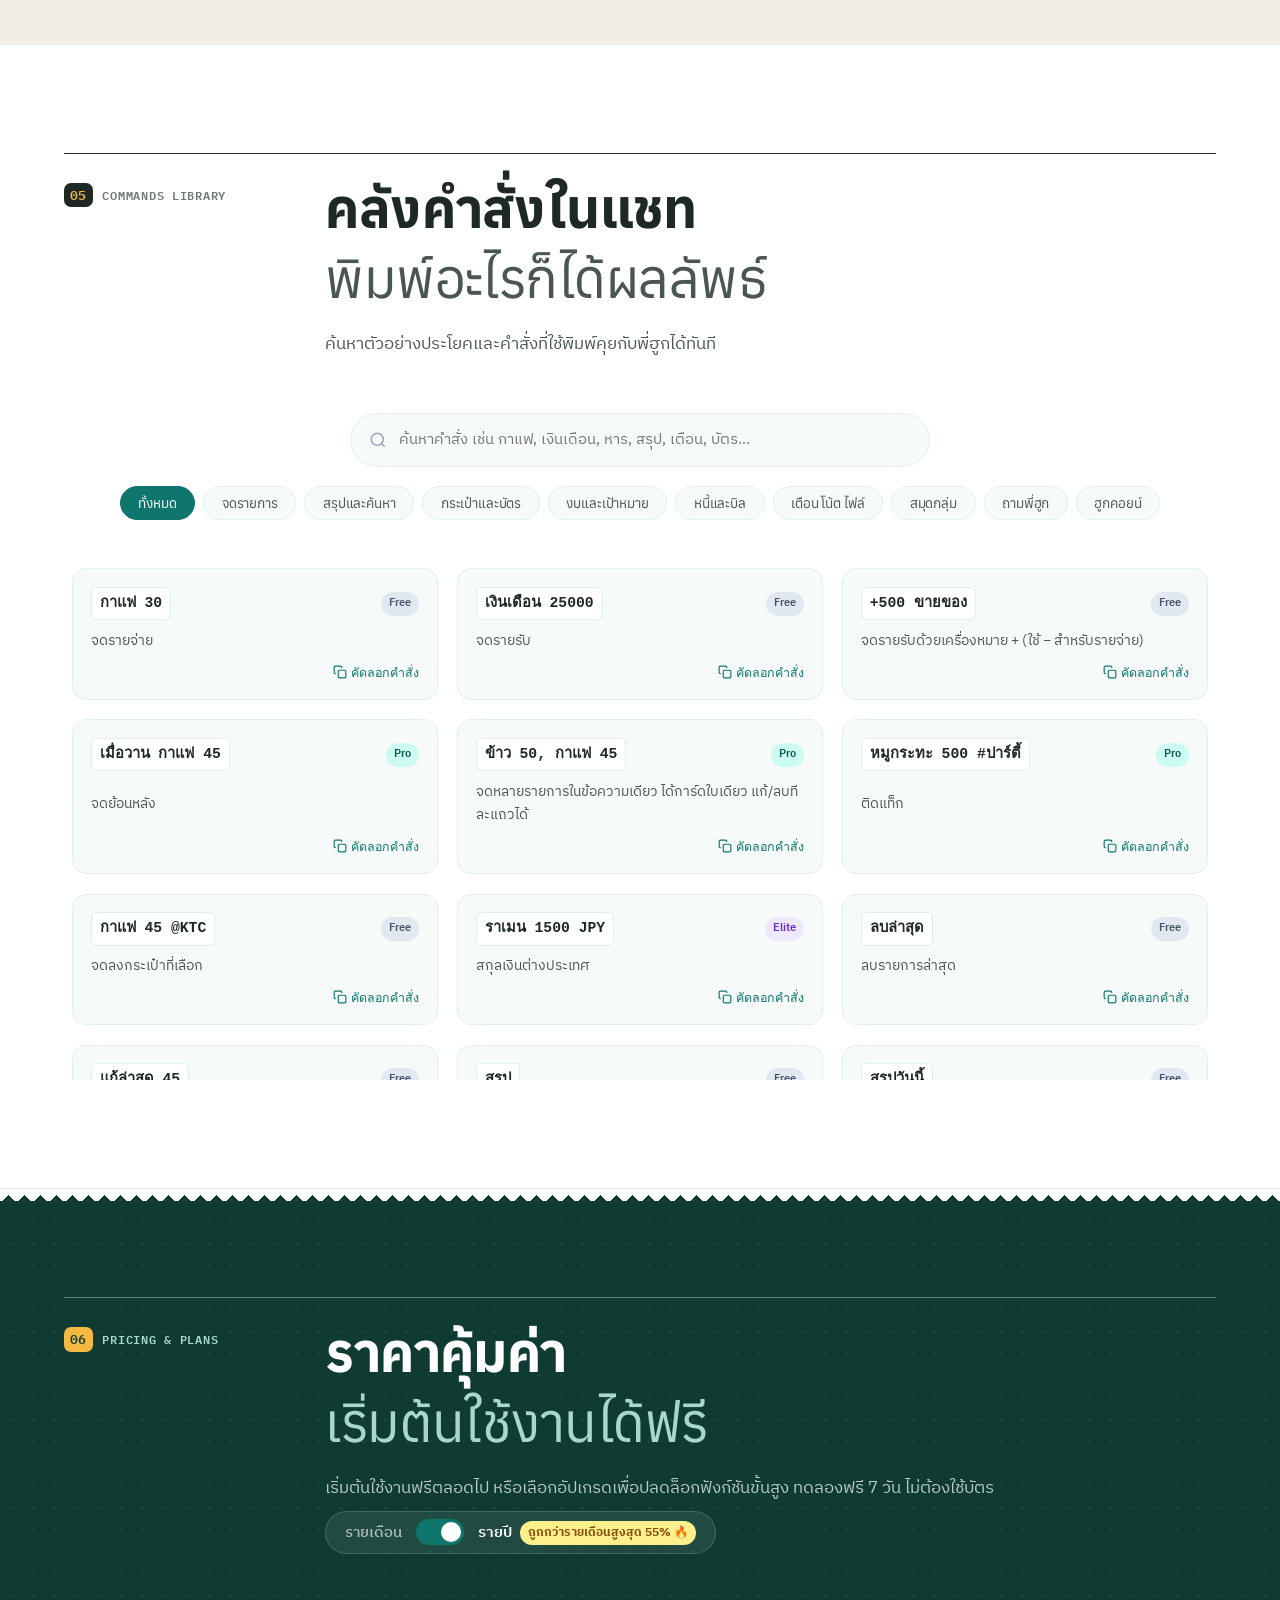
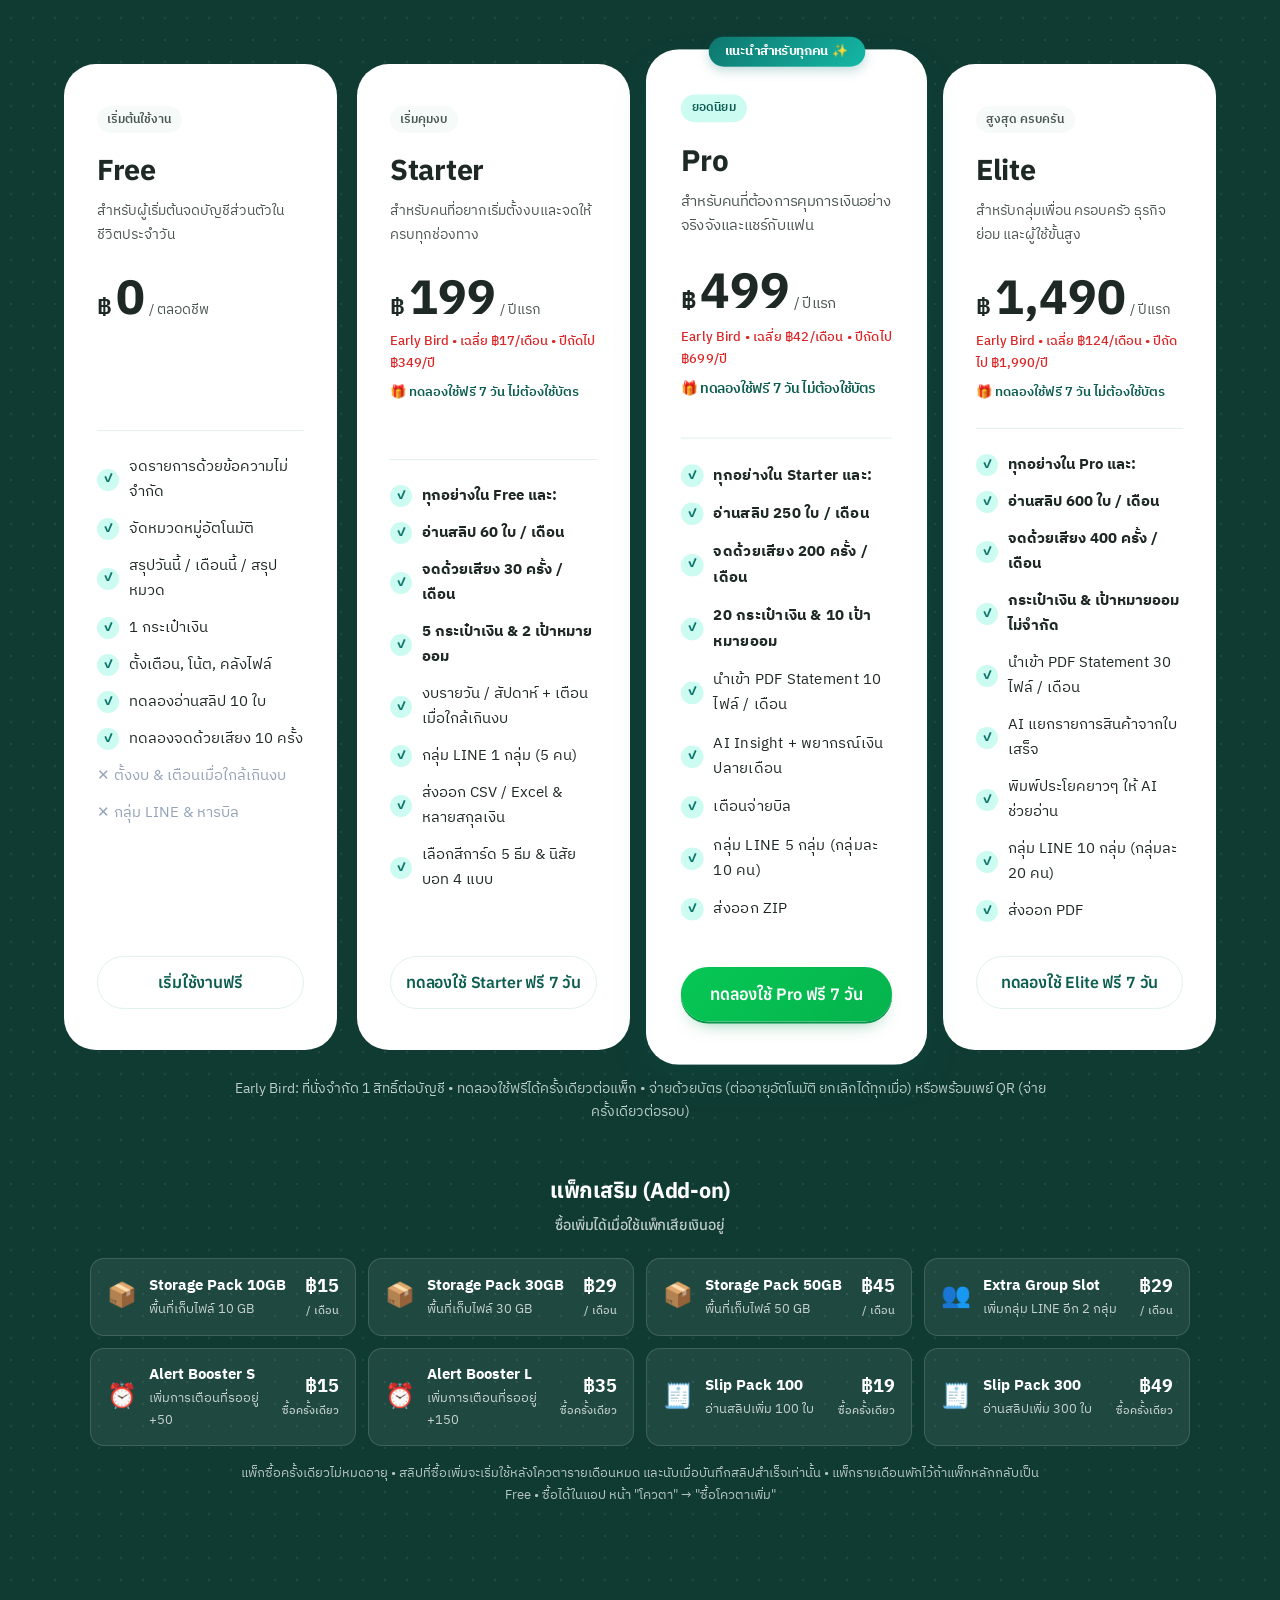
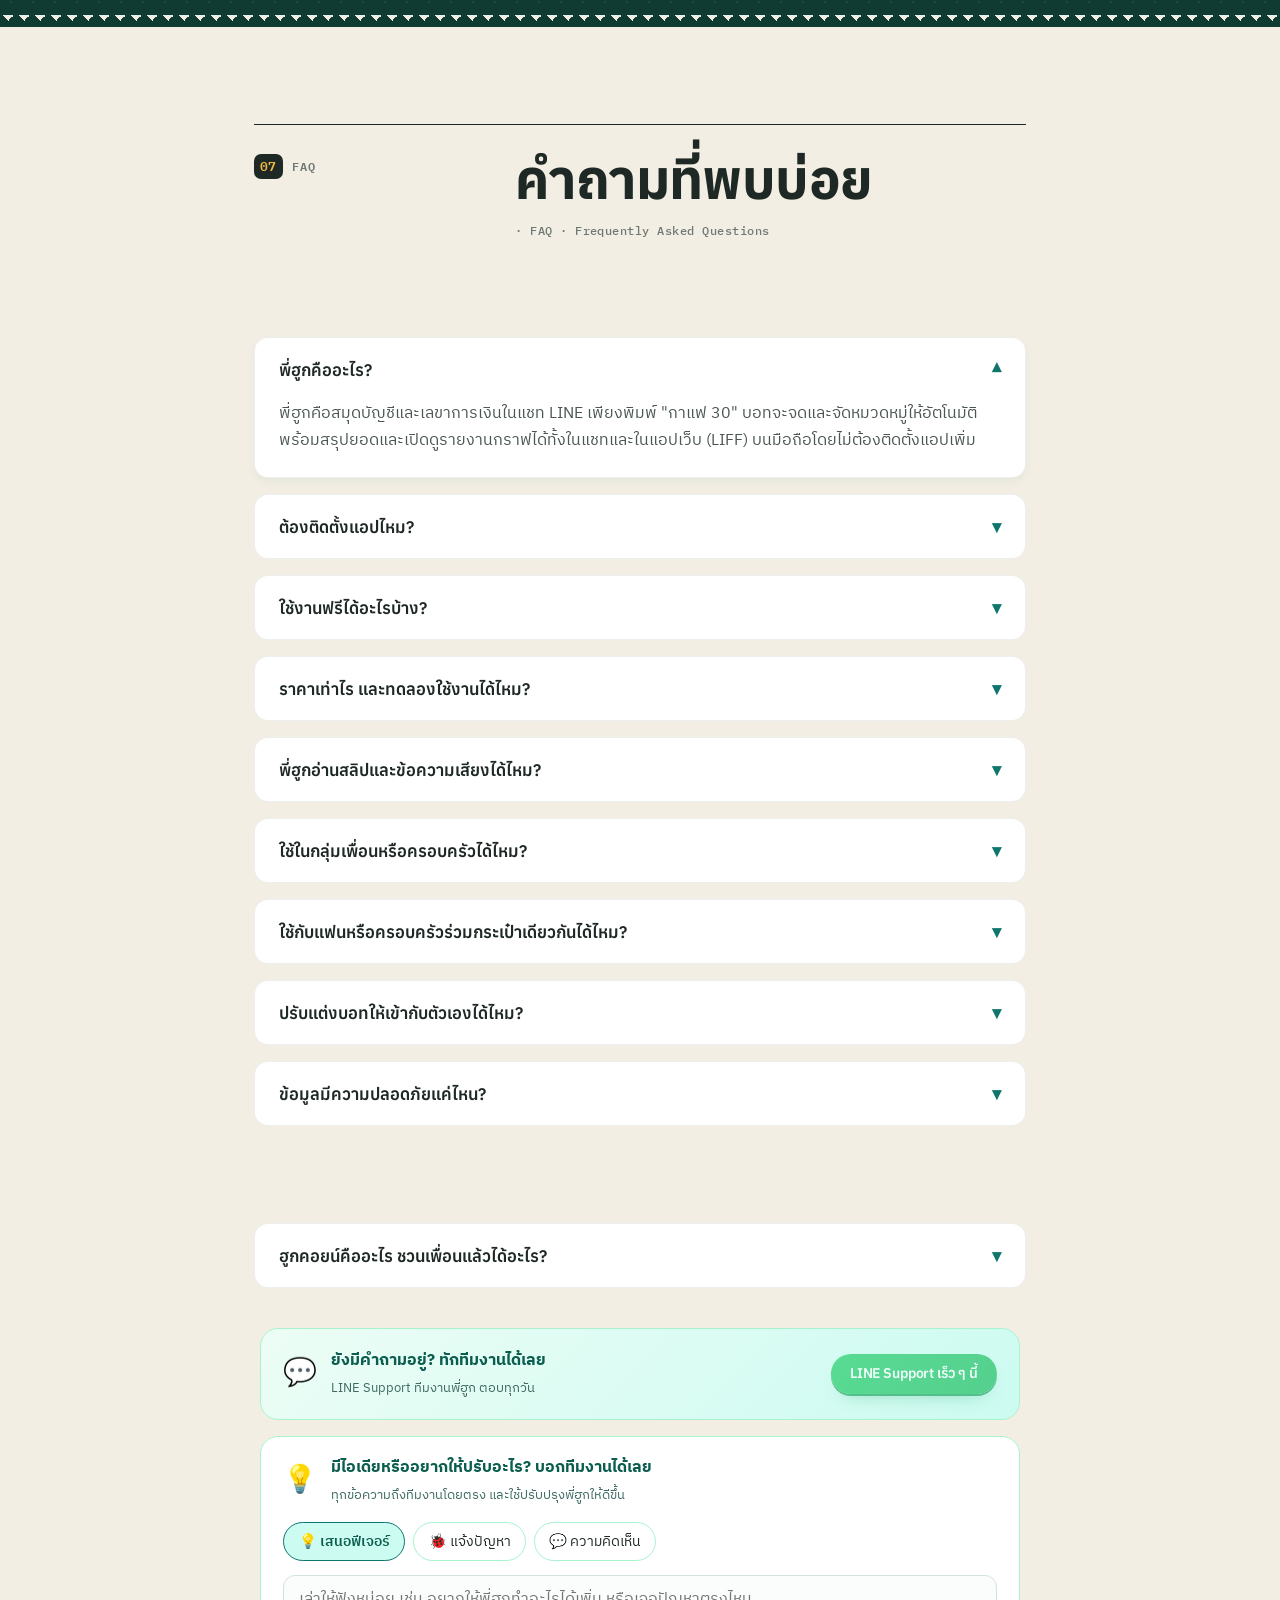
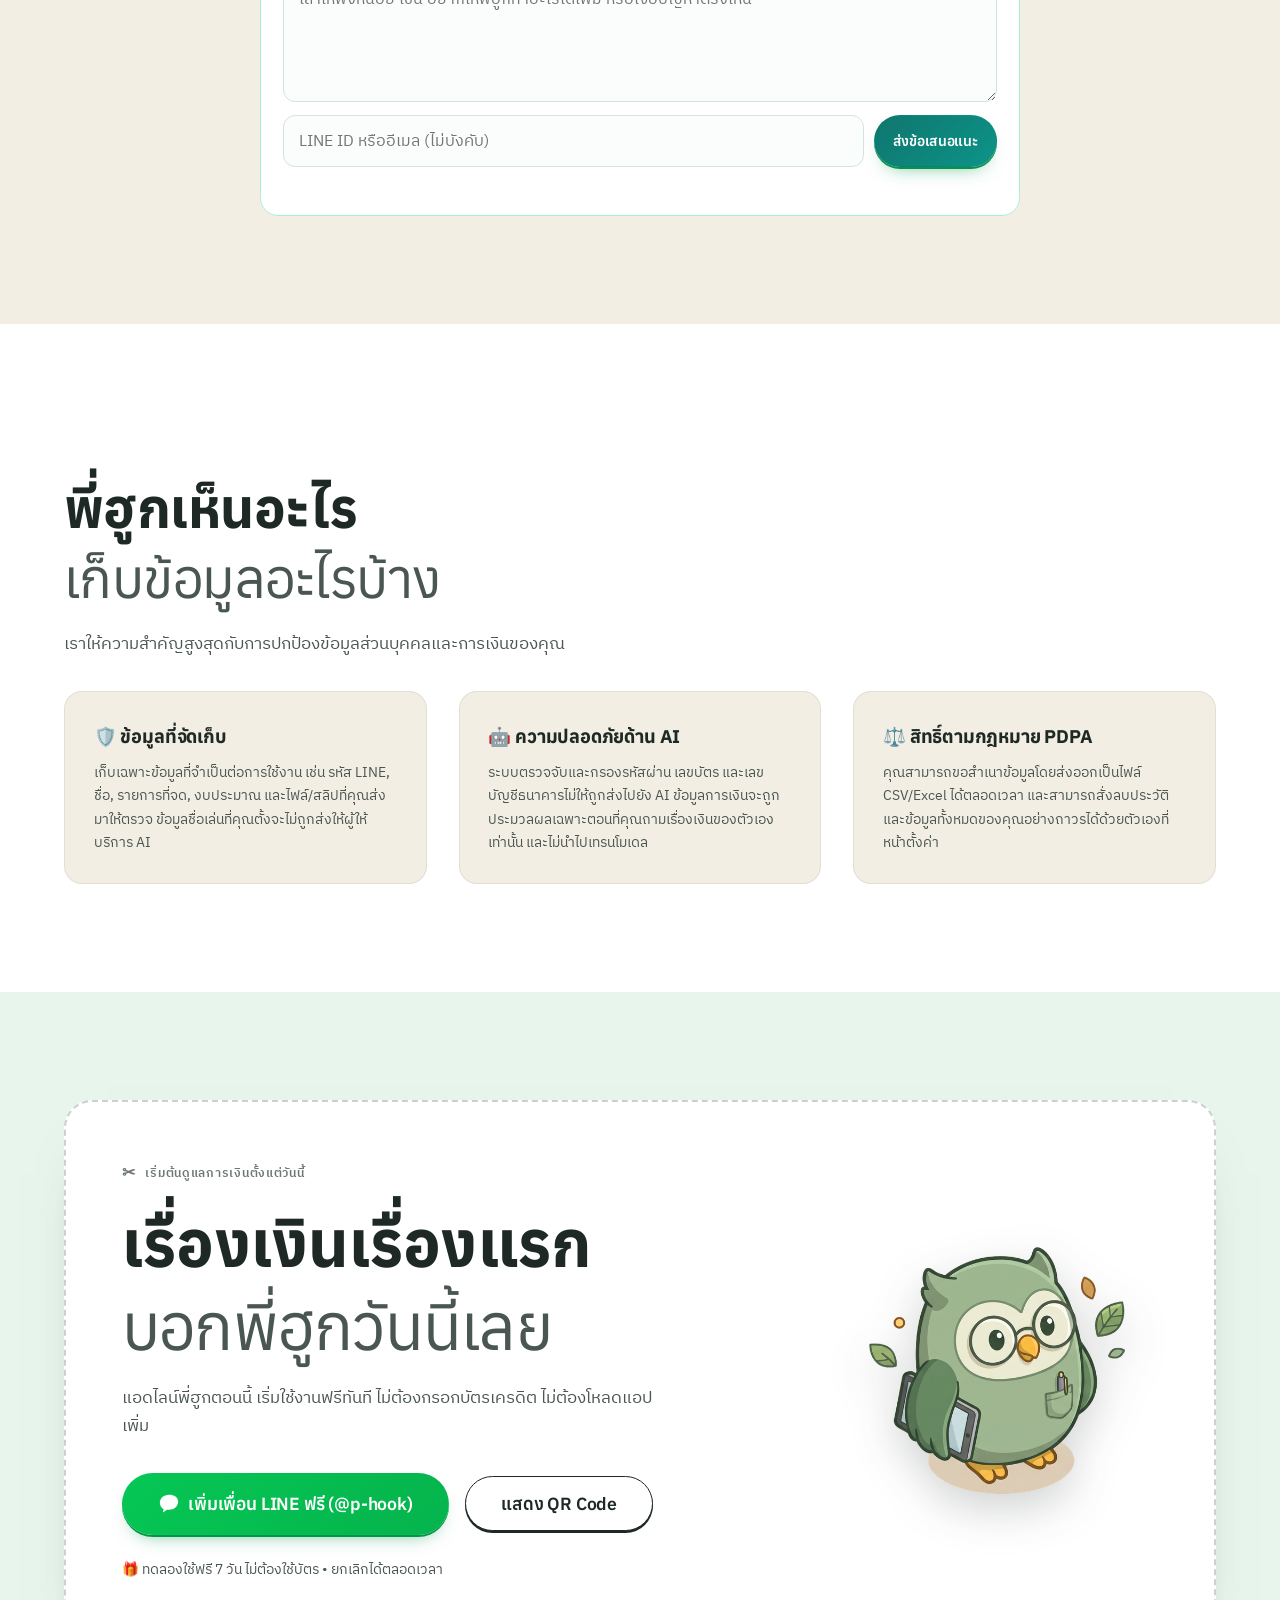
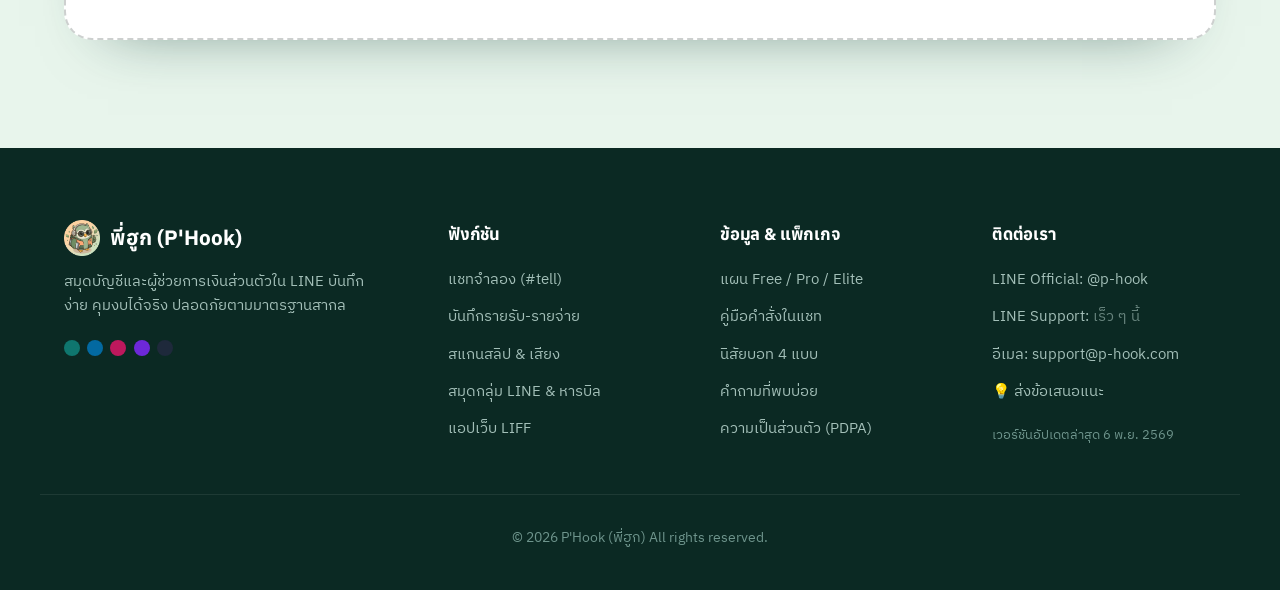
==== commit d4aa8454: "Keep three section subtitles on one line on wide screens Simulator, personas and pricing subtitles s" ====
--- a/index.html
+++ b/index.html
@@ -17,8 +17,8 @@
   <link rel="preconnect" href="https://fonts.gstatic.com" crossorigin>
   <link href="https://fonts.googleapis.com/css2?family=Anuphan:wght@400;500;600;700&family=IBM+Plex+Sans+Thai:wght@400;500;600;700&family=IBM+Plex+Sans:wght@400;500;600;700&family=IBM+Plex+Mono:wght@500;600&display=swap" rel="stylesheet">
   
-  <link rel="stylesheet" href="styles.css?v=18">
-  <link rel="stylesheet" href="theme-v2.css?v=6">
+  <link rel="stylesheet" href="styles.css?v=19">
+  <link rel="stylesheet" href="theme-v2.css?v=7">
   <script>document.documentElement.classList.add('js-motion');</script>
 </head>
 <body>
@@ -190,7 +190,7 @@
         <div class="section-header text-center">
           <span class="section-tag"><b class="tag-num">01</b>Interactive Simulator</span>
           <h2 class="section-title">ลองคุยกับพี่ฮูกได้เลย<br><span class="h-soft">ไม่ต้องรอแอดไลน์</span></h2>
-          <p class="section-subtitle">
+          <p class="section-subtitle one-line">
             กดเลือกคำสั่งยอดนิยมด้านล่าง หรือลองพิมพ์ข้อความในช่องแชทเพื่อสัมผัสประสบการณ์จริง
           </p>
         </div>
@@ -512,7 +512,7 @@
         <div class="section-header text-center">
           <span class="section-tag"><b class="tag-num">04</b>Personalization</span>
           <h2 class="section-title">เลือกนิสัยพี่ฮูก<br><span class="h-soft">ให้เข้ากับสไตล์ของคุณ</span></h2>
-          <p class="section-subtitle">
+          <p class="section-subtitle one-line">
             ชอบให้บอทคุยน่ารัก ให้กำลังใจ หรือชอบฟีลเพื่อนสนิทด่าเตือนสติ? เลือกเปลี่ยนได้ตามใจ (แพ็กเกจ Starter ขึ้นไป)
           </p>
         </div>
@@ -630,7 +630,7 @@
         <div class="section-header text-center">
           <span class="section-tag"><b class="tag-num">06</b>Pricing & Plans</span>
           <h2 class="section-title">ราคาคุ้มค่า<br><span class="h-soft">เริ่มต้นใช้งานได้ฟรี</span></h2>
-          <p class="section-subtitle">
+          <p class="section-subtitle one-line">
             เริ่มต้นใช้งานฟรีตลอดไป หรือเลือกอัปเกรดเพื่อปลดล็อกฟังก์ชันขั้นสูง ทดลองฟรี 7 วัน ไม่ต้องใช้บัตร
           </p>
 
@@ -762,6 +762,11 @@
               ทดลองใช้ Elite ฟรี 7 วัน
             </a>
           </div>
+        </div>
+        <div class="pricing-nav">
+          <button type="button" id="pricingPrev" aria-label="ดูแผนก่อนหน้า">‹</button>
+          <span>เลื่อนดูแผนอื่น</span>
+          <button type="button" id="pricingNext" aria-label="ดูแผนถัดไป">›</button>
         </div>
         <p class="pricing-footnote">Early Bird: ที่นั่งจำกัด 1 สิทธิ์ต่อบัญชี • ทดลองใช้ฟรีได้ครั้งเดียวต่อแพ็ก • จ่ายด้วยบัตร (ต่ออายุอัตโนมัติ ยกเลิกได้ทุกเมื่อ) หรือพร้อมเพย์ QR (จ่ายครั้งเดียวต่อรอบ)</p>
 
@@ -1111,7 +1116,7 @@
 
   <!-- Scripts -->
   <script src="simulator.js?v=2"></script>
-  <script src="app.js?v=14"></script>
+  <script src="app.js?v=15"></script>
   <script src="motion.js?v=2"></script>
 </body>
 </html>
--- a/styles.css
+++ b/styles.css
@@ -2710,7 +2710,21 @@
 
 /* 4 plans: Free / Starter / Pro / Elite */
 @media (min-width: 1025px) { .pricing-grid { grid-template-columns: repeat(4, minmax(0, 1fr)); gap: 1.25rem; } }
-@media (min-width: 1025px) and (max-width: 1239px) { .pricing-grid { grid-template-columns: repeat(2, minmax(0, 1fr)); row-gap: 2.5rem; max-width: 900px; margin: 0 auto; } }
+/* Narrower than 4 full cards: keep one row and scroll sideways (arrows in .pricing-nav) */
+@media (max-width: 1239px) {
+  .pricing-grid {
+    grid-template-columns: repeat(4, minmax(min(290px, 80vw), 1fr)); gap: 1rem;
+    max-width: none; margin: 0 -16px; padding: 1.75rem 16px 1rem;
+    overflow-x: auto; scroll-snap-type: x mandatory; scroll-padding: 0 16px; scrollbar-width: thin;
+  }
+  .pricing-card { scroll-snap-align: start; }
+}
+.pricing-nav { display: none; }
+@media (max-width: 1239px) {
+  .pricing-nav { display: flex; justify-content: center; align-items: center; gap: .75rem; margin-top: .5rem; color: #fff; font-size: .85rem; }
+  .pricing-nav button { width: 40px; height: 40px; border-radius: 50%; border: 1.5px solid rgba(255,255,255,.5); background: rgba(255,255,255,.08); color: #fff; font-size: 1.2rem; cursor: pointer; }
+  .pricing-nav button:disabled { opacity: .3; cursor: default; }
+}
 .pricing-footnote { margin: 1.75rem auto 0; max-width: 820px; text-align: center; font-size: .85rem; opacity: .8; }
 
 /* New feature card spans the whole row so the 3x2 grid stays even */
--- a/theme-v2.css
+++ b/theme-v2.css
@@ -310,3 +310,6 @@
   .js-motion [data-reveal] { opacity: 1; }
   .slip { transform: none; transition: none; }
 }
+
+/* Keep a short subtitle on one line when there is room for it */
+@media (min-width: 1100px) { .section-subtitle.one-line { max-width: none; white-space: nowrap; } }
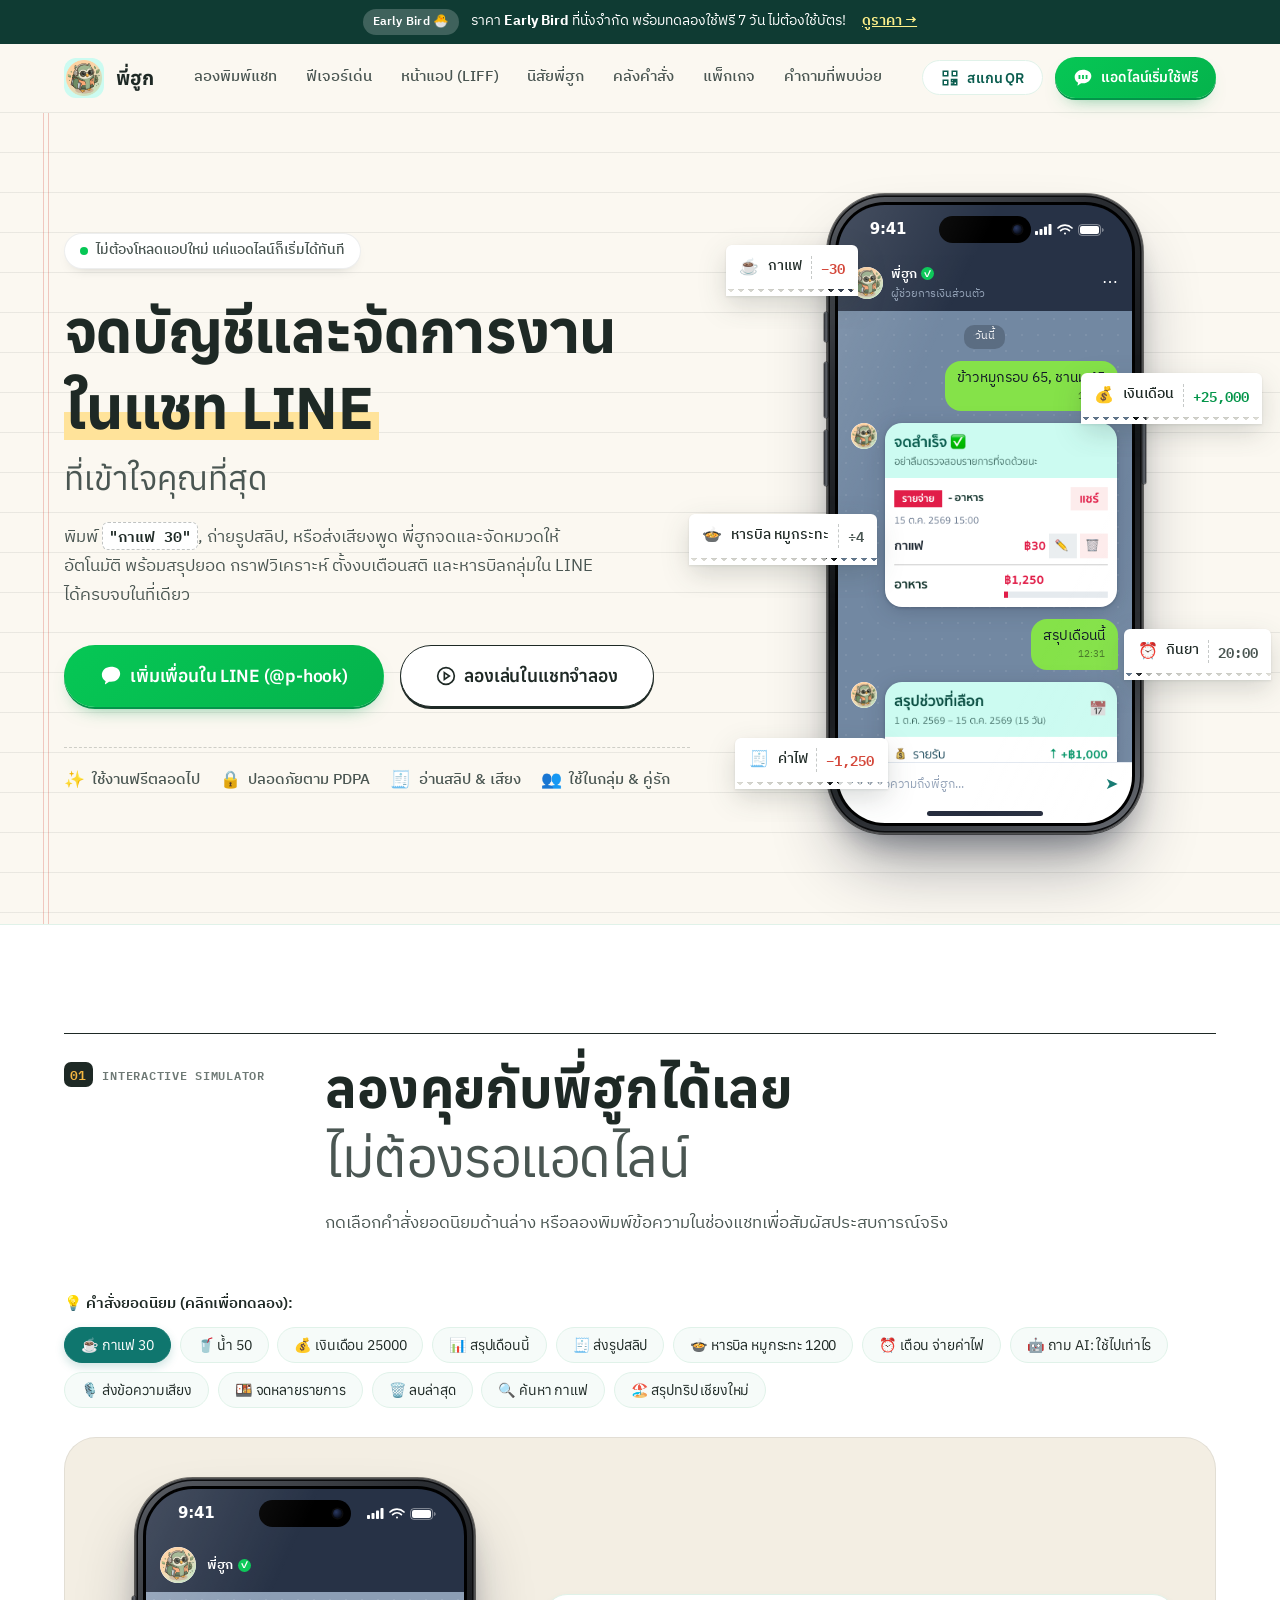
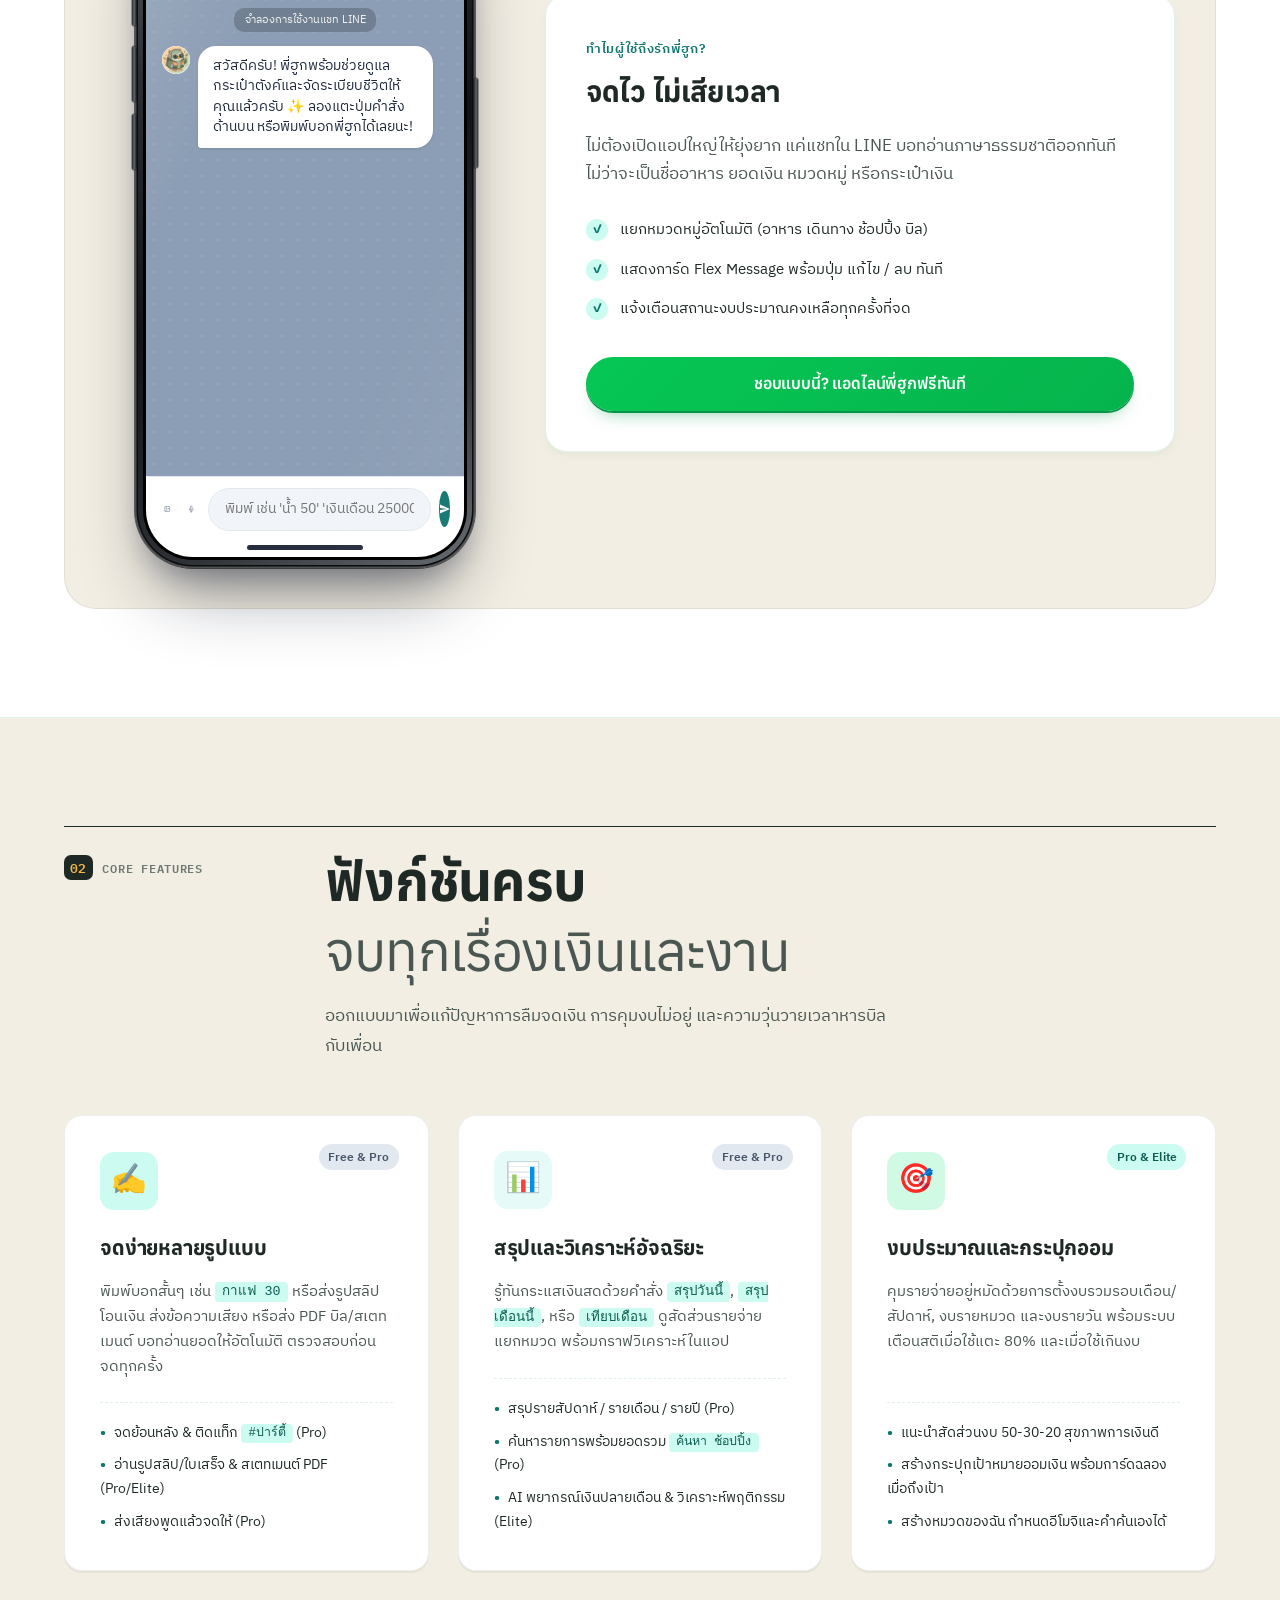
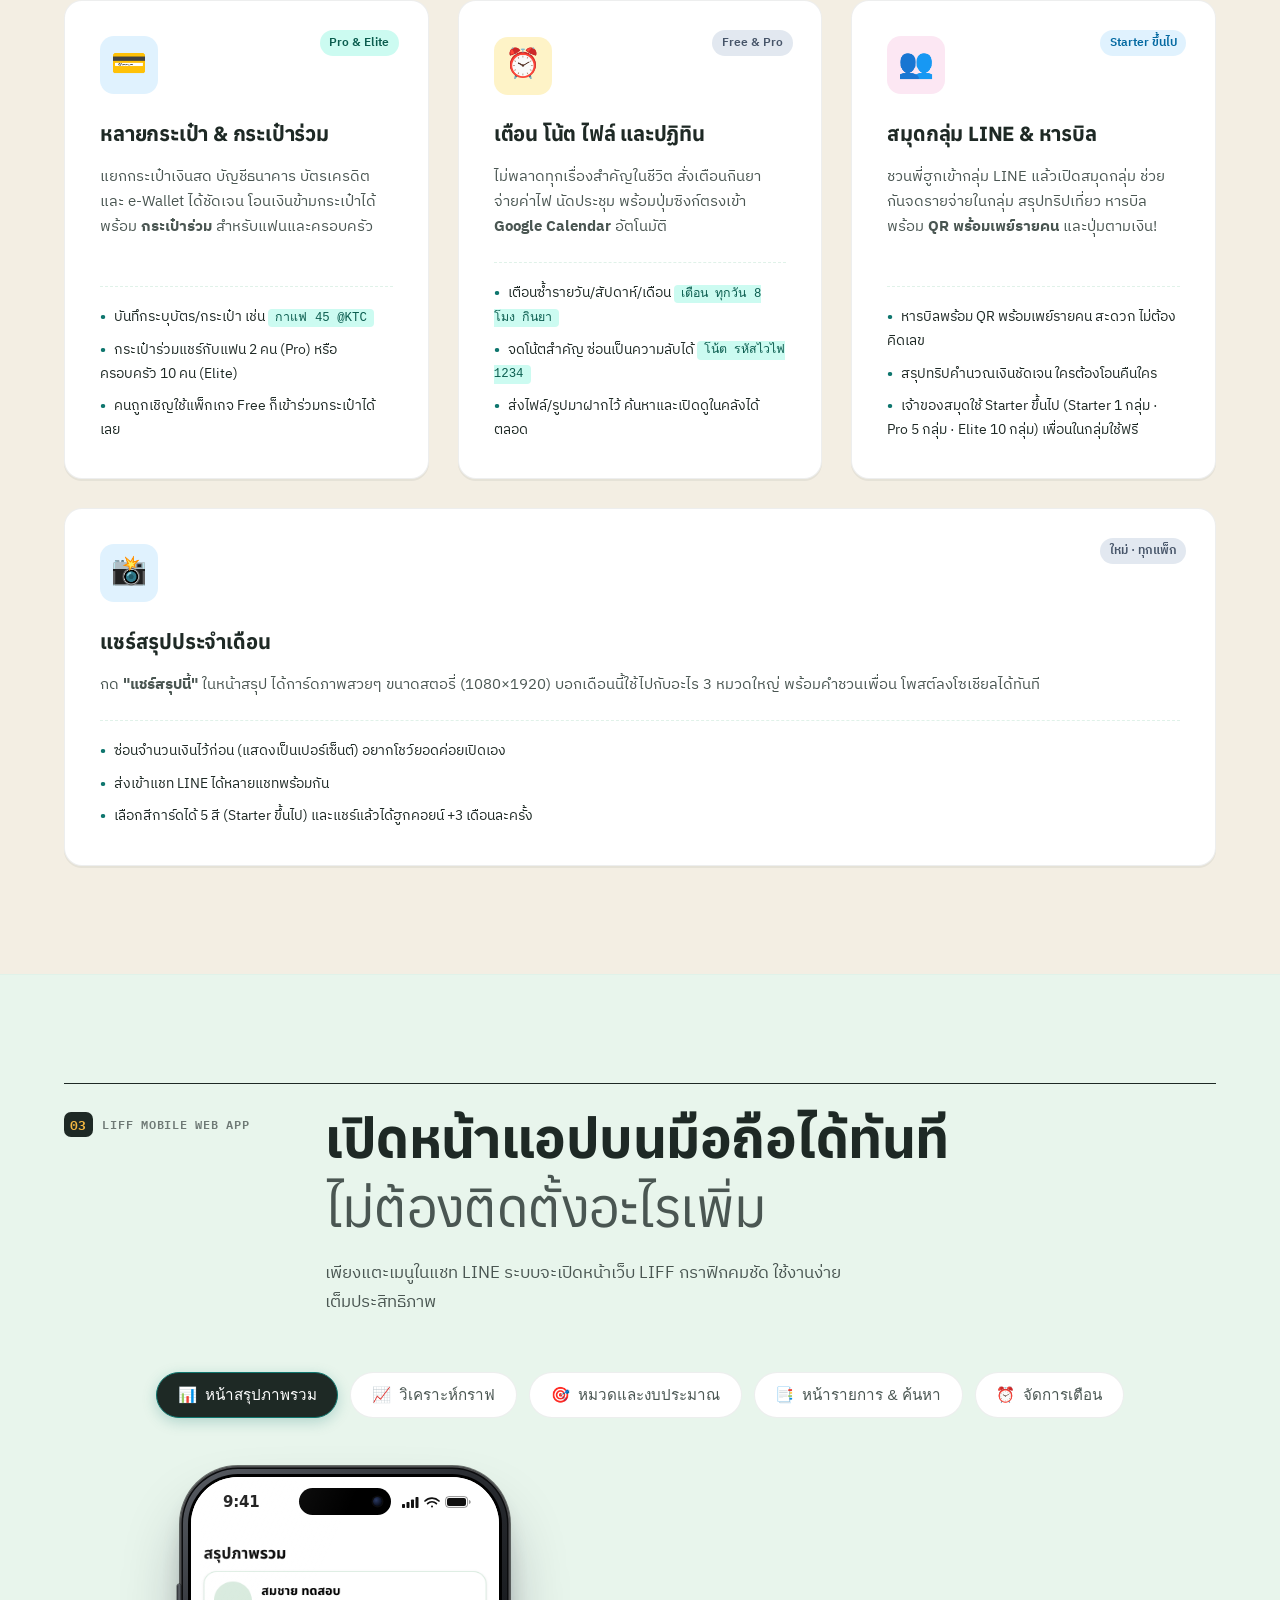
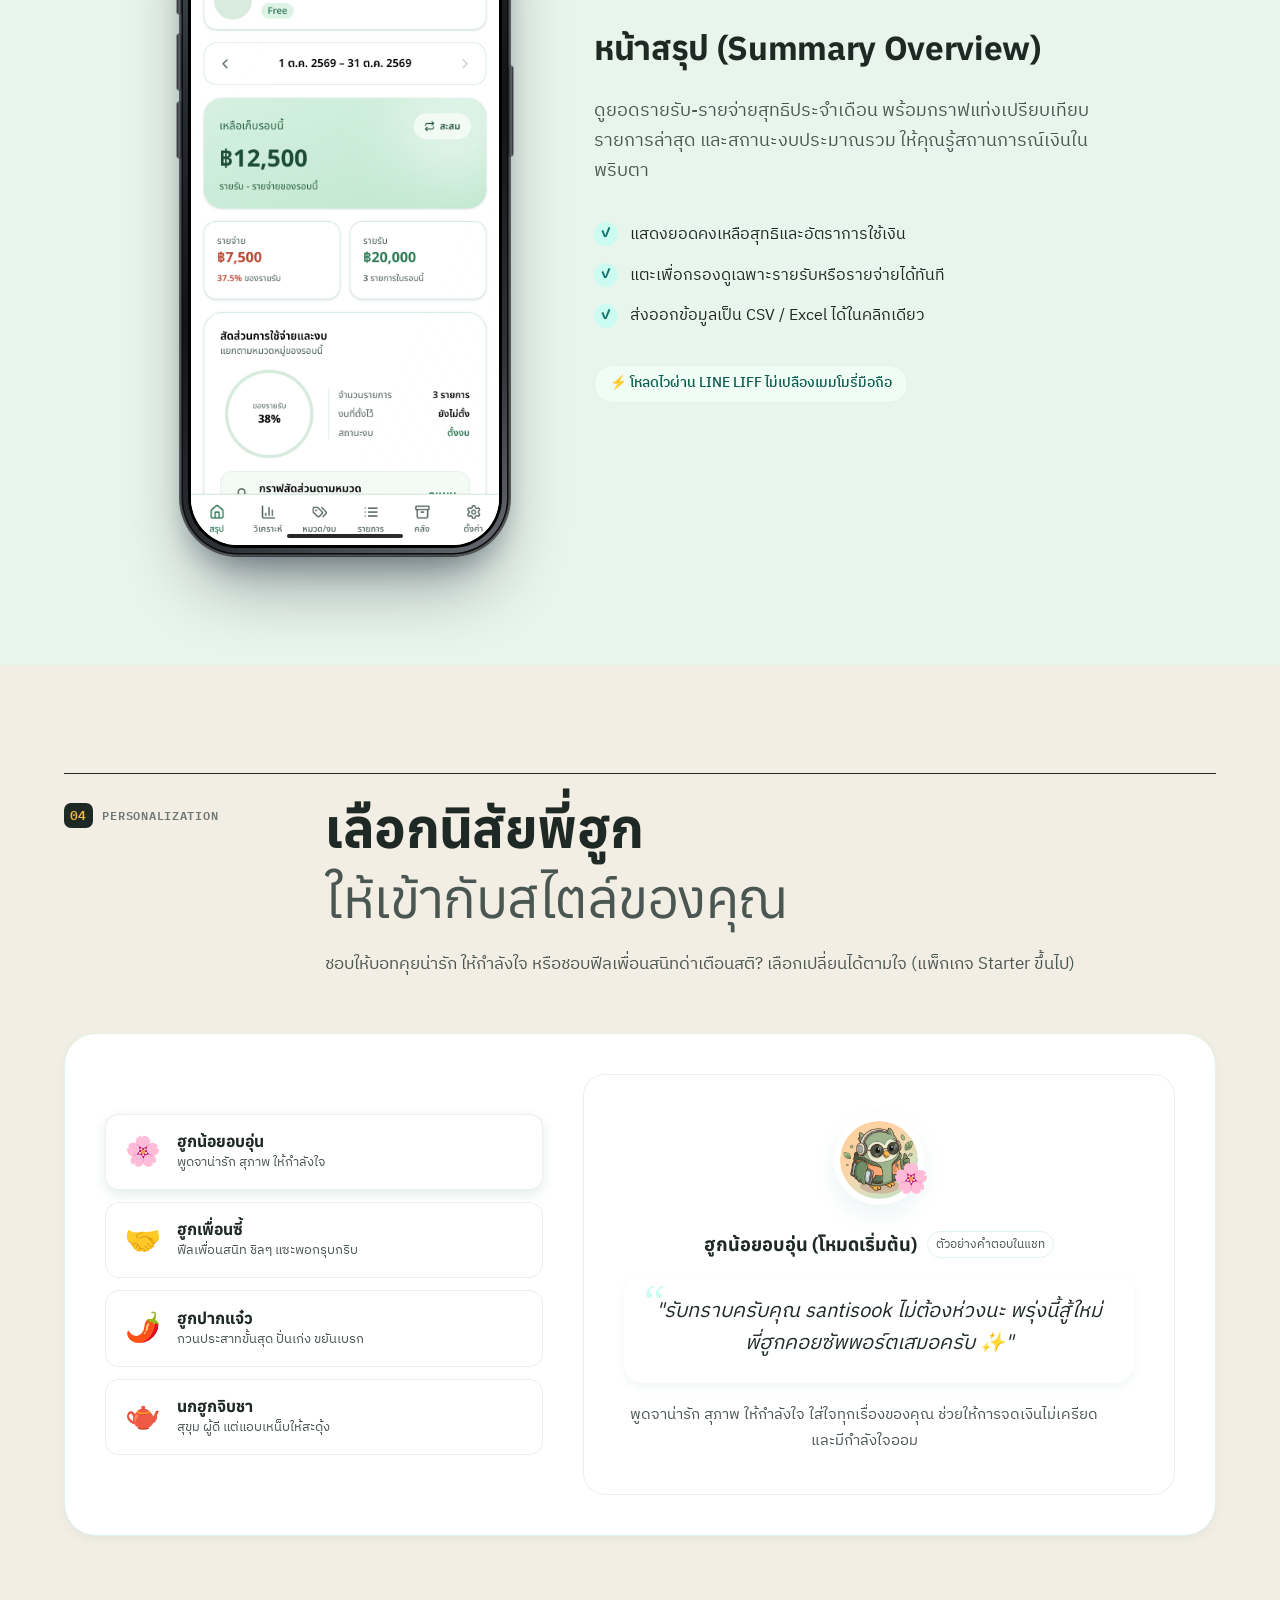
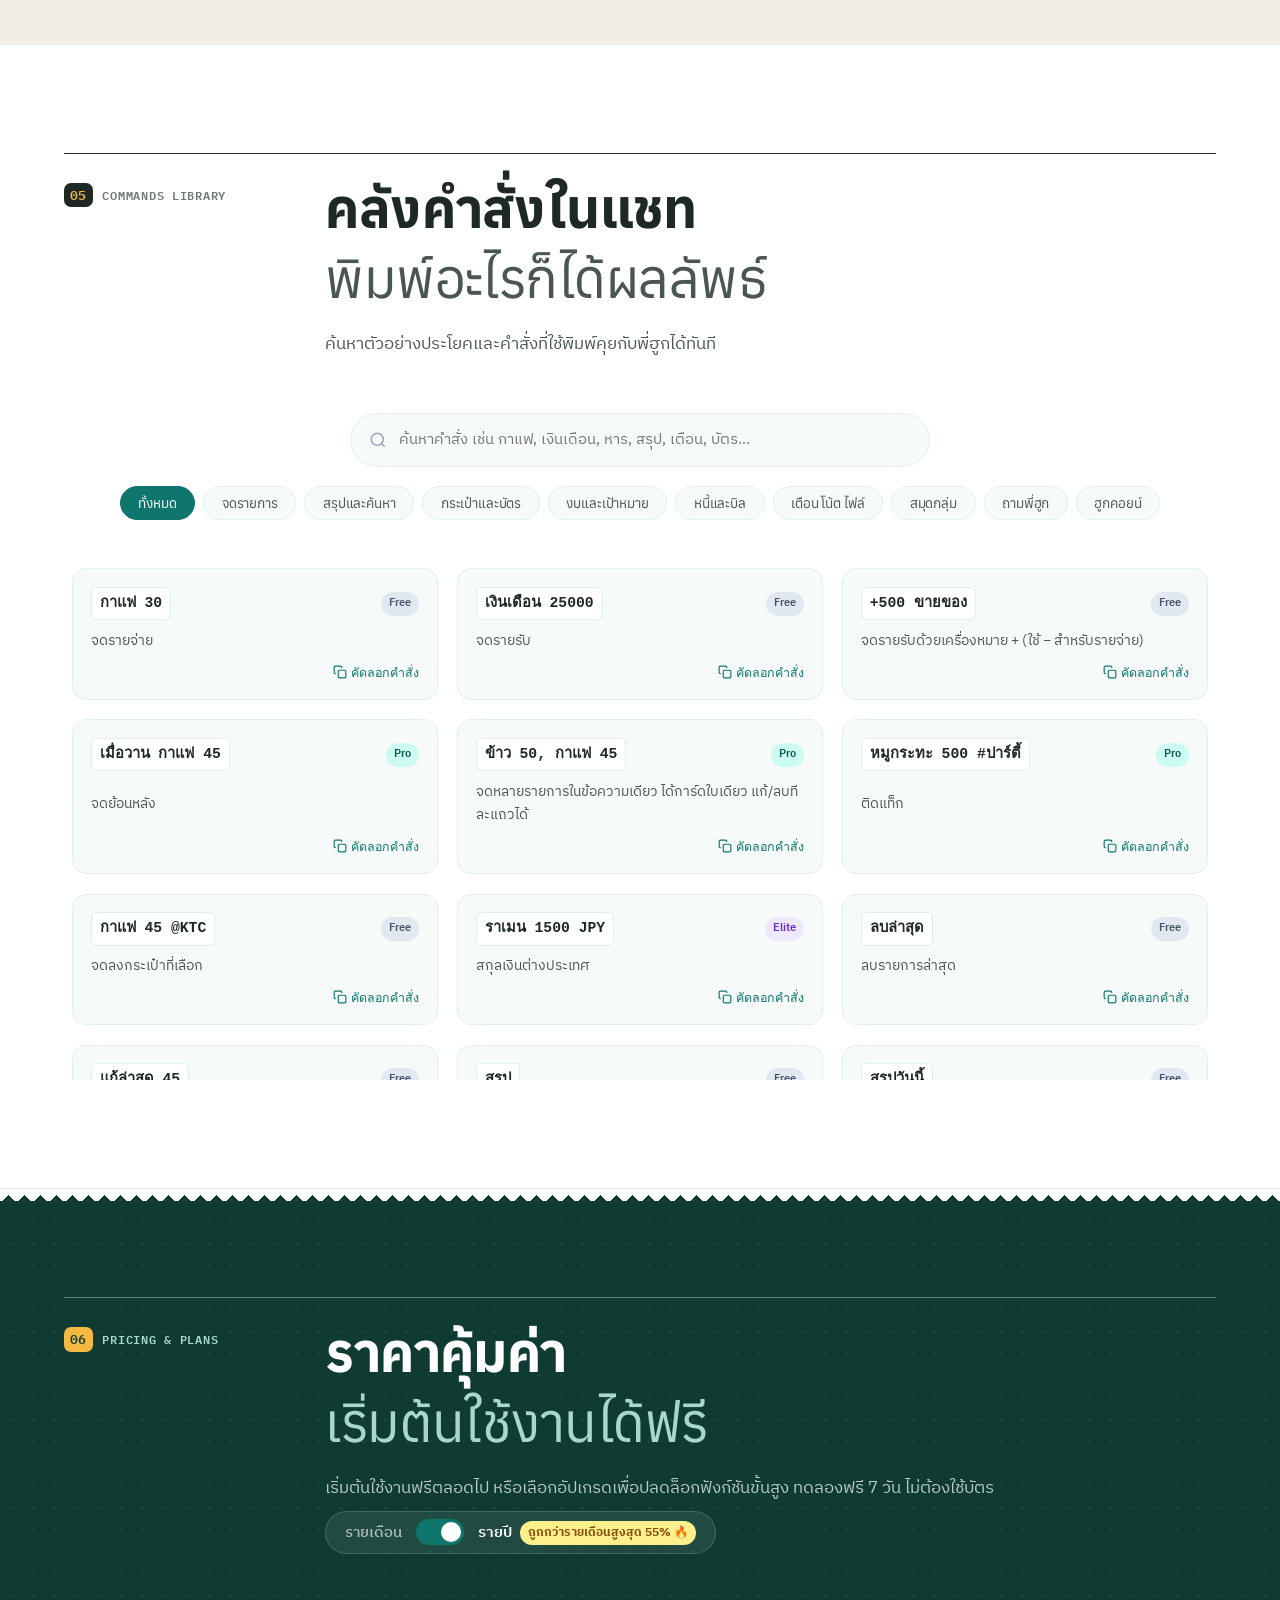
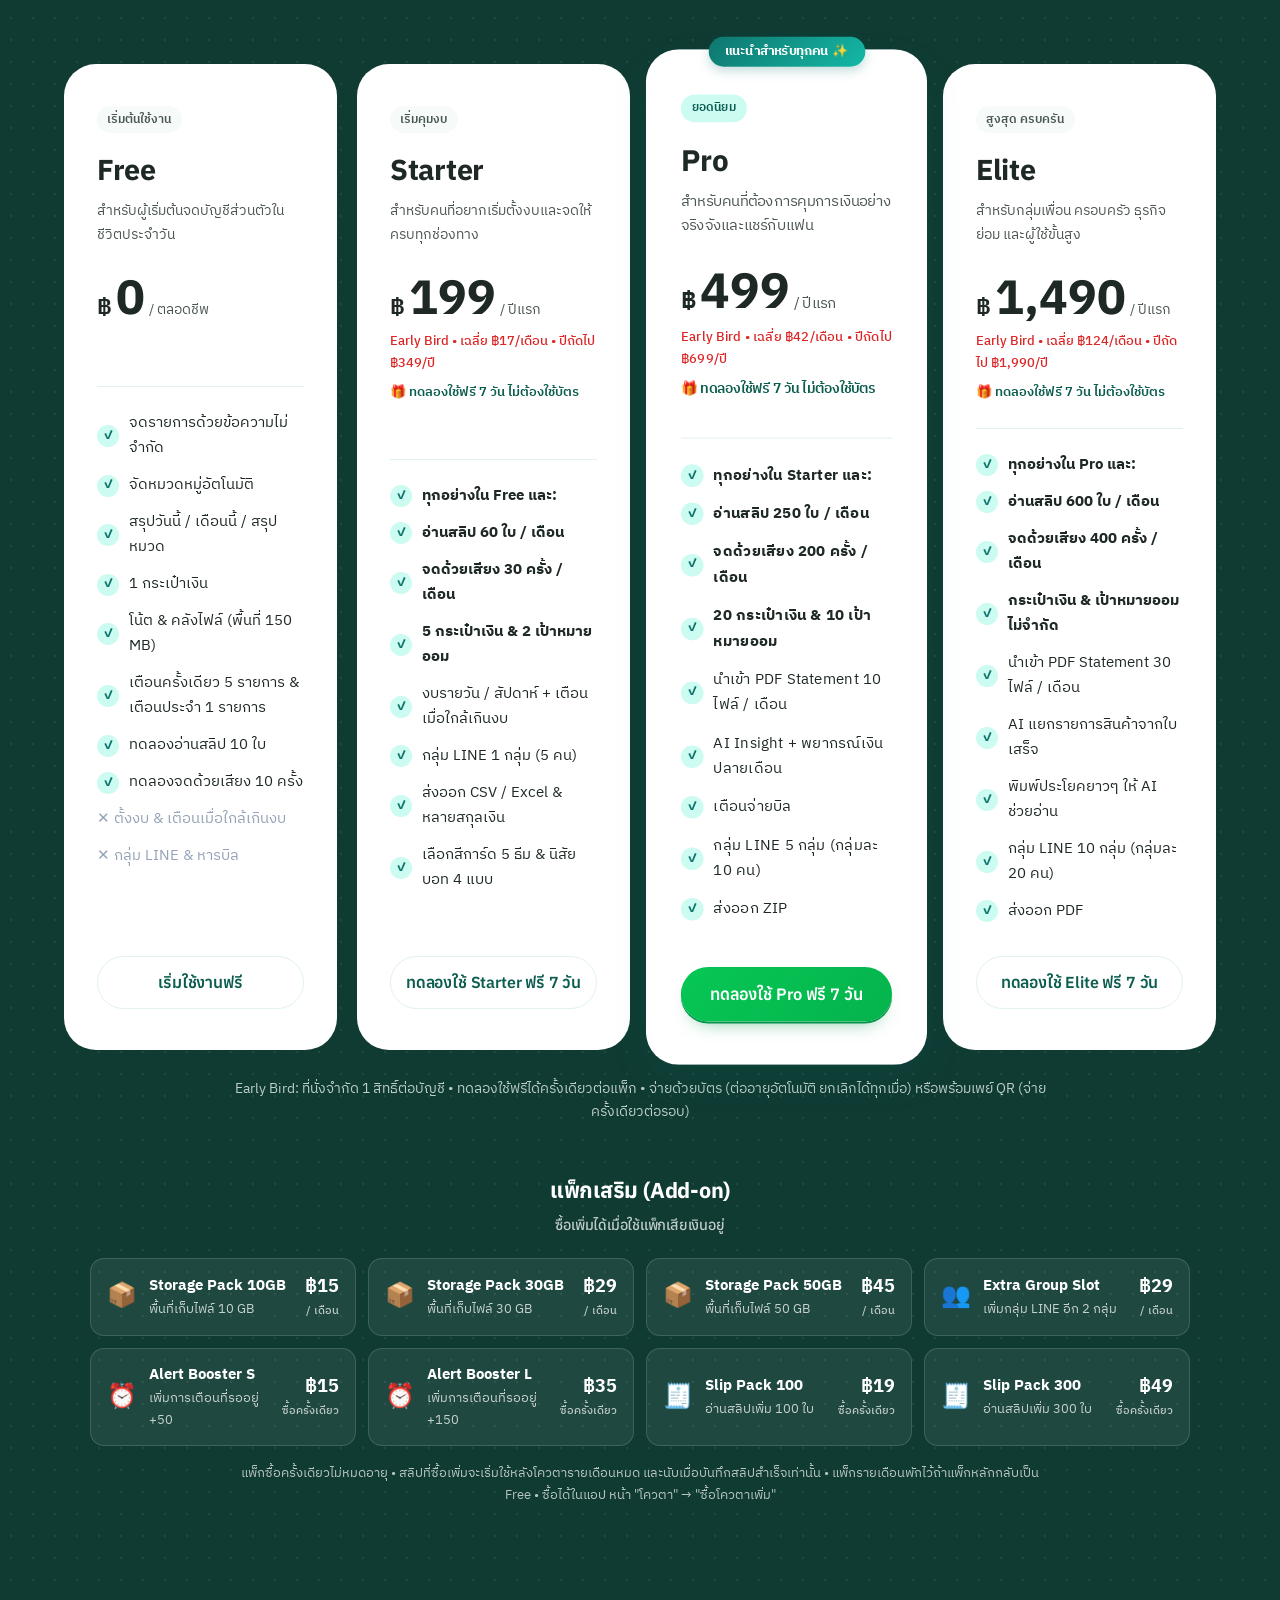
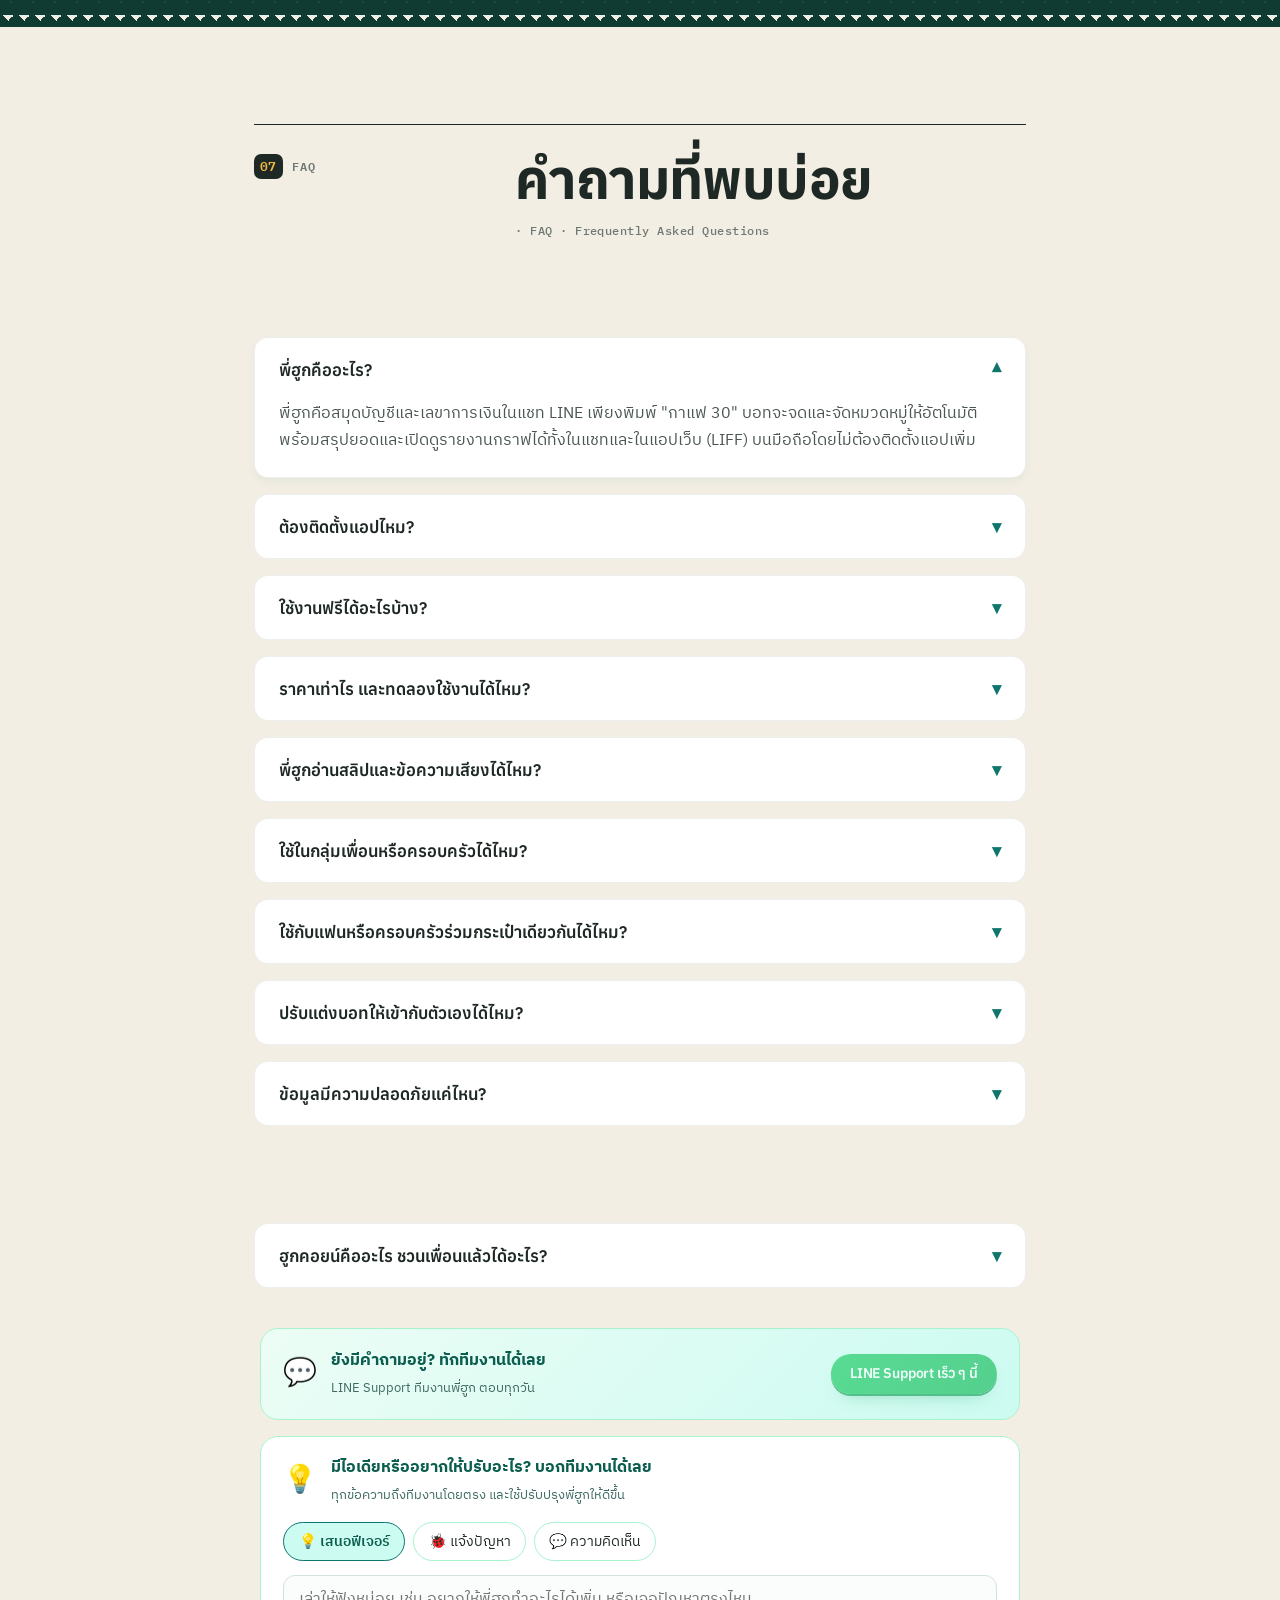
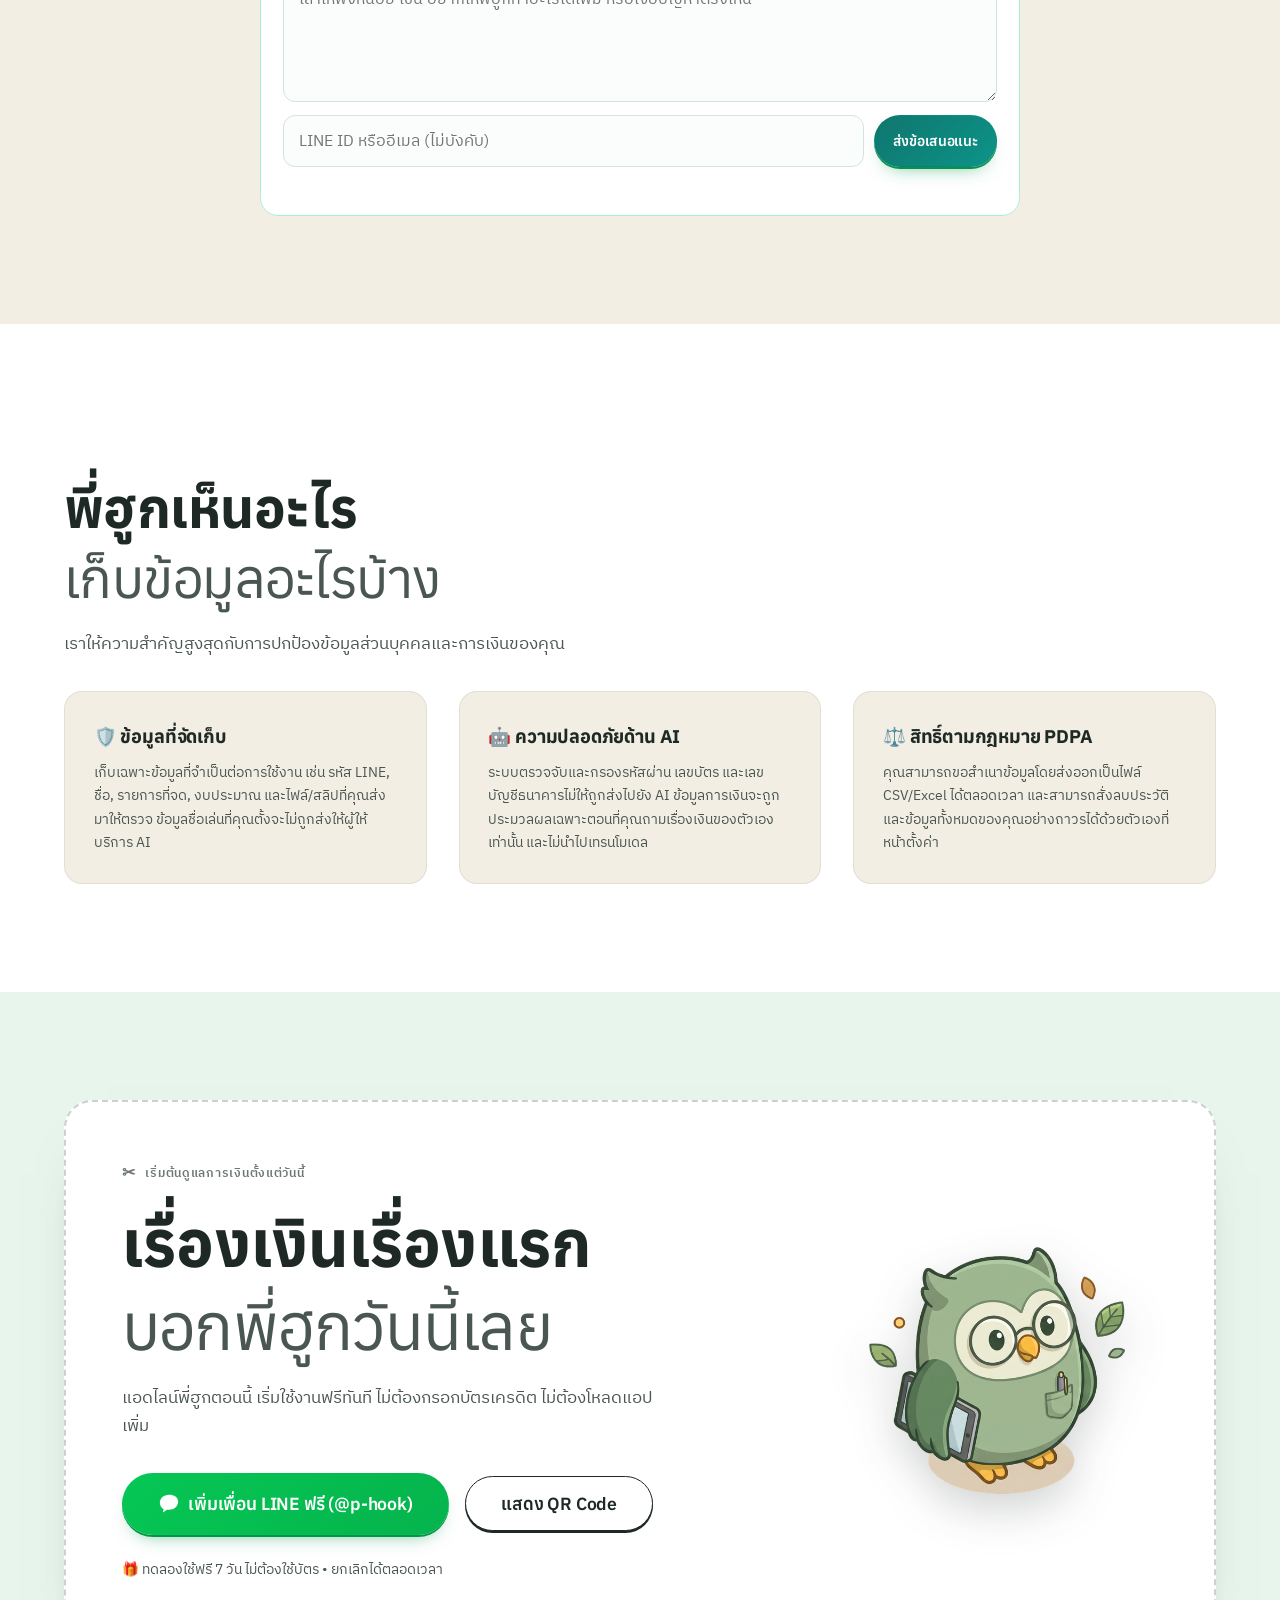
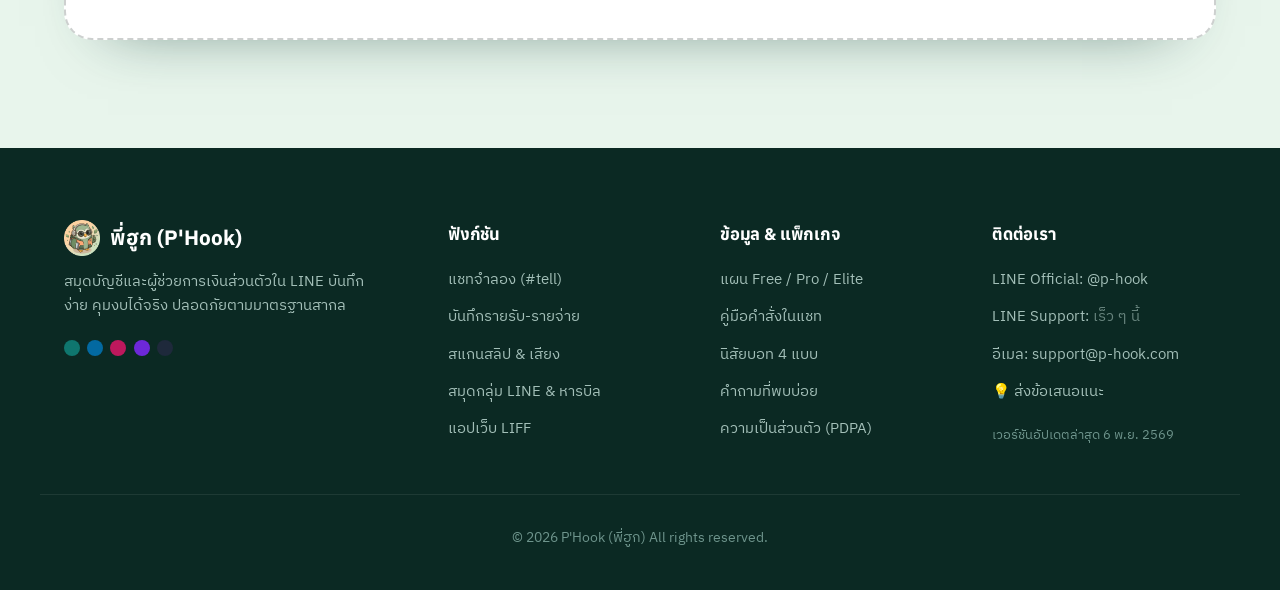
==== commit 7341ed37: "Free plan: 150 MB storage, 5 one-time and 1 recurring reminder Co-Authored-By: Claude Opus 5.5 <nore" ====
--- a/index.html
+++ b/index.html
@@ -664,7 +664,8 @@
               <li><span class="check-icon">✓</span> จัดหมวดหมู่อัตโนมัติ</li>
               <li><span class="check-icon">✓</span> สรุปวันนี้ / เดือนนี้ / สรุปหมวด</li>
               <li><span class="check-icon">✓</span> 1 กระเป๋าเงิน</li>
-              <li><span class="check-icon">✓</span> ตั้งเตือน, โน้ต, คลังไฟล์</li>
+              <li><span class="check-icon">✓</span> โน้ต & คลังไฟล์ (พื้นที่ 150 MB)</li>
+              <li><span class="check-icon">✓</span> เตือนครั้งเดียว 5 รายการ & เตือนประจำ 1 รายการ</li>
               <li><span class="check-icon">✓</span> ทดลองอ่านสลิป 10 ใบ</li>
               <li><span class="check-icon">✓</span> ทดลองจดด้วยเสียง 10 ครั้ง</li>
               <li class="disabled-feature">✕ ตั้งงบ & เตือนเมื่อใกล้เกินงบ</li>
@@ -828,7 +829,7 @@
               <span class="faq-chevron">▾</span>
             </button>
             <div class="faq-answer">
-              <p>แผน Free สามารถจดรายการด้วยข้อความได้ไม่จำกัด จัดหมวดหมู่อัตโนมัติ สรุปวันนี้/เดือนนี้/หมวด แก้และลบรายการล่าสุด ตั้งเตือน โน้ต คลังไฟล์ และทดลองอ่านสลิปได้ 10 ใบ กับจดด้วยเสียงได้ 10 ครั้ง</p>
+              <p>แผน Free สามารถจดรายการด้วยข้อความได้ไม่จำกัด จัดหมวดหมู่อัตโนมัติ สรุปวันนี้/เดือนนี้/หมวด แก้และลบรายการล่าสุด โน้ตและคลังไฟล์ (พื้นที่ 150 MB) ตั้งเตือนแบบครั้งเดียวได้ 5 รายการและเตือนประจำ 1 รายการ และทดลองอ่านสลิปได้ 10 ใบ กับจดด้วยเสียงได้ 10 ครั้ง</p>
             </div>
           </div>
 
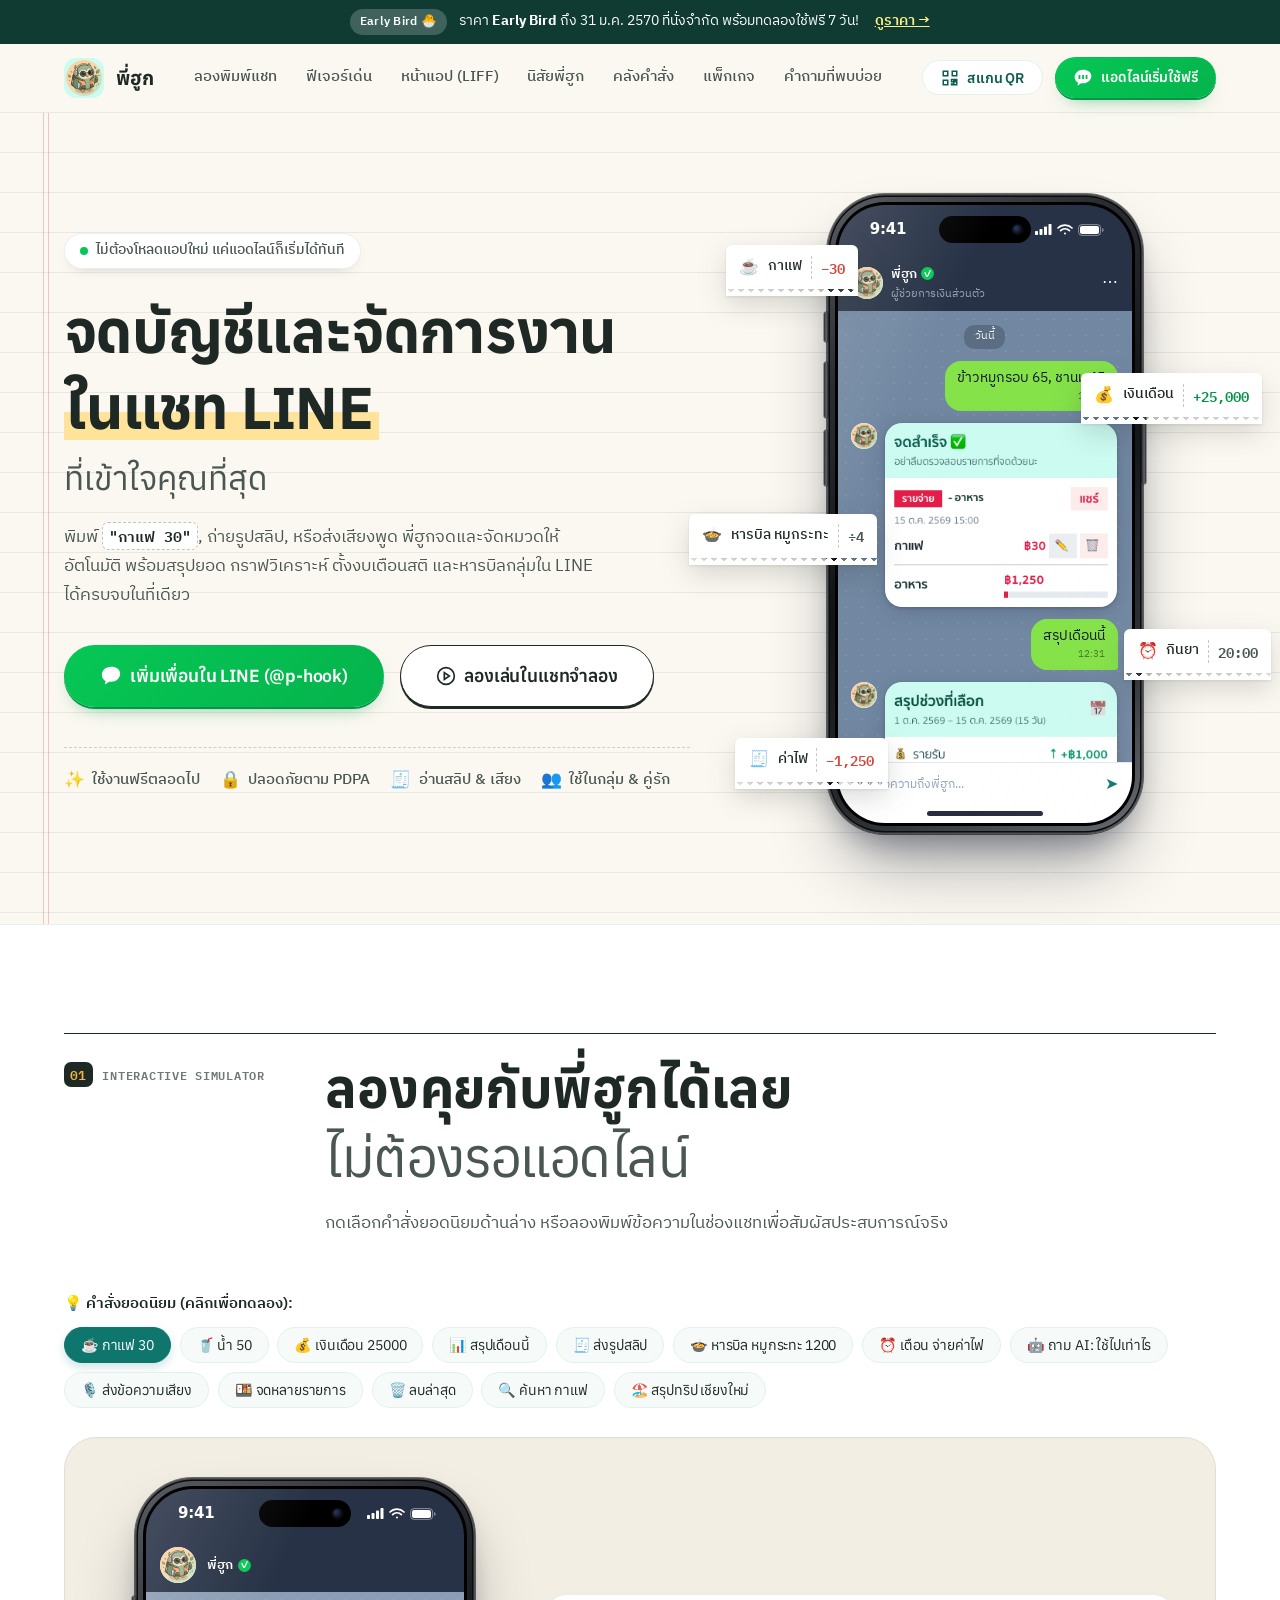
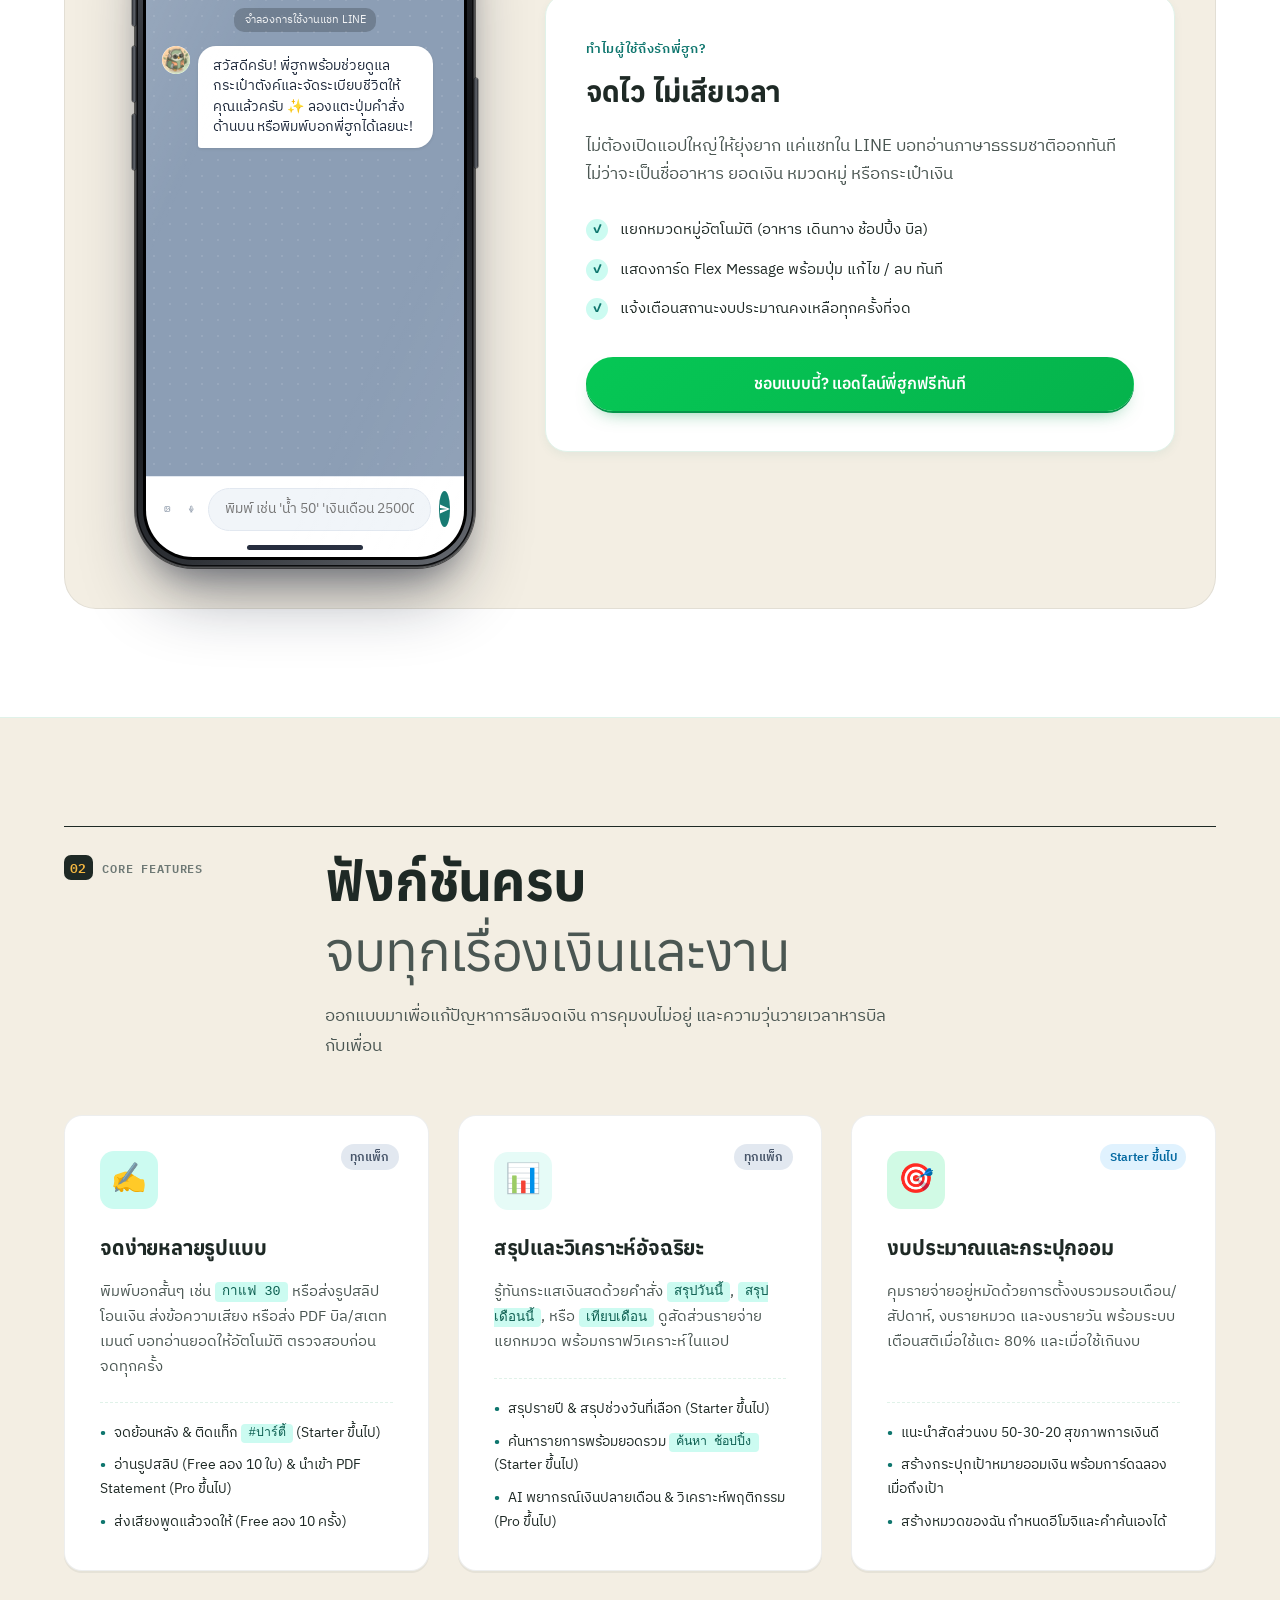
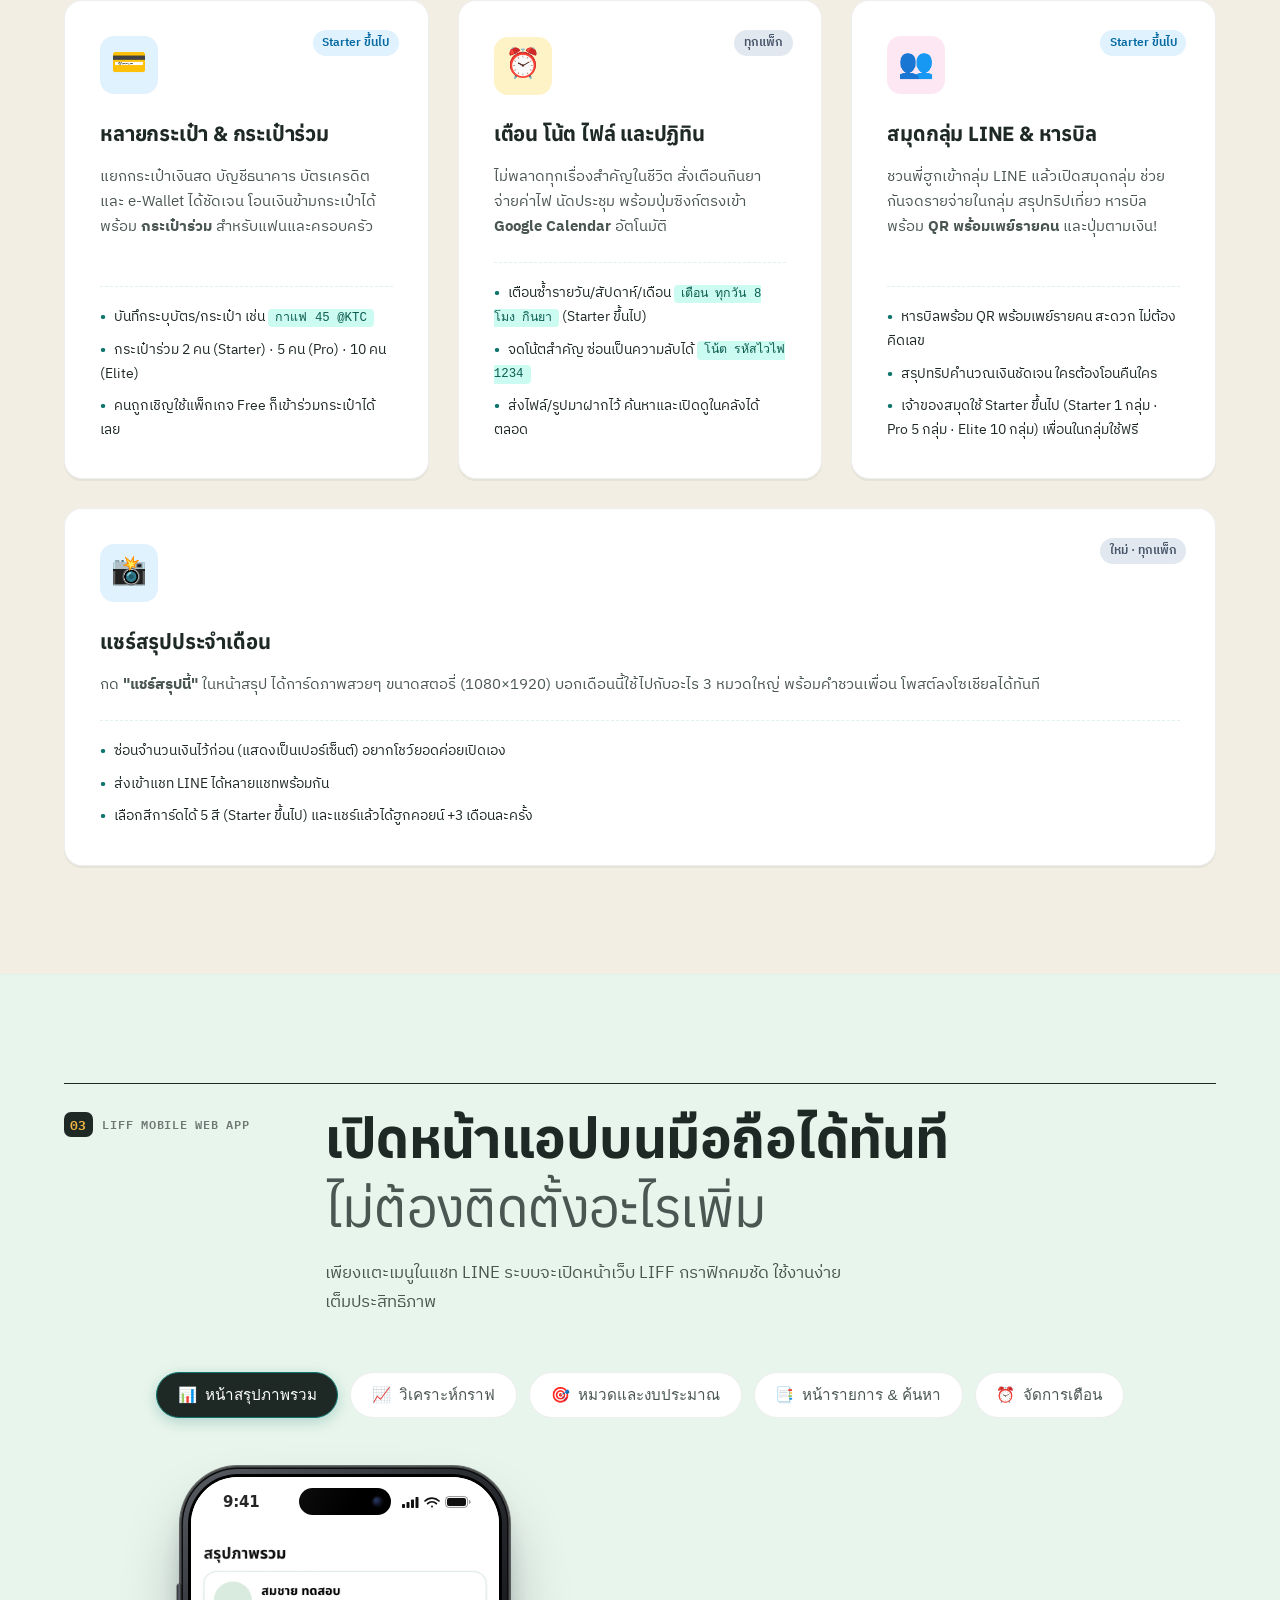
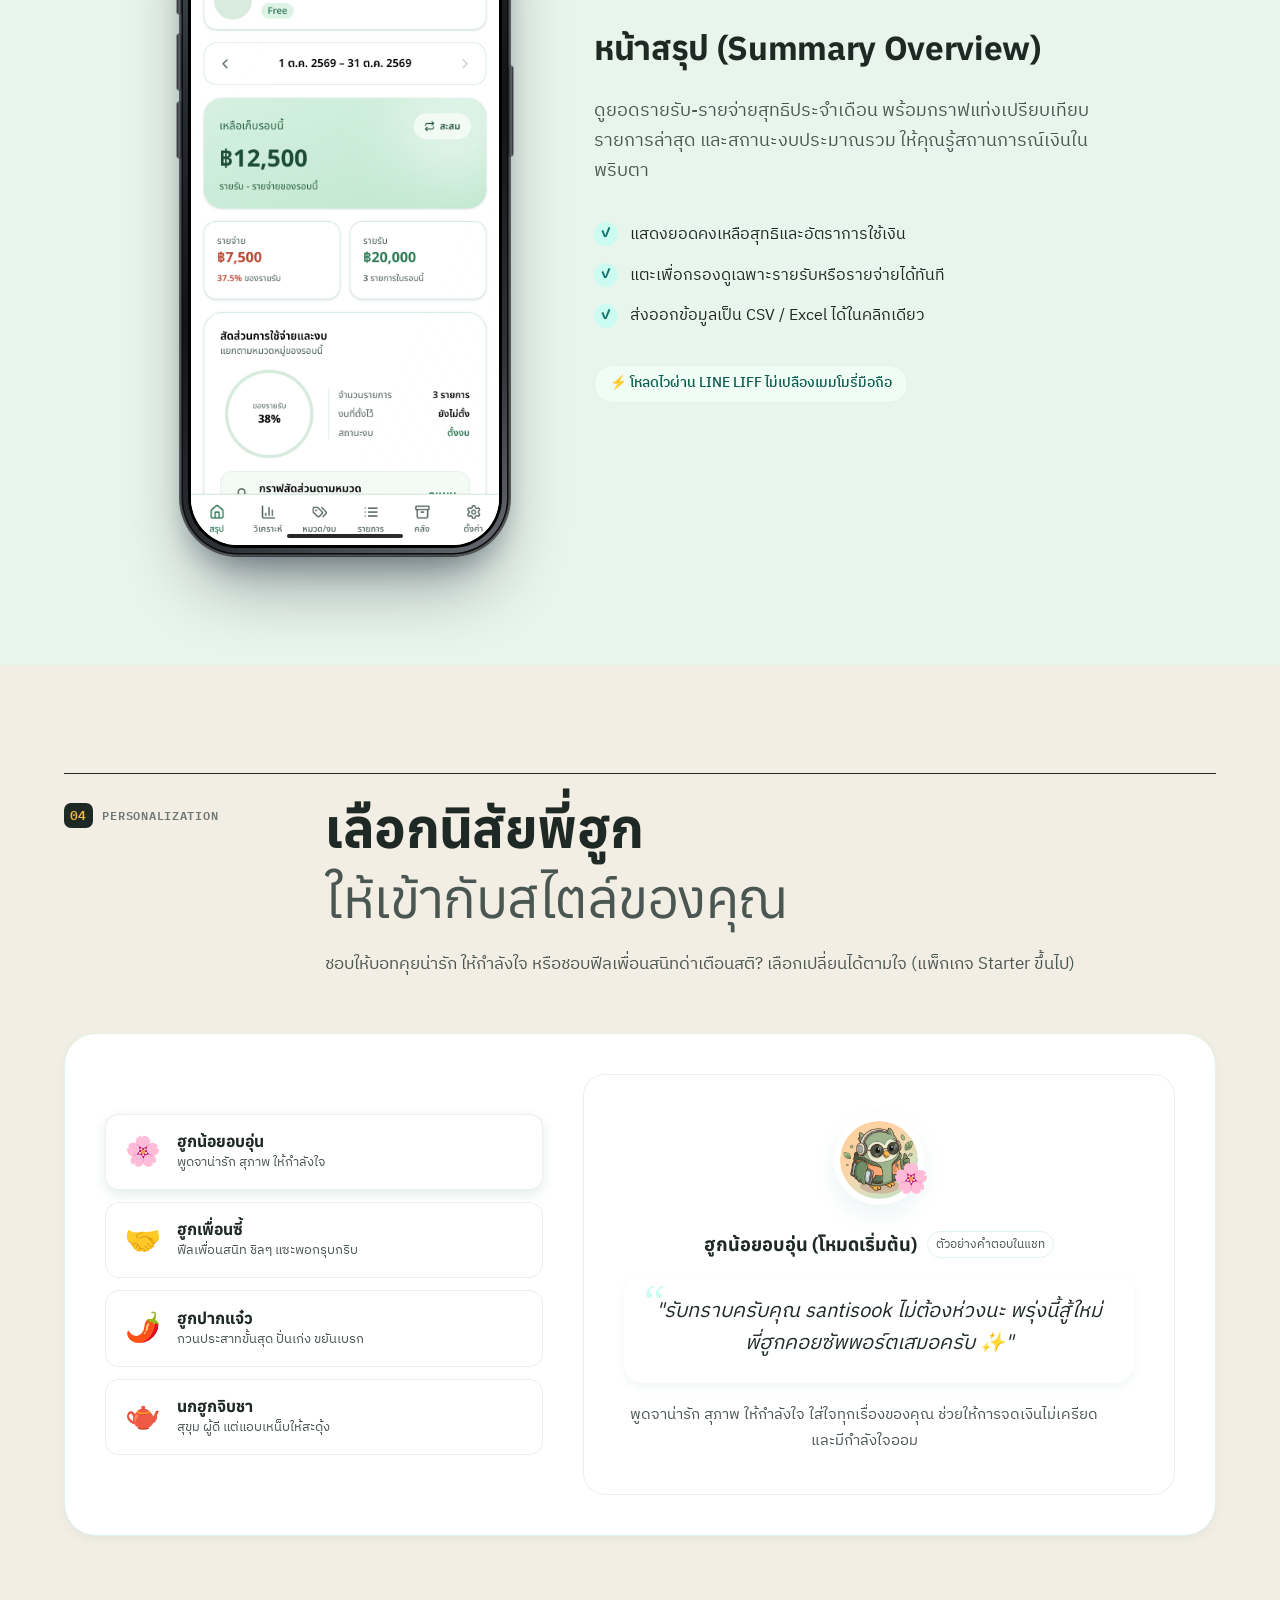
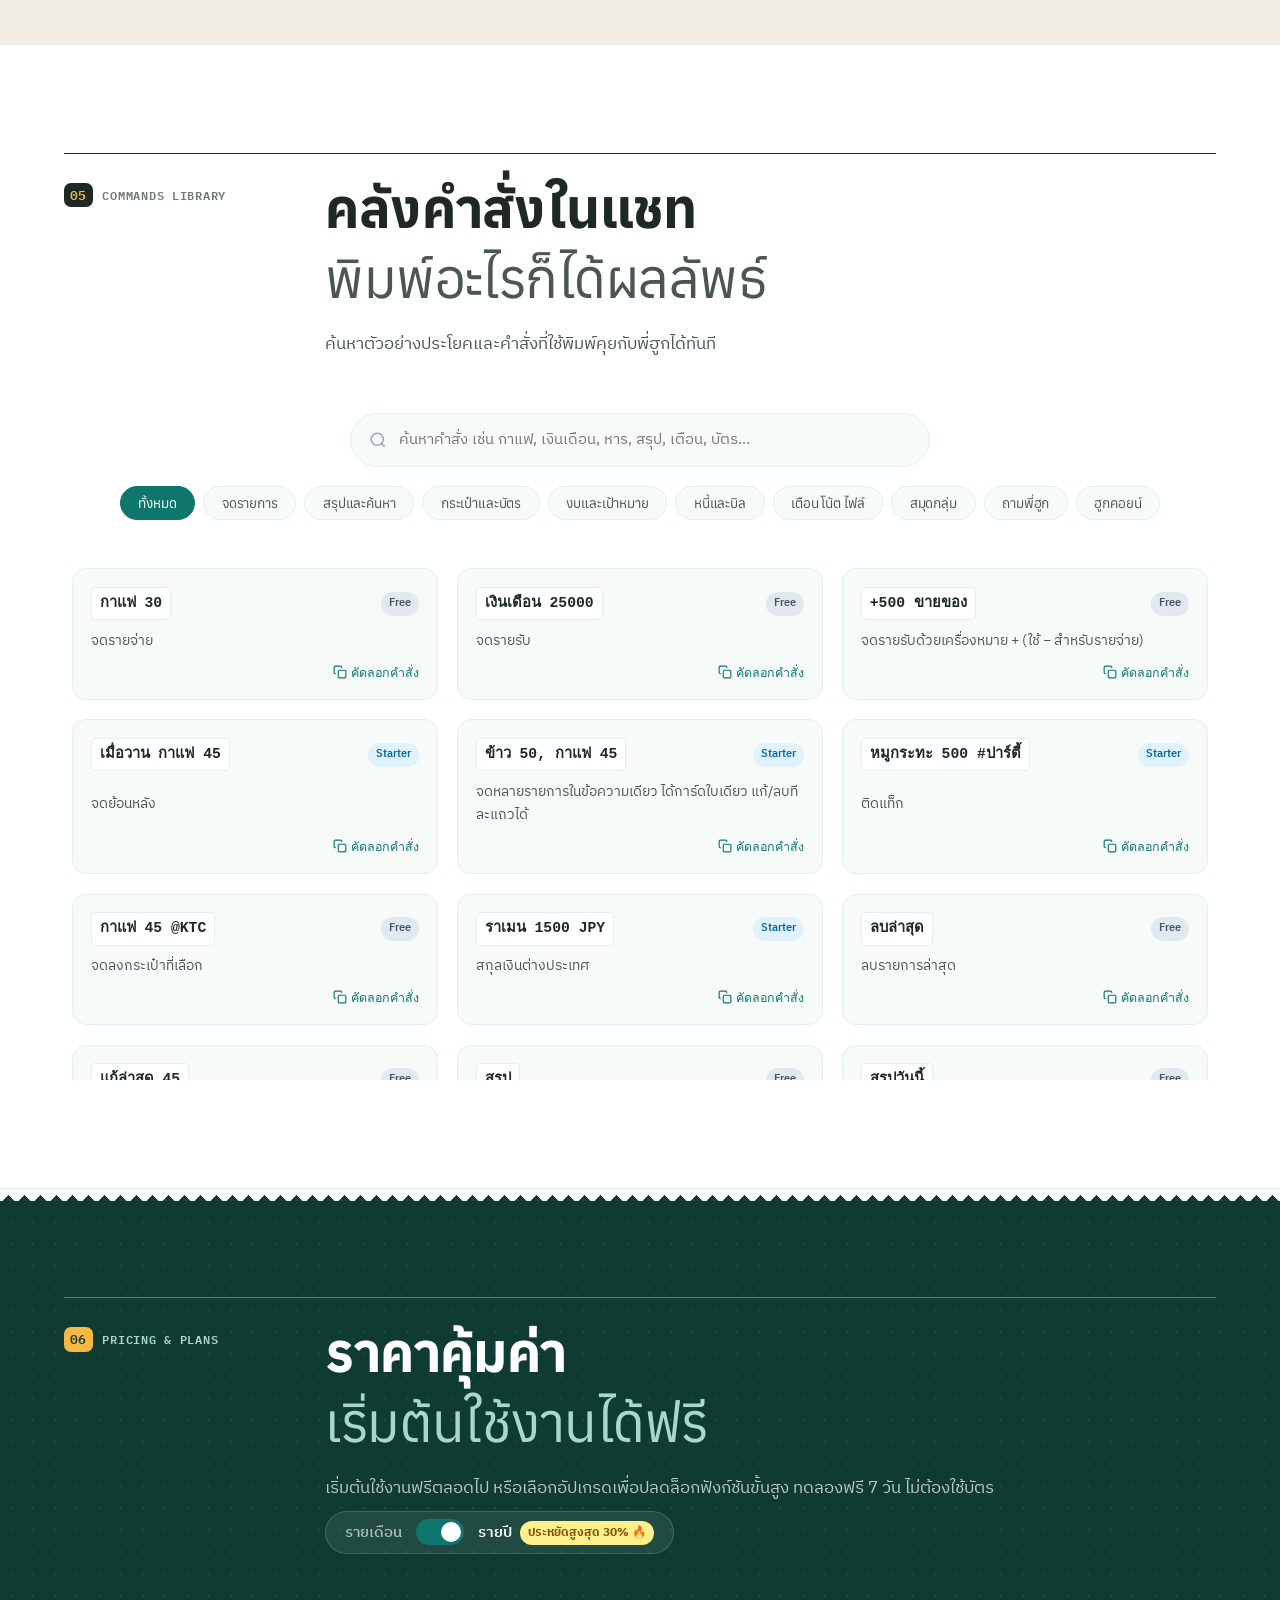
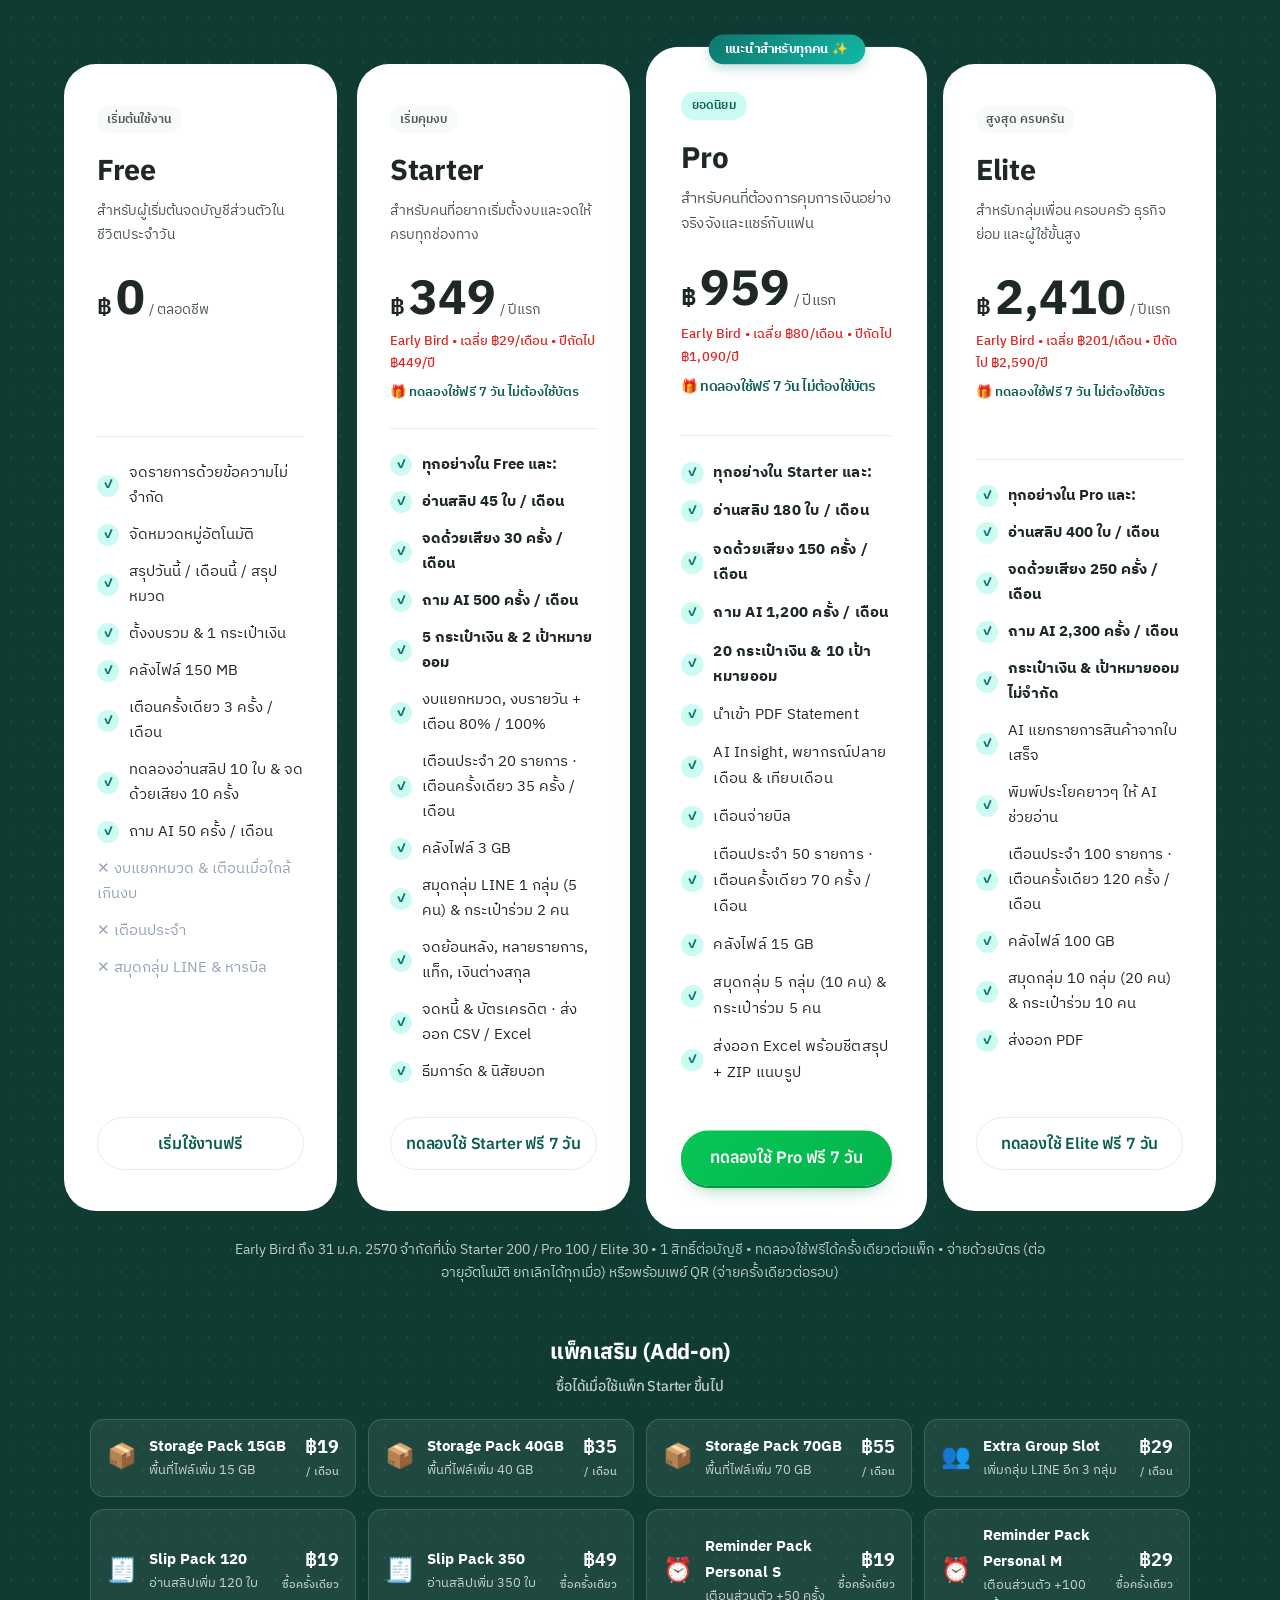
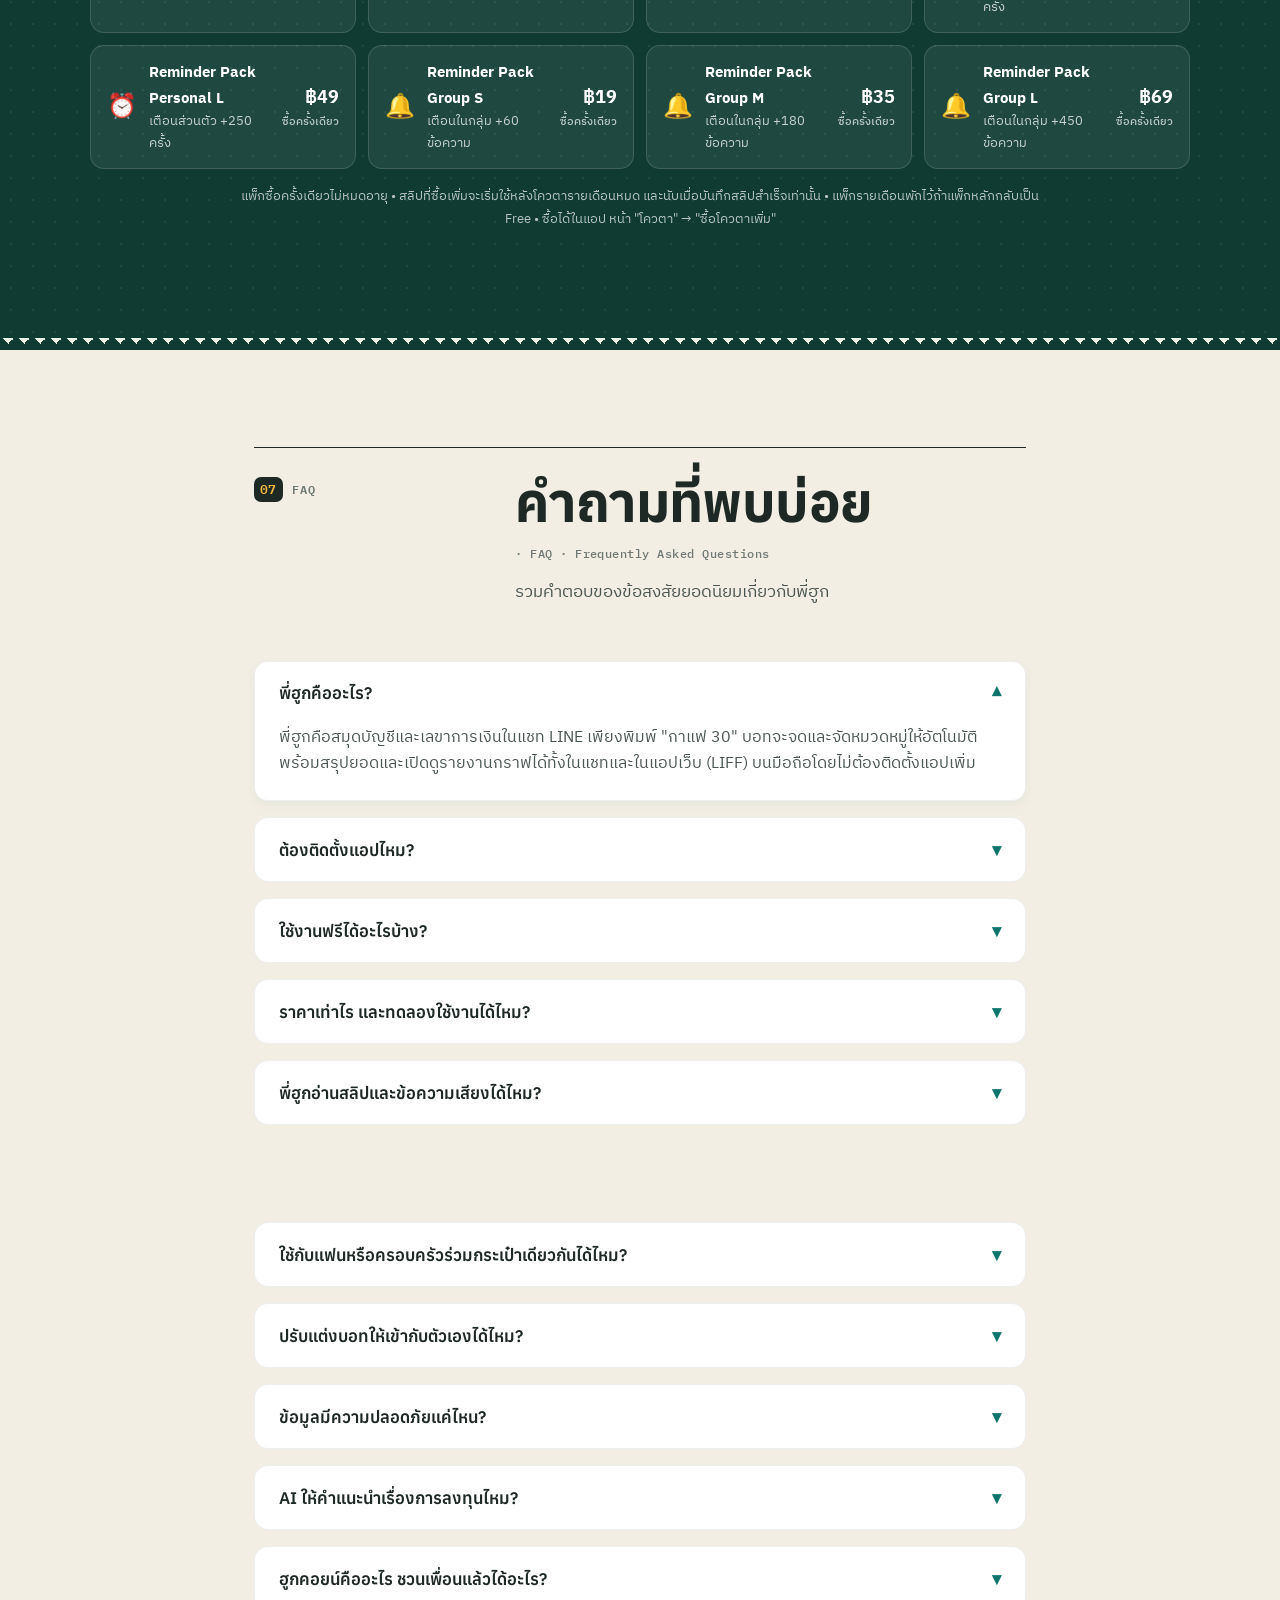
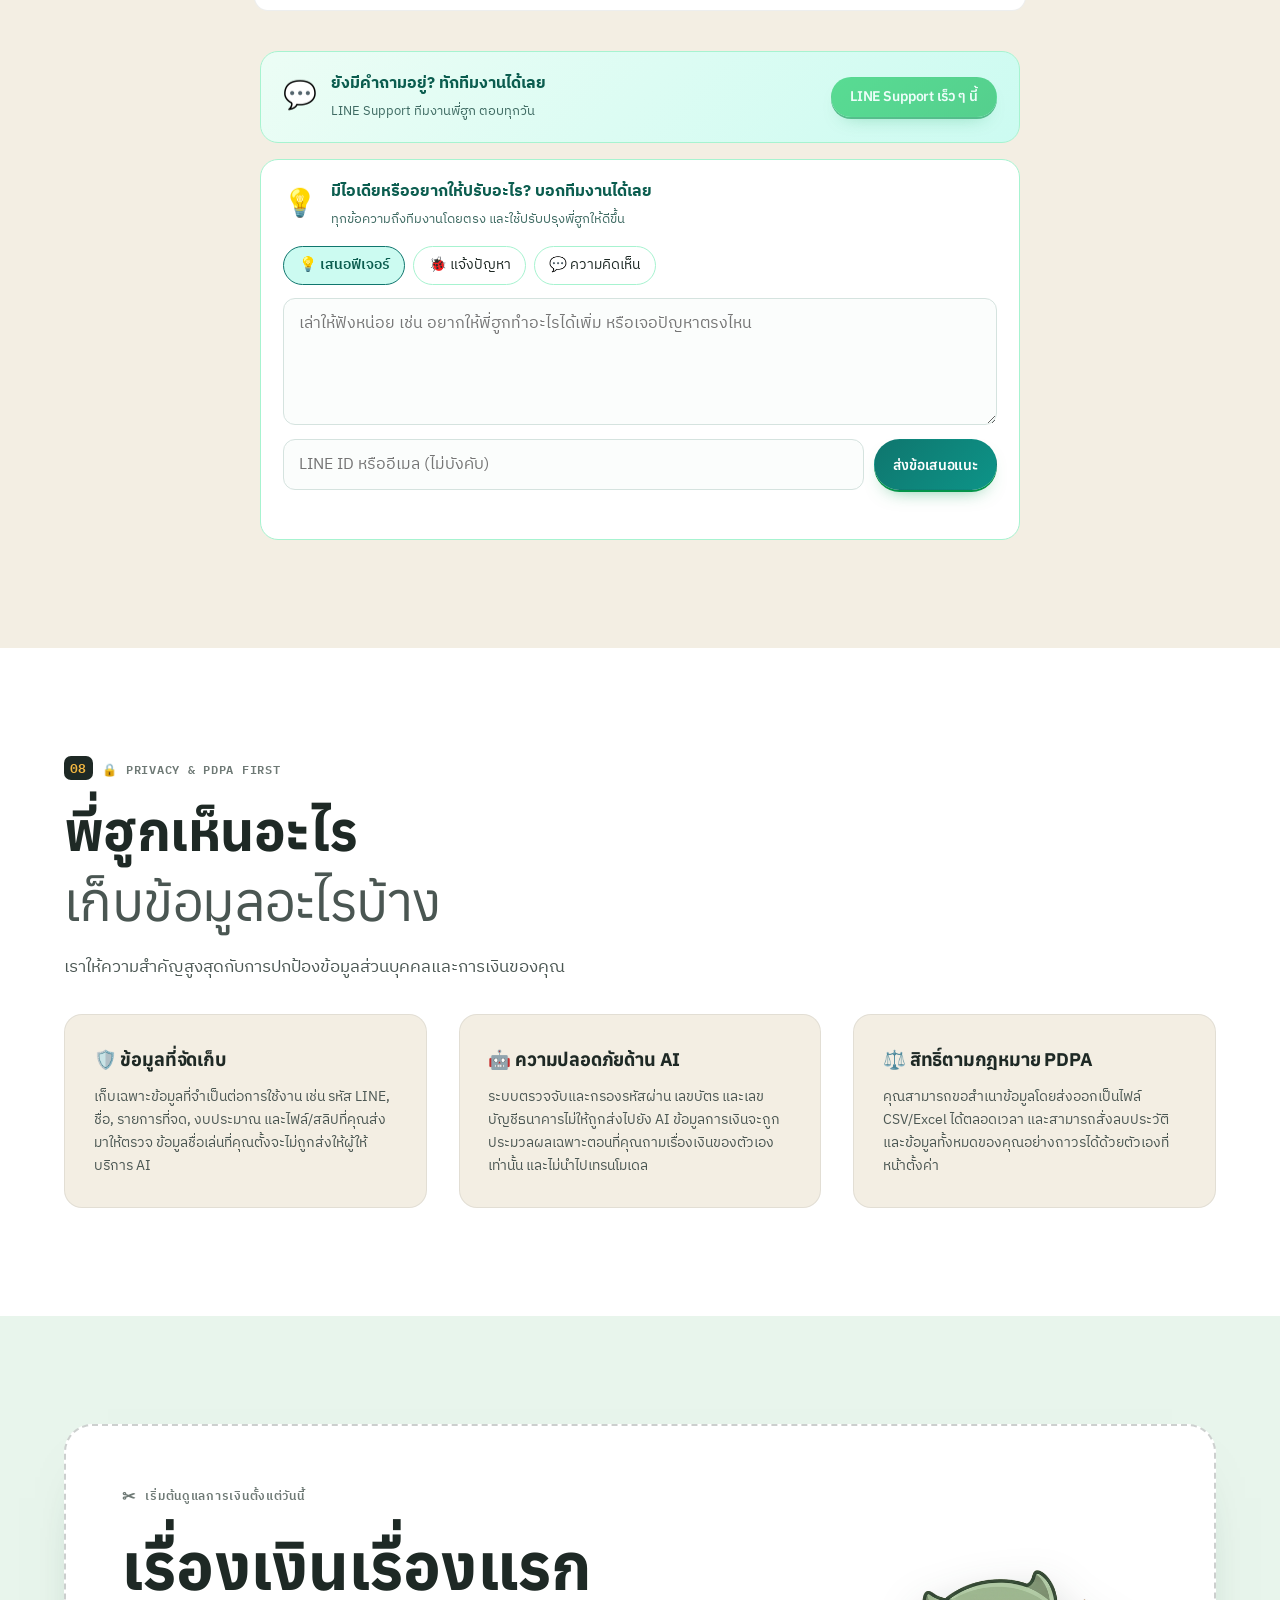
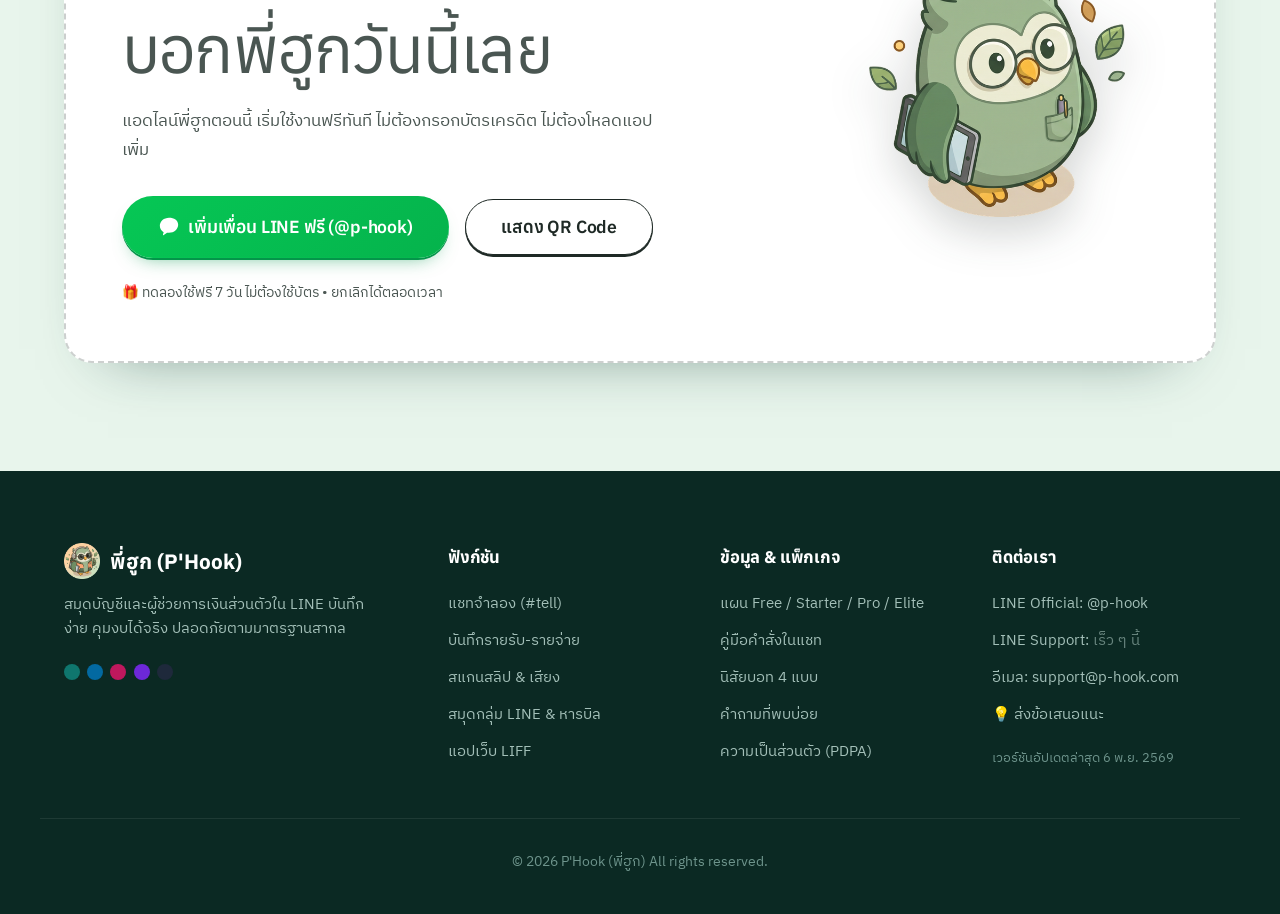
==== commit d413962f: "Pricing, quotas and add-ons from bot commit 22cc365 - Prices: Starter 49/449, Pro 129/1090, Elite 28" ====
--- a/index.html
+++ b/index.html
@@ -27,7 +27,7 @@
   <aside class="announcement-bar" aria-label="Announcement">
     <div class="container announcement-inner">
       <span class="badge-pill">Early Bird 🐣</span>
-      <span>ราคา <strong>Early Bird</strong> ที่นั่งจำกัด พร้อมทดลองใช้ฟรี 7 วัน ไม่ต้องใช้บัตร!</span>
+      <span>ราคา <strong>Early Bird</strong> ถึง 31 ม.ค. 2570 ที่นั่งจำกัด พร้อมทดลองใช้ฟรี 7 วัน!</span>
       <a href="#pricing" class="announcement-link">ดูราคา &rarr;</a>
     </div>
   </aside>
@@ -313,15 +313,15 @@
             <div class="feature-icon-wrapper bg-mint-soft">
               <span>✍️</span>
             </div>
-            <div class="feature-badge plan-free">Free & Pro</div>
+            <div class="feature-badge plan-free">ทุกแพ็ก</div>
             <h3 class="feature-title">จดง่ายหลายรูปแบบ</h3>
             <p class="feature-text">
               พิมพ์บอกสั้นๆ เช่น <code>กาแฟ 30</code> หรือส่งรูปสลิปโอนเงิน ส่งข้อความเสียง หรือส่ง PDF บิล/สเตทเมนต์ บอทอ่านยอดให้อัตโนมัติ ตรวจสอบก่อนจดทุกครั้ง
             </p>
             <ul class="feature-list">
-              <li>จดย้อนหลัง & ติดแท็ก <code>#ปาร์ตี้</code> (Pro)</li>
-              <li>อ่านรูปสลิป/ใบเสร็จ & สเตทเมนต์ PDF (Pro/Elite)</li>
-              <li>ส่งเสียงพูดแล้วจดให้ (Pro)</li>
+              <li>จดย้อนหลัง & ติดแท็ก <code>#ปาร์ตี้</code> (Starter ขึ้นไป)</li>
+              <li>อ่านรูปสลิป (Free ลอง 10 ใบ) & นำเข้า PDF Statement (Pro ขึ้นไป)</li>
+              <li>ส่งเสียงพูดแล้วจดให้ (Free ลอง 10 ครั้ง)</li>
             </ul>
           </div>
 
@@ -330,15 +330,15 @@
             <div class="feature-icon-wrapper bg-teal-soft">
               <span>📊</span>
             </div>
-            <div class="feature-badge plan-free">Free & Pro</div>
+            <div class="feature-badge plan-free">ทุกแพ็ก</div>
             <h3 class="feature-title">สรุปและวิเคราะห์อัจฉริยะ</h3>
             <p class="feature-text">
               รู้ทันกระแสเงินสดด้วยคำสั่ง <code>สรุปวันนี้</code>, <code>สรุปเดือนนี้</code>, หรือ <code>เทียบเดือน</code> ดูสัดส่วนรายจ่ายแยกหมวด พร้อมกราฟวิเคราะห์ในแอป
             </p>
             <ul class="feature-list">
-              <li>สรุปรายสัปดาห์ / รายเดือน / รายปี (Pro)</li>
-              <li>ค้นหารายการพร้อมยอดรวม <code>ค้นหา ช้อปปิ้ง</code> (Pro)</li>
-              <li>AI พยากรณ์เงินปลายเดือน & วิเคราะห์พฤติกรรม (Elite)</li>
+              <li>สรุปรายปี & สรุปช่วงวันที่เลือก (Starter ขึ้นไป)</li>
+              <li>ค้นหารายการพร้อมยอดรวม <code>ค้นหา ช้อปปิ้ง</code> (Starter ขึ้นไป)</li>
+              <li>AI พยากรณ์เงินปลายเดือน & วิเคราะห์พฤติกรรม (Pro ขึ้นไป)</li>
             </ul>
           </div>
 
@@ -347,7 +347,7 @@
             <div class="feature-icon-wrapper bg-emerald-soft">
               <span>🎯</span>
             </div>
-            <div class="feature-badge plan-pro">Pro & Elite</div>
+            <div class="feature-badge plan-starter">Starter ขึ้นไป</div>
             <h3 class="feature-title">งบประมาณและกระปุกออม</h3>
             <p class="feature-text">
               คุมรายจ่ายอยู่หมัดด้วยการตั้งงบรวมรอบเดือน/สัปดาห์, งบรายหมวด และงบรายวัน พร้อมระบบเตือนสติเมื่อใช้แตะ 80% และเมื่อใช้เกินงบ
@@ -364,14 +364,14 @@
             <div class="feature-icon-wrapper bg-sky-soft">
               <span>💳</span>
             </div>
-            <div class="feature-badge plan-pro">Pro & Elite</div>
+            <div class="feature-badge plan-starter">Starter ขึ้นไป</div>
             <h3 class="feature-title">หลายกระเป๋า & กระเป๋าร่วม</h3>
             <p class="feature-text">
               แยกกระเป๋าเงินสด บัญชีธนาคาร บัตรเครดิต และ e-Wallet ได้ชัดเจน โอนเงินข้ามกระเป๋าได้ พร้อม <strong>กระเป๋าร่วม</strong> สำหรับแฟนและครอบครัว
             </p>
             <ul class="feature-list">
               <li>บันทึกระบุบัตร/กระเป๋า เช่น <code>กาแฟ 45 @KTC</code></li>
-              <li>กระเป๋าร่วมแชร์กับแฟน 2 คน (Pro) หรือครอบครัว 10 คน (Elite)</li>
+              <li>กระเป๋าร่วม 2 คน (Starter) · 5 คน (Pro) · 10 คน (Elite)</li>
               <li>คนถูกเชิญใช้แพ็กเกจ Free ก็เข้าร่วมกระเป๋าได้เลย</li>
             </ul>
           </div>
@@ -381,13 +381,13 @@
             <div class="feature-icon-wrapper bg-amber-soft">
               <span>⏰</span>
             </div>
-            <div class="feature-badge plan-free">Free & Pro</div>
+            <div class="feature-badge plan-free">ทุกแพ็ก</div>
             <h3 class="feature-title">เตือน โน้ต ไฟล์ และปฏิทิน</h3>
             <p class="feature-text">
               ไม่พลาดทุกเรื่องสำคัญในชีวิต สั่งเตือนกินยา จ่ายค่าไฟ นัดประชุม พร้อมปุ่มซิงก์ตรงเข้า <strong>Google Calendar</strong> อัตโนมัติ
             </p>
             <ul class="feature-list">
-              <li>เตือนซ้ำรายวัน/สัปดาห์/เดือน <code>เตือน ทุกวัน 8 โมง กินยา</code></li>
+              <li>เตือนซ้ำรายวัน/สัปดาห์/เดือน <code>เตือน ทุกวัน 8 โมง กินยา</code> (Starter ขึ้นไป)</li>
               <li>จดโน้ตสำคัญ ซ่อนเป็นความลับได้ <code>โน้ต รหัสไวไฟ 1234</code></li>
               <li>ส่งไฟล์/รูปมาฝากไว้ ค้นหาและเปิดดูในคลังได้ตลอด</li>
             </ul>
@@ -641,7 +641,7 @@
               <span class="switch-handle"></span>
             </button>
             <span class="billing-label active" id="labelYearly">
-              รายปี <span class="discount-tag">ถูกกว่ารายเดือนสูงสุด 55% 🔥</span>
+              รายปี <span class="discount-tag">ประหยัดสูงสุด 30% 🔥</span>
             </span>
           </div>
         </div>
@@ -663,13 +663,14 @@
               <li><span class="check-icon">✓</span> จดรายการด้วยข้อความไม่จำกัด</li>
               <li><span class="check-icon">✓</span> จัดหมวดหมู่อัตโนมัติ</li>
               <li><span class="check-icon">✓</span> สรุปวันนี้ / เดือนนี้ / สรุปหมวด</li>
-              <li><span class="check-icon">✓</span> 1 กระเป๋าเงิน</li>
-              <li><span class="check-icon">✓</span> โน้ต & คลังไฟล์ (พื้นที่ 150 MB)</li>
-              <li><span class="check-icon">✓</span> เตือนครั้งเดียว 5 รายการ & เตือนประจำ 1 รายการ</li>
-              <li><span class="check-icon">✓</span> ทดลองอ่านสลิป 10 ใบ</li>
-              <li><span class="check-icon">✓</span> ทดลองจดด้วยเสียง 10 ครั้ง</li>
-              <li class="disabled-feature">✕ ตั้งงบ & เตือนเมื่อใกล้เกินงบ</li>
-              <li class="disabled-feature">✕ กลุ่ม LINE & หารบิล</li>
+              <li><span class="check-icon">✓</span> ตั้งงบรวม & 1 กระเป๋าเงิน</li>
+              <li><span class="check-icon">✓</span> คลังไฟล์ 150 MB</li>
+              <li><span class="check-icon">✓</span> เตือนครั้งเดียว 3 ครั้ง / เดือน</li>
+              <li><span class="check-icon">✓</span> ทดลองอ่านสลิป 10 ใบ & จดด้วยเสียง 10 ครั้ง</li>
+              <li><span class="check-icon">✓</span> ถาม AI 50 ครั้ง / เดือน</li>
+              <li class="disabled-feature">✕ งบแยกหมวด & เตือนเมื่อใกล้เกินงบ</li>
+              <li class="disabled-feature">✕ เตือนประจำ</li>
+              <li class="disabled-feature">✕ สมุดกลุ่ม LINE & หารบิล</li>
             </ul>
 
             <a href="https://line.me/R/ti/p/@p-hook" class="btn btn-outline btn-block">
@@ -691,13 +692,17 @@
 
             <ul class="plan-features">
               <li><span class="check-icon">✓</span> <strong>ทุกอย่างใน Free และ:</strong></li>
-              <li><span class="check-icon">✓</span> <strong>อ่านสลิป 60 ใบ / เดือน</strong></li>
+              <li><span class="check-icon">✓</span> <strong>อ่านสลิป 45 ใบ / เดือน</strong></li>
               <li><span class="check-icon">✓</span> <strong>จดด้วยเสียง 30 ครั้ง / เดือน</strong></li>
+              <li><span class="check-icon">✓</span> <strong>ถาม AI 500 ครั้ง / เดือน</strong></li>
               <li><span class="check-icon">✓</span> <strong>5 กระเป๋าเงิน & 2 เป้าหมายออม</strong></li>
-              <li><span class="check-icon">✓</span> งบรายวัน / สัปดาห์ + เตือนเมื่อใกล้เกินงบ</li>
-              <li><span class="check-icon">✓</span> กลุ่ม LINE 1 กลุ่ม (5 คน)</li>
-              <li><span class="check-icon">✓</span> ส่งออก CSV / Excel & หลายสกุลเงิน</li>
-              <li><span class="check-icon">✓</span> เลือกสีการ์ด 5 ธีม & นิสัยบอท 4 แบบ</li>
+              <li><span class="check-icon">✓</span> งบแยกหมวด, งบรายวัน + เตือน 80% / 100%</li>
+              <li><span class="check-icon">✓</span> เตือนประจำ 20 รายการ · เตือนครั้งเดียว 35 ครั้ง / เดือน</li>
+              <li><span class="check-icon">✓</span> คลังไฟล์ 3 GB</li>
+              <li><span class="check-icon">✓</span> สมุดกลุ่ม LINE 1 กลุ่ม (5 คน) & กระเป๋าร่วม 2 คน</li>
+              <li><span class="check-icon">✓</span> จดย้อนหลัง, หลายรายการ, แท็ก, เงินต่างสกุล</li>
+              <li><span class="check-icon">✓</span> จดหนี้ & บัตรเครดิต · ส่งออก CSV / Excel</li>
+              <li><span class="check-icon">✓</span> ธีมการ์ด & นิสัยบอท</li>
             </ul>
 
             <a href="https://line.me/R/ti/p/@p-hook" class="btn btn-outline btn-block">
@@ -720,14 +725,17 @@
 
             <ul class="plan-features">
               <li><span class="check-icon">✓</span> <strong>ทุกอย่างใน Starter และ:</strong></li>
-              <li><span class="check-icon">✓</span> <strong>อ่านสลิป 250 ใบ / เดือน</strong></li>
-              <li><span class="check-icon">✓</span> <strong>จดด้วยเสียง 200 ครั้ง / เดือน</strong></li>
+              <li><span class="check-icon">✓</span> <strong>อ่านสลิป 180 ใบ / เดือน</strong></li>
+              <li><span class="check-icon">✓</span> <strong>จดด้วยเสียง 150 ครั้ง / เดือน</strong></li>
+              <li><span class="check-icon">✓</span> <strong>ถาม AI 1,200 ครั้ง / เดือน</strong></li>
               <li><span class="check-icon">✓</span> <strong>20 กระเป๋าเงิน & 10 เป้าหมายออม</strong></li>
-              <li><span class="check-icon">✓</span> นำเข้า PDF Statement 10 ไฟล์ / เดือน</li>
-              <li><span class="check-icon">✓</span> AI Insight + พยากรณ์เงินปลายเดือน</li>
+              <li><span class="check-icon">✓</span> นำเข้า PDF Statement</li>
+              <li><span class="check-icon">✓</span> AI Insight, พยากรณ์ปลายเดือน & เทียบเดือน</li>
               <li><span class="check-icon">✓</span> เตือนจ่ายบิล</li>
-              <li><span class="check-icon">✓</span> กลุ่ม LINE 5 กลุ่ม (กลุ่มละ 10 คน)</li>
-              <li><span class="check-icon">✓</span> ส่งออก ZIP</li>
+              <li><span class="check-icon">✓</span> เตือนประจำ 50 รายการ · เตือนครั้งเดียว 70 ครั้ง / เดือน</li>
+              <li><span class="check-icon">✓</span> คลังไฟล์ 15 GB</li>
+              <li><span class="check-icon">✓</span> สมุดกลุ่ม 5 กลุ่ม (10 คน) & กระเป๋าร่วม 5 คน</li>
+              <li><span class="check-icon">✓</span> ส่งออก Excel พร้อมชีตสรุป + ZIP แนบรูป</li>
             </ul>
 
             <a href="https://line.me/R/ti/p/@p-hook" class="btn btn-primary btn-block btn-line shadow-hover">
@@ -749,13 +757,15 @@
 
             <ul class="plan-features">
               <li><span class="check-icon">✓</span> <strong>ทุกอย่างใน Pro และ:</strong></li>
-              <li><span class="check-icon">✓</span> <strong>อ่านสลิป 600 ใบ / เดือน</strong></li>
-              <li><span class="check-icon">✓</span> <strong>จดด้วยเสียง 400 ครั้ง / เดือน</strong></li>
+              <li><span class="check-icon">✓</span> <strong>อ่านสลิป 400 ใบ / เดือน</strong></li>
+              <li><span class="check-icon">✓</span> <strong>จดด้วยเสียง 250 ครั้ง / เดือน</strong></li>
+              <li><span class="check-icon">✓</span> <strong>ถาม AI 2,300 ครั้ง / เดือน</strong></li>
               <li><span class="check-icon">✓</span> <strong>กระเป๋าเงิน & เป้าหมายออมไม่จำกัด</strong></li>
-              <li><span class="check-icon">✓</span> นำเข้า PDF Statement 30 ไฟล์ / เดือน</li>
               <li><span class="check-icon">✓</span> AI แยกรายการสินค้าจากใบเสร็จ</li>
               <li><span class="check-icon">✓</span> พิมพ์ประโยคยาวๆ ให้ AI ช่วยอ่าน</li>
-              <li><span class="check-icon">✓</span> กลุ่ม LINE 10 กลุ่ม (กลุ่มละ 20 คน)</li>
+              <li><span class="check-icon">✓</span> เตือนประจำ 100 รายการ · เตือนครั้งเดียว 120 ครั้ง / เดือน</li>
+              <li><span class="check-icon">✓</span> คลังไฟล์ 100 GB</li>
+              <li><span class="check-icon">✓</span> สมุดกลุ่ม 10 กลุ่ม (20 คน) & กระเป๋าร่วม 10 คน</li>
               <li><span class="check-icon">✓</span> ส่งออก PDF</li>
             </ul>
 
@@ -769,19 +779,23 @@
           <span>เลื่อนดูแผนอื่น</span>
           <button type="button" id="pricingNext" aria-label="ดูแผนถัดไป">›</button>
         </div>
-        <p class="pricing-footnote">Early Bird: ที่นั่งจำกัด 1 สิทธิ์ต่อบัญชี • ทดลองใช้ฟรีได้ครั้งเดียวต่อแพ็ก • จ่ายด้วยบัตร (ต่ออายุอัตโนมัติ ยกเลิกได้ทุกเมื่อ) หรือพร้อมเพย์ QR (จ่ายครั้งเดียวต่อรอบ)</p>
+        <p class="pricing-footnote">Early Bird ถึง 31 ม.ค. 2570 จำกัดที่นั่ง Starter 200 / Pro 100 / Elite 30 • 1 สิทธิ์ต่อบัญชี • ทดลองใช้ฟรีได้ครั้งเดียวต่อแพ็ก • จ่ายด้วยบัตร (ต่ออายุอัตโนมัติ ยกเลิกได้ทุกเมื่อ) หรือพร้อมเพย์ QR (จ่ายครั้งเดียวต่อรอบ)</p>
 
         <div class="addons" id="addons">
-          <h3 class="addons-title">แพ็กเสริม (Add-on) <span>ซื้อเพิ่มได้เมื่อใช้แพ็กเสียเงินอยู่</span></h3>
+          <h3 class="addons-title">แพ็กเสริม (Add-on) <span>ซื้อได้เมื่อใช้แพ็ก Starter ขึ้นไป</span></h3>
           <div class="addon-grid">
-            <div class="addon-item"><span class="addon-ico">📦</span><div><strong>Storage Pack 10GB</strong><small>พื้นที่เก็บไฟล์ 10 GB</small></div><b>฿15<em>/ เดือน</em></b></div>
-            <div class="addon-item"><span class="addon-ico">📦</span><div><strong>Storage Pack 30GB</strong><small>พื้นที่เก็บไฟล์ 30 GB</small></div><b>฿29<em>/ เดือน</em></b></div>
-            <div class="addon-item"><span class="addon-ico">📦</span><div><strong>Storage Pack 50GB</strong><small>พื้นที่เก็บไฟล์ 50 GB</small></div><b>฿45<em>/ เดือน</em></b></div>
-            <div class="addon-item"><span class="addon-ico">👥</span><div><strong>Extra Group Slot</strong><small>เพิ่มกลุ่ม LINE อีก 2 กลุ่ม</small></div><b>฿29<em>/ เดือน</em></b></div>
-            <div class="addon-item"><span class="addon-ico">⏰</span><div><strong>Alert Booster S</strong><small>เพิ่มการเตือนที่รออยู่ +50</small></div><b>฿15<em>ซื้อครั้งเดียว</em></b></div>
-            <div class="addon-item"><span class="addon-ico">⏰</span><div><strong>Alert Booster L</strong><small>เพิ่มการเตือนที่รออยู่ +150</small></div><b>฿35<em>ซื้อครั้งเดียว</em></b></div>
-            <div class="addon-item"><span class="addon-ico">🧾</span><div><strong>Slip Pack 100</strong><small>อ่านสลิปเพิ่ม 100 ใบ</small></div><b>฿19<em>ซื้อครั้งเดียว</em></b></div>
-            <div class="addon-item"><span class="addon-ico">🧾</span><div><strong>Slip Pack 300</strong><small>อ่านสลิปเพิ่ม 300 ใบ</small></div><b>฿49<em>ซื้อครั้งเดียว</em></b></div>
+            <div class="addon-item"><span class="addon-ico">📦</span><div><strong>Storage Pack 15GB</strong><small>พื้นที่ไฟล์เพิ่ม 15 GB</small></div><b>฿19<em>/ เดือน</em></b></div>
+            <div class="addon-item"><span class="addon-ico">📦</span><div><strong>Storage Pack 40GB</strong><small>พื้นที่ไฟล์เพิ่ม 40 GB</small></div><b>฿35<em>/ เดือน</em></b></div>
+            <div class="addon-item"><span class="addon-ico">📦</span><div><strong>Storage Pack 70GB</strong><small>พื้นที่ไฟล์เพิ่ม 70 GB</small></div><b>฿55<em>/ เดือน</em></b></div>
+            <div class="addon-item"><span class="addon-ico">👥</span><div><strong>Extra Group Slot</strong><small>เพิ่มกลุ่ม LINE อีก 3 กลุ่ม</small></div><b>฿29<em>/ เดือน</em></b></div>
+            <div class="addon-item"><span class="addon-ico">🧾</span><div><strong>Slip Pack 120</strong><small>อ่านสลิปเพิ่ม 120 ใบ</small></div><b>฿19<em>ซื้อครั้งเดียว</em></b></div>
+            <div class="addon-item"><span class="addon-ico">🧾</span><div><strong>Slip Pack 350</strong><small>อ่านสลิปเพิ่ม 350 ใบ</small></div><b>฿49<em>ซื้อครั้งเดียว</em></b></div>
+            <div class="addon-item"><span class="addon-ico">⏰</span><div><strong>Reminder Pack Personal S</strong><small>เตือนส่วนตัว +50 ครั้ง</small></div><b>฿19<em>ซื้อครั้งเดียว</em></b></div>
+            <div class="addon-item"><span class="addon-ico">⏰</span><div><strong>Reminder Pack Personal M</strong><small>เตือนส่วนตัว +100 ครั้ง</small></div><b>฿29<em>ซื้อครั้งเดียว</em></b></div>
+            <div class="addon-item"><span class="addon-ico">⏰</span><div><strong>Reminder Pack Personal L</strong><small>เตือนส่วนตัว +250 ครั้ง</small></div><b>฿49<em>ซื้อครั้งเดียว</em></b></div>
+            <div class="addon-item"><span class="addon-ico">🔔</span><div><strong>Reminder Pack Group S</strong><small>เตือนในกลุ่ม +60 ข้อความ</small></div><b>฿19<em>ซื้อครั้งเดียว</em></b></div>
+            <div class="addon-item"><span class="addon-ico">🔔</span><div><strong>Reminder Pack Group M</strong><small>เตือนในกลุ่ม +180 ข้อความ</small></div><b>฿35<em>ซื้อครั้งเดียว</em></b></div>
+            <div class="addon-item"><span class="addon-ico">🔔</span><div><strong>Reminder Pack Group L</strong><small>เตือนในกลุ่ม +450 ข้อความ</small></div><b>฿69<em>ซื้อครั้งเดียว</em></b></div>
           </div>
           <p class="addons-note">แพ็กซื้อครั้งเดียวไม่หมดอายุ • สลิปที่ซื้อเพิ่มจะเริ่มใช้หลังโควตารายเดือนหมด และนับเมื่อบันทึกสลิปสำเร็จเท่านั้น • แพ็กรายเดือนพักไว้ถ้าแพ็กหลักกลับเป็น Free • ซื้อได้ในแอป หน้า "โควตา" → "ซื้อโควตาเพิ่ม"</p>
         </div>
@@ -829,7 +843,7 @@
               <span class="faq-chevron">▾</span>
             </button>
             <div class="faq-answer">
-              <p>แผน Free สามารถจดรายการด้วยข้อความได้ไม่จำกัด จัดหมวดหมู่อัตโนมัติ สรุปวันนี้/เดือนนี้/หมวด แก้และลบรายการล่าสุด โน้ตและคลังไฟล์ (พื้นที่ 150 MB) ตั้งเตือนแบบครั้งเดียวได้ 5 รายการและเตือนประจำ 1 รายการ และทดลองอ่านสลิปได้ 10 ใบ กับจดด้วยเสียงได้ 10 ครั้ง</p>
+              <p>แผน Free จดรายการด้วยข้อความได้ไม่จำกัด จัดหมวดหมู่อัตโนมัติ สรุปวันนี้/เดือนนี้/หมวด ตั้งงบรวม แก้และลบรายการล่าสุด มีคลังไฟล์ 150 MB เตือนครั้งเดียว 3 ครั้งต่อเดือน ถาม AI 50 ครั้งต่อเดือน และทดลองอ่านสลิป 10 ใบกับจดด้วยเสียง 10 ครั้ง</p>
             </div>
           </div>
 
@@ -840,7 +854,7 @@
               <span class="faq-chevron">▾</span>
             </button>
             <div class="faq-answer">
-              <p>มี 3 แพ็กเสียเงิน: Starter 49 บาท/เดือน (349 บาท/ปี), Pro 129 บาท/เดือน (699 บาท/ปี) และ Elite 299 บาท/เดือน (1,990 บาท/ปี) ตอนนี้มีราคา Early Bird ที่นั่งจำกัด (รายเดือนลดเฉพาะเดือนแรก รายปีลดเฉพาะปีแรก) ทุกแพ็กทดลองใช้ฟรี 7 วัน ไม่ต้องใช้บัตร (ครั้งเดียวต่อแพ็ก) จ่ายด้วยบัตร (ต่ออายุอัตโนมัติ ยกเลิกได้ทุกเมื่อ) หรือพร้อมเพย์ QR (จ่ายครั้งเดียวต่อรอบ)</p>
+              <p>มี 3 แพ็กเสียเงิน: Starter 49 บาท/เดือน (449 บาท/ปี), Pro 129 บาท/เดือน (1,090 บาท/ปี) และ Elite 289 บาท/เดือน (2,590 บาท/ปี) จ่ายรายปีประหยัดสูงสุด 30% ตอนนี้มีราคา Early Bird ถึง 31 ม.ค. 2570 (จำกัดที่นั่ง) เดือนแรก 39 / 99 / 219 บาท หรือปีแรก 349 / 959 / 2,410 บาท ทุกแพ็กทดลองใช้ฟรี 7 วัน (ครั้งเดียวต่อแพ็ก) จ่ายด้วยบัตร (ต่ออายุอัตโนมัติ ยกเลิกได้ทุกเมื่อ) หรือพร้อมเพย์ QR (จ่ายครั้งเดียวต่อรอบ)</p>
             </div>
           </div>
 
@@ -873,7 +887,7 @@
               <span class="faq-chevron">▾</span>
             </button>
             <div class="faq-answer">
-              <p>ได้ครับ ด้วยฟีเจอร์ "กระเป๋าร่วม" (Shared Wallet) แผน Pro รองรับ 2 คน (เหมาะกับแฟนหรือคู่ชีวิต) และแผน Elite รองรับสูงสุด 10 คน ที่สำคัญคือคนที่ได้รับคำเชิญแม้ใช้แผน Free ก็สามารถเข้าร่วมกระเป๋าได้ทันที</p>
+              <p>ได้ครับ ด้วยฟีเจอร์ "กระเป๋าร่วม" (Shared Wallet) แผน Starter รองรับ 2 คน (เหมาะกับแฟนหรือคู่ชีวิต) Pro 5 คน และ Elite สูงสุด 10 คน ที่สำคัญคือคนที่ได้รับคำเชิญแม้ใช้แผน Free ก็สามารถเข้าร่วมกระเป๋าได้ทันที</p>
             </div>
           </div>
 
@@ -1093,7 +1107,7 @@
 
       <div class="footer-links-col">
         <h4>ข้อมูล & แพ็กเกจ</h4>
-        <a href="#pricing">แผน Free / Pro / Elite</a>
+        <a href="#pricing">แผน Free / Starter / Pro / Elite</a>
         <a href="#commands">คู่มือคำสั่งในแชท</a>
         <a href="#personas">นิสัยบอท 4 แบบ</a>
         <a href="#faq">คำถามที่พบบ่อย</a>
@@ -1116,8 +1130,8 @@
   </footer>
 
   <!-- Scripts -->
-  <script src="simulator.js?v=2"></script>
-  <script src="app.js?v=15"></script>
+  <script src="simulator.js?v=3"></script>
+  <script src="app.js?v=16"></script>
   <script src="motion.js?v=2"></script>
 </body>
 </html>
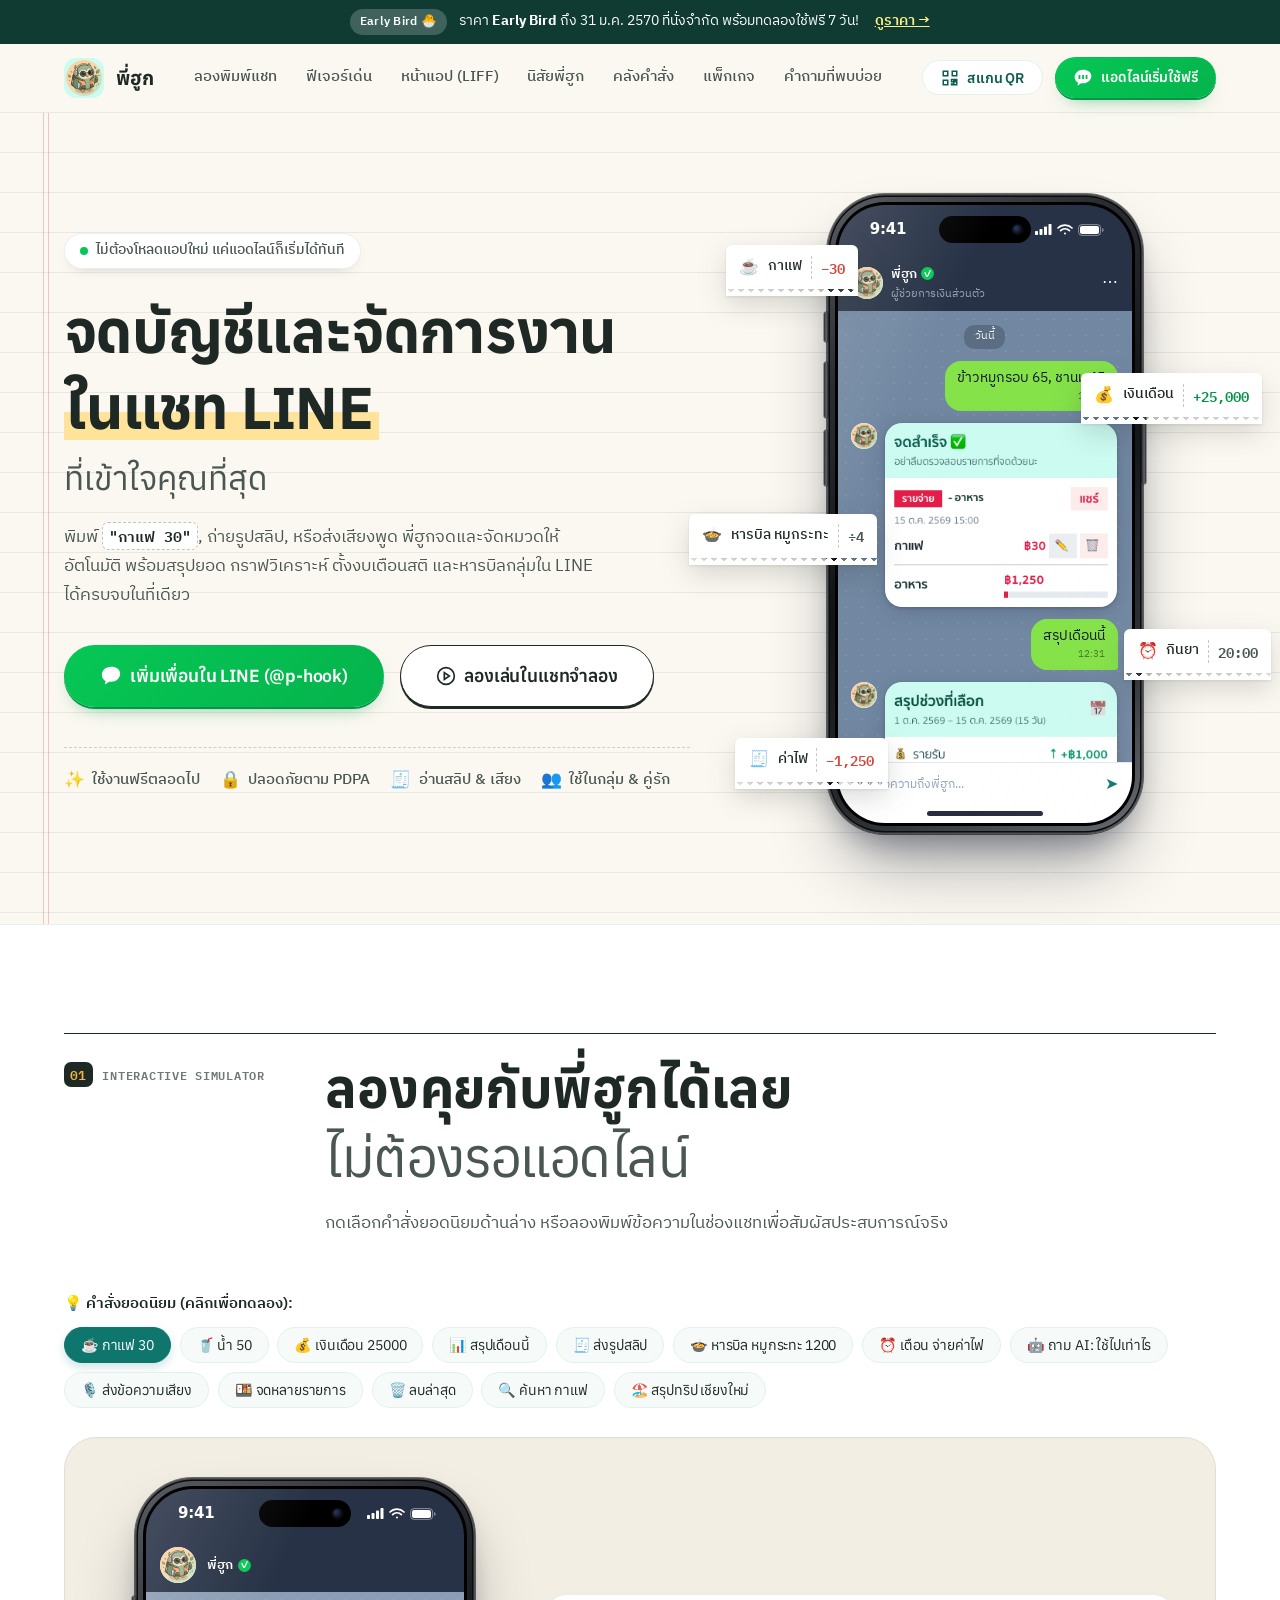
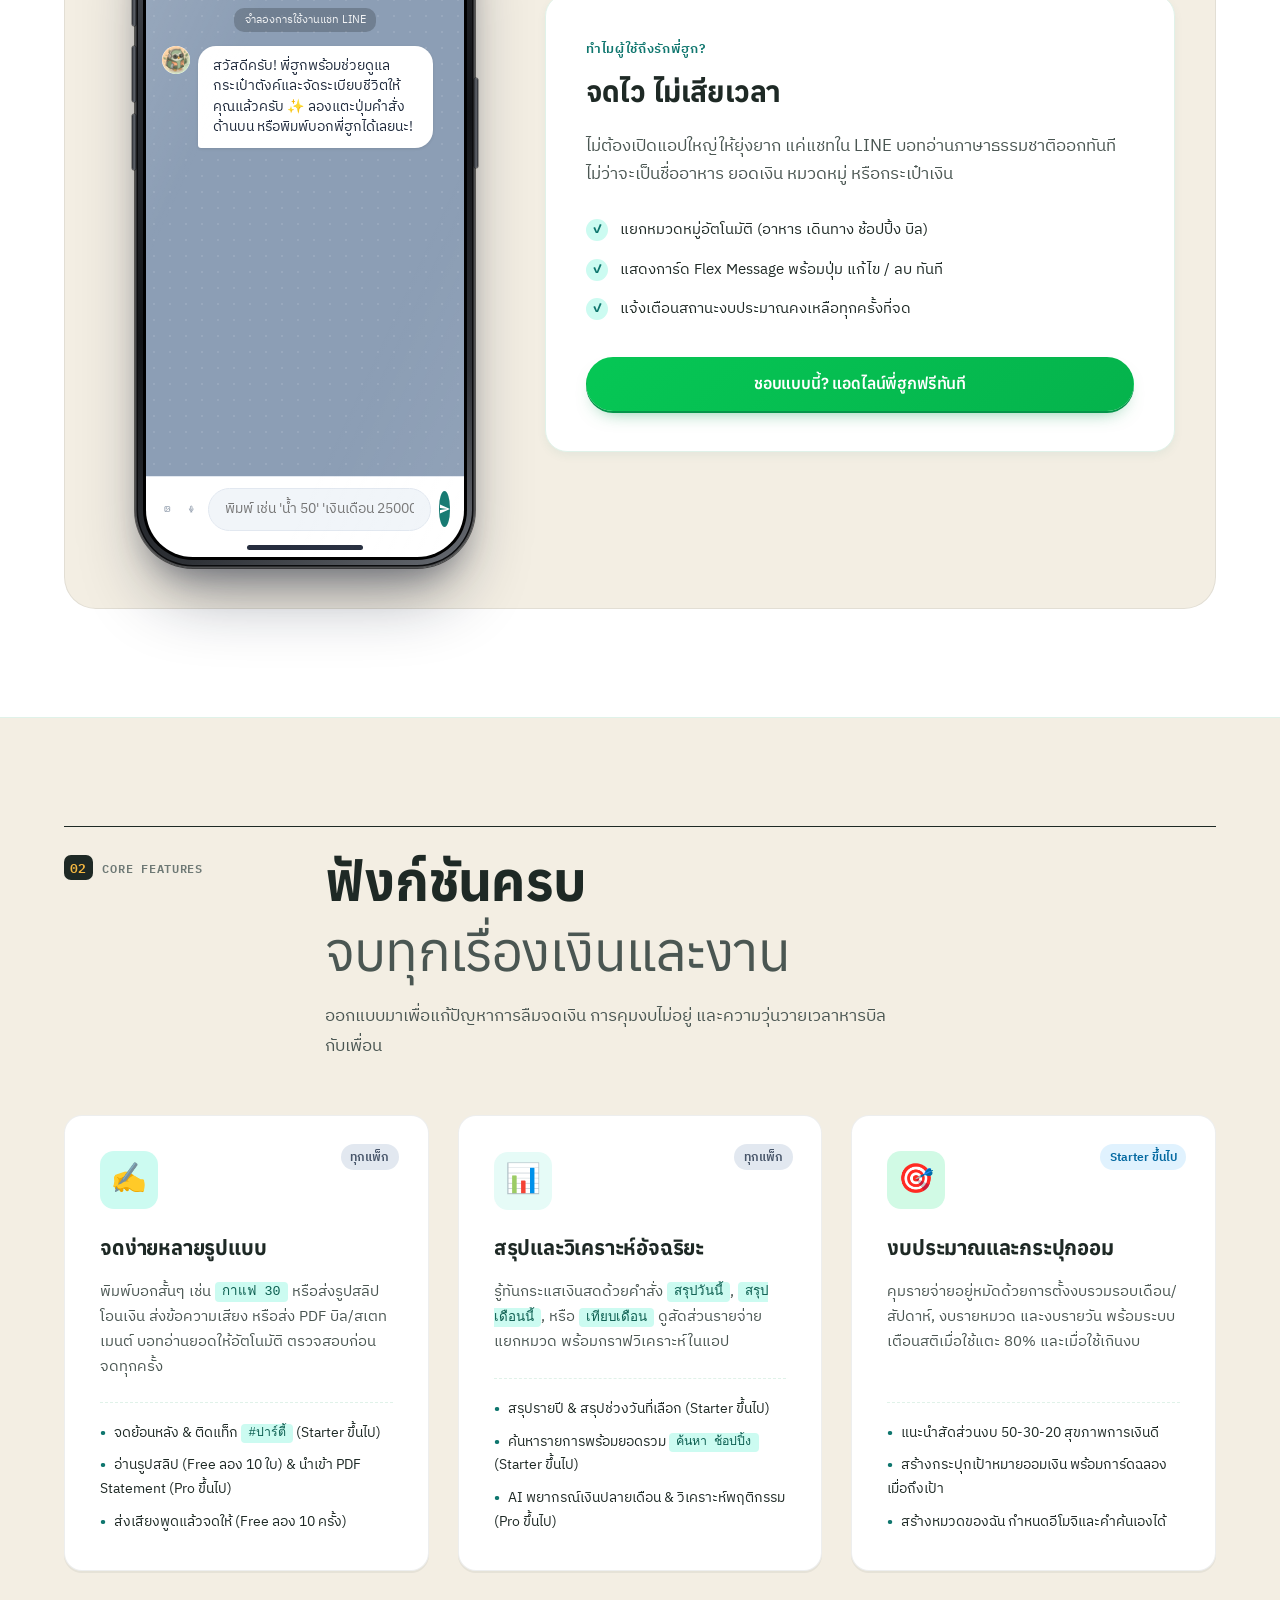
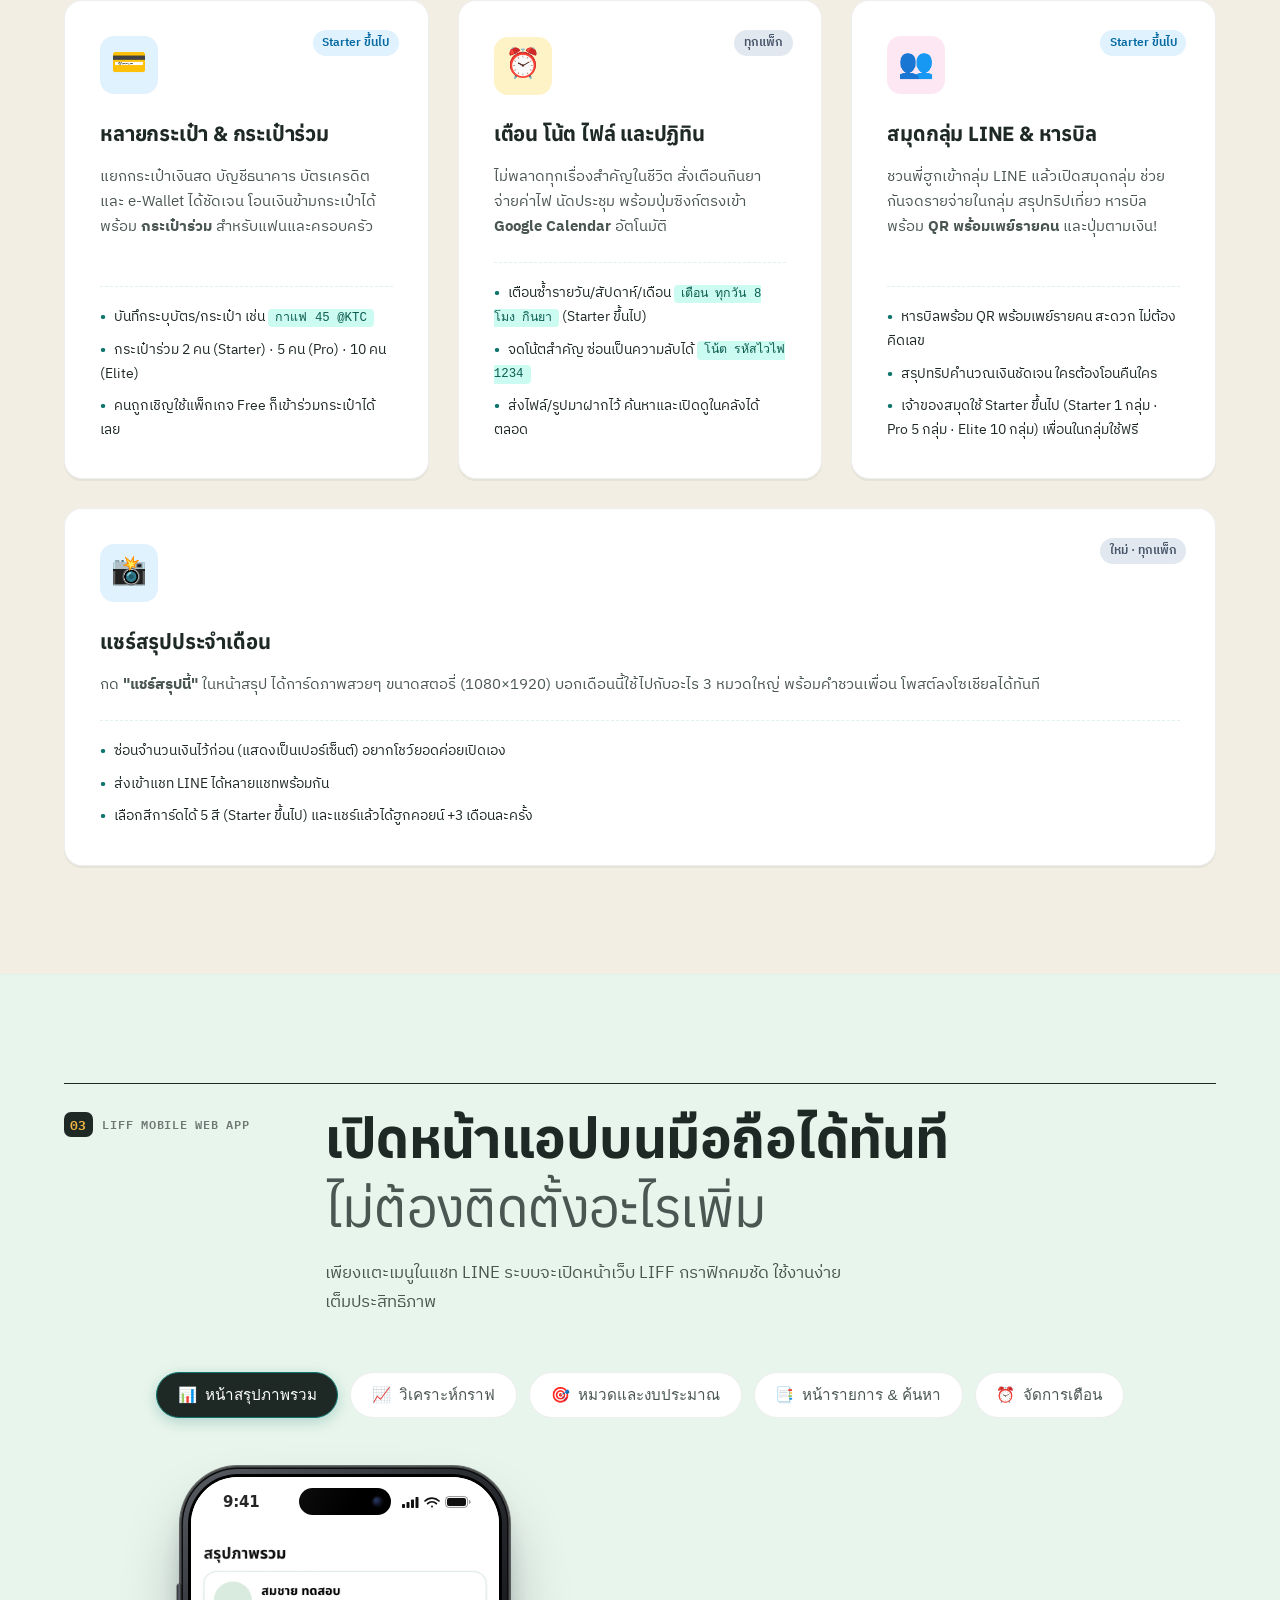
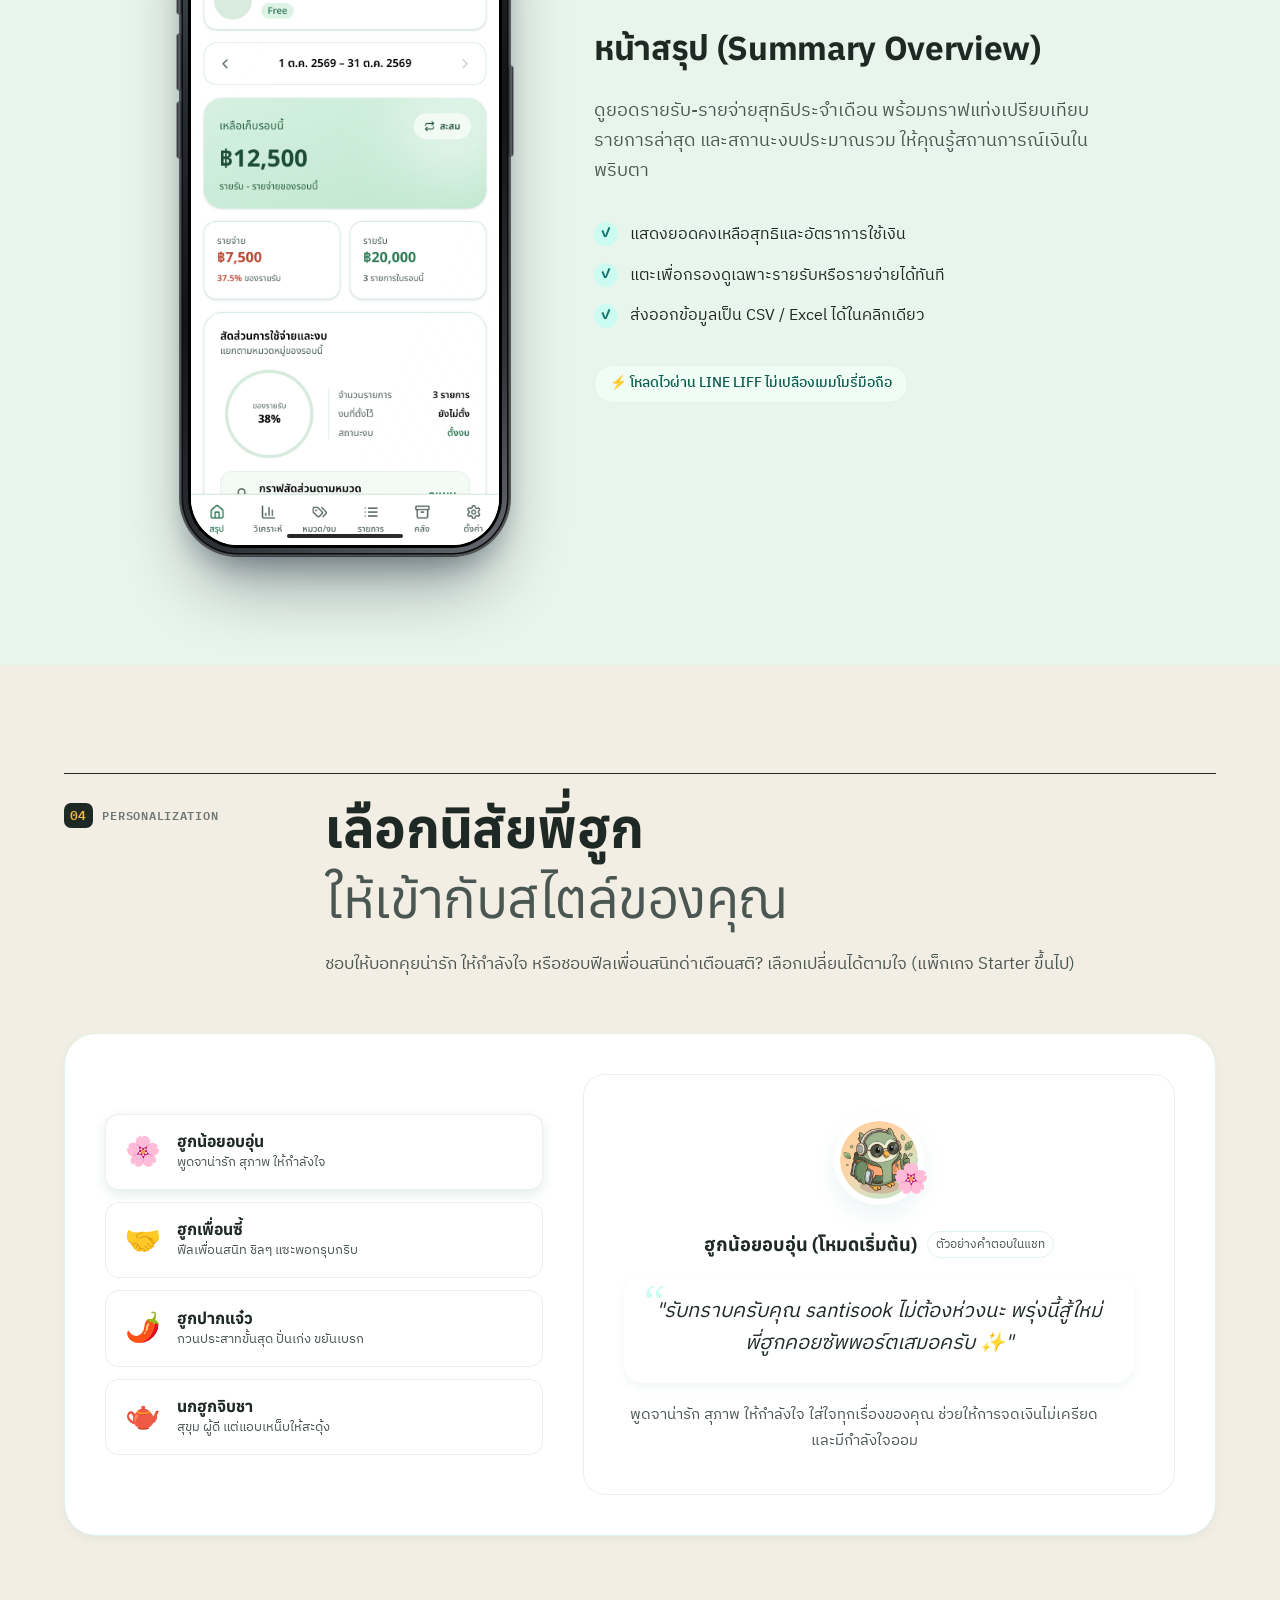
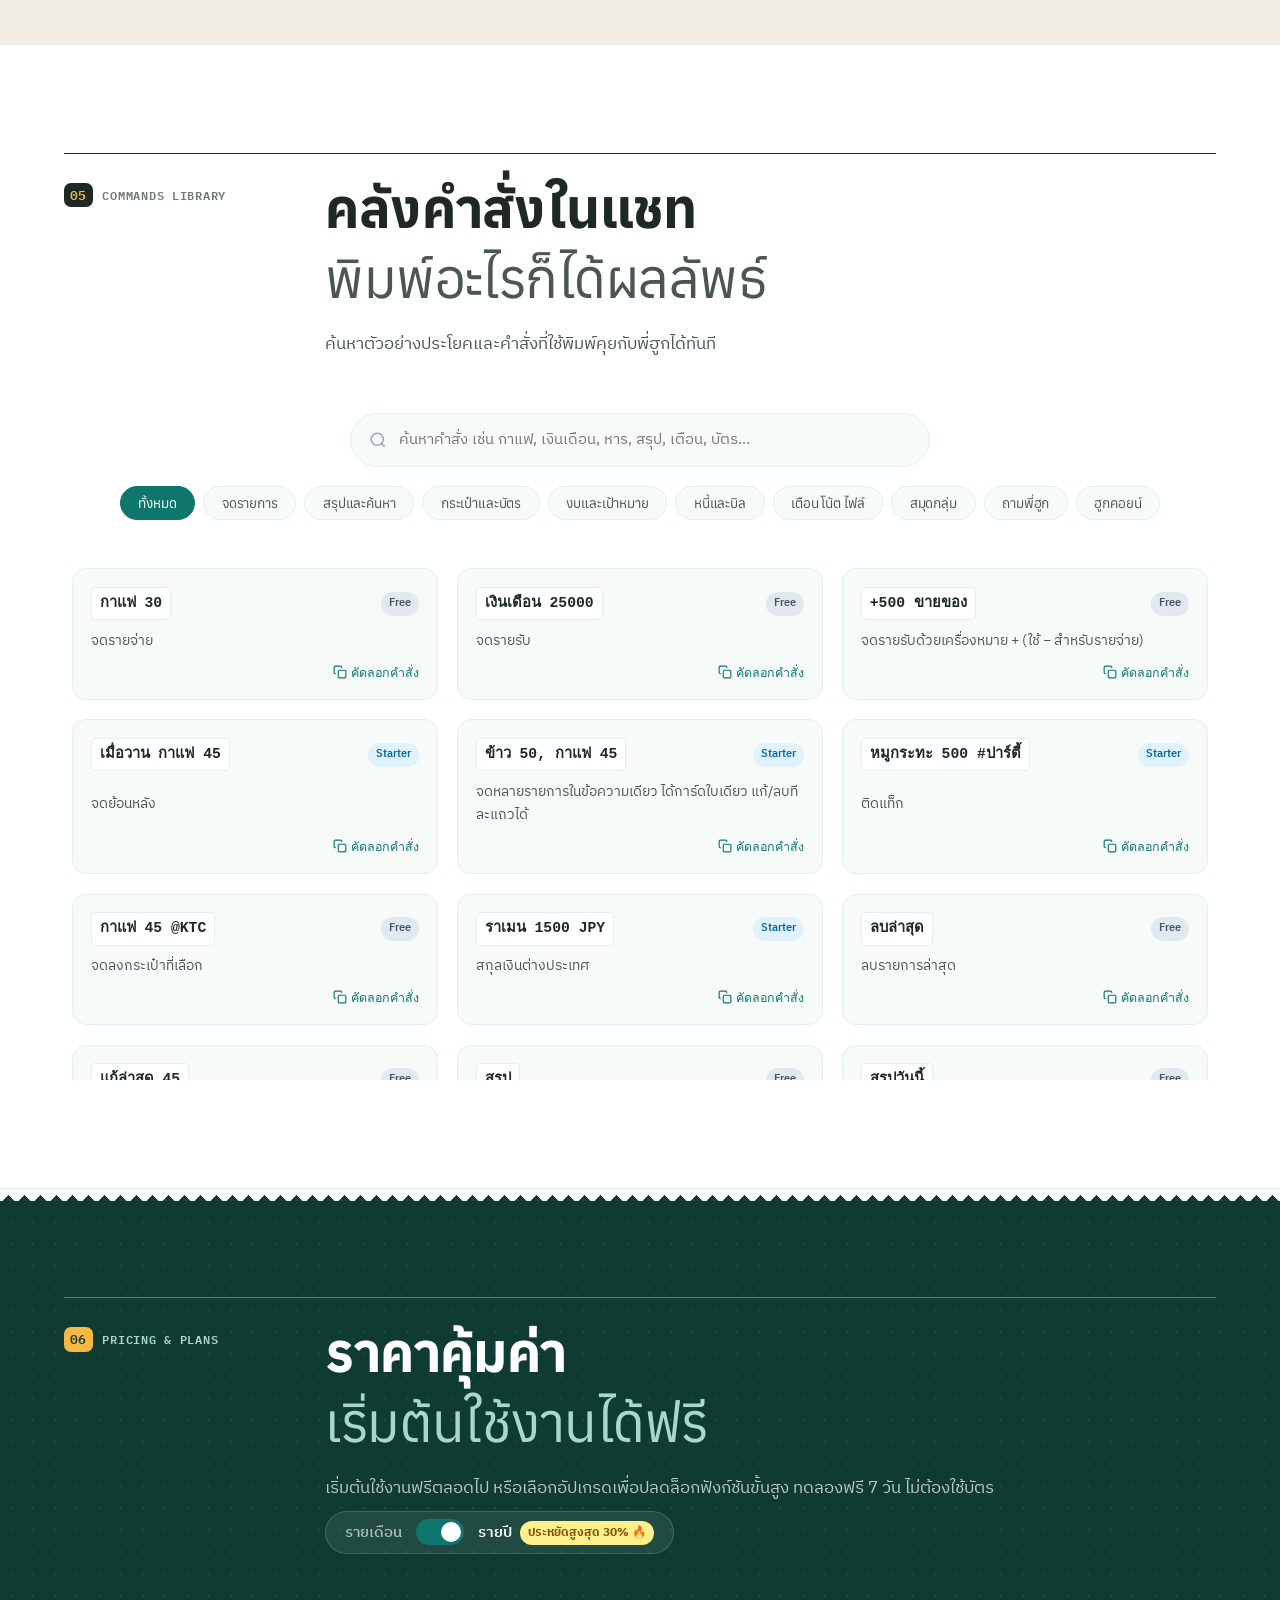
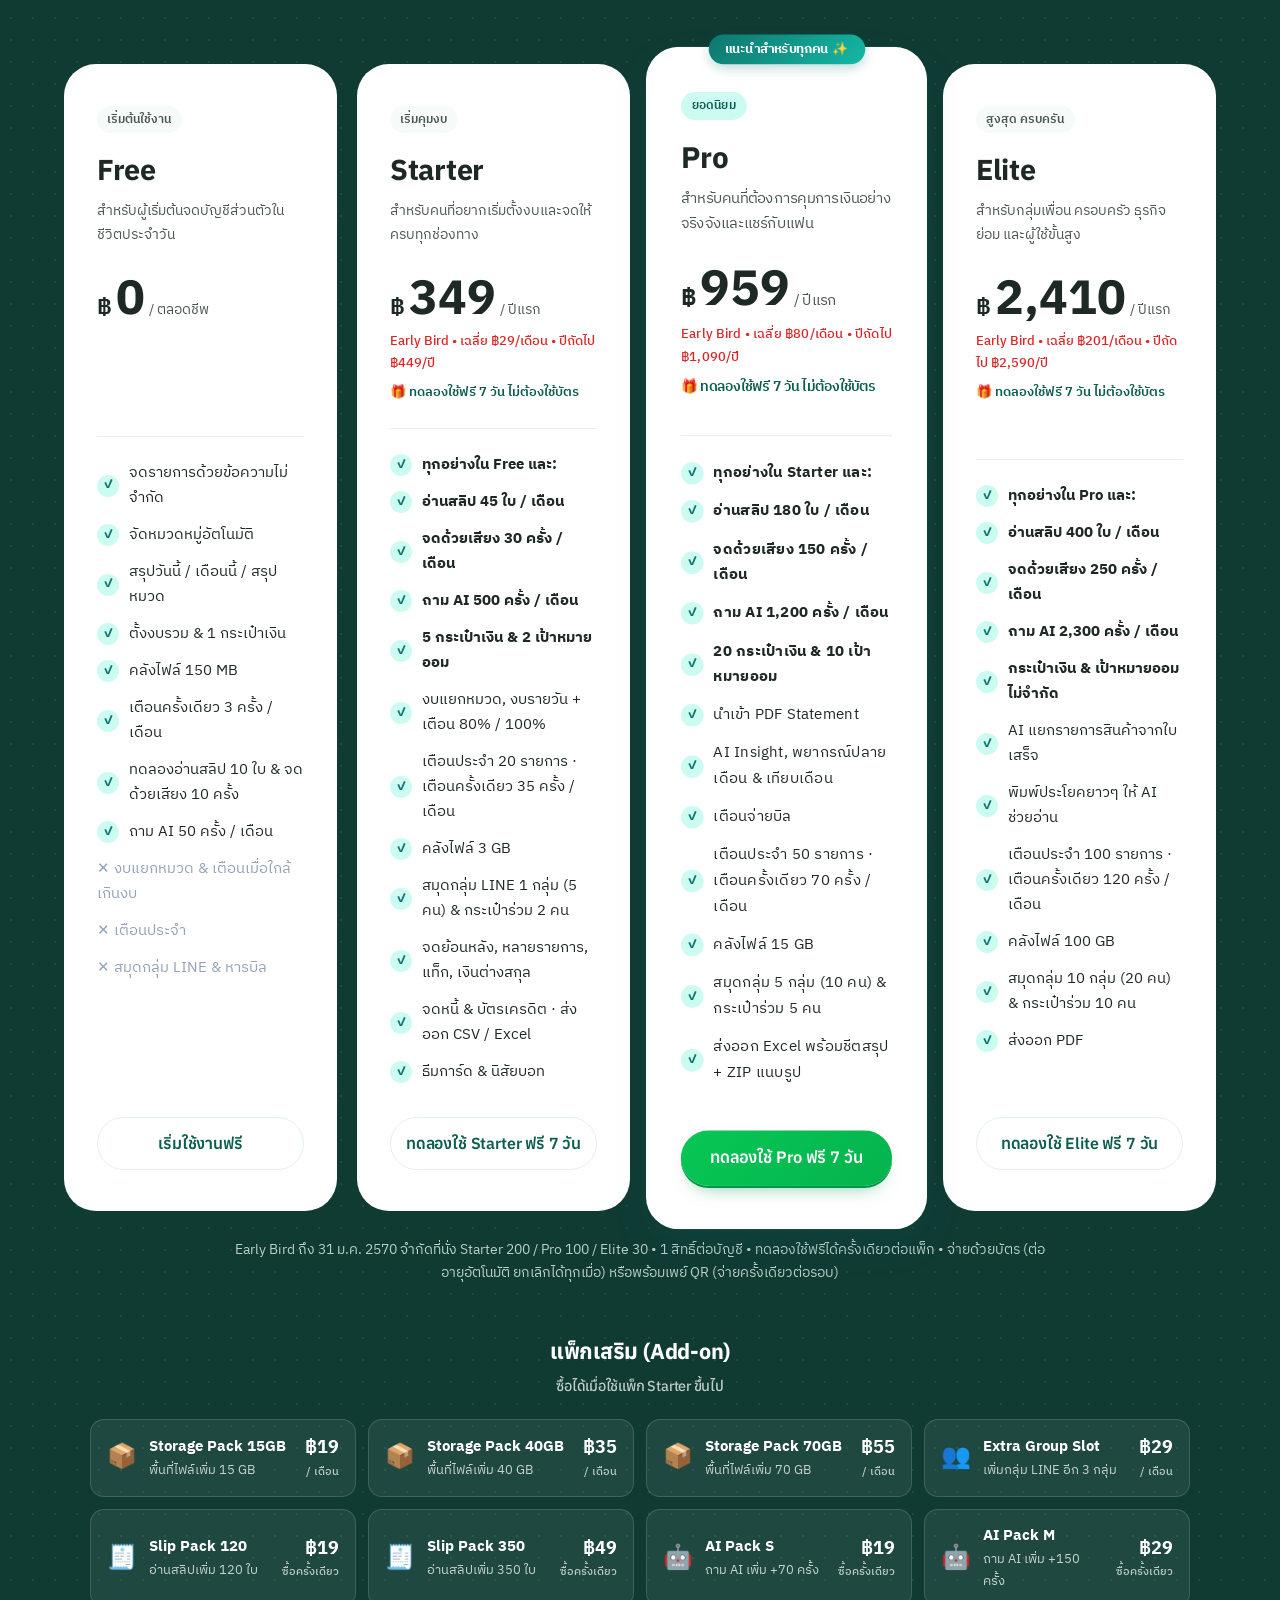
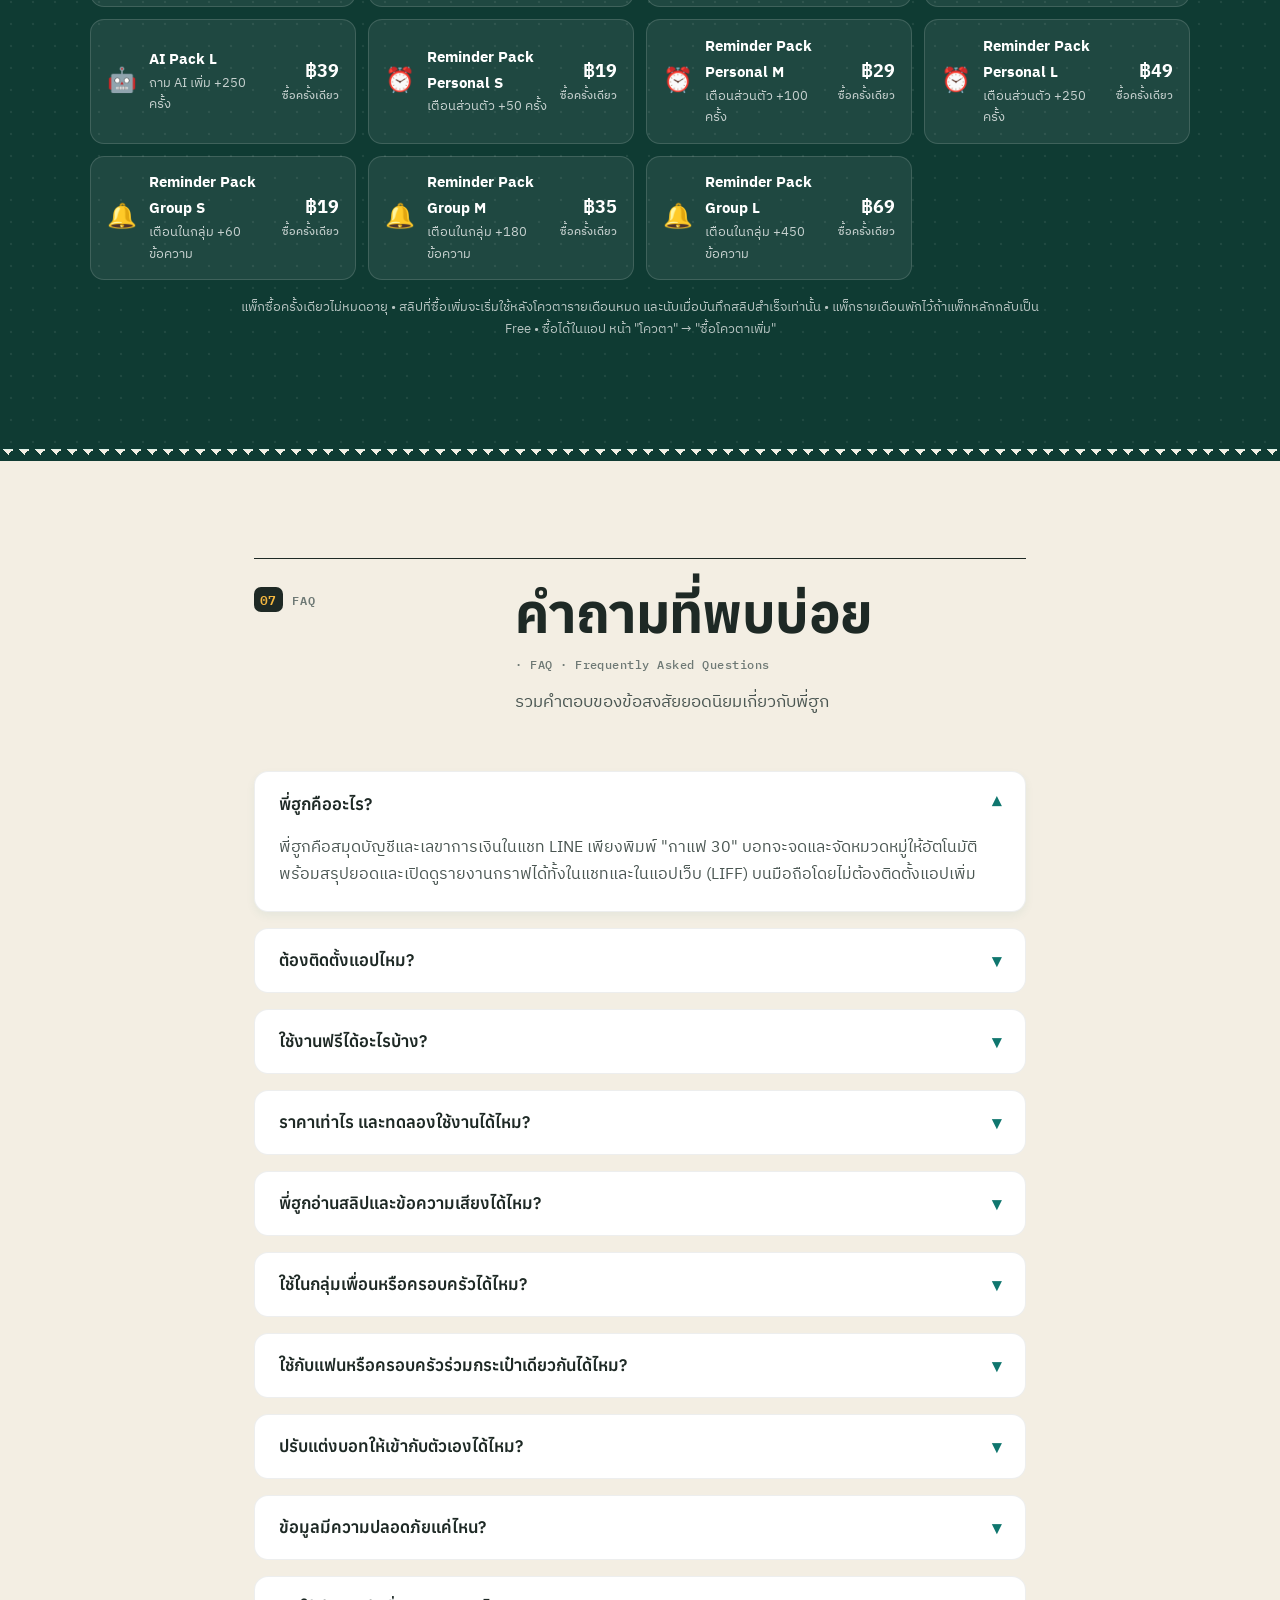
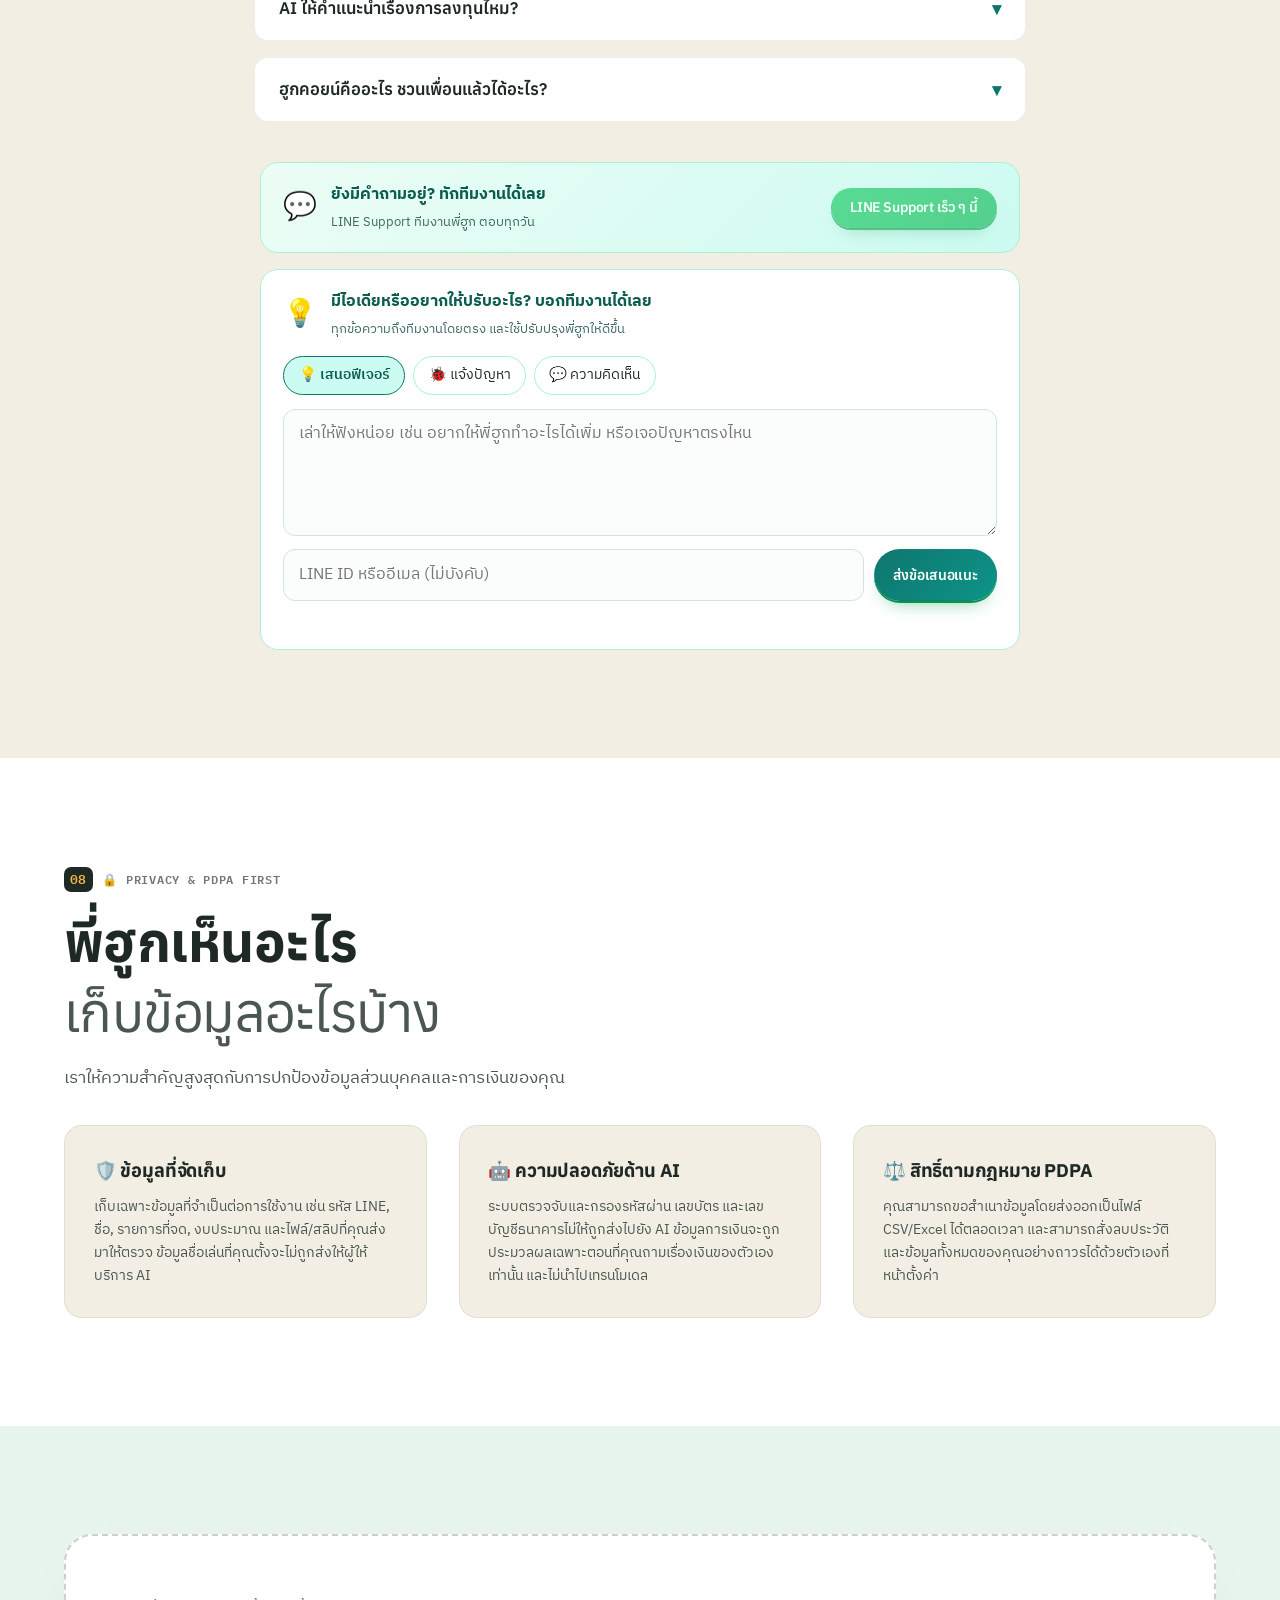
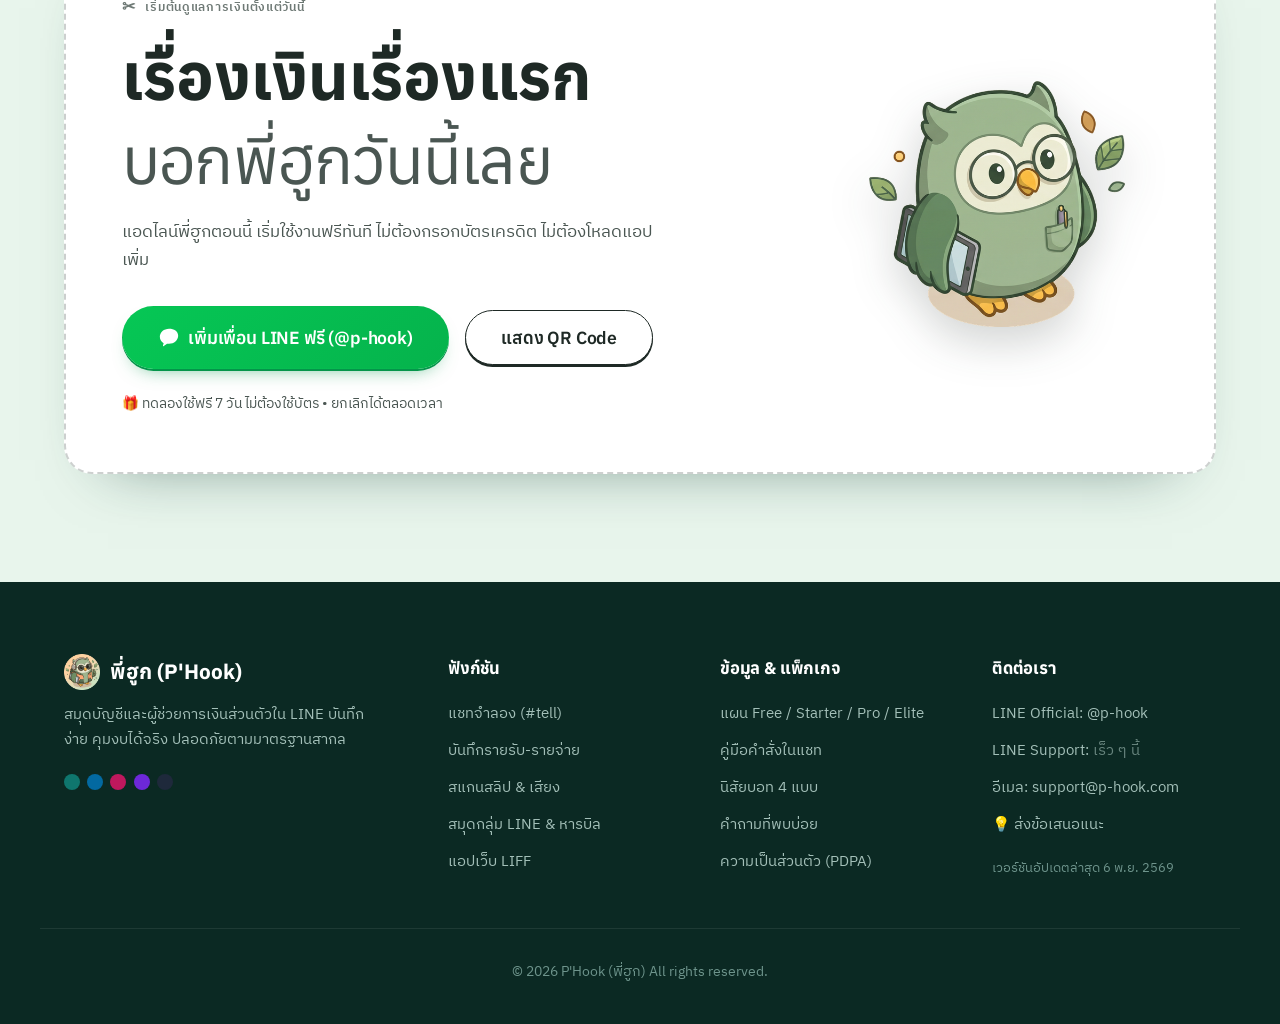
==== commit 9d0d3acf: "Add AI Pack S/M/L add-ons Co-Authored-By: Claude Opus 5.5 <noreply@anthropic.com>" ====
--- a/index.html
+++ b/index.html
@@ -790,6 +790,9 @@
             <div class="addon-item"><span class="addon-ico">👥</span><div><strong>Extra Group Slot</strong><small>เพิ่มกลุ่ม LINE อีก 3 กลุ่ม</small></div><b>฿29<em>/ เดือน</em></b></div>
             <div class="addon-item"><span class="addon-ico">🧾</span><div><strong>Slip Pack 120</strong><small>อ่านสลิปเพิ่ม 120 ใบ</small></div><b>฿19<em>ซื้อครั้งเดียว</em></b></div>
             <div class="addon-item"><span class="addon-ico">🧾</span><div><strong>Slip Pack 350</strong><small>อ่านสลิปเพิ่ม 350 ใบ</small></div><b>฿49<em>ซื้อครั้งเดียว</em></b></div>
+            <div class="addon-item"><span class="addon-ico">🤖</span><div><strong>AI Pack S</strong><small>ถาม AI เพิ่ม +70 ครั้ง</small></div><b>฿19<em>ซื้อครั้งเดียว</em></b></div>
+            <div class="addon-item"><span class="addon-ico">🤖</span><div><strong>AI Pack M</strong><small>ถาม AI เพิ่ม +150 ครั้ง</small></div><b>฿29<em>ซื้อครั้งเดียว</em></b></div>
+            <div class="addon-item"><span class="addon-ico">🤖</span><div><strong>AI Pack L</strong><small>ถาม AI เพิ่ม +250 ครั้ง</small></div><b>฿39<em>ซื้อครั้งเดียว</em></b></div>
             <div class="addon-item"><span class="addon-ico">⏰</span><div><strong>Reminder Pack Personal S</strong><small>เตือนส่วนตัว +50 ครั้ง</small></div><b>฿19<em>ซื้อครั้งเดียว</em></b></div>
             <div class="addon-item"><span class="addon-ico">⏰</span><div><strong>Reminder Pack Personal M</strong><small>เตือนส่วนตัว +100 ครั้ง</small></div><b>฿29<em>ซื้อครั้งเดียว</em></b></div>
             <div class="addon-item"><span class="addon-ico">⏰</span><div><strong>Reminder Pack Personal L</strong><small>เตือนส่วนตัว +250 ครั้ง</small></div><b>฿49<em>ซื้อครั้งเดียว</em></b></div>
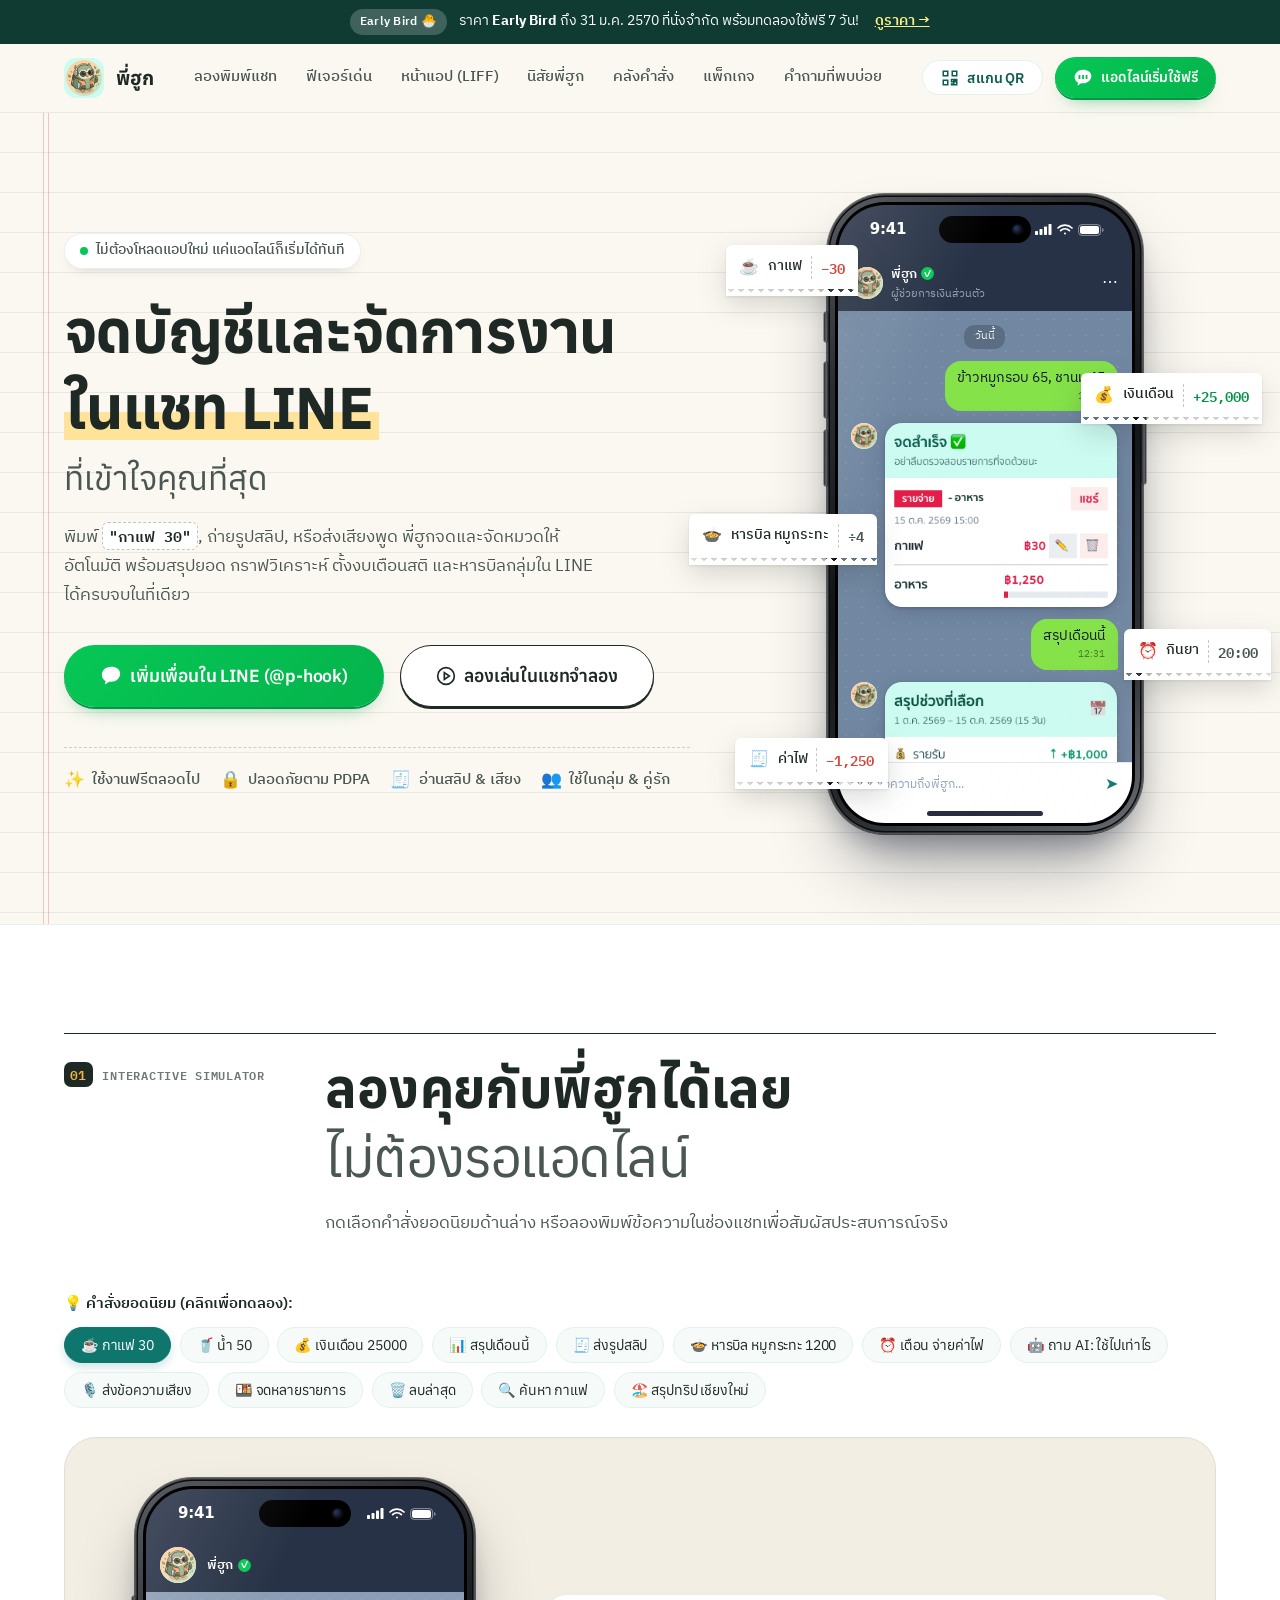
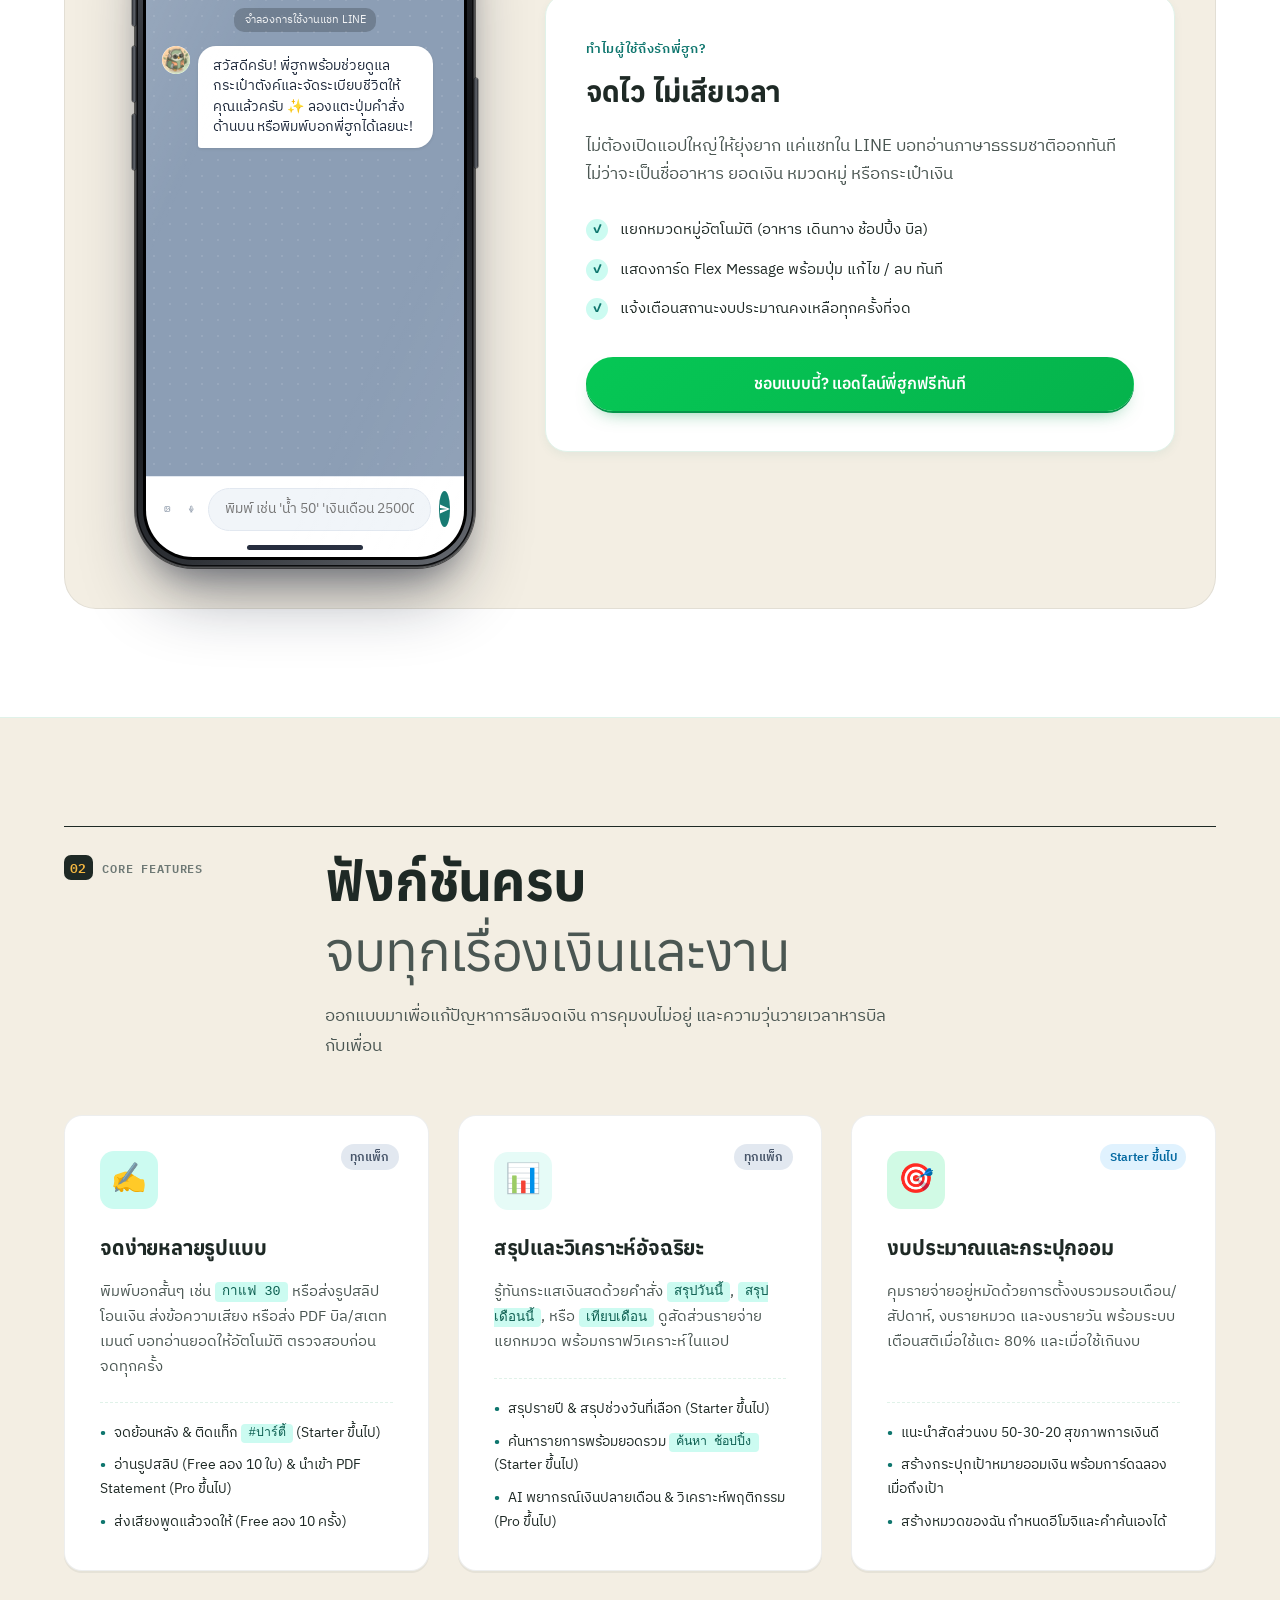
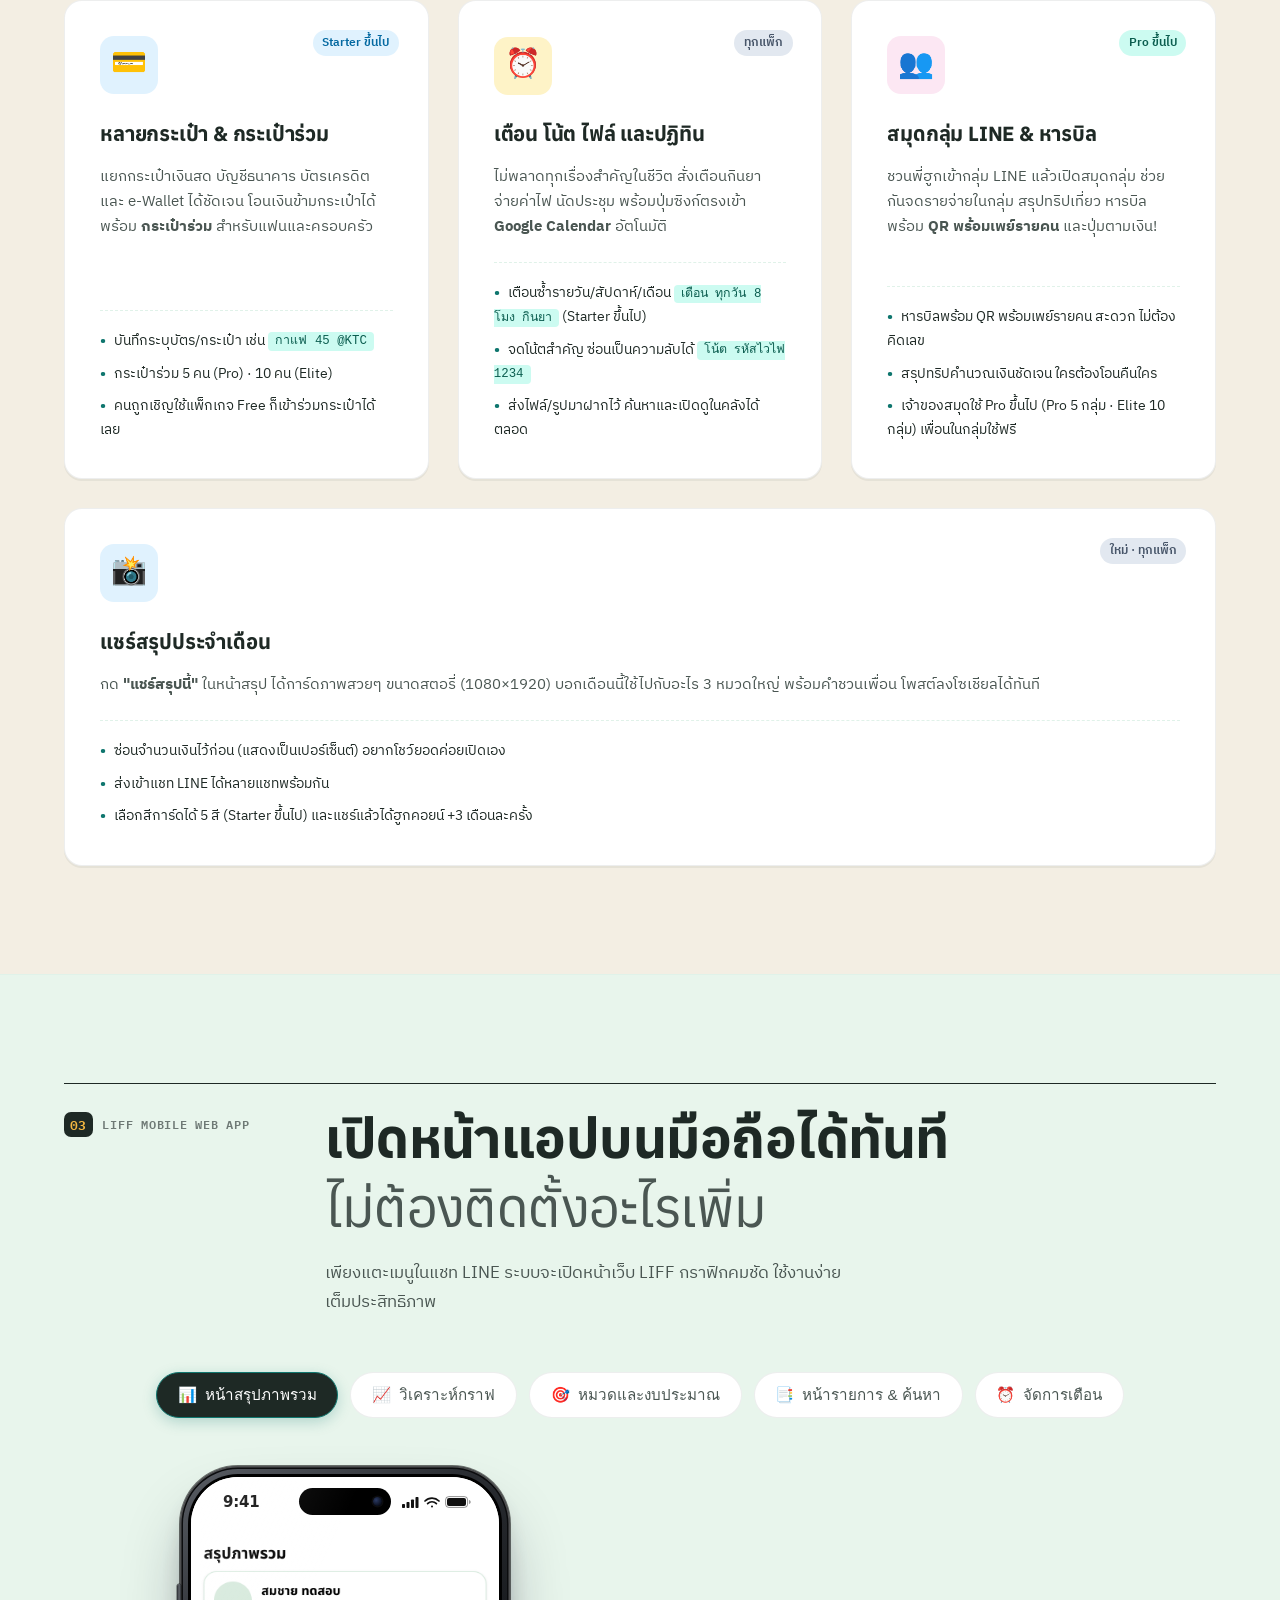
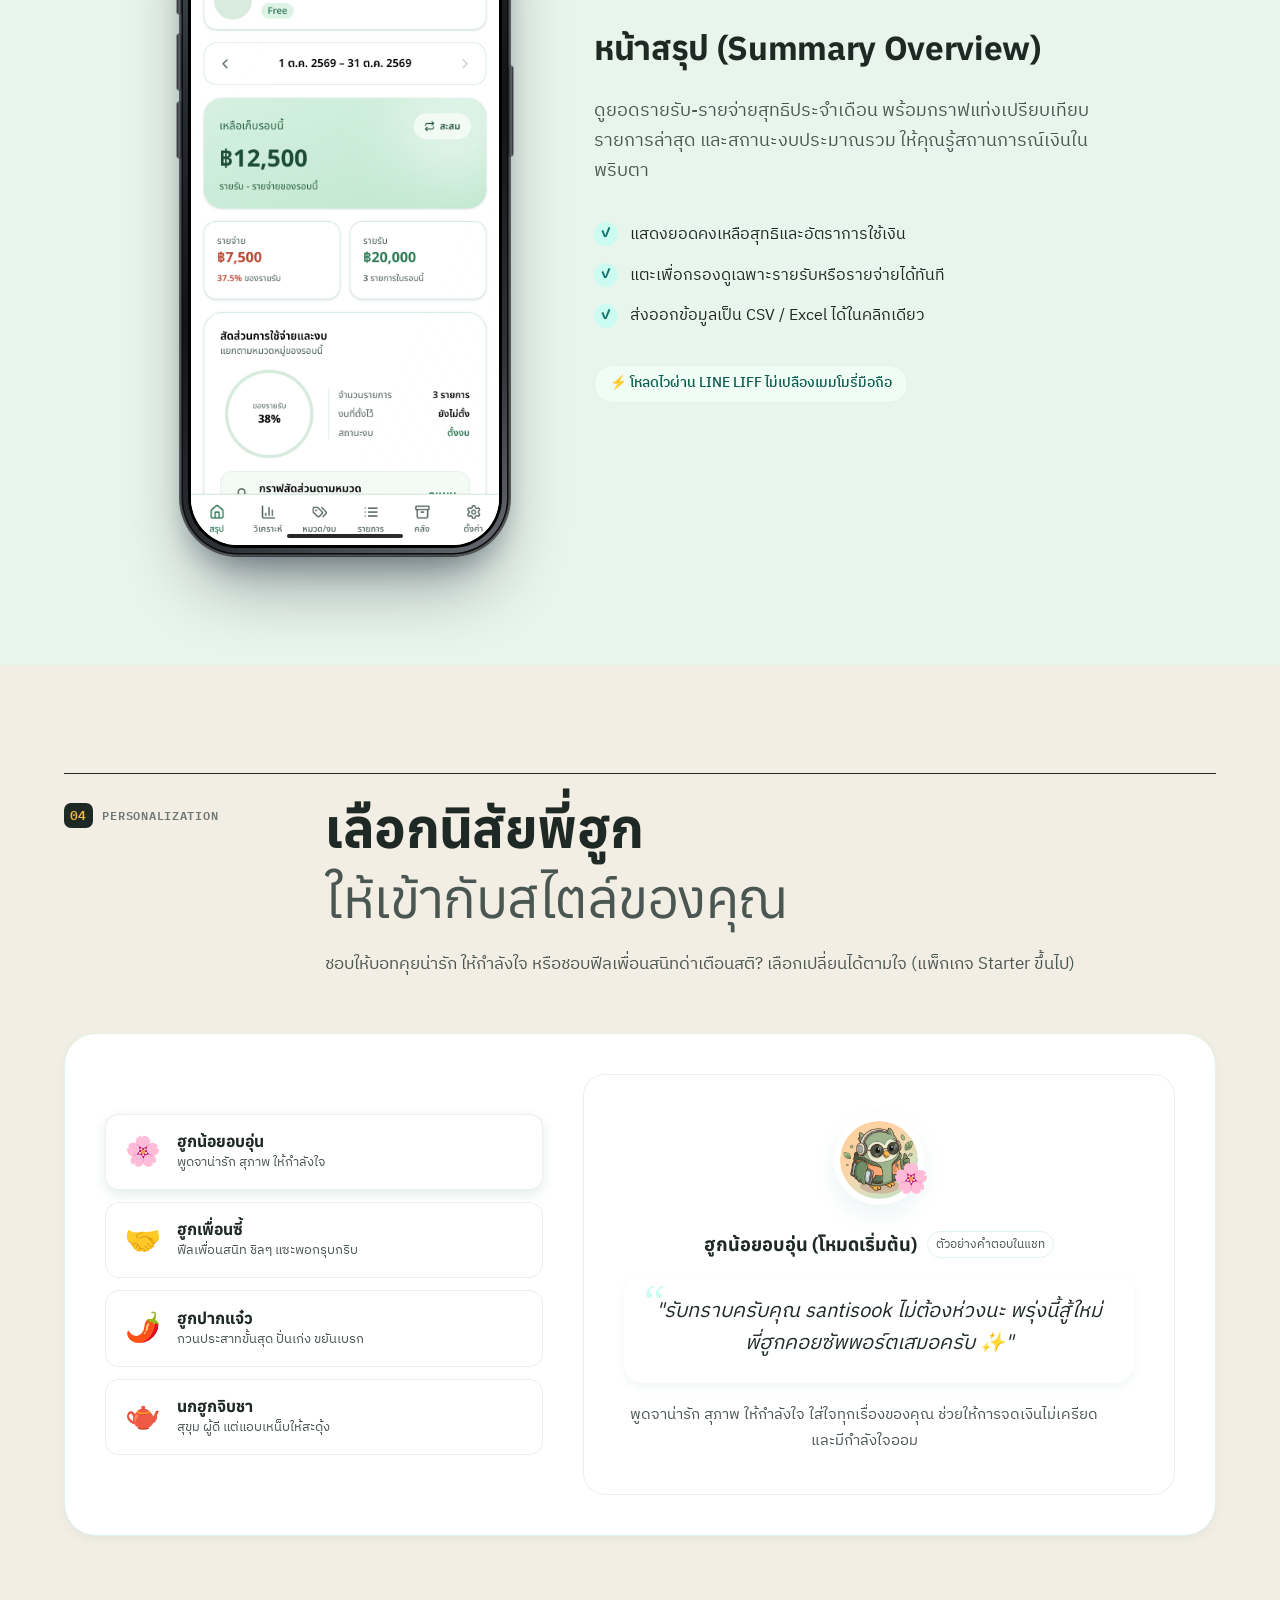
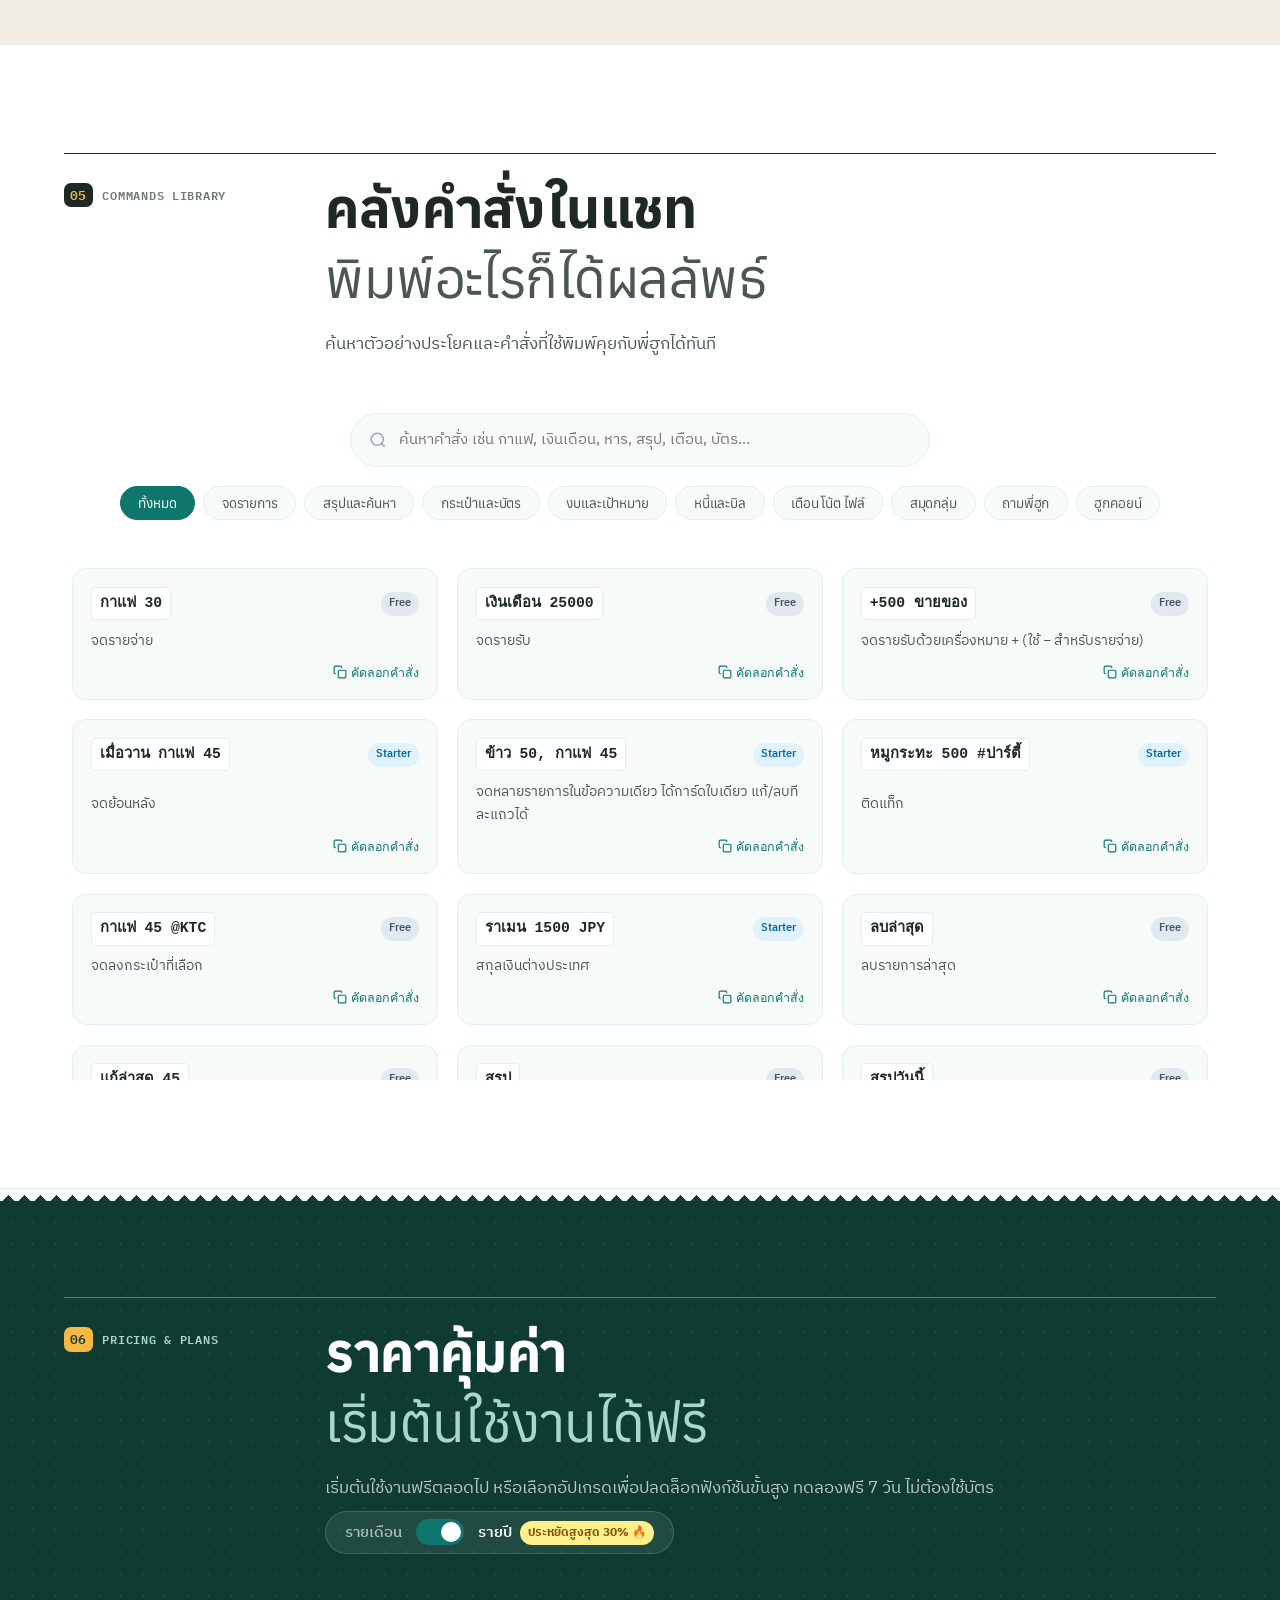
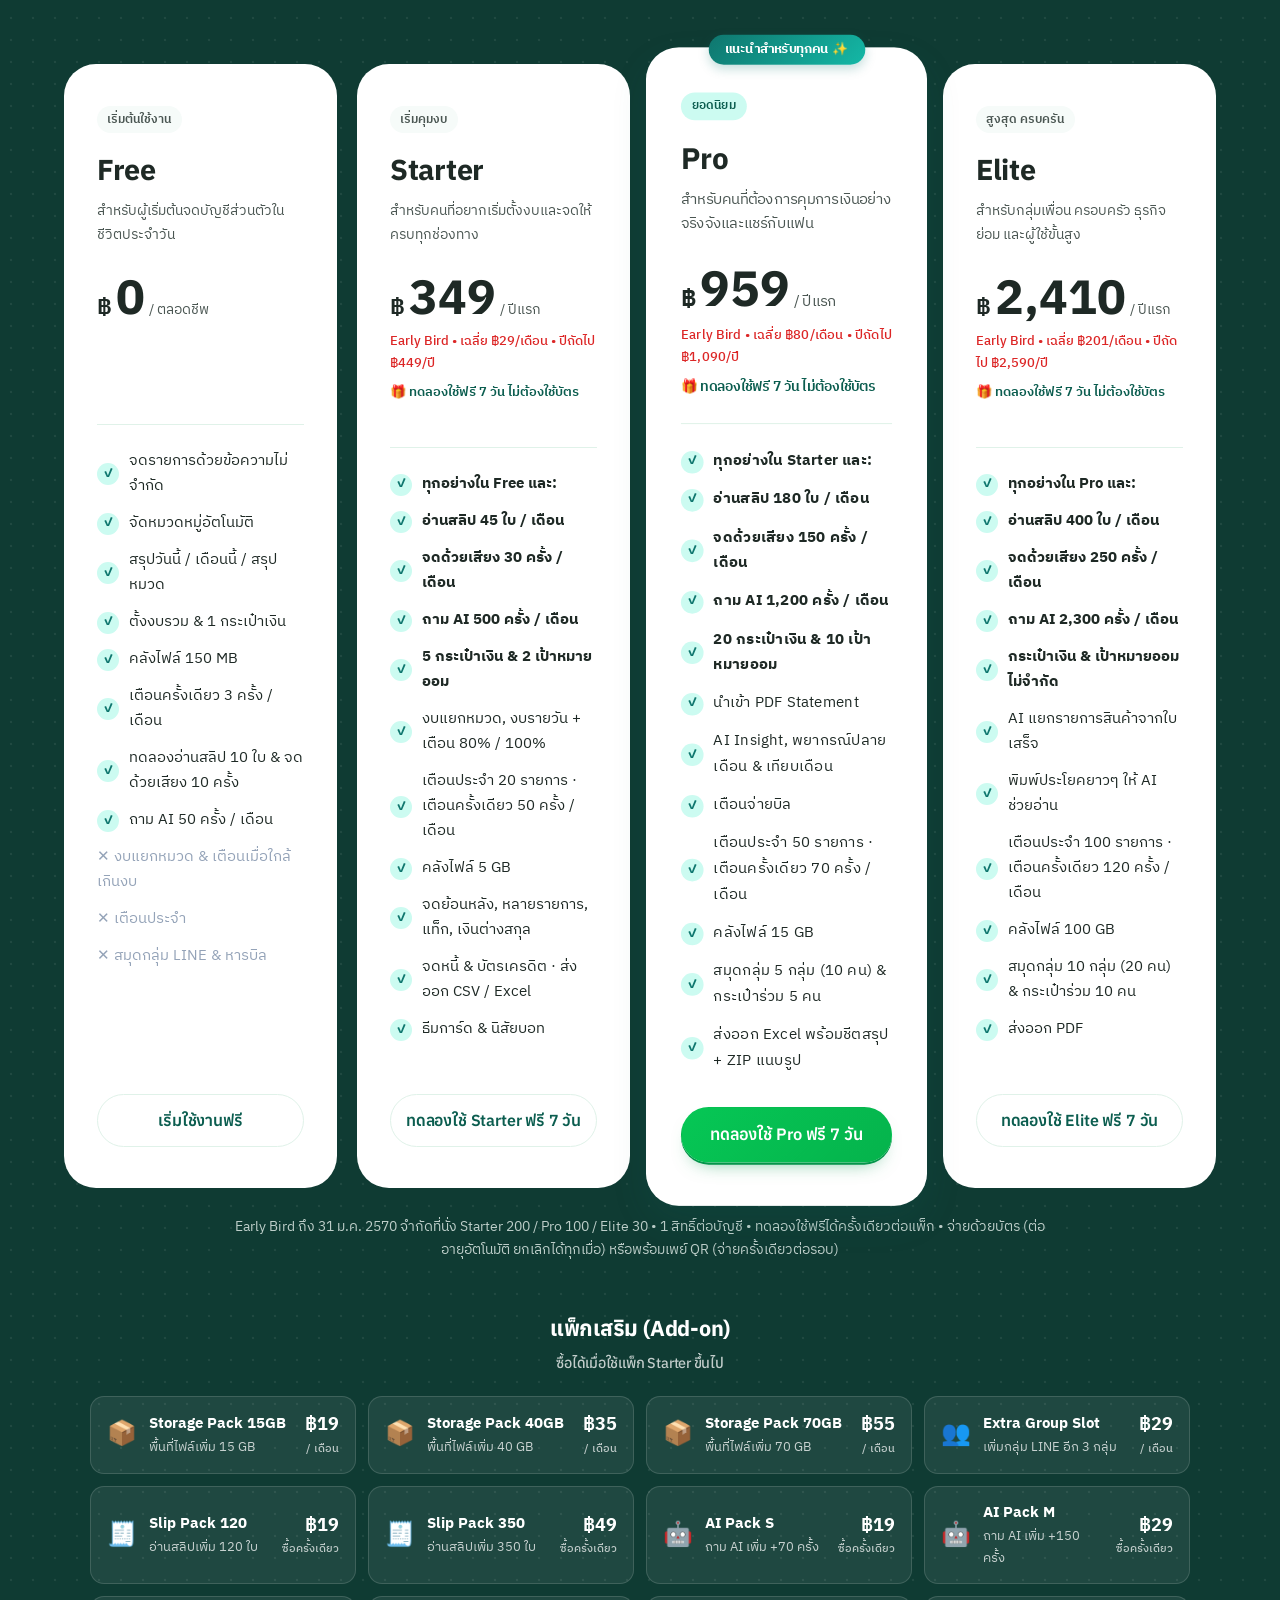
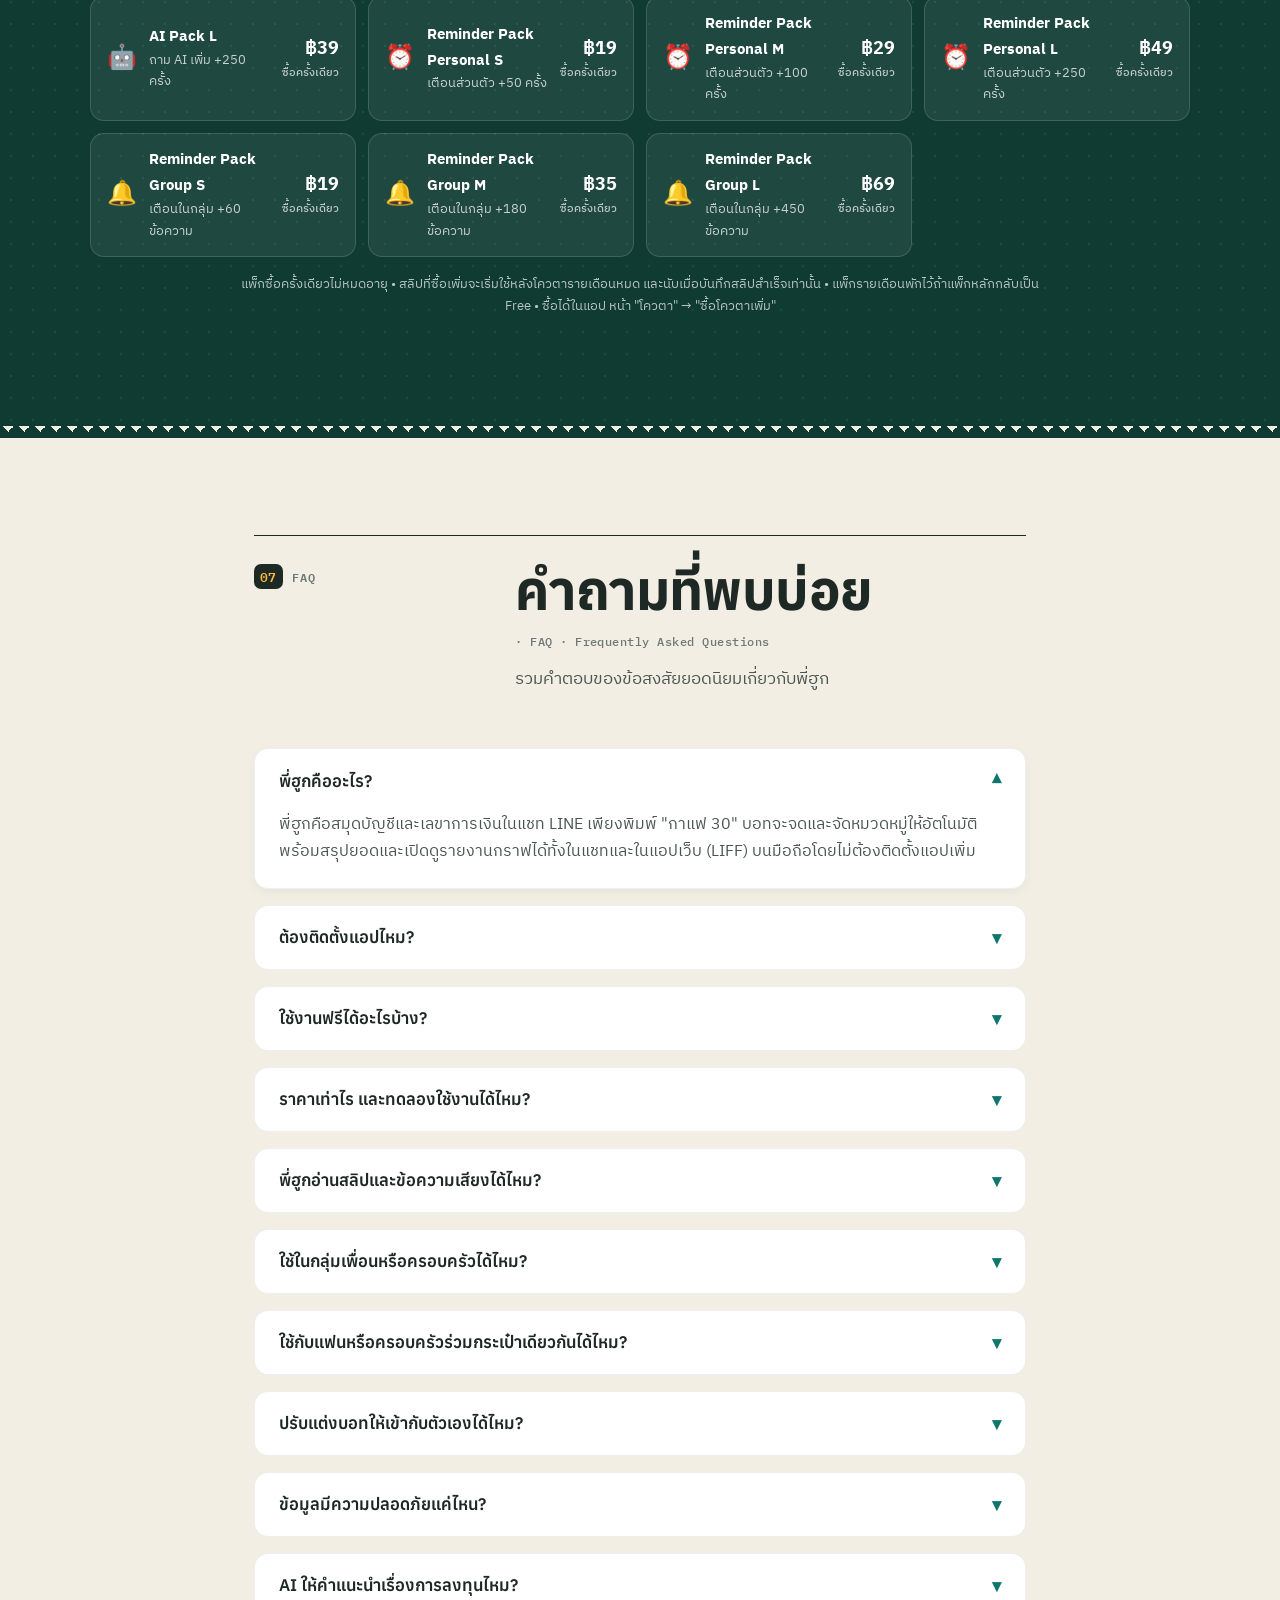
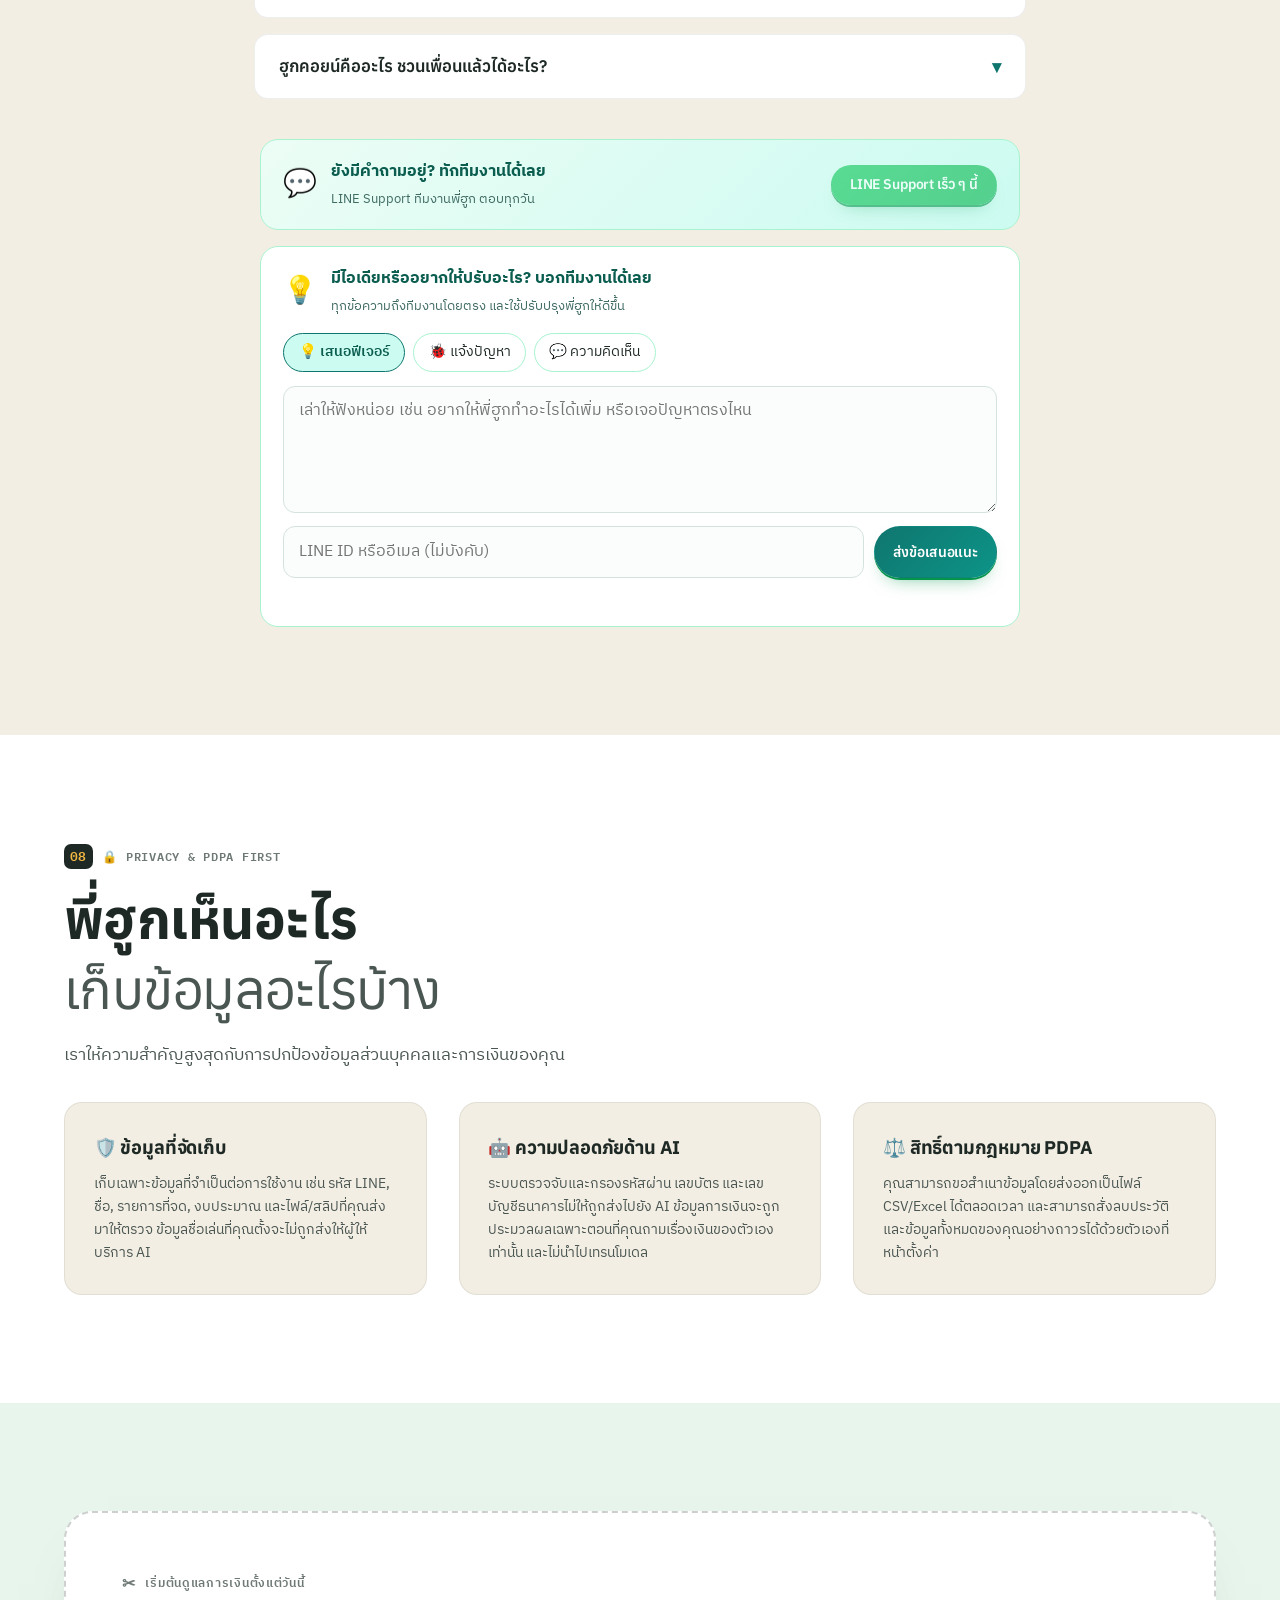
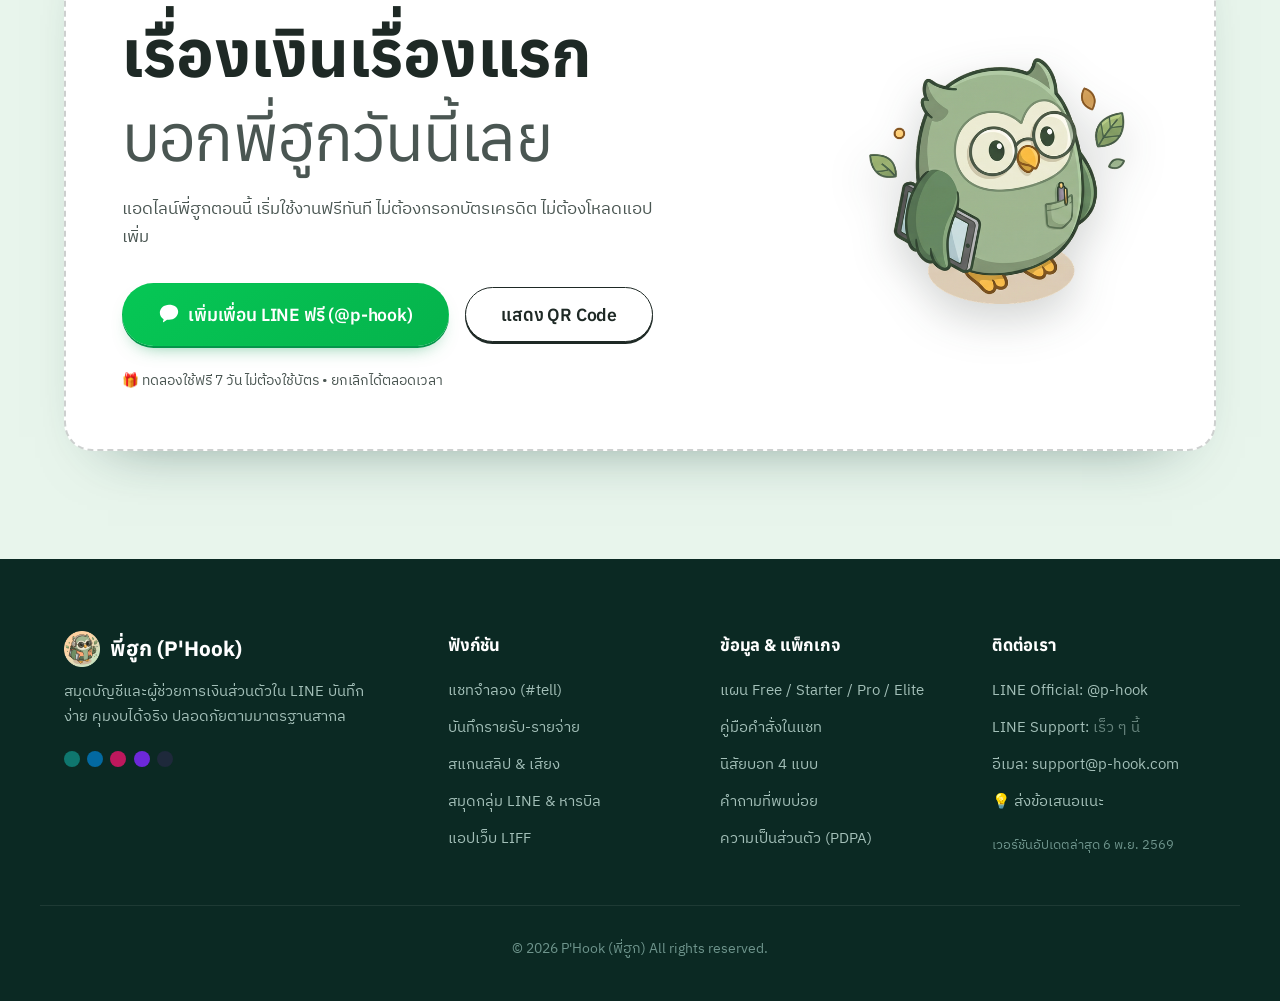
==== commit c8200e4b: "Starter: 50 one-time reminders, 5 GB; group ledger and shared wallet move to Pro+ Co-Authored-By: Cl" ====
--- a/index.html
+++ b/index.html
@@ -371,7 +371,7 @@
             </p>
             <ul class="feature-list">
               <li>บันทึกระบุบัตร/กระเป๋า เช่น <code>กาแฟ 45 @KTC</code></li>
-              <li>กระเป๋าร่วม 2 คน (Starter) · 5 คน (Pro) · 10 คน (Elite)</li>
+              <li>กระเป๋าร่วม 5 คน (Pro) · 10 คน (Elite)</li>
               <li>คนถูกเชิญใช้แพ็กเกจ Free ก็เข้าร่วมกระเป๋าได้เลย</li>
             </ul>
           </div>
@@ -398,7 +398,7 @@
             <div class="feature-icon-wrapper bg-rose-soft">
               <span>👥</span>
             </div>
-            <div class="feature-badge plan-starter">Starter ขึ้นไป</div>
+            <div class="feature-badge plan-pro">Pro ขึ้นไป</div>
             <h3 class="feature-title">สมุดกลุ่ม LINE & หารบิล</h3>
             <p class="feature-text">
               ชวนพี่ฮูกเข้ากลุ่ม LINE แล้วเปิดสมุดกลุ่ม ช่วยกันจดรายจ่ายในกลุ่ม สรุปทริปเที่ยว หารบิลพร้อม <strong>QR พร้อมเพย์รายคน</strong> และปุ่มตามเงิน!
@@ -406,7 +406,7 @@
             <ul class="feature-list">
               <li>หารบิลพร้อม QR พร้อมเพย์รายคน สะดวก ไม่ต้องคิดเลข</li>
               <li>สรุปทริปคำนวณเงินชัดเจน ใครต้องโอนคืนใคร</li>
-              <li>เจ้าของสมุดใช้ Starter ขึ้นไป (Starter 1 กลุ่ม · Pro 5 กลุ่ม · Elite 10 กลุ่ม) เพื่อนในกลุ่มใช้ฟรี</li>
+              <li>เจ้าของสมุดใช้ Pro ขึ้นไป (Pro 5 กลุ่ม · Elite 10 กลุ่ม) เพื่อนในกลุ่มใช้ฟรี</li>
             </ul>
           </div>
 
@@ -697,9 +697,8 @@
               <li><span class="check-icon">✓</span> <strong>ถาม AI 500 ครั้ง / เดือน</strong></li>
               <li><span class="check-icon">✓</span> <strong>5 กระเป๋าเงิน & 2 เป้าหมายออม</strong></li>
               <li><span class="check-icon">✓</span> งบแยกหมวด, งบรายวัน + เตือน 80% / 100%</li>
-              <li><span class="check-icon">✓</span> เตือนประจำ 20 รายการ · เตือนครั้งเดียว 35 ครั้ง / เดือน</li>
-              <li><span class="check-icon">✓</span> คลังไฟล์ 3 GB</li>
-              <li><span class="check-icon">✓</span> สมุดกลุ่ม LINE 1 กลุ่ม (5 คน) & กระเป๋าร่วม 2 คน</li>
+              <li><span class="check-icon">✓</span> เตือนประจำ 20 รายการ · เตือนครั้งเดียว 50 ครั้ง / เดือน</li>
+              <li><span class="check-icon">✓</span> คลังไฟล์ 5 GB</li>
               <li><span class="check-icon">✓</span> จดย้อนหลัง, หลายรายการ, แท็ก, เงินต่างสกุล</li>
               <li><span class="check-icon">✓</span> จดหนี้ & บัตรเครดิต · ส่งออก CSV / Excel</li>
               <li><span class="check-icon">✓</span> ธีมการ์ด & นิสัยบอท</li>
@@ -879,7 +878,7 @@
               <span class="faq-chevron">▾</span>
             </button>
             <div class="faq-answer">
-              <p>ได้ครับ เพียงชวนพี่ฮูกเข้ากลุ่ม LINE โดยเจ้าของสมุดใช้แพ็กเกจ Starter ขึ้นไป (Starter 1 กลุ่ม สูงสุด 5 คน, Pro 5 กลุ่ม กลุ่มละ 10 คน, Elite 10 กลุ่ม กลุ่มละ 20 คน) ส่วนเพื่อนๆ ในกลุ่มใช้งานร่วมกันได้ฟรี มีฟีเจอร์หารบิลพร้อม QR พร้อมเพย์รายคน คำนวณสรุปทริป และปุ่มตามเงินคนที่ยังค้างชำระ</p>
+              <p>ได้ครับ เพียงชวนพี่ฮูกเข้ากลุ่ม LINE โดยเจ้าของสมุดใช้แพ็กเกจ Pro ขึ้นไป (Pro 5 กลุ่ม กลุ่มละ 10 คน, Elite 10 กลุ่ม กลุ่มละ 20 คน) ส่วนเพื่อนๆ ในกลุ่มใช้งานร่วมกันได้ฟรี มีฟีเจอร์หารบิลพร้อม QR พร้อมเพย์รายคน คำนวณสรุปทริป และปุ่มตามเงินคนที่ยังค้างชำระ</p>
             </div>
           </div>
 
@@ -890,7 +889,7 @@
               <span class="faq-chevron">▾</span>
             </button>
             <div class="faq-answer">
-              <p>ได้ครับ ด้วยฟีเจอร์ "กระเป๋าร่วม" (Shared Wallet) แผน Starter รองรับ 2 คน (เหมาะกับแฟนหรือคู่ชีวิต) Pro 5 คน และ Elite สูงสุด 10 คน ที่สำคัญคือคนที่ได้รับคำเชิญแม้ใช้แผน Free ก็สามารถเข้าร่วมกระเป๋าได้ทันที</p>
+              <p>ได้ครับ ด้วยฟีเจอร์ "กระเป๋าร่วม" (Shared Wallet) แผน Pro รองรับ 5 คน และ Elite สูงสุด 10 คน ที่สำคัญคือคนที่ได้รับคำเชิญแม้ใช้แผน Free ก็สามารถเข้าร่วมกระเป๋าได้ทันที</p>
             </div>
           </div>
 
@@ -1133,8 +1132,8 @@
   </footer>
 
   <!-- Scripts -->
-  <script src="simulator.js?v=3"></script>
-  <script src="app.js?v=16"></script>
+  <script src="simulator.js?v=4"></script>
+  <script src="app.js?v=17"></script>
   <script src="motion.js?v=2"></script>
 </body>
 </html>
